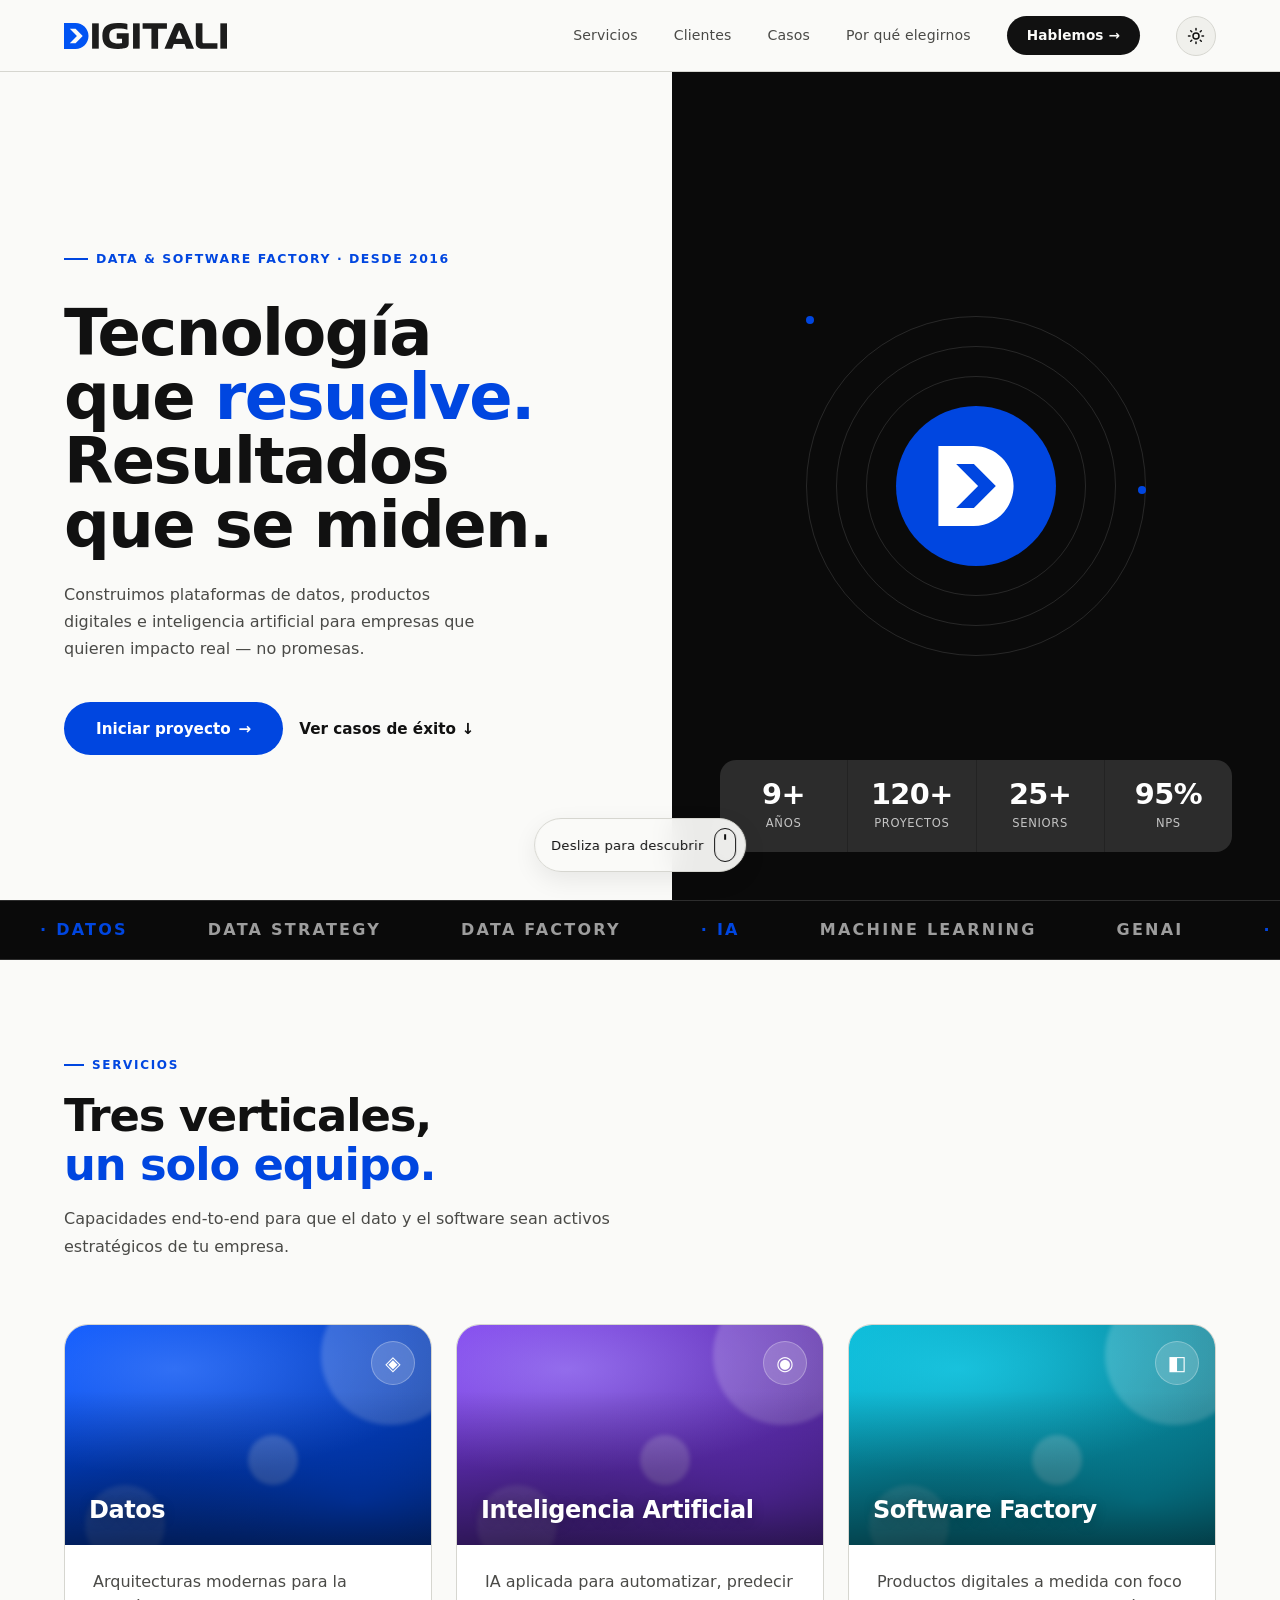
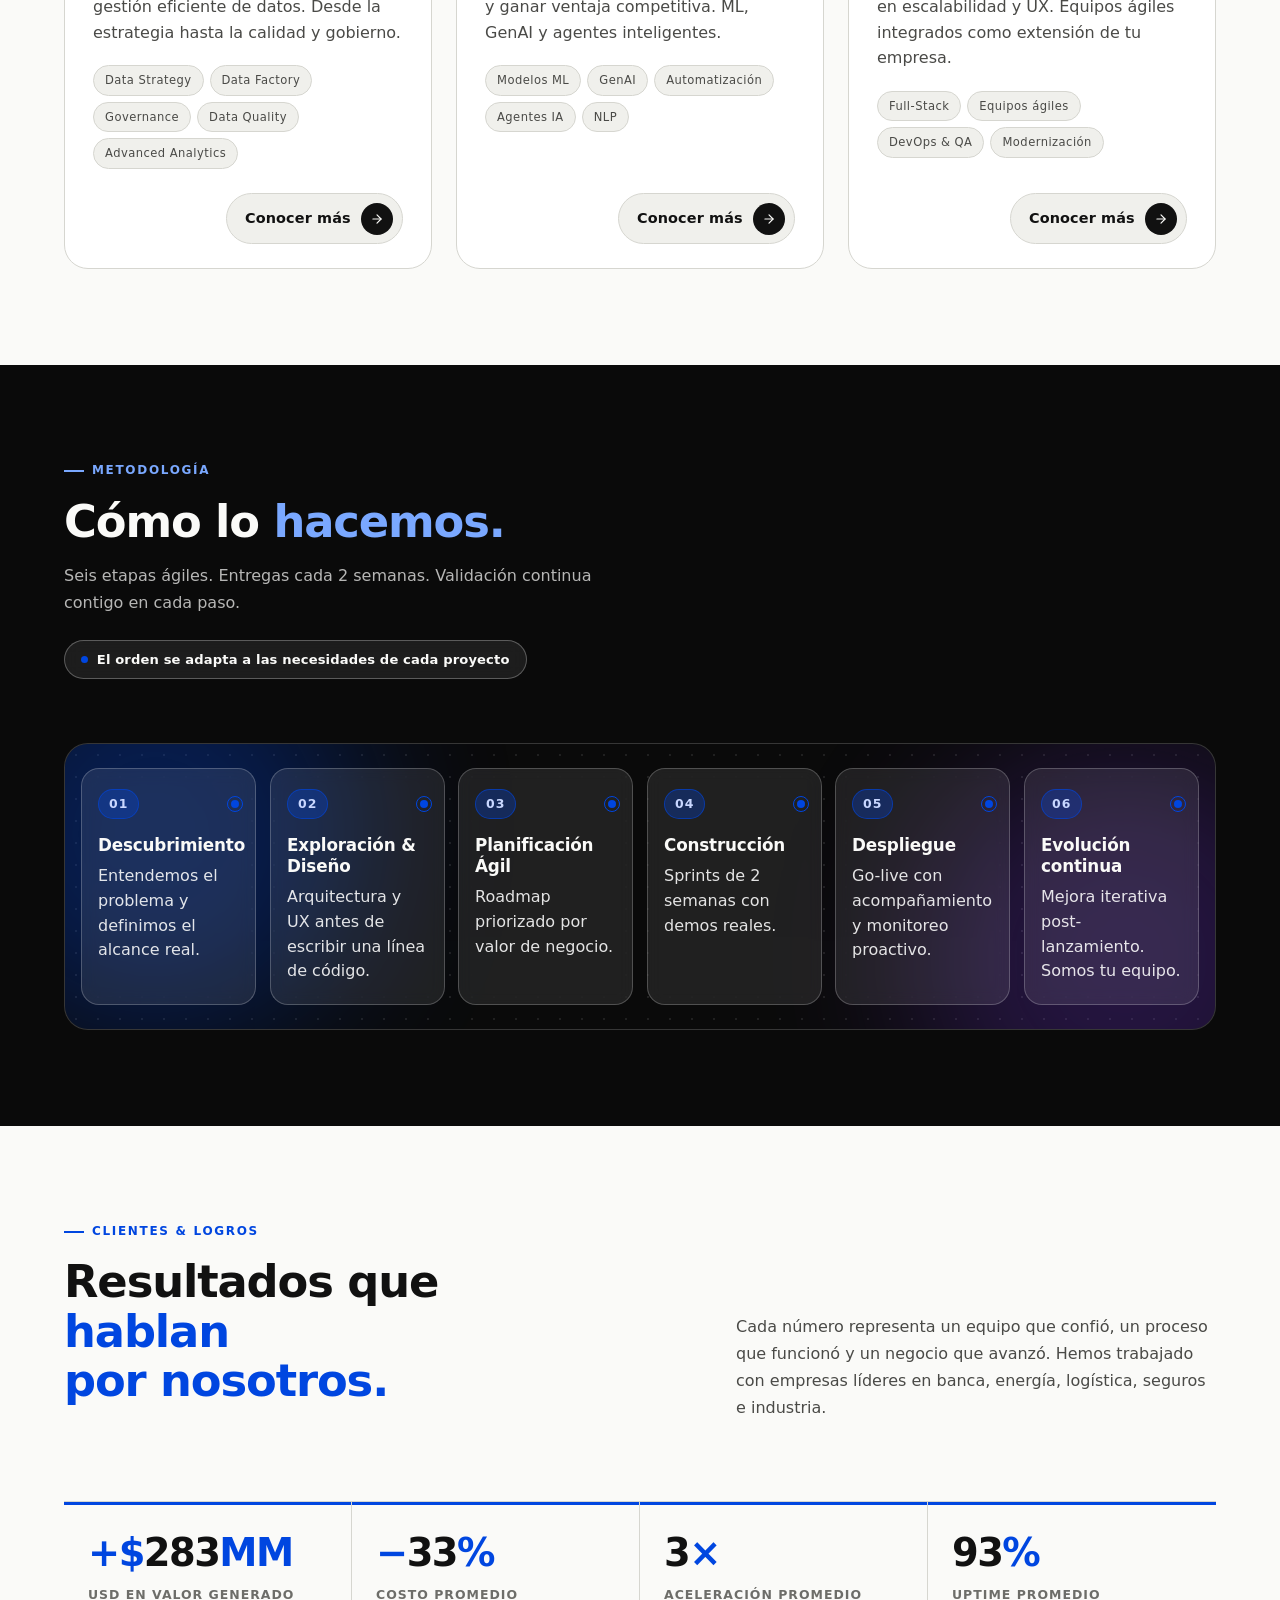
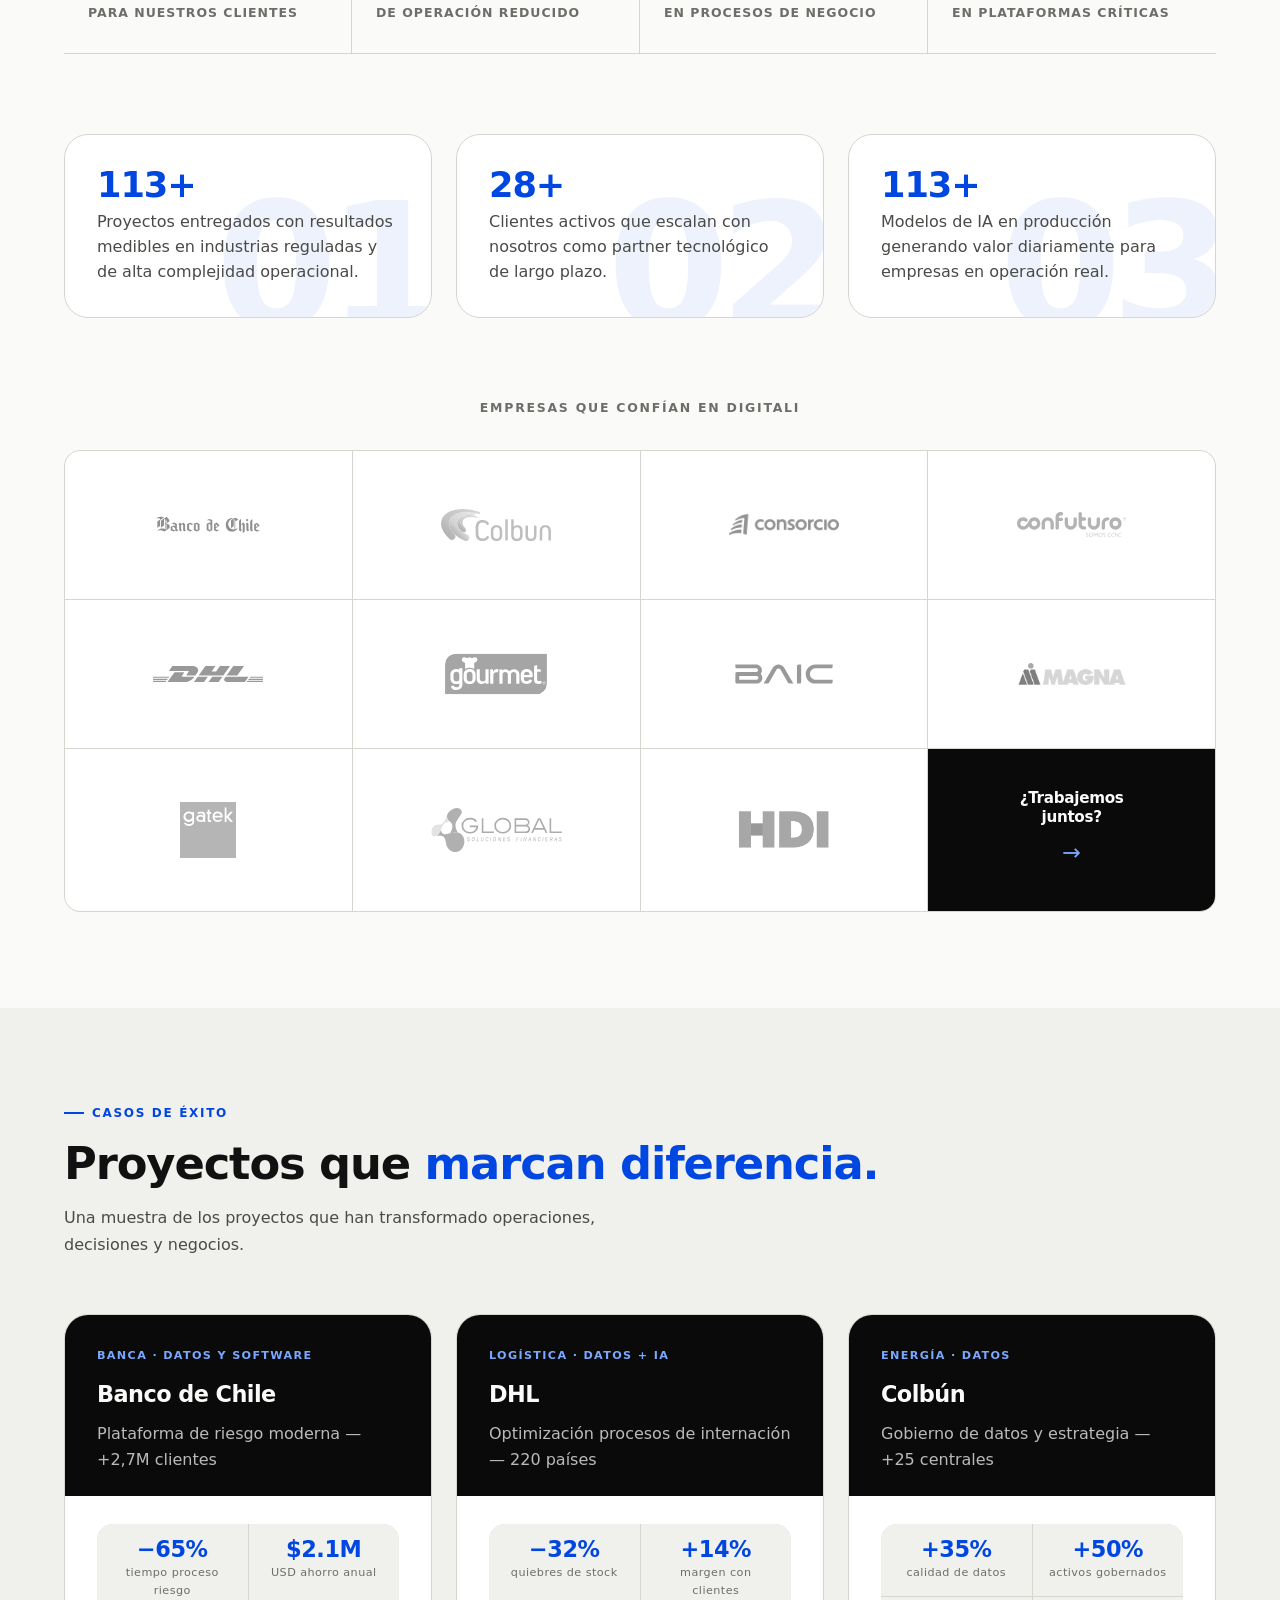
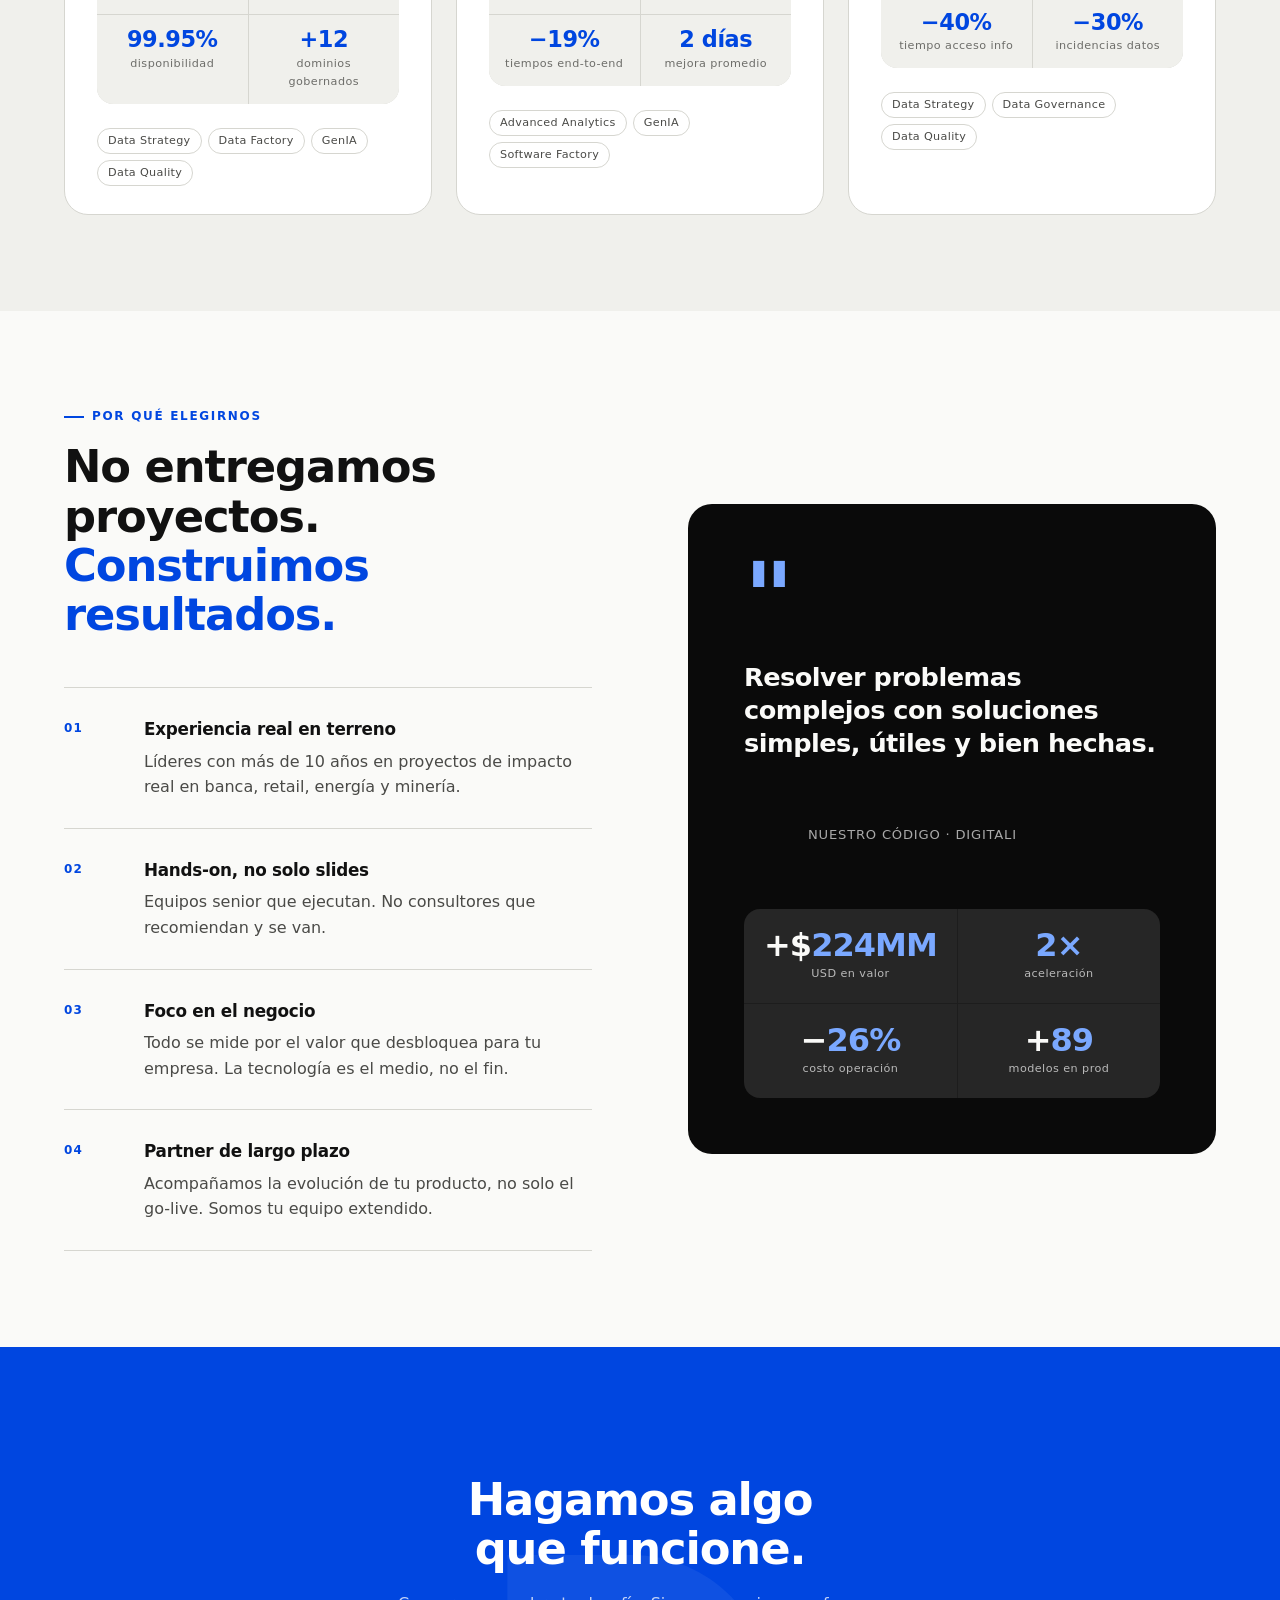
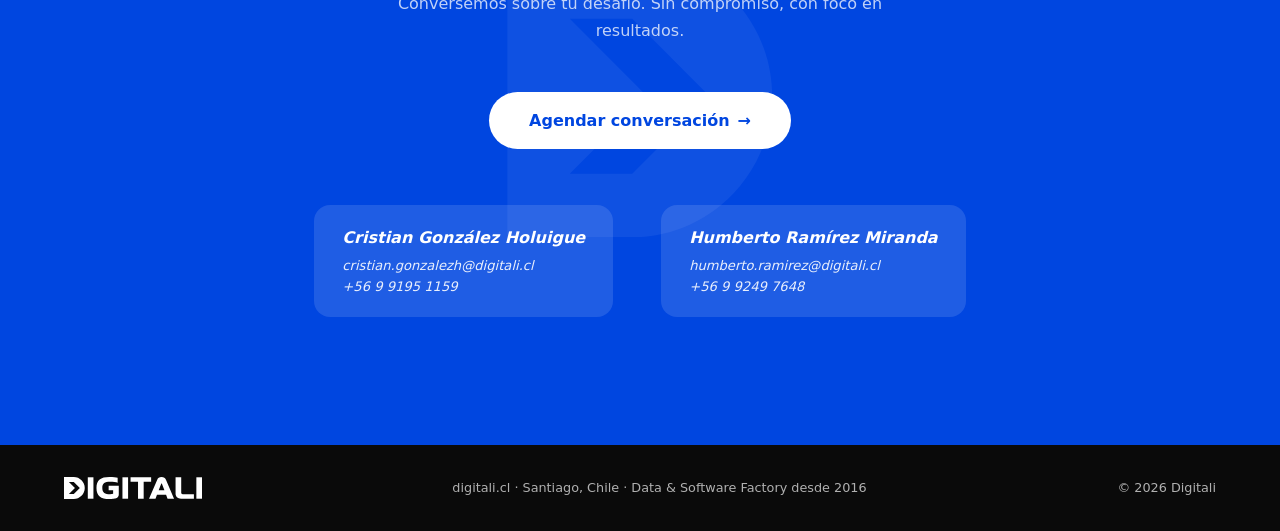
==== index.html @ 6b5ca272 "cambios generales del sitio" ====
<!DOCTYPE html>
<html lang="es" data-theme="light">

<head>
  <meta charset="UTF-8">
  <meta name="viewport" content="width=device-width, initial-scale=1.0">
  <title>Digitali · Data & Software Factory</title>
  <link rel="stylesheet" href="css/tokens.css">
  <link rel="stylesheet" href="css/style.css">
  <link rel="icon" type="image/svg+xml" href="assets/favicon.svg">
</head>

<body>

  <a href="#main" class="skip-link">Saltar al contenido principal</a>

  <!-- NAV -->
  <header>
    <nav aria-label="Navegación principal">
      <a href="#hero" class="nav-logo" aria-label="Digitali · Inicio">
        <img src="assets/digitali-logo.svg" alt="">
      </a>
      <div class="nav-links">
        <a href="#services">Servicios</a>
        <a href="#achievements">Clientes</a>
        <a href="#cases">Casos</a>
        <a href="#why">Por qué elegirnos</a>
        <a href="#cta" class="nav-cta">Hablemos<span aria-hidden="true"> →</span></a>
        <button class="theme-toggle" id="themeToggle" aria-label="Cambiar a modo oscuro" aria-pressed="false">
          <svg class="icon-sun" viewBox="0 0 24 24" fill="none" stroke="currentColor" stroke-width="2"
            stroke-linecap="round" stroke-linejoin="round" aria-hidden="true" focusable="false">
            <circle cx="12" cy="12" r="4" />
            <path
              d="M12 2v2M12 20v2M4.93 4.93l1.41 1.41M17.66 17.66l1.41 1.41M2 12h2M20 12h2M4.93 19.07l1.41-1.41M17.66 6.34l1.41-1.41" />
          </svg>
          <svg class="icon-moon" viewBox="0 0 24 24" fill="none" stroke="currentColor" stroke-width="2"
            stroke-linecap="round" stroke-linejoin="round" aria-hidden="true" focusable="false">
            <path d="M21 12.79A9 9 0 1 1 11.21 3 7 7 0 0 0 21 12.79z" />
          </svg>
        </button>
        <button class="hamburger" id="navToggle" aria-label="Abrir menú" aria-expanded="false"
          aria-controls="mobileMenu">
          <span aria-hidden="true"></span>
          <span aria-hidden="true"></span>
          <span aria-hidden="true"></span>
        </button>
      </div>
    </nav>
  </header>

  <div class="mobile-menu" id="mobileMenu" aria-hidden="true">
    <div class="mobile-menu-links">
      <a href="#services" tabindex="-1">Servicios</a>
      <a href="#achievements" tabindex="-1">Clientes</a>
      <a href="#cases" tabindex="-1">Casos</a>
      <a href="#why" tabindex="-1">Por qué elegirnos</a>
    </div>
    <div class="mobile-menu-footer">
      <a href="#cta" class="nav-cta" tabindex="-1">Hablemos<span aria-hidden="true"> →</span></a>
    </div>
  </div>

  <main id="main">

  <!-- SCROLL HINT -->
  <a href="#services" class="scroll-hint" id="scrollHint" aria-label="Bajar a la sección de servicios">
    <span class="scroll-hint-label">Desliza para descubrir</span>
    <span class="scroll-hint-mouse" aria-hidden="true">
      <span class="scroll-hint-wheel"></span>
    </span>
  </a>

  <!-- HERO -->
  <section id="hero" class="hero-banner" aria-labelledby="hero-title">
    <div class="hero-left">
      <div class="hero-eyebrow">Data &amp; Software Factory · Desde 2016</div>
      <h1 id="hero-title" class="hero-title">
        Tecnología<br>que <em>resuelve.</em><br>Resultados<br>que se miden.
      </h1>
      <p class="hero-subtitle">
        Construimos plataformas de datos, productos digitales e inteligencia artificial para empresas que quieren
        impacto real — no promesas.
      </p>
      <div class="hero-actions">
        <a href="#cta" class="btn-primary">Iniciar proyecto<span aria-hidden="true"> →</span></a>
        <a href="#cases" class="btn-ghost">Ver casos de éxito<span aria-hidden="true"> ↓</span></a>
      </div>
    </div>
    <div class="hero-right" aria-hidden="true">
      <div class="hero-right-inner">
        <div class="hero-graphic">
          <div class="hero-ring"></div>
          <div class="hero-ring"></div>
          <div class="hero-ring"></div>
          <div class="hero-center">
            <div class="hero-d">
              <svg viewBox="0 0 22.56 24" width="1em" height="1em" fill="currentColor">
                <path
                  d="M19.045 3.51584C16.8783 1.34358 13.8817 0 10.5733 0H0V24H10.5733C17.19 24 22.5558 18.6265 22.5558 12.0004C22.5558 8.68737 21.2142 5.68893 19.045 3.51667V3.51584ZM10.6442 18.589H5.32833L11.9083 11.9996L5.32833 5.4102H10.6442L17.2242 11.9996L10.6442 18.589Z" />
              </svg>
            </div>
          </div>
          <div class="hero-dot"></div>
          <div class="hero-dot"></div>
        </div>
        <div class="hero-stats">
          <div class="stat-cell">
            <div class="stat-num"><span data-count="9" data-suffix="+">0</span></div>
            <div class="stat-lbl">Años</div>
          </div>
          <div class="stat-cell">
            <div class="stat-num"><span data-count="120" data-suffix="+">0</span></div>
            <div class="stat-lbl">Proyectos</div>
          </div>
          <div class="stat-cell">
            <div class="stat-num"><span data-count="25" data-suffix="+">0</span></div>
            <div class="stat-lbl">Seniors</div>
          </div>
          <div class="stat-cell">
            <div class="stat-num"><span data-count="95" data-suffix="%">0</span></div>
            <div class="stat-lbl">NPS</div>
          </div>
        </div>
      </div>
    </div>
  </section>

  <!-- MARQUEE -->
  <div class="marquee-wrap" aria-hidden="true">
    <div class="marquee-track">
      <span class="marquee-item accent">· Datos</span>
      <span class="marquee-item">Data Strategy</span>
      <span class="marquee-item">Data Factory</span>
      <span class="marquee-item accent">· IA</span>
      <span class="marquee-item">Machine Learning</span>
      <span class="marquee-item">GenAI</span>
      <span class="marquee-item accent">· Software</span>
      <span class="marquee-item">Full-Stack</span>
      <span class="marquee-item">DevOps</span>
      <span class="marquee-item">Agile</span>
      <span class="marquee-item accent">· Cloud</span>
      <span class="marquee-item">Databricks</span>
      <span class="marquee-item">Snowflake</span>
      <span class="marquee-item">AWS</span>
      <span class="marquee-item">Azure</span>
      <span class="marquee-item">GCP</span>
      <span class="marquee-item accent">· Datos</span>
      <span class="marquee-item">Data Strategy</span>
      <span class="marquee-item">Data Factory</span>
      <span class="marquee-item accent">· IA</span>
      <span class="marquee-item">Machine Learning</span>
      <span class="marquee-item">GenAI</span>
      <span class="marquee-item accent">· Software</span>
      <span class="marquee-item">Full-Stack</span>
      <span class="marquee-item">DevOps</span>
      <span class="marquee-item">Agile</span>
      <span class="marquee-item accent">· Cloud</span>
      <span class="marquee-item">Databricks</span>
      <span class="marquee-item">Snowflake</span>
      <span class="marquee-item">AWS</span>
      <span class="marquee-item">Azure</span>
      <span class="marquee-item">GCP</span>
    </div>
  </div>

  <!-- SERVICES -->
  <section id="services" aria-labelledby="services-title">
    <div class="services-header reveal">
      <div class="section-eyebrow">Servicios</div>
      <h2 id="services-title" class="section-title">Tres verticales,<br><em>un solo equipo.</em></h2>
      <p class="section-sub">Capacidades end-to-end para que el dato y el software sean activos estratégicos de tu
        empresa.</p>
    </div>
    <div class="services-grid">
      <article class="service-card reveal reveal-delay-1" data-service="data">
        <div class="service-media">
          <span class="service-media-orb"></span>
          <span class="service-media-orb"></span>
          <span class="service-media-orb"></span>
          <div class="service-media-icon" aria-hidden="true">◈</div>
          <div class="service-media-overlay">
            <h3 class="service-name">Datos</h3>
          </div>
        </div>
        <div class="service-body">
          <p class="service-desc">Arquitecturas modernas para la gestión eficiente de datos. Desde la estrategia hasta la
            calidad y gobierno.</p>
          <div class="service-tags">
            <span class="tag">Data Strategy</span>
            <span class="tag">Data Factory</span>
            <span class="tag">Governance</span>
            <span class="tag">Data Quality</span>
            <span class="tag">Advanced Analytics</span>
          </div>
          <a href="#cta" class="service-cta">
            <span class="service-cta-label">Conocer más</span>
            <span class="service-cta-icon" aria-hidden="true">
              <svg viewBox="0 0 24 24" fill="none" stroke="currentColor" stroke-width="2"
                stroke-linecap="round" stroke-linejoin="round">
                <line x1="5" y1="12" x2="19" y2="12" />
                <polyline points="12 5 19 12 12 19" />
              </svg>
            </span>
          </a>
        </div>
      </article>
      <article class="service-card reveal reveal-delay-2" data-service="ai">
        <div class="service-media">
          <span class="service-media-orb"></span>
          <span class="service-media-orb"></span>
          <span class="service-media-orb"></span>
          <div class="service-media-icon" aria-hidden="true">◉</div>
          <div class="service-media-overlay">
            <h3 class="service-name">Inteligencia Artificial</h3>
          </div>
        </div>
        <div class="service-body">
          <p class="service-desc">IA aplicada para automatizar, predecir y ganar ventaja competitiva. ML, GenAI y agentes
            inteligentes.</p>
          <div class="service-tags">
            <span class="tag">Modelos ML</span>
            <span class="tag">GenAI</span>
            <span class="tag">Automatización</span>
            <span class="tag">Agentes IA</span>
            <span class="tag">NLP</span>
          </div>
          <a href="#cta" class="service-cta">
            <span class="service-cta-label">Conocer más</span>
            <span class="service-cta-icon" aria-hidden="true">
              <svg viewBox="0 0 24 24" fill="none" stroke="currentColor" stroke-width="2"
                stroke-linecap="round" stroke-linejoin="round">
                <line x1="5" y1="12" x2="19" y2="12" />
                <polyline points="12 5 19 12 12 19" />
              </svg>
            </span>
          </a>
        </div>
      </article>
      <article class="service-card reveal reveal-delay-3" data-service="software">
        <div class="service-media">
          <span class="service-media-orb"></span>
          <span class="service-media-orb"></span>
          <span class="service-media-orb"></span>
          <div class="service-media-icon" aria-hidden="true">◧</div>
          <div class="service-media-overlay">
            <h3 class="service-name">Software Factory</h3>
          </div>
        </div>
        <div class="service-body">
          <p class="service-desc">Productos digitales a medida con foco en escalabilidad y UX. Equipos ágiles integrados
            como extensión de tu empresa.</p>
          <div class="service-tags">
            <span class="tag">Full-Stack</span>
            <span class="tag">Equipos ágiles</span>
            <span class="tag">DevOps & QA</span>
            <span class="tag">Modernización</span>
          </div>
          <a href="#cta" class="service-cta">
            <span class="service-cta-label">Conocer más</span>
            <span class="service-cta-icon" aria-hidden="true">
              <svg viewBox="0 0 24 24" fill="none" stroke="currentColor" stroke-width="2"
                stroke-linecap="round" stroke-linejoin="round">
                <line x1="5" y1="12" x2="19" y2="12" />
                <polyline points="12 5 19 12 12 19" />
              </svg>
            </span>
          </a>
        </div>
      </article>
    </div>
  </section>

  <!-- HOW -->
  <section id="how" aria-labelledby="how-title">
    <div class="how-header reveal">
      <div class="section-eyebrow">Metodología</div>
      <h2 id="how-title" class="section-title">Cómo lo <em>hacemos.</em></h2>
      <p class="section-sub">Seis etapas ágiles. Entregas cada 2 semanas. Validación continua contigo en cada paso.</p>
      <div class="how-tag">
        <span class="how-tag-dot" aria-hidden="true"></span>
        El orden se adapta a las necesidades de cada proyecto
      </div>
    </div>
    <div class="steps-flow reveal" id="stepsFlow" aria-label="Etapas del proyecto, orden adaptable">
      <span class="steps-flow-glow steps-flow-glow-1" aria-hidden="true"></span>
      <span class="steps-flow-glow steps-flow-glow-2" aria-hidden="true"></span>
      <article class="step-chip">
        <div class="step-chip-inner">
          <div class="step-chip-head">
            <span class="step-chip-num" aria-hidden="true">01</span>
            <span class="step-chip-pulse" aria-hidden="true"></span>
          </div>
          <h3 class="step-chip-name">Descubrimiento</h3>
          <p class="step-chip-desc">Entendemos el problema y definimos el alcance real.</p>
        </div>
      </article>
      <article class="step-chip">
        <div class="step-chip-inner">
          <div class="step-chip-head">
            <span class="step-chip-num" aria-hidden="true">02</span>
            <span class="step-chip-pulse" aria-hidden="true"></span>
          </div>
          <h3 class="step-chip-name">Exploración &amp; Diseño</h3>
          <p class="step-chip-desc">Arquitectura y UX antes de escribir una línea de código.</p>
        </div>
      </article>
      <article class="step-chip">
        <div class="step-chip-inner">
          <div class="step-chip-head">
            <span class="step-chip-num" aria-hidden="true">03</span>
            <span class="step-chip-pulse" aria-hidden="true"></span>
          </div>
          <h3 class="step-chip-name">Planificación Ágil</h3>
          <p class="step-chip-desc">Roadmap priorizado por valor de negocio.</p>
        </div>
      </article>
      <article class="step-chip">
        <div class="step-chip-inner">
          <div class="step-chip-head">
            <span class="step-chip-num" aria-hidden="true">04</span>
            <span class="step-chip-pulse" aria-hidden="true"></span>
          </div>
          <h3 class="step-chip-name">Construcción</h3>
          <p class="step-chip-desc">Sprints de 2 semanas con demos reales.</p>
        </div>
      </article>
      <article class="step-chip">
        <div class="step-chip-inner">
          <div class="step-chip-head">
            <span class="step-chip-num" aria-hidden="true">05</span>
            <span class="step-chip-pulse" aria-hidden="true"></span>
          </div>
          <h3 class="step-chip-name">Despliegue</h3>
          <p class="step-chip-desc">Go-live con acompañamiento y monitoreo proactivo.</p>
        </div>
      </article>
      <article class="step-chip">
        <div class="step-chip-inner">
          <div class="step-chip-head">
            <span class="step-chip-num" aria-hidden="true">06</span>
            <span class="step-chip-pulse" aria-hidden="true"></span>
          </div>
          <h3 class="step-chip-name">Evolución continua</h3>
          <p class="step-chip-desc">Mejora iterativa post-lanzamiento. Somos tu equipo.</p>
        </div>
      </article>
    </div>
  </section>

  <!-- ACHIEVEMENTS / CLIENTES Y LOGROS -->
  <section id="achievements" aria-labelledby="achievements-title">
    <div class="achievements-header">
      <div class="reveal">
        <div class="section-eyebrow">Clientes &amp; Logros</div>
        <h2 id="achievements-title" class="section-title">Resultados que <em>hablan<br>por nosotros.</em></h2>
      </div>
      <div class="achievements-header-right reveal reveal-delay-1">
        Cada número representa un equipo que confió, un proceso que funcionó y un negocio que avanzó. Hemos trabajado
        con empresas líderes en banca, energía, logística, seguros e industria.
      </div>
    </div>

    <!-- Números grandes animados -->
    <div class="achievements-numbers">
      <div class="achievement-cell" data-animate>
        <div class="achievement-number">
          <span class="prefix">+$</span><span class="num" data-count="300">0</span><span class="suffix">MM</span>
        </div>
        <div class="achievement-label">USD en valor generado<br>para nuestros clientes</div>
      </div>
      <div class="achievement-cell" data-animate>
        <div class="achievement-number">
          <span class="prefix">−</span><span class="num" data-count="35">0</span><span class="suffix">%</span>
        </div>
        <div class="achievement-label">Costo promedio<br>de operación reducido</div>
      </div>
      <div class="achievement-cell" data-animate>
        <div class="achievement-number">
          <span class="num" data-count="4">0</span><span class="suffix">×</span>
        </div>
        <div class="achievement-label">Aceleración promedio<br>en procesos de negocio</div>
      </div>
      <div class="achievement-cell" data-animate>
        <div class="achievement-number">
          <span class="num" data-count="99" data-decimal="9">0</span><span class="suffix">%</span>
        </div>
        <div class="achievement-label">Uptime promedio<br>en plataformas críticas</div>
      </div>
    </div>

    <!-- Highlights cards -->
    <div class="highlights-grid">
      <div class="highlight-card reveal">
        <div class="highlight-icon">01</div>
        <div class="highlight-value"><span data-count="120" data-suffix="+">0</span></div>
        <p class="highlight-text">Proyectos entregados con resultados medibles en industrias reguladas y de alta
          complejidad operacional.</p>
      </div>
      <div class="highlight-card reveal reveal-delay-1">
        <div class="highlight-icon">02</div>
        <div class="highlight-value"><span data-count="30" data-suffix="+">0</span></div>
        <p class="highlight-text">Clientes activos que escalan con nosotros como partner tecnológico de largo plazo.</p>
      </div>
      <div class="highlight-card reveal reveal-delay-2">
        <div class="highlight-icon">03</div>
        <div class="highlight-value"><span data-count="120" data-suffix="+">0</span></div>
        <p class="highlight-text">Modelos de IA en producción generando valor diariamente para empresas en operación
          real.</p>
      </div>
    </div>

    <!-- Clients wall -->
    <div class="clients-band-title">Empresas que confían en Digitali</div>
    <div class="clients-wall">
      <div class="client-tile">
        <span class="client-tile-bg" style="background-image: url('assets/clients-logo/bancodechile-bg.webp')"></span>
        <img src="assets/clients-logo/bancodechile-logo.svg" alt="Banco de Chile">
      </div>
      <div class="client-tile">
        <span class="client-tile-bg" style="background-image: url('assets/clients-logo/colbun-bg.jpg')"></span>
        <img src="assets/clients-logo/colbun-logo.svg" alt="Colbún">
      </div>
      <div class="client-tile">
        <span class="client-tile-bg" style="background-image: url('assets/clients-logo/consorcio-bg.webp')"></span>
        <img src="assets/clients-logo/consorcio-logo.webp" alt="Consorcio">
      </div>
      <div class="client-tile">
        <span class="client-tile-bg" style="background-image: url('assets/clients-logo/confuturo-bg.jpg')"></span>
        <img src="assets/clients-logo/confuturo-logo.svg" alt="Confuturo">
      </div>
      <div class="client-tile">
        <span class="client-tile-bg" style="background-image: url('assets/clients-logo/dhl-bg.png')"></span>
        <img src="assets/clients-logo/dhl-logo.svg" alt="DHL">
      </div>
      <div class="client-tile client-tile--gourmet">
        <span class="client-tile-bg" style="background-image: url('assets/clients-logo/gourmet-bg.jpg')"></span>
        <span class="logo-swap">
          <img class="logo-default" src="assets/clients-logo/gourmet-logo.svg" alt="Gourmet">
          <img class="logo-hover" src="assets/clients-logo/gourmet-logo-negativo.svg" alt="Gourmet">
        </span>
      </div>
      <div class="client-tile">
        <span class="client-tile-bg" style="background-image: url('assets/clients-logo/baic-bg.jpg')"></span>
        <img src="assets/clients-logo/baic-logo.svg" alt="BAIC Latam">
      </div>
      <div class="client-tile">
        <span class="client-tile-bg" style="background-image: url('assets/clients-logo/magna-bg.jpeg')"></span>
        <img src="assets/clients-logo/magna-logo.png" alt="Magna">
      </div>
      <div class="client-tile client-tile--gatek">
        <span class="client-tile-bg" style="background-image: url('assets/clients-logo/gatek-bg.jpg')"></span>
        <svg class="gatek-logo gatek-logo--default" viewBox="0 0 146.625 146.625" role="img" aria-label="Gatek" xmlns="http://www.w3.org/2000/svg">
          <rect class="gatek-square" width="146.625" height="146.625"/>
          <g class="gatek-letters">
            <path d="M81.603,30.584v-4.327h-4.327v-6.19h-4.648v6.19h-3.04v4.327h3.04c0,0,0,10.879,0,13.652 c0,2.773-0.379,8.081,4.312,8.081c2.192,0,4.619,0,4.619,0l-0.013-4.631c0,0-1.463,0-2.193,0c-2.397,0-2.076-2.515-2.076-3.45 V30.584H81.603z"/>
            <polygon points="138.932,52.306 126.973,38.536 138.494,25.831 132.092,25.831 121.713,37.168 121.713,14.429 117.064,14.429 117.064,52.277 121.713,52.277 121.713,40.061 132.529,52.306"/>
            <path d="M36.873,25.907h-4.648v2.155c-2.453-2.139-5.662-3.445-9.187-3.445c-7.69,0-13.923,6.171-13.923,13.784 c0,7.614,6.233,13.785,13.923,13.785c3.525,0,6.734-1.307,9.187-3.445c0,0,0,0.583,0,3.477c0,2.894-2.5,5.664-9.209,5.664 c-6.709,0-9.034-4.523-9.034-4.523l-3.566,2.543c0,0,3.72,6.885,12.6,6.885c8.88,0,13.857-4.78,13.857-10.568V25.907z M23.283,46.81c-4.938,0-8.94-3.829-8.94-8.553c0-4.724,4.002-8.553,8.94-8.553s8.94,3.829,8.94,8.553 C32.223,42.98,28.22,46.81,23.283,46.81z"/>
            <path d="M54.325,25.538c-5.349,0-8.506,1.904-9.164,2.562l1.652,3.274c0,0,1.988-2.105,7.47-2.105 c5.745,0,7.06,2.825,7.06,4.707v2.336c-2.023-1.699-4.824-2.752-7.922-2.752c-6.167,0-10.891,3.062-10.891,9.187 c0,6.125,4.724,9.449,10.891,9.449c3.098,0,5.899-1.053,7.922-2.752v2.775h4.648V33.976C65.991,31.344,65.815,25.538,54.325,25.538 z M54.173,47.658c-3.669,0-6.644-2.14-6.644-4.78c0-2.64,2.974-4.78,6.644-4.78s6.644,2.14,6.644,4.78 C60.816,45.518,57.842,47.658,54.173,47.658z"/>
            <path d="M111.598,40.466c0.11-3.385,0.101-6.276-0.848-8.365c-2.31-5.086-6.303-7.241-12.191-7.241 c-6.908,0-13.185,4.767-13.185,13.238c0,8.069,4.429,14.208,13.587,14.208c4.887,0,9.221-2.119,11.467-5.584l-3.215-2.353 c-2.544,2.792-4.727,3.645-8.148,3.645c-5.227,0-8.848-3.416-8.848-7.292l0.035-0.113C90.252,40.609,111.598,40.521,111.598,40.466 z M98.441,29.152c4.263,0,8.216,3.049,8.216,6.924c-0.058,0-16.284-0.007-16.284,0C90.373,32.201,94.18,29.152,98.441,29.152z"/>
          </g>
        </svg>
        <svg class="gatek-logo gatek-logo--hover" viewBox="0 0 147 147" fill="none" aria-hidden="true" xmlns="http://www.w3.org/2000/svg">
          <path class="gatek-cutout" fill-rule="evenodd" clip-rule="evenodd" d="M146.625 146.625H0V0H146.625V146.625ZM23.0381 24.6172C15.3482 24.6173 9.11523 30.7884 9.11523 38.4014C9.11533 46.0152 15.3482 52.1864 23.0381 52.1865C26.5631 52.1865 29.7726 50.8792 32.2256 48.7412V52.2178C32.2256 55.1117 29.7253 57.8817 23.0166 57.8818C16.3349 57.8818 14.0013 53.3959 13.9824 53.3594L10.416 55.9023C10.4249 55.9187 14.1472 62.7871 23.0166 62.7871C31.8964 62.787 36.873 58.0067 36.873 52.2188V25.9072H32.2256V28.0625C29.7726 25.9235 26.5631 24.6172 23.0381 24.6172ZM72.6279 26.2568H69.5879V30.584H72.6279V44.2363C72.6279 47.0094 72.2492 52.317 76.9395 52.3174H81.5586L81.5459 47.6855C81.5459 47.6855 80.0825 47.6855 79.3525 47.6855C76.9563 47.6853 77.2772 45.1716 77.2773 44.2363V30.584H81.6025V26.2568H77.2764V20.0674H72.6279V26.2568ZM117.064 52.2773H121.714V40.0615L132.529 52.3066H138.933L126.974 38.5361L138.494 25.8311H132.093L121.714 37.168V14.4297H117.064V52.2773ZM98.5576 24.8604C91.6498 24.8605 85.3731 29.627 85.373 38.0977C85.373 46.1666 89.802 52.3056 98.96 52.3057C103.847 52.3057 108.181 50.1867 110.427 46.7217L107.212 44.3691C104.668 47.1609 102.485 48.0136 99.0645 48.0137C93.8375 48.0137 90.2158 44.5977 90.2158 40.7217L90.251 40.6084C90.251 40.6084 111.54 40.5208 111.597 40.4658C111.707 37.0808 111.698 34.1896 110.749 32.1006C108.439 27.0148 104.446 24.8604 98.5576 24.8604ZM54.3242 25.5381C48.9757 25.5381 45.8185 27.4415 45.1602 28.0996L46.8125 31.374C46.8308 31.3548 48.8256 29.2695 54.2822 29.2695C60.0272 29.2695 61.3428 32.0946 61.3428 33.9766V36.3125C59.3198 34.6135 56.5179 33.5605 53.4199 33.5605C47.2531 33.5607 42.5293 36.6222 42.5293 42.7471C42.5293 48.8719 47.2531 52.1962 53.4199 52.1963C56.5179 52.1963 59.3198 51.1433 61.3428 49.4443V52.2188H65.9902V33.9766C65.9902 31.3446 65.8142 25.5381 54.3242 25.5381ZM54.1719 38.0977C57.8418 38.0977 60.8163 40.238 60.8164 42.8779C60.8154 45.5179 57.8409 47.6582 54.1719 47.6582C50.5031 47.658 47.5283 45.5178 47.5283 42.8779C47.5284 40.2381 50.5021 38.0978 54.1719 38.0977ZM23.2832 29.7041C28.2211 29.7041 32.2234 33.533 32.2236 38.2568C32.2236 42.9798 28.2202 46.8105 23.2832 46.8105C18.3452 46.8105 14.3428 42.9808 14.3428 38.2568C14.343 33.533 18.3453 29.7041 23.2832 29.7041ZM98.4404 29.1523C102.703 29.1525 106.656 32.2013 106.656 36.0762C106.598 36.0762 90.3721 36.0692 90.3721 36.0762C90.3721 32.2012 94.1794 29.1523 98.4404 29.1523Z"/>
        </svg>
      </div>
      <div class="client-tile">
        <span class="client-tile-bg" style="background-image: url('assets/clients-logo/globalchile-bg.webp')"></span>
        <img src="assets/clients-logo/global-logo.svg" alt="Global" style="width: 170px">
      </div>
      <div class="client-tile">
        <span class="client-tile-bg" style="background-image: url('assets/clients-logo/hdi-bg.webp')"></span>
        <img src="assets/clients-logo/hdi-logo.png" alt="HDI" style="width: 90px">
      </div>
      <a href="#cta" class="client-tile client-tile--cta">
        <span class="client-tile-cta-text">¿Trabajemos<br>juntos?</span>
        <span class="client-tile-cta-arrow">→</span>
      </a>
    </div>
  </section>

  <!-- CASES -->
  <section id="cases" aria-labelledby="cases-title">
    <div class="reveal">
      <div class="section-eyebrow">Casos de éxito</div>
      <h2 id="cases-title" class="section-title">Proyectos que <em>marcan diferencia.</em></h2>
      <p class="section-sub">Una muestra de los proyectos que han transformado operaciones, decisiones y negocios.</p>
    </div>
    <div class="cases-grid">
      <div class="case-card reveal reveal-delay-1">
        <div class="case-header">
          <div class="case-industry">Banca · Datos y Software</div>
          <div class="case-client">Banco de Chile</div>
          <div class="case-project">Plataforma de riesgo moderna — +2,7M clientes</div>
        </div>
        <div class="case-body">
          <div class="case-metrics">
            <div class="metric">
              <div class="metric-val">−65%</div>
              <div class="metric-lbl">tiempo proceso riesgo</div>
            </div>
            <div class="metric">
              <div class="metric-val">$2.1M</div>
              <div class="metric-lbl">USD ahorro anual</div>
            </div>
            <div class="metric">
              <div class="metric-val">99.95%</div>
              <div class="metric-lbl">disponibilidad</div>
            </div>
            <div class="metric">
              <div class="metric-val">+12</div>
              <div class="metric-lbl">dominios gobernados</div>
            </div>
          </div>
          <div class="case-caps">
            <span class="cap-tag">Data Strategy</span>
            <span class="cap-tag">Data Factory</span>
            <span class="cap-tag">GenIA</span>
            <span class="cap-tag">Data Quality</span>
          </div>
        </div>
      </div>
      <div class="case-card reveal reveal-delay-2">
        <div class="case-header">
          <div class="case-industry">Logística · Datos + IA</div>
          <div class="case-client">DHL</div>
          <div class="case-project">Optimización procesos de internación — 220 países</div>
        </div>
        <div class="case-body">
          <div class="case-metrics">
            <div class="metric">
              <div class="metric-val">−32%</div>
              <div class="metric-lbl">quiebres de stock</div>
            </div>
            <div class="metric">
              <div class="metric-val">+14%</div>
              <div class="metric-lbl">margen con clientes</div>
            </div>
            <div class="metric">
              <div class="metric-val">−19%</div>
              <div class="metric-lbl">tiempos end-to-end</div>
            </div>
            <div class="metric">
              <div class="metric-val">2 días</div>
              <div class="metric-lbl">mejora promedio</div>
            </div>
          </div>
          <div class="case-caps">
            <span class="cap-tag">Advanced Analytics</span>
            <span class="cap-tag">GenIA</span>
            <span class="cap-tag">Software Factory</span>
          </div>
        </div>
      </div>
      <div class="case-card reveal reveal-delay-3">
        <div class="case-header">
          <div class="case-industry">Energía · Datos</div>
          <div class="case-client">Colbún</div>
          <div class="case-project">Gobierno de datos y estrategia — +25 centrales</div>
        </div>
        <div class="case-body">
          <div class="case-metrics">
            <div class="metric">
              <div class="metric-val">+35%</div>
              <div class="metric-lbl">calidad de datos</div>
            </div>
            <div class="metric">
              <div class="metric-val">+50%</div>
              <div class="metric-lbl">activos gobernados</div>
            </div>
            <div class="metric">
              <div class="metric-val">−40%</div>
              <div class="metric-lbl">tiempo acceso info</div>
            </div>
            <div class="metric">
              <div class="metric-val">−30%</div>
              <div class="metric-lbl">incidencias datos</div>
            </div>
          </div>
          <div class="case-caps">
            <span class="cap-tag">Data Strategy</span>
            <span class="cap-tag">Data Governance</span>
            <span class="cap-tag">Data Quality</span>
          </div>
        </div>
      </div>
    </div>
  </section>

  <!-- WHY -->
  <section id="why" aria-labelledby="why-title">
    <div class="why-left">
      <div class="section-eyebrow reveal">Por qué elegirnos</div>
      <h2 id="why-title" class="section-title reveal">No entregamos<br>proyectos.<br><em>Construimos<br>resultados.</em></h2>
      <div class="reasons-list">
        <div class="reason reveal">
          <div class="reason-num">01</div>
          <div>
            <div class="reason-title">Experiencia real en terreno</div>
            <p class="reason-desc">Líderes con más de 10 años en proyectos de impacto real en banca, retail, energía y
              minería.</p>
          </div>
        </div>
        <div class="reason reveal reveal-delay-1">
          <div class="reason-num">02</div>
          <div>
            <div class="reason-title">Hands-on, no solo slides</div>
            <p class="reason-desc">Equipos senior que ejecutan. No consultores que recomiendan y se van.</p>
          </div>
        </div>
        <div class="reason reveal reveal-delay-2">
          <div class="reason-num">03</div>
          <div>
            <div class="reason-title">Foco en el negocio</div>
            <p class="reason-desc">Todo se mide por el valor que desbloquea para tu empresa. La tecnología es el medio,
              no el fin.</p>
          </div>
        </div>
        <div class="reason reveal reveal-delay-3">
          <div class="reason-num">04</div>
          <div>
            <div class="reason-title">Partner de largo plazo</div>
            <p class="reason-desc">Acompañamos la evolución de tu producto, no solo el go-live. Somos tu equipo
              extendido.</p>
          </div>
        </div>
      </div>
    </div>
    <div class="why-right reveal">
      <blockquote class="why-quote">
        <div class="quote-mark" aria-hidden="true">"</div>
        <p class="quote-text">Resolver problemas complejos con soluciones simples, útiles y bien hechas.</p>
        <footer class="quote-source">Nuestro código · Digitali</footer>
      </blockquote>
      <div class="why-numbers">
        <div class="why-num-cell">
          <div class="why-num-val">+$<span data-count="300">0</span><span>MM</span></div>
          <div class="why-num-lbl">USD en valor</div>
        </div>
        <div class="why-num-cell">
          <div class="why-num-val"><span data-count="4">0</span><span>×</span></div>
          <div class="why-num-lbl">aceleración</div>
        </div>
        <div class="why-num-cell">
          <div class="why-num-val">−<span data-count="35">0</span><span>%</span></div>
          <div class="why-num-lbl">costo operación</div>
        </div>
        <div class="why-num-cell">
          <div class="why-num-val">+<span data-count="120">0</span></div>
          <div class="why-num-lbl">modelos en prod</div>
        </div>
      </div>
    </div>
  </section>

  <!-- CTA -->
  <section id="cta" aria-labelledby="cta-title">
    <h2 id="cta-title" class="section-title">Hagamos algo<br>que funcione.</h2>
    <p class="section-sub">Conversemos sobre tu desafío. Sin compromiso, con foco en resultados.</p>
    <a href="mailto:cristian.gonzalezh@digitali.cl" class="btn-white">Agendar conversación<span aria-hidden="true"> →</span></a>
    <div class="cta-contacts">
      <address class="contact-person">
        <div class="contact-name">Cristian González Holuigue</div>
        <div class="contact-info">
          <a href="mailto:cristian.gonzalezh@digitali.cl">cristian.gonzalezh@digitali.cl</a><br>
          <a href="tel:+56991951159">+56 9 9195 1159</a>
        </div>
      </address>
      <address class="contact-person">
        <div class="contact-name">Humberto Ramírez Miranda</div>
        <div class="contact-info">
          <a href="mailto:humberto.ramirez@digitali.cl">humberto.ramirez@digitali.cl</a><br>
          <a href="tel:+56992497648">+56 9 9249 7648</a>
        </div>
      </address>
    </div>
  </section>

  </main>

  <!-- FOOTER -->
  <footer>
    <div class="footer-logo"><img src="assets/digitali-logo.svg" alt="Digitali"></div>
    <div>digitali.cl · Santiago, Chile · Data &amp; Software Factory desde 2016</div>
    <div>© 2026 Digitali</div>
  </footer>

  <script src="js/script.js"></script>
</body>

</html>
---- css/tokens.css ----
/* ============================================
   DESIGN TOKENS
   Single source of truth for colors, typography,
   spacing, radii and shadows.
   ============================================ */

/* ── TYPOGRAPHY: Avenir Next con fallback de sistema ── */
@font-face {
  font-family: 'Avenir Next';
  src: local('Avenir Next'), local('AvenirNext-Regular');
  font-weight: 400;
  font-style: normal;
  font-display: swap;
}

@font-face {
  font-family: 'Avenir Next';
  src: local('Avenir Next Medium'), local('AvenirNext-Medium');
  font-weight: 500;
  font-style: normal;
  font-display: swap;
}

@font-face {
  font-family: 'Avenir Next';
  src: local('Avenir Next Demi Bold'), local('AvenirNext-DemiBold');
  font-weight: 600;
  font-style: normal;
  font-display: swap;
}

@font-face {
  font-family: 'Avenir Next';
  src: local('Avenir Next Bold'), local('AvenirNext-Bold');
  font-weight: 700;
  font-style: normal;
  font-display: swap;
}

@font-face {
  font-family: 'Avenir Next';
  src: local('Avenir Next Heavy'), local('AvenirNext-Heavy');
  font-weight: 800;
  font-style: normal;
  font-display: swap;
}

/* ── LIGHT THEME (default) — WCAG AA compliant ── */
:root,
[data-theme="light"] {
  /* Colors · surfaces */
  --bg-primary: #FAFAF8;
  --bg-secondary: #F0F0EC;
  --bg-tertiary: #FFFFFF;
  --bg-inverse: #0A0A0A;
  --bg-inverse-elevated: #1F1F1F;

  /* Colors · text */
  --text-primary: #111111;
  --text-secondary: #4A4A47;
  --text-tertiary: #6D6D69;
  --text-on-inverse: #FAFAF8;
  --text-on-inverse-strong: #FFFFFF;
  --text-on-inverse-faint: rgba(255, 255, 255, 0.75);
  --text-on-inverse-muted: rgba(255, 255, 255, 0.68);
  --text-on-inverse-subtle: rgba(255, 255, 255, 0.65);

  /* Colors · borders */
  --border: #D6D6D0;
  --border-on-inverse: rgba(255, 255, 255, 0.14);
  --border-on-inverse-strong: rgba(255, 255, 255, 0.12);
  --border-on-inverse-soft: rgba(255, 255, 255, 0.08);

  /* Colors · brand */
  --blue: #0046E0;
  --blue-dark: #0035AD;
  --blue-soft: #E6EDFF;
  --blue-on-dark: #7AA8FF;
  --accent-violet: #7C3AED;
  --accent-blue-light: #C9D7FF;

  /* Colors · neutral utilities */
  --white: #FFFFFF;
  --off-white: #FAFAF8;
  --surface-on-inverse: rgba(255, 255, 255, 0.04);
  --surface-on-inverse-hover: rgba(255, 255, 255, 0.06);

  /* Colors · contextual */
  --nav-bg: rgba(250, 250, 248, 0.94);

  /* Shadows */
  --card-shadow: 0 20px 60px rgba(0, 70, 224, 0.08);
  --card-shadow-hover: 0 30px 80px rgba(0, 0, 0, 0.12);

  /* Filters */
  --logo-filter: none;
  --logo-filter-on-dark: brightness(0) invert(1);
  --client-logo-filter: grayscale(1) opacity(0.5);
  --client-logo-filter-hover: grayscale(0) opacity(1);
  --client-logo-blend: multiply;
}

/* ── DARK THEME — WCAG AA compliant ── */
[data-theme="dark"] {
  /* Colors · surfaces */
  --bg-primary: #0D0D0D;
  --bg-secondary: #161616;
  --bg-tertiary: #1A1A1A;
  --bg-inverse: #222222;
  --bg-inverse-elevated: #2C2C2C;

  /* Colors · text */
  --text-primary: #F0F0EE;
  --text-secondary: #B8B8B4;
  --text-tertiary: #8A8A86;
  --text-on-inverse: #F0F0EE;
  --text-on-inverse-strong: #FFFFFF;
  --text-on-inverse-faint: rgba(255, 255, 255, 0.7);
  --text-on-inverse-muted: rgba(255, 255, 255, 0.68);
  --text-on-inverse-subtle: rgba(255, 255, 255, 0.65);

  /* Colors · borders */
  --border: rgba(255, 255, 255, 0.14);
  --border-on-inverse: rgba(255, 255, 255, 0.14);
  --border-on-inverse-strong: rgba(255, 255, 255, 0.12);
  --border-on-inverse-soft: rgba(255, 255, 255, 0.08);

  /* Colors · brand */
  --blue: #236cff;
  --blue-dark: #4070E0;
  --blue-soft: rgba(90, 144, 255, 0.16);
  --blue-on-dark: #7AA8FF;
  --accent-violet: #7C3AED;
  --accent-blue-light: #C9D7FF;

  /* Colors · neutral utilities */
  --white: #FFFFFF;
  --off-white: #FAFAF8;
  --surface-on-inverse: rgba(255, 255, 255, 0.04);
  --surface-on-inverse-hover: rgba(255, 255, 255, 0.06);

  /* Colors · contextual */
  --nav-bg: rgba(13, 13, 13, 0.94);

  /* Shadows */
  --card-shadow: 0 20px 60px rgba(90, 144, 255, 0.1);
  --card-shadow-hover: 0 30px 80px rgba(0, 0, 0, 0.5);

  /* Filters */
  --logo-filter: brightness(0) invert(1);
  --logo-filter-on-dark: brightness(0) invert(1);
  --client-logo-filter: brightness(0) invert(1) opacity(0.55);
  --client-logo-filter-hover: grayscale(0) opacity(1);
  --client-logo-blend: normal;
}

/* ── GLOBAL TOKENS (theme-agnostic) ── */
:root {
  /* Colors · service accents (brand-fixed across themes) */
  --service-data: #0050FF;
  --service-data-soft: #4A85FF;
  --service-ai: #7C3AED;
  --service-ai-soft: #A78BFA;
  --service-software: #06B6D4;
  --service-software-soft: #22D3EE;

  /* Typography · families */
  --font-display: 'Avenir Next', -apple-system, BlinkMacSystemFont, 'Segoe UI', system-ui, sans-serif;
  --font-body: 'Avenir Next', -apple-system, BlinkMacSystemFont, 'Segoe UI', system-ui, sans-serif;

  /* Typography · weights */
  --fw-regular: 400;
  --fw-medium: 500;
  --fw-semibold: 600;
  --fw-bold: 700;
  --fw-heavy: 800;
  --fw-black: 900;

  /* Typography · sizes (modular scale) */
  --fs-3xs: 0.7rem;     /* 11.2px */
  --fs-2xs: 0.72rem;    /* 11.5px */
  --fs-xs: 0.75rem;     /* 12px   */
  --fs-sm: 0.78rem;     /* 12.5px */
  --fs-base-sm: 0.82rem;/* 13.1px */
  --fs-base: 0.95rem;   /* 15.2px */
  --fs-md: 1rem;        /* 16px   */
  --fs-md-lg: 1.05rem;  /* 16.8px */
  --fs-lg: 1.4rem;      /* 22.4px */
  --fs-xl: 1.6rem;      /* 25.6px */
  --fs-2xl: 1.8rem;     /* 28.8px */
  --fs-3xl: 2rem;       /* 32px   */
  --fs-4xl: 2.2rem;     /* 35.2px */
  --fs-5xl: 2.4rem;     /* 38.4px */
  --fs-6xl: 2.8rem;     /* 44.8px */
  --fs-7xl: 4rem;       /* 64px   */
  --fs-8xl: 6rem;       /* 96px   */
  --fs-9xl: 11rem;      /* 176px  */
  --fs-body: 17px;

  /* Typography · fluid display sizes */
  --fs-hero: clamp(3rem, 5vw, 5.5rem);
  --fs-display: clamp(2rem, 3.5vw, 3.2rem);
  --fs-section: clamp(1.5rem, 3vw, 2.5rem);

  /* Typography · line heights */
  --lh-tight: 1;
  --lh-snug: 1.2;
  --lh-base: 1.3;
  --lh-relaxed: 1.6;

  /* Spacing · 8px grid (sub-grid 4px = --space-2xs only) */
  --space-2xs: 4px;   /* 0.5× sub-grid */
  --space-xs:  8px;   /* 1× */
  --space-sm:  16px;  /* 2× */
  --space-md:  16px;  /* 2× (alias) */
  --space-lg:  24px;  /* 3× */
  --space-xl:  32px;  /* 4× */
  --space-2xl: 40px;  /* 5× */
  --space-3xl: 48px;  /* 6× */
  --space-4xl: 56px;  /* 7× */
  --space-5xl: 64px;  /* 8× */
  --space-6xl: 96px;  /* 12× */

  /* Radii · 8px-aligned (4px sub-grid for fine detail) */
  --radius-xs:  4px;
  --radius-sm:  8px;
  --radius-md:  12px;  /* sub-grid */
  --radius-lg:  16px;
  --radius-xl:  16px;  /* alias of lg for legacy callsites */
  --radius-2xl: 24px;
  --radius-3xl: 24px;  /* alias of 2xl for legacy callsites */
  --radius-pill: 9999px;
  --radius-circle: 50%;

  /* Motion · durations */
  --dur-fast: 220ms;
  --dur-base: 320ms;
  --dur-slow: 480ms;
  --dur-xslow: 700ms;

  /* Motion · easings */
  --ease-smooth: cubic-bezier(0.22, 1, 0.36, 1);   /* out-expo, friendly */
  --ease-soft: cubic-bezier(0.16, 1, 0.3, 1);      /* gentler exit */
  --ease-in-out: cubic-bezier(0.65, 0, 0.35, 1);   /* balanced */
  --ease-spring: cubic-bezier(0.34, 1.4, 0.64, 1); /* tamed bounce */

  /* Layout */
  --nav-h: 72px;
  --container-max: 1400px;
  --container-gutter: 5vw;
  --container-pad: max(var(--container-gutter), calc((100% - var(--container-max)) / 2));
}
---- css/style.css ----
/* ============================================
   Design tokens (colors, typography, spacing,
   radii, shadows, font-faces) live in tokens.css
   ============================================ */

*,
*::before,
*::after {
  box-sizing: border-box;
  margin: 0;
  padding: 0;
}

html {
  scroll-behavior: smooth;
  scroll-padding-top: var(--nav-h);
}

body {
  font-family: var(--font-body);
  background: var(--bg-primary);
  color: var(--text-primary);
  font-size: 17px;
  line-height: 1.6;
  overflow-x: hidden;
  transition: background 0.4s var(--ease-smooth), color 0.4s var(--ease-smooth);
  -webkit-font-smoothing: antialiased;
  -moz-osx-font-smoothing: grayscale;
}

p {
  font-size: var(--fs-md);
}

/* ── NAV ── */
nav {
  position: fixed;
  top: 0;
  left: 0;
  right: 0;
  z-index: 100;
  height: var(--nav-h);
  display: flex;
  align-items: center;
  justify-content: space-between;
  padding: 0 var(--container-pad);
  background: var(--nav-bg);
  backdrop-filter: blur(12px);
  border-bottom: 1px solid var(--border);
  transition: background 0.4s var(--ease-smooth), border-color 0.4s var(--ease-smooth);
}

.nav-logo {
  display: flex;
  align-items: center;
  text-decoration: none;
  height: 26px;
}

.nav-logo img {
  height: 100%;
  width: auto;
  filter: var(--logo-filter);
  transition: filter 0.4s var(--ease-smooth);
}

.nav-links {
  display: flex;
  align-items: center;
  gap: 2.25rem;
}

.nav-links a {
  font-size: 0.88rem;
  font-weight: var(--fw-medium);
  color: var(--text-secondary);
  text-decoration: none;
  letter-spacing: 0.01em;
  transition: color 0.32s;
}

.nav-links a:hover {
  color: var(--blue);
}

.nav-cta {
  background: var(--text-primary);
  color: var(--bg-primary) !important;
  padding: 0.55rem 1.25rem;
  border-radius: var(--radius-pill);
  font-size: 0.85rem !important;
  font-weight: var(--fw-semibold) !important;
  transition: background 0.32s !important;
}

.nav-cta:hover {
  background: var(--blue) !important;
  color: var(--white) !important;
}

/* ── THEME TOGGLE ── */
.theme-toggle {
  width: 40px;
  height: 40px;
  border-radius: var(--radius-circle);
  background: var(--bg-secondary);
  border: 1px solid var(--border);
  display: flex;
  align-items: center;
  justify-content: center;
  cursor: pointer;
  transition: border-color 0.32s, transform 0.4s var(--ease-smooth);
  color: var(--text-primary);
  padding: 0;
  flex-shrink: 0;
}

.theme-toggle:hover {
  border-color: var(--blue);
  transform: rotate(20deg);
}

/* ── HAMBURGER MENU ── */
.hamburger {
  display: none;
  flex-direction: column;
  align-items: center;
  justify-content: center;
  gap: 6px;
  width: 40px;
  height: 40px;
  background: transparent;
  border: none;
  cursor: pointer;
  padding: 0;
  flex-shrink: 0;
  z-index: 101;
}

.hamburger:hover span {
  background-color: var(--white);
}

.hamburger span {
  width: 26px;
  height: 2px;
  background-color: var(--text-primary);
  transition: transform 0.36s var(--ease-smooth), opacity 0.36s var(--ease-smooth), background-color 0.36s var(--ease-smooth);
}

.hamburger.active span:nth-child(1) {
  transform: translateY(8px) rotate(45deg);
}

.hamburger.active span:nth-child(2) {
  opacity: 0;
  transform: scaleX(0);
}

.hamburger.active span:nth-child(3) {
  transform: translateY(-8px) rotate(-45deg);
}

/* ── MOBILE MENU OVERLAY ── */
.mobile-menu {
  position: fixed;
  top: var(--nav-h);
  left: 0;
  width: 100%;
  background: var(--nav-bg);
  backdrop-filter: blur(12px);
  z-index: 99;
  display: flex;
  flex-direction: column;
  padding: 2rem var(--container-pad);
  border-bottom: 1px solid var(--border);
  transform: translateY(-100%);
  opacity: 0;
  pointer-events: none;
  transition: transform 0.4s var(--ease-smooth), opacity 0.36s var(--ease-smooth);
}

.mobile-menu.active {
  transform: translateY(0);
  opacity: 1;
  pointer-events: all;
  box-shadow: 0 20px 40px rgba(0, 0, 0, 0.15);
}

.mobile-menu-links {
  display: flex;
  flex-direction: column;
  width: 100%;
}

.mobile-menu-links a {
  width: 100%;
  padding: 1rem 0;
  border-bottom: 1px solid var(--border);
  font-family: var(--font-display);
  font-size: var(--fs-md);
  font-weight: var(--fw-bold);
  text-decoration: none;
  color: var(--text-primary);
  transition: color 0.36s, padding-left 0.36s;
}

.mobile-menu-links a:last-child {
  border-bottom: none;
}

.mobile-menu-footer {
  padding-top: 1.5rem;
  border-top: 1px solid var(--border);
  display: flex;
  align-items: center;
  justify-content: space-between;
  width: 100%;
}

.mobile-menu-footer .nav-cta {
  flex-grow: 1;
  text-align: center;
  padding: 0.8rem 1.25rem;
  width: auto;
  font-size: var(--fs-md)!important;
  text-decoration: none !important;
}

.mobile-menu-links a:hover {
  padding-left: 0.5rem;
  color: var(--blue);
}




.theme-toggle svg {
  width: 18px;
  height: 18px;
}

.theme-toggle .icon-moon {
  display: none;
}

.theme-toggle .icon-sun {
  display: block;
}

[data-theme="dark"] .theme-toggle .icon-moon {
  display: block;
}

[data-theme="dark"] .theme-toggle .icon-sun {
  display: none;
}

/* ── HERO ── */
#hero {
  --hero-container-max: 1800px;
  --hero-container-pad: max(var(--container-gutter), calc((100% - var(--hero-container-max)) / 2));
  height: 100vh;
  min-height: 100vh;
  padding: var(--nav-h) 0 0 var(--hero-container-pad);
  display: grid;
  grid-template-columns: minmax(0, min(50%, calc(var(--hero-container-max) / 2))) 1fr;
  align-items: stretch;
  overflow: visible;
}

.hero-banner {
  padding-bottom: 0rem;
}

.hero-left {
  padding: 8rem 4rem 6rem 0;
  display: flex;
  flex-direction: column;
  justify-content: center;
}

.hero-eyebrow {
  display: inline-flex;
  align-items: center;
  gap: 8px;
  font-size: var(--fs-sm);
  font-weight: var(--fw-semibold);
  letter-spacing: 0.12em;
  text-transform: uppercase;
  color: var(--blue);
  margin-bottom: 2rem;
}

.hero-eyebrow::before {
  content: '';
  display: block;
  width: 24px;
  height: 2px;
  background: var(--blue);
}

.hero-title {
  font-family: var(--font-display);
  font-size: clamp(3rem, 5vw, 5.5rem);
  font-weight: var(--fw-heavy);
  line-height: 1.0;
  letter-spacing: -0.025em;
  margin-bottom: 1.5rem;
  color: var(--text-primary);
}

.hero-title em {
  font-style: normal;
  color: var(--blue);
}

.hero-subtitle {
  color: var(--text-secondary);
  max-width: 420px;
  line-height: 1.7;
  margin-bottom: 2.5rem;
  font-weight: var(--fw-regular);
}

.hero-actions {
  display: flex;
  align-items: center;
  gap: 1rem;
  flex-wrap: wrap;
}

.btn-primary {
  background: var(--blue);
  color: var(--white);
  padding: 0.9rem 2rem;
  border-radius: var(--radius-pill);
  font-weight: var(--fw-semibold);
  font-size: var(--fs-base);
  text-decoration: none;
  transition: background 0.32s, transform 0.32s;
  display: inline-flex;
  align-items: center;
  gap: 8px;
  font-family: var(--font-display);
}

.btn-primary:hover {
  background: var(--blue-dark);
  transform: translateY(-1px);
}

.btn-ghost {
  color: var(--text-primary);
  font-weight: var(--fw-semibold);
  font-size: var(--fs-base);
  text-decoration: none;
  display: inline-flex;
  align-items: center;
  gap: 6px;
  transition: gap 0.32s;
  font-family: var(--font-display);
}

.btn-ghost:hover {
  gap: 10px;
}

.hero-right {
  position: relative;
  align-self: stretch;
  background: var(--bg-inverse);
  overflow: hidden;
  transition: background 0.4s var(--ease-smooth);
}

.hero-right-inner {
  position: relative;
  height: 100%;
  width: 100%;
  max-width: calc(var(--hero-container-max) / 2);
  margin-right: auto;
  box-sizing: border-box;
  display: flex;
  flex-direction: column;
  align-items: center;
  justify-content: center;
}

.hero-graphic {
  position: relative;
  width: 340px;
  height: 340px;
}

.hero-ring {
  position: absolute;
  border: 1px solid rgba(255, 255, 255, 0.12);
  border-radius: var(--radius-circle);
  animation: spin linear infinite;
}

.hero-ring:nth-child(1) {
  inset: 0;
  animation-duration: 20s;
}

.hero-ring:nth-child(2) {
  inset: 30px;
  animation-duration: 28s;
  animation-direction: reverse;
}

.hero-ring:nth-child(3) {
  inset: 60px;
  animation-duration: 36s;
}

.hero-center {
  position: absolute;
  inset: 90px;
  background: var(--blue);
  border-radius: var(--radius-circle);
  display: flex;
  align-items: center;
  justify-content: center;
}

.hero-d {
  display: flex;
  align-items: center;
  justify-content: center;
  font-size: 80px;
  color: white;
}

.hero-dot {
  position: absolute;
  width: 8px;
  height: 8px;
  background: var(--blue);
  border-radius: var(--radius-circle);
  animation: orbit linear infinite;
}

.hero-dot:nth-child(4) {
  animation-duration: 8s;
  top: 0;
  left: 50%;
}

.hero-dot:nth-child(5) {
  animation-duration: 12s;
  top: 50%;
  right: 0;
  animation-delay: -4s;
}

.hero-stats {
  position: absolute;
  bottom: 3rem;
  left: 3rem;
  right: 3rem;
  display: grid;
  grid-template-columns: repeat(4, 1fr);
  gap: 1px;
  background: rgba(255, 255, 255, 0.1);
  border-radius: var(--radius-xl);
  overflow: hidden;
}

.stat-cell {
  padding: 1.25rem 1rem;
  background: rgba(255, 255, 255, 0.04);
  text-align: center;
}

.stat-num {
  font-family: var(--font-display);
  font-size: var(--fs-2xl);
  font-weight: var(--fw-heavy);
  color: var(--off-white);
  line-height: 1;
  margin-bottom: 0.3rem;
  letter-spacing: -0.02em;
}

.stat-num span {
  color: var(--white);
}

.stat-lbl {
  font-size: var(--fs-2xs);
  color: rgba(255, 255, 255, 0.72);
  letter-spacing: 0.06em;
  text-transform: uppercase;
  font-weight: var(--fw-medium);
}

@keyframes spin {
  to {
    transform: rotate(360deg);
  }
}

@keyframes orbit {
  to {
    transform: rotate(360deg) translateX(170px) rotate(-360deg);
  }
}

/* ── MARQUEE ── */
.marquee-wrap {
  overflow: hidden;
  background: var(--bg-inverse);
  padding: 1rem 0;
  border-top: 1px solid var(--border-on-inverse);
  border-bottom: 1px solid var(--border-on-inverse);
  transition: background 0.4s var(--ease-smooth);
}

.marquee-track {
  display: flex;
  width: max-content;
  animation: marquee 22s linear infinite;
}

.marquee-track:hover {
  animation-play-state: paused;
}

.marquee-item {
  font-family: var(--font-display);
  font-size: var(--fs-md);
  font-weight: var(--fw-semibold);
  letter-spacing: 0.14em;
  text-transform: uppercase;
  color: rgba(255, 255, 255, 0.6);
  padding: 0 2.5rem;
  white-space: nowrap;
}

.marquee-item.accent {
  color: var(--blue);
}

@keyframes marquee {
  to {
    transform: translateX(-50%);
  }
}

/* ── SECTIONS ── */
section {
  padding: 6rem var(--container-pad);
}

.section-eyebrow {
  font-size: var(--fs-xs);
  font-weight: var(--fw-semibold);
  letter-spacing: 0.14em;
  text-transform: uppercase;
  color: var(--blue);
  margin-bottom: 1rem;
  display: flex;
  align-items: center;
  gap: 8px;
}

.section-eyebrow::before {
  content: '';
  width: 20px;
  height: 2px;
  background: var(--blue);
}

.section-title {
  font-family: var(--font-display);
  font-size: clamp(2rem, 3.5vw, 3.2rem);
  font-weight: var(--fw-heavy);
  letter-spacing: -0.025em;
  line-height: 1.1;
  margin-bottom: 1rem;
  color: var(--text-primary);
}

.section-title em {
  font-style: normal;
  color: var(--blue);
}

.section-sub {
  color: var(--text-secondary);
  max-width: 560px;
  font-weight: var(--fw-regular);
  line-height: 1.7;
}

/* ── SERVICES ── */
#services {
  background: var(--bg-primary);
  transition: background 0.4s var(--ease-smooth);
}

.services-header {
  margin-bottom: 4rem;
}

.services-grid {
  display: grid;
  grid-template-columns: repeat(3, 1fr);
  gap: 1.5rem;
}

.service-card {
  --accent: var(--service-data);
  --accent-2: var(--service-data-soft);
  border: 1px solid var(--border);
  border-radius: var(--radius-3xl);
  background: var(--bg-tertiary);
  transition: border-color 0.36s var(--ease-smooth), transform 0.4s cubic-bezier(0.22, 1, 0.36, 1), box-shadow 0.4s var(--ease-smooth), background 0.4s;
  position: relative;
  overflow: hidden;
  display: flex;
  flex-direction: column;
  isolation: isolate;
}

.service-card[data-service="data"] {
  --accent: var(--service-data);
  --accent-2: var(--service-data-soft);
}

.service-card[data-service="ai"] {
  --accent: var(--service-ai);
  --accent-2: var(--service-ai-soft);
}

.service-card[data-service="software"] {
  --accent: var(--service-software);
  --accent-2: var(--service-software-soft);
}

.service-card:hover {
  border-color: color-mix(in srgb, var(--accent) 55%, transparent);
  transform: translateY(-8px);
  box-shadow: 0 24px 60px -20px color-mix(in srgb, var(--accent) 35%, transparent);
}

/* ── MEDIA (top visual zone) ── */
.service-media {
  position: relative;
  height: 220px;
  overflow: hidden;
  border-radius: 20px 20px 0 0;
  background:
    radial-gradient(120% 80% at 30% 20%, color-mix(in srgb, var(--accent-2) 65%, transparent) 0%, transparent 60%),
    radial-gradient(100% 80% at 80% 80%, color-mix(in srgb, var(--accent) 80%, transparent) 0%, transparent 65%),
    linear-gradient(135deg, var(--accent) 0%, color-mix(in srgb, var(--accent) 55%, var(--bg-inverse)) 100%);
}

.service-media::before {
  content: '';
  position: absolute;
  inset: 0;
  background: linear-gradient(180deg, transparent 30%, rgba(0, 0, 0, 0.55) 100%);
  z-index: 2;
  pointer-events: none;
}

.service-media::after {
  content: '';
  position: absolute;
  top: -50%;
  left: -50%;
  width: 200%;
  height: 200%;
  background: linear-gradient(115deg, transparent 35%, rgba(255, 255, 255, 0.18) 50%, transparent 65%);
  transform: translateX(-100%);
  transition: transform 0.9s cubic-bezier(0.22, 1, 0.36, 1);
  z-index: 3;
  pointer-events: none;
}

.service-card:hover .service-media::after {
  transform: translateX(50%);
}

.service-media-orb {
  position: absolute;
  border-radius: var(--radius-circle);
  background: rgba(255, 255, 255, 0.12);
  filter: blur(2px);
  z-index: 1;
  animation: serviceFloat 9s ease-in-out infinite;
}

.service-media-orb:nth-child(1) {
  width: 140px;
  height: 140px;
  top: -40px;
  right: -30px;
  background: rgba(255, 255, 255, 0.18);
  animation-delay: 0s;
}

.service-media-orb:nth-child(2) {
  width: 80px;
  height: 80px;
  bottom: -20px;
  left: 20px;
  background: rgba(255, 255, 255, 0.14);
  animation-delay: -3s;
}

.service-media-orb:nth-child(3) {
  width: 50px;
  height: 50px;
  top: 50%;
  left: 50%;
  background: rgba(255, 255, 255, 0.22);
  animation-delay: -6s;
}

@keyframes serviceFloat {
  0%, 100% {
    transform: translate(0, 0) scale(1);
  }
  50% {
    transform: translate(12px, -16px) scale(1.08);
  }
}

.service-media-icon {
  position: absolute;
  top: 1rem;
  right: 1rem;
  width: 44px;
  height: 44px;
  border-radius: var(--radius-circle);
  background: rgba(255, 255, 255, 0.16);
  backdrop-filter: blur(14px);
  -webkit-backdrop-filter: blur(14px);
  border: 1px solid rgba(255, 255, 255, 0.28);
  display: flex;
  align-items: center;
  justify-content: center;
  font-size: 1.25rem;
  color: var(--white);
  z-index: 4;
  transition: transform 0.45s cubic-bezier(0.22, 1, 0.36, 1), background 0.36s var(--ease-smooth);
}

.service-card:hover .service-media-icon {
  transform: rotate(-12deg) scale(1.1);
  background: rgba(255, 255, 255, 0.26);
}

/* ── MEDIA OVERLAY (title + badge over dark gradient) ── */
.service-media-overlay {
  position: absolute;
  left: 1.5rem;
  right: 1.5rem;
  bottom: 1.25rem;
  z-index: 4;
  display: flex;
  align-items: flex-end;
  justify-content: space-between;
  gap: 0.75rem;
}

.service-name {
  font-family: var(--font-display);
  font-size: 1.5rem;
  font-weight: var(--fw-bold);
  margin: 0;
  letter-spacing: -0.02em;
  color: var(--white);
  line-height: 1.15;
  text-shadow: 0 2px 12px rgba(0, 0, 0, 0.25);
  transition: transform 0.36s cubic-bezier(0.22, 1, 0.36, 1);
}

.service-card:hover .service-name {
  transform: translateY(-2px);
}

/* ── BODY ── */
.service-body {
  padding: 1.5rem 1.75rem 1.5rem;
  display: flex;
  flex-direction: column;
  flex: 1;
}

.service-desc {
  color: var(--text-secondary);
  line-height: 1.6;
  margin: 0 0 1.25rem;
  font-weight: var(--fw-regular);
  font-size: var(--fs-md);
}

.service-tags {
  display: flex;
  flex-wrap: wrap;
  gap: 6px;
  margin-bottom: 1.5rem;
}

.tag {
  font-size: var(--fs-2xs);
  font-weight: var(--fw-medium);
  letter-spacing: 0.04em;
  background: var(--bg-secondary);
  color: var(--text-secondary);
  padding: 5px 11px;
  border-radius: var(--radius-pill);
  border: 1px solid var(--border);
  transition: background 0.32s var(--ease-smooth), color 0.32s var(--ease-smooth), border-color 0.32s var(--ease-smooth), transform 0.32s var(--ease-smooth);
}

.service-card:hover .tag {
  border-color: color-mix(in srgb, var(--accent) 30%, var(--border));
}

.tag:hover {
  background: color-mix(in srgb, var(--accent) 12%, var(--bg-secondary));
  color: var(--accent);
  border-color: color-mix(in srgb, var(--accent) 50%, transparent);
  transform: translateY(-1px);
}

/* ── CTA ── */
.service-cta {
  margin-top: auto;
  align-self: flex-end;
  display: inline-flex;
  align-items: center;
  gap: 0.65rem;
  padding: 0.55rem 0.55rem 0.55rem 1.1rem;
  border-radius: var(--radius-pill);
  background: var(--bg-secondary);
  color: var(--text-primary);
  font-family: var(--font-display);
  font-size: 0.9rem;
  font-weight: var(--fw-semibold);
  text-decoration: none;
  letter-spacing: 0.01em;
  border: 1px solid var(--border);
  cursor: pointer;
  transition: background 0.36s var(--ease-smooth), color 0.36s var(--ease-smooth), border-color 0.36s var(--ease-smooth);
}

.service-cta-label {
  position: relative;
  z-index: 1;
}

.service-cta-icon {
  width: 32px;
  height: 32px;
  border-radius: var(--radius-circle);
  background: var(--text-primary);
  color: var(--bg-primary);
  display: inline-flex;
  align-items: center;
  justify-content: center;
  flex-shrink: 0;
  transition: background 0.36s var(--ease-smooth), color 0.36s var(--ease-smooth), transform 0.4s cubic-bezier(0.22, 1, 0.36, 1);
}

.service-cta-icon svg {
  width: 14px;
  height: 14px;
}

.service-cta:hover {
  background: var(--accent);
  color: var(--white);
  border-color: var(--accent);
}

.service-cta:hover .service-cta-icon {
  background: var(--white);
  color: var(--accent);
  transform: translateX(4px);
}

.service-cta:focus-visible {
  outline: 2px solid var(--accent);
  outline-offset: 3px;
}

@media (prefers-reduced-motion: reduce) {
  .service-media-orb {
    animation: none;
  }

  .service-card,
  .service-media-icon,
  .service-badge,
  .service-name,
  .service-cta,
  .service-cta-icon,
  .service-media::after {
    transition: none;
  }
}

/* ── HOW ── */
#how {
  background: var(--bg-inverse);
  transition: background 0.4s var(--ease-smooth);
}

#how .section-title {
  color: var(--off-white);
}

#how .section-title em,
#how .section-eyebrow {
  color: var(--blue-on-dark);
}

#how .section-eyebrow::before {
  background: var(--blue-on-dark);
}

#how .section-sub {
  color: rgba(250, 250, 248, 0.72);
}

/* ── HOW · adaptive flow ── */
.how-header {
  position: relative;
  z-index: 2;
}

.how-tag {
  display: inline-flex;
  align-items: center;
  gap: 0.55rem;
  margin-top: 1.5rem;
  padding: 0.5rem 1rem;
  border-radius: var(--radius-pill);
  border: 1px solid rgba(255, 255, 255, 0.28);
  background: rgba(255, 255, 255, 0.08);
  color: var(--off-white);
  font-size: var(--fs-base-sm);
  font-weight: var(--fw-semibold);
  letter-spacing: 0.01em;
  backdrop-filter: blur(8px);
  -webkit-backdrop-filter: blur(8px);
}

.how-tag-dot {
  width: 7px;
  height: 7px;
  border-radius: var(--radius-circle);
  background: var(--blue);
  box-shadow: 0 0 0 0 var(--blue);
  animation: howPulse 2s ease-out infinite;
}

@keyframes howPulse {
  0% { box-shadow: 0 0 0 0 color-mix(in srgb, var(--blue) 60%, transparent); }
  70% { box-shadow: 0 0 0 8px transparent; }
  100% { box-shadow: 0 0 0 0 transparent; }
}

.steps-flow {
  position: relative;
  margin-top: 4rem;
  display: flex;
  flex-wrap: nowrap;
  justify-content: center;
  align-items: stretch;
  gap: 0.85rem;
  padding: 1.5rem 1rem;
  background-image:
    radial-gradient(rgba(255, 255, 255, 0.09) 1px, transparent 1px);
  background-size: 22px 22px;
  background-position: 0 0;
  border-radius: var(--radius-3xl);
  border: 1px solid rgba(255, 255, 255, 0.18);
  isolation: isolate;
  overflow: hidden;
}

.steps-flow-glow {
  position: absolute;
  width: 420px;
  height: 420px;
  border-radius: var(--radius-circle);
  filter: blur(80px);
  opacity: 0.55;
  z-index: 0;
  pointer-events: none;
}

.steps-flow-glow {
  opacity: 0.32;
}

.steps-flow-glow-1 {
  background: var(--blue);
  top: -120px;
  left: -120px;
  animation: howGlowDrift1 14s ease-in-out infinite alternate;
}

.steps-flow-glow-2 {
  background: var(--accent-violet);
  bottom: -140px;
  right: -120px;
  opacity: 0.24;
  animation: howGlowDrift2 18s ease-in-out infinite alternate;
}

@keyframes howGlowDrift1 {
  0% { transform: translate(0, 0) scale(1); }
  100% { transform: translate(80px, 60px) scale(1.15); }
}

@keyframes howGlowDrift2 {
  0% { transform: translate(0, 0) scale(1); }
  100% { transform: translate(-100px, -60px) scale(1.1); }
}

.step-chip {
  position: relative;
  z-index: 1;
  flex: 1 1 0;
  min-width: 0;
  display: flex;
  /* outer wrapper: animated by FLIP shuffle (transform) */
}

.step-chip-inner {
  background: rgba(255, 255, 255, 0.09);
  border: 1px solid rgba(255, 255, 255, 0.22);
  border-radius: 18px;
  padding: 1.25rem 1rem;
  backdrop-filter: blur(8px);
  -webkit-backdrop-filter: blur(8px);
  transition: border-color 0.36s var(--ease-smooth), background 0.36s var(--ease-smooth), box-shadow 0.36s var(--ease-smooth);
  animation: stepFloat 9s ease-in-out infinite;
  will-change: transform;
  flex: 1;
  width: 100%;
  display: flex;
  flex-direction: column;
}

.step-chip:nth-child(3) .step-chip-inner { animation-delay: -1.2s; animation-duration: 10s; }
.step-chip:nth-child(4) .step-chip-inner { animation-delay: -3s; animation-duration: 8.5s; }
.step-chip:nth-child(5) .step-chip-inner { animation-delay: -4.2s; animation-duration: 9.5s; }
.step-chip:nth-child(6) .step-chip-inner { animation-delay: -5.5s; animation-duration: 10.5s; }
.step-chip:nth-child(7) .step-chip-inner { animation-delay: -6.5s; animation-duration: 9s; }
.step-chip:nth-child(8) .step-chip-inner { animation-delay: -7.5s; animation-duration: 11s; }

@keyframes stepFloat {
  0%, 100% { transform: translateY(0); }
  50% { transform: translateY(-5px); }
}

.step-chip-inner:hover {
  border-color: color-mix(in srgb, var(--blue) 75%, transparent);
  background: rgba(0, 80, 255, 0.14);
  box-shadow: 0 16px 40px -12px rgba(0, 80, 255, 0.5);
}

.step-chip-head {
  display: flex;
  align-items: center;
  justify-content: space-between;
  margin-bottom: 1rem;
}

.step-chip-num {
  font-family: var(--font-display);
  font-size: var(--fs-sm);
  font-weight: var(--fw-bold);
  letter-spacing: 0.08em;
  color: var(--accent-blue-light);
  padding: 4px 10px;
  border-radius: var(--radius-pill);
  background: color-mix(in srgb, var(--blue) 30%, transparent);
  border: 1px solid color-mix(in srgb, var(--blue) 60%, transparent);
}

.step-chip-pulse {
  position: relative;
  width: 8px;
  height: 8px;
  border-radius: var(--radius-circle);
  background: var(--blue);
}

.step-chip-pulse::after {
  content: '';
  position: absolute;
  inset: -4px;
  border-radius: var(--radius-circle);
  border: 1px solid var(--blue);
  animation: stepPing 2.4s ease-out infinite;
}

@keyframes stepPing {
  0% { transform: scale(0.6); opacity: 1; }
  100% { transform: scale(2.2); opacity: 0; }
}

.step-chip-name {
  font-family: var(--font-display);
  font-size: var(--fs-md-lg);
  font-weight: var(--fw-bold);
  color: var(--off-white);
  margin: 0 0 0.5rem;
  letter-spacing: -0.01em;
  line-height: 1.25;
}

.step-chip-desc {
  color: rgba(255, 255, 255, 0.88);
  line-height: 1.55;
  font-size: var(--fs-md);
  font-weight: var(--fw-regular);
  margin: 0;
}

/* shuffle (FLIP) state — pause float while sliding */
.steps-flow.is-shuffling .step-chip-inner {
  animation-play-state: paused;
}

@media (prefers-reduced-motion: reduce) {
  .steps-flow-glow,
  .step-chip-inner,
  .step-chip-pulse::after,
  .how-tag-dot {
    animation: none !important;
  }
}

/* ── STEPS FLOW · responsive ── */
@media (max-width: 1024px) {
  .steps-flow {
    flex-wrap: wrap;
    gap: 1rem;
  }

  .step-chip {
    flex: 1 1 calc(33.333% - 1rem);
    min-width: 200px;
  }
}

@media (max-width: 720px) {
  .step-chip {
    flex: 1 1 100%;
  }
}

/* ── ACHIEVEMENTS / CLIENTES Y LOGROS (NUEVA) ── */
#achievements {
  background: var(--bg-primary);
  transition: background 0.4s var(--ease-smooth);
}

.achievements-header {
  display: grid;
  grid-template-columns: 1fr 1fr;
  gap: 4rem;
  align-items: end;
  margin-bottom: 5rem;
}

.achievements-header-right {
  font-size: var(--fs-md);
  color: var(--text-secondary);
  line-height: 1.7;
  max-width: 480px;
  justify-self: end;
}

/* Grid de números grandes animados */
.achievements-numbers {
  display: grid;
  grid-template-columns: repeat(4, 1fr);
  gap: 0;
  border-top: 1px solid var(--border);
  border-bottom: 1px solid var(--border);
  margin-bottom: 5rem;
}

.achievement-cell {
  padding: 2rem 1.5rem;
  border-right: 1px solid var(--border);
  text-align: left;
  position: relative;
  overflow: hidden;
}

.achievement-cell:last-child {
  border-right: none;
}

.achievement-cell::before {
  content: '';
  position: absolute;
  top: 0;
  left: 0;
  right: 0;
  height: 3px;
  background: var(--blue);
  transform: scaleX(0);
  transform-origin: left;
  transition: transform 0.7s var(--ease-smooth);
}

.achievement-cell.in-view::before {
  transform: scaleX(1);
}

.achievement-number {
  font-family: var(--font-display);
  font-size: clamp(1.5rem, 3vw, 2.5rem);
  font-weight: var(--fw-heavy);
  line-height: 1;
  letter-spacing: -0.04em;
  color: var(--text-primary);
  margin-bottom: 0.85rem;
  display: flex;
  align-items: baseline;
}

.achievement-number .prefix,
.achievement-number .suffix {
  color: var(--blue);
}

.achievement-number .num {
  color: var(--text-primary);
}

.achievement-label {
  font-size: var(--fs-sm);
  color: var(--text-tertiary);
  letter-spacing: 0.08em;
  text-transform: uppercase;
  font-weight: var(--fw-semibold);
  line-height: 1.4;
}

/* Highlights grid */
.highlights-grid {
  display: grid;
  grid-template-columns: repeat(3, 1fr);
  gap: 1.5rem;
  margin-bottom: 5rem;
  overflow: visible;
}

.highlight-card {
  background: var(--bg-tertiary);
  border: 1px solid var(--border);
  border-radius: var(--radius-2xl);
  padding: 2rem;
  transition: border-color 0.36s, transform 0.45s cubic-bezier(0.34, 1.56, 0.64, 1), box-shadow 0.36s var(--ease-smooth), background 0.4s;
  position: relative;
  overflow: hidden;
}

.highlight-card::before {
  content: '';
  position: absolute;
  inset: 0;
  background: linear-gradient(135deg, var(--blue-soft) 0%, transparent 60%);
  opacity: 0;
  transition: opacity 0.36s var(--ease-smooth);
  pointer-events: none;
  z-index: 0;
}

.highlight-card::after {
  content: '';
  position: absolute;
  top: 0;
  left: -100%;
  width: 55%;
  height: 100%;
  background: linear-gradient(
    105deg,
    transparent 25%,
    rgba(255, 255, 255, 0.07) 50%,
    transparent 75%
  );
  transform: skewX(-15deg);
  transition: left 0.55s var(--ease-smooth);
  pointer-events: none;
  z-index: 2;
}

.highlight-card:hover {
  border-color: var(--blue);
  transform: translateY(-14px) scale(1.02);
  box-shadow:
    0 0 0 1px var(--blue),
    0 20px 40px rgba(0, 70, 224, 0.18),
    0 50px 90px rgba(0, 70, 224, 0.08);
}

.highlight-card:hover::before {
  opacity: 1;
}

.highlight-card:hover::after {
  left: 160%;
}

.highlight-icon {
  position: absolute;
  bottom: -2.5rem;
  right: -0.5rem;
  font-family: var(--font-display);
  font-weight: var(--fw-black);
  font-size: var(--fs-9xl);
  letter-spacing: -0.06em;
  line-height: 1;
  color: var(--blue);
  opacity: 0.07;
  pointer-events: none;
  user-select: none;
  transition: opacity 0.36s, transform 0.5s cubic-bezier(0.34, 1.56, 0.64, 1);
}

.highlight-card:hover .highlight-icon {
  opacity: 0.18;
  transform: scale(1.15) translate(4px, 4px) rotate(-2deg);
}

.highlight-value {
  font-family: var(--font-display);
  font-size: var(--fs-4xl);
  font-weight: var(--fw-heavy);
  color: var(--blue);
  letter-spacing: -0.03em;
  margin-bottom: 0.5rem;
  line-height: 1;
  position: relative;
  z-index: 1;
}

.highlight-text {
  color: var(--text-secondary);
  line-height: 1.55;
  font-weight: var(--fw-regular);
  position: relative;
  z-index: 1;
}

/* Clients band */
.clients-band-title {
  font-size: var(--fs-sm);
  font-weight: var(--fw-semibold);
  letter-spacing: 0.14em;
  text-transform: uppercase;
  color: var(--text-tertiary);
  margin-bottom: 2rem;
  text-align: center;
}

.clients-wall {
  display: grid;
  grid-template-columns: repeat(4, 1fr);
  gap: 1px;
  background: var(--border);
  border: 1px solid var(--border);
  border-radius: var(--radius-xl);
  overflow: hidden;
}

.client-tile {
  background: var(--bg-tertiary);
  padding: 2.5rem 2rem;
  min-height: 148px;
  display: flex;
  flex-direction: column;
  align-items: center;
  justify-content: center;
  gap: 0.85rem;
  transition: background 0.32s;
  text-decoration: none;
  position: relative;
  overflow: hidden;
}

.client-tile-bg {
  position: absolute;
  inset: 0;
  background-size: cover;
  background-position: center;
  opacity: 0;
  transform: scale(1.06);
  transition: opacity 0.45s var(--ease-smooth), transform 0.45s var(--ease-smooth);
  z-index: 0;
}

/* Overlay oscuro integrado en el mismo elemento */
.client-tile-bg::after {
  content: '';
  position: absolute;
  inset: 0;
  background: rgba(0, 0, 0, 0.52);
}

.client-tile:hover .client-tile-bg {
  opacity: 1;
  transform: scale(1);
}

.client-tile img {
  width: 110px;
  height: auto;
  max-height: 44px;
  object-fit: contain;
  display: block;
  filter: var(--client-logo-filter);
  mix-blend-mode: var(--client-logo-blend);
  transition: filter 0.45s var(--ease-smooth);
  position: relative;
  z-index: 1;
}

.client-tile:has(.client-tile-bg):not(.client-tile--gourmet):not(.client-tile--gatek):hover img {
  filter: brightness(0) invert(1);
  mix-blend-mode: normal;
}

/* Gatek: two SVG variants stacked — default (full-color, monochromized)
   and hover (white square with letter cutouts). */
.client-tile--gatek .gatek-logo {
  width: 56px;
  height: 56px;
  display: block;
  position: absolute;
  top: 50%;
  left: 50%;
  transform: translate(-50%, -50%);
  z-index: 1;
  transition: opacity 0.45s var(--ease-smooth), transform 0.45s var(--ease-smooth);
}

.client-tile--gatek .gatek-logo--default {
  filter: var(--client-logo-filter);
}

.client-tile--gatek .gatek-square {
  fill: #007DFF;
}

.client-tile--gatek .gatek-letters path,
.client-tile--gatek .gatek-letters polygon {
  fill: var(--white);
}

.client-tile--gatek .gatek-logo--hover {
  opacity: 0;
}

.client-tile--gatek .gatek-cutout {
  fill: var(--white);
}

.client-tile--gatek:hover .gatek-logo--default {
  opacity: 0;
}

.client-tile--gatek:hover .gatek-logo--hover {
  opacity: 1;
  transform: translate(-50%, -50%) scale(1.06);
}

/* Gourmet: swap entre logo normal y negativo */
.logo-swap {
  position: relative;
  z-index: 1;
  width: 110px;
  height: 44px;
  display: flex;
  align-items: center;
  justify-content: center;
}

.logo-swap img {
  position: absolute;
  width: 110px;
  max-height: 44px;
  object-fit: contain;
  transition: opacity 0.45s var(--ease-smooth);
}

.logo-swap .logo-hover {
  opacity: 0;
  filter: none;
  mix-blend-mode: normal;
}

.client-tile--gourmet:hover .logo-swap .logo-default {
  opacity: 0;
}

.client-tile--gourmet:hover .logo-swap .logo-hover {
  opacity: 1;
}

/* Dark theme: use the negative (white) variant as the default,
   since the original gourmet logo washes out under the dark filter */
[data-theme="dark"] .client-tile--gourmet .logo-swap .logo-default {
  opacity: 0;
}

[data-theme="dark"] .client-tile--gourmet .logo-swap .logo-hover {
  opacity: 0.65;
  filter: none;
  mix-blend-mode: normal;
}

[data-theme="dark"] .client-tile--gourmet:hover .logo-swap .logo-hover {
  opacity: 1;
}


.client-tile--wordmark .client-tile-wordmark {
  font-family: var(--font-display);
  font-size: var(--fs-xl);
  font-weight: var(--fw-heavy);
  letter-spacing: -0.03em;
  color: var(--text-secondary);
  opacity: 0.4;
  transition: opacity 0.36s;
  position: relative;
  z-index: 2;
}

.client-tile--wordmark:hover .client-tile-wordmark {
  opacity: 0.75;
}

.client-tile--cta {
  background: var(--bg-inverse);
  cursor: pointer;
  gap: 0.5rem;
}

.client-tile--cta:hover {
  background: var(--blue);
}

.client-tile-cta-text {
  font-family: var(--font-display);
  font-size: var(--fs-base);
  font-weight: var(--fw-heavy);
  letter-spacing: -0.02em;
  color: var(--text-on-inverse);
  text-align: center;
  line-height: 1.25;
  transition: color 0.32s;
  position: relative;
  z-index: 2;
}

.client-tile-cta-arrow {
  font-size: var(--fs-lg);
  color: var(--blue-on-dark);
  transition: transform 0.32s, color 0.32s;
  position: relative;
  z-index: 2;
}

.client-tile--cta:hover .client-tile-cta-arrow {
  transform: translateX(4px);
  color: rgba(255, 255, 255, 0.7);
}

/* ── CASES ── */
#cases {
  background: var(--bg-secondary);
  transition: background 0.4s var(--ease-smooth);
}

.cases-grid {
  display: grid;
  grid-template-columns: repeat(3, 1fr);
  gap: 1.5rem;
  margin-top: 3.5rem;
}

.case-card {
  border-radius: var(--radius-2xl);
  overflow: hidden;
  border: 1px solid var(--border);
  transition: transform 0.32s, box-shadow 0.32s, background 0.4s;
  background: var(--bg-tertiary);
}

.case-card:hover {
  transform: translateY(-6px);
  box-shadow: var(--card-shadow-hover);
}

.case-header {
  background: var(--bg-inverse);
  padding: 2rem 2rem 1.5rem;
  transition: background 0.4s var(--ease-smooth);
}

[data-theme="dark"] .case-card {
  background: var(--bg-inverse);
  border-color: rgba(255, 255, 255, 0.08);
}

[data-theme="dark"] .case-header {
  background: var(--bg-inverse-elevated);
  border-bottom: 1px solid rgba(255, 255, 255, 0.08);
}

[data-theme="dark"] .metric {
  background: rgba(255, 255, 255, 0.04);
}

[data-theme="dark"] .case-metrics {
  background: rgba(255, 255, 255, 0.08);
}

[data-theme="dark"] .metric-lbl {
  color: rgba(255, 255, 255, 0.68);
}

[data-theme="dark"] .cap-tag {
  border-color: rgba(255, 255, 255, 0.12);
  color: rgba(255, 255, 255, 0.78);
}

.case-industry {
  font-size: var(--fs-3xs);
  font-weight: var(--fw-bold);
  letter-spacing: 0.12em;
  text-transform: uppercase;
  color: var(--blue-on-dark);
  margin-bottom: 0.75rem;
}

.case-client {
  font-family: var(--font-display);
  font-size: var(--fs-lg);
  font-weight: var(--fw-heavy);
  color: var(--off-white);
  letter-spacing: -0.025em;
  margin-bottom: 0.5rem;
}

.case-project {
  font-size: var(--fs-md);
  color: rgba(255, 255, 255, 0.72);
  font-weight: var(--fw-regular);
}

.case-body {
  padding: 1.75rem 2rem;
}

.case-metrics {
  display: grid;
  grid-template-columns: 1fr 1fr;
  gap: 1px;
  background: var(--border);
  border-radius: var(--radius-lg);
  overflow: hidden;
  margin-bottom: 1.5rem;
}

.metric {
  background: var(--bg-secondary);
  padding: 0.85rem 1rem;
  text-align: center;
}

.metric-val {
  font-family: var(--font-display);
  font-size: var(--fs-lg);
  font-weight: var(--fw-heavy);
  color: var(--blue);
  line-height: 1;
  margin-bottom: 0.25rem;
  letter-spacing: -0.02em;
}

.metric-lbl {
  font-size: var(--fs-3xs);
  color: var(--text-tertiary);
  letter-spacing: 0.04em;
  font-weight: var(--fw-medium);
}

.case-caps {
  display: flex;
  flex-wrap: wrap;
  gap: 6px;
}

.cap-tag {
  font-size: var(--fs-3xs);
  font-weight: var(--fw-medium);
  letter-spacing: 0.03em;
  border: 1px solid var(--border);
  color: var(--text-secondary);
  padding: 3px 10px;
  border-radius: var(--radius-pill);
}

/* ── WHY ── */
#why {
  background: var(--bg-primary);
  display: grid;
  grid-template-columns: 1fr 1fr;
  gap: 6rem;
  align-items: center;
  transition: background 0.4s var(--ease-smooth);
}

.reasons-list {
  margin-top: 3rem;
  display: flex;
  flex-direction: column;
  gap: 0;
}

.reason {
  display: grid;
  grid-template-columns: 60px 1fr;
  gap: 1.25rem;
  align-items: start;
  padding: 1.75rem 0;
  border-bottom: 1px solid var(--border);
}

.reason:first-child {
  border-top: 1px solid var(--border);
}

.reason-num {
  font-family: var(--font-display);
  font-size: var(--fs-xs);
  font-weight: var(--fw-bold);
  color: var(--blue);
  letter-spacing: 0.1em;
  padding-top: 3px;
}

.reason-title {
  font-family: var(--font-display);
  font-size: var(--fs-md-lg);
  font-weight: var(--fw-bold);
  margin-bottom: 0.35rem;
  letter-spacing: -0.015em;
  color: var(--text-primary);
}

.reason-desc {
  color: var(--text-secondary);
  font-weight: var(--fw-regular);
  line-height: 1.6;
}

.why-right {
  background: var(--bg-inverse);
  border-radius: var(--radius-3xl);
  padding: 3.5rem;
  display: flex;
  flex-direction: column;
  justify-content: space-between;
  min-height: 500px;
  transition: background 0.4s var(--ease-smooth);
}

.quote-mark {
  font-family: var(--font-display);
  font-size: var(--fs-8xl);
  line-height: 0.8;
  color: var(--blue-on-dark);
  font-weight: var(--fw-heavy);
  margin-bottom: 1.5rem;
}

.quote-text {
  font-family: var(--font-display);
  font-size: var(--fs-xl);
  font-weight: var(--fw-bold);
  color: var(--off-white);
  line-height: 1.3;
  letter-spacing: -0.02em;
}

.quote-source {
  font-size: var(--fs-base-sm);
  color: rgba(255, 255, 255, 0.65);
  font-weight: var(--fw-medium);
  margin-top: 2rem;
  letter-spacing: 0.06em;
  text-transform: uppercase;
}

.why-numbers {
  display: grid;
  grid-template-columns: 1fr 1fr;
  gap: 1px;
  background: rgba(255, 255, 255, 0.08);
  border-radius: var(--radius-xl);
  overflow: hidden;
  margin-top: 2rem;
}

.why-num-cell {
  background: rgba(255, 255, 255, 0.04);
  padding: 1.25rem;
  text-align: center;
}

.why-num-val {
  font-family: var(--font-display);
  font-size: var(--fs-3xl);
  font-weight: var(--fw-heavy);
  color: var(--off-white);
  line-height: 1;
  margin-bottom: 0.25rem;
  letter-spacing: -0.03em;
}

.why-num-val span {
  color: var(--blue-on-dark);
}

.why-num-lbl {
  font-size: var(--fs-3xs);
  color: rgba(255, 255, 255, 0.68);
  letter-spacing: 0.04em;
  font-weight: var(--fw-medium);
}

/* ── CTA ── */
#cta {
  background: var(--blue);
  padding: 8rem var(--container-pad);
  text-align: center;
  position: relative;
  overflow: hidden;
}

#cta::before {
  content: '';
  position: absolute;
  top: 50%;
  left: 50%;
  width: 22vw;
  height: 22vw;
  transform: translate(-50%, -50%);
  background-image: url("data:image/svg+xml;utf8,<svg xmlns='http://www.w3.org/2000/svg' viewBox='0 0 22.56 24'><path fill='rgba(255,255,255,0.06)' d='M19.045 3.51584C16.8783 1.34358 13.8817 0 10.5733 0H0V24H10.5733C17.19 24 22.5558 18.6265 22.5558 12.0004C22.5558 8.68737 21.2142 5.68893 19.045 3.51667V3.51584ZM10.6442 18.589H5.32833L11.9083 11.9996L5.32833 5.4102H10.6442L17.2242 11.9996L10.6442 18.589Z'/></svg>");
  background-repeat: no-repeat;
  background-position: center;
  background-size: contain;
  pointer-events: none;
}

#cta .section-title {
  color: var(--white);
  position: relative;
}

#cta .section-sub {
  color: rgba(255, 255, 255, 0.75);
  margin: 0 auto 3rem;
  position: relative;
}

.btn-white {
  background: var(--white);
  color: var(--blue);
  padding: 1rem 2.5rem;
  border-radius: var(--radius-pill);
  font-weight: var(--fw-semibold);
  font-size: var(--fs-md);
  text-decoration: none;
  display: inline-flex;
  align-items: center;
  gap: 8px;
  transition: transform 0.32s, box-shadow 0.32s;
  position: relative;
  font-family: var(--font-display);
}

.btn-white:hover {
  transform: translateY(-2px);
  box-shadow: 0 12px 40px rgba(0, 0, 0, 0.2);
}

.cta-contacts {
  display: flex;
  justify-content: center;
  gap: 3rem;
  margin-top: 3.5rem;
  flex-wrap: wrap;
  position: relative;
}

.contact-person {
  text-align: left;
  background: rgba(255, 255, 255, 0.12);
  border-radius: var(--radius-xl);
  padding: 1.25rem 1.75rem;
  min-width: 240px;
}

.contact-name {
  font-family: var(--font-display);
  font-size: var(--fs-md);
  font-weight: var(--fw-bold);
  color: var(--white);
  margin-bottom: 0.25rem;
}

.contact-info {
  font-size: var(--fs-base-sm);
  color: rgba(255, 255, 255, 0.7);
  font-weight: var(--fw-regular);
}

.contact-info a {
  color: rgba(255, 255, 255, 0.9);
  text-decoration: none;
}

.contact-info a:hover {
  color: var(--white);
}

/* ── FOOTER ── */
footer {
  background: var(--bg-inverse);
  color: rgba(255, 255, 255, 0.68);
  padding: 2rem var(--container-pad);
  display: flex;
  align-items: center;
  justify-content: space-between;
  font-size: 0.8rem;
  transition: background 0.4s var(--ease-smooth);
  flex-wrap: wrap;
  gap: 1rem;
}

.footer-logo {
  height: 22px;
  display: flex;
  align-items: center;
}

.footer-logo img {
  height: 100%;
  width: auto;
  filter: var(--logo-filter-on-dark);
}

/* ── ANIMATIONS ── */
.reveal {
  opacity: 0;
  transform: translateY(24px);
  transition: opacity 0.65s var(--ease-smooth), transform 0.65s var(--ease-smooth);
}

.reveal.visible {
  opacity: 1;
  transform: translateY(0);
}

.reveal-delay-1 {
  transition-delay: 0.1s;
}

.reveal-delay-2 {
  transition-delay: 0.2s;
}

.reveal-delay-3 {
  transition-delay: 0.3s;
}

.reveal-delay-4 {
  transition-delay: 0.4s;
}

/* ── RESPONSIVE ── */
@media (max-width: 1100px) {
  .nav-links {
    gap: 1.5rem;
  }
}

@media (max-width: 1024px) {
  #hero {
    grid-template-columns: 1fr;
  }


  .hero-right {
    display: none;
  }

  .hero-left {
    padding: 6rem 5vw 4rem;
  }

  .services-grid {
    grid-template-columns: 1fr 1fr;
  }

  #why {
    grid-template-columns: 1fr;
    gap: 3rem;
  }

  .cases-grid {
    grid-template-columns: 1fr 1fr;
  }

  .achievements-header {
    grid-template-columns: 1fr;
    gap: 2rem;
  }

  .achievements-header-right {
    justify-self: start;
  }

  .achievements-numbers {
    grid-template-columns: 1fr 1fr;
  }

  .achievement-cell:nth-child(2) {
    border-right: none;
  }

  .achievement-cell:nth-child(1),
  .achievement-cell:nth-child(2) {
    border-bottom: 1px solid var(--border);
  }

  .highlights-grid {
    grid-template-columns: 1fr;
  }

  .clients-wall {
    grid-template-columns: repeat(3, 1fr);
  }

}

@media (max-width: 720px) {
  .hamburger {
    display: flex;
  }

  .nav-links a:not(.nav-cta) {
    display: none;
  }

  .nav-links .nav-cta {
    display: none;
  }

  .services-grid,
  .cases-grid {
    grid-template-columns: 1fr;
  }

  .service-media {
    height: 190px;
  }

  .service-name {
    font-size: 1.35rem;
  }

  .service-cta {
    align-self: stretch;
    justify-content: space-between;
  }

  .service-body {
    padding: 1.5rem 1.5rem 1.25rem;
  }

  .achievements-numbers {
    grid-template-columns: 1fr;
  }

  .achievement-cell {
    border-right: none;
    border-bottom: 1px solid var(--border);
  }

  .achievement-cell:last-child {
    border-bottom: none;
  }

  .clients-wall {
    grid-template-columns: repeat(2, 1fr);
  }

}

@media (max-width: 480px) {
  section {
    padding: 3rem 5vw;
  }

  .hero-left {
    padding: 7rem 5vw 3rem;
  }

  .hero-title {
    font-size: var(--fs-5xl);
  }

  .why-right {
    padding: 2.5rem 1.5rem;
    min-height: auto;
  }

  .quote-mark {
    font-size: var(--fs-7xl);
    margin-bottom: 1rem;
  }

  .quote-text {
    font-size: 1.3rem;
  }

  .why-numbers {
    grid-template-columns: 1fr;
  }

  .cta-contacts {
    gap: 1.5rem;
    flex-direction: column;
  }

  .contact-person {
    width: 100%;
  }

  .btn-primary,
  .btn-ghost,
  .btn-white {
    width: 100%;
    justify-content: center;
  }

  .hero-actions {
    flex-direction: column;
    align-items: stretch;
  }

  .nav-links {
    gap: 1rem;
  }

  .nav-cta {
    padding: 0.45rem 1rem;
    font-size: 0.8rem !important;
  }

  .nav-logo img {
    height: 20px;
  }
}

@media (max-height: 858px) and (min-width: 1025px) {
  .hero-left {
    padding: 3rem 4rem 3rem 5vw;
  }

  .hero-title {
    font-size: var(--fs-6xl);
    margin-bottom: 1.5rem;
  }

  .hero-subtitle {
    margin-bottom: 1.5rem;
  }

  .hero-stats {
    bottom: 1.5rem;
    left: 1.5rem;
    right: 1.5rem;
  }

  .stat-cell {
    padding: 0.75rem 0.5rem;
  }

  .stat-num {
    font-size: var(--fs-lg);
  }
}
/* ── SCROLL HINT (floating) ── */
.scroll-hint {
  position: fixed;
  left: 50%;
  bottom: 1.75rem;
  transform: translateX(-50%);
  z-index: 90;
  display: inline-flex;
  align-items: center;
  gap: 0.65rem;
  padding: 0.55rem 0.55rem 0.55rem 1rem;
  border-radius: var(--radius-pill);
  background: var(--nav-bg);
  backdrop-filter: blur(12px);
  -webkit-backdrop-filter: blur(12px);
  border: 1px solid var(--border);
  color: var(--text-primary);
  text-decoration: none;
  font-family: var(--font-display);
  font-size: var(--fs-base-sm);
  font-weight: var(--fw-medium);
  letter-spacing: 0.02em;
  box-shadow: 0 8px 24px rgba(0, 0, 0, 0.08);
  opacity: 1;
  transition: opacity 0.4s var(--ease-smooth), transform 0.4s var(--ease-smooth), background 0.36s, border-color 0.36s;
  animation: scrollHintIn 0.6s cubic-bezier(0.22, 1, 0.36, 1) 1.2s backwards;
}

.scroll-hint:hover {
  border-color: var(--blue);
}

.scroll-hint.is-hidden {
  opacity: 0;
  transform: translate(-50%, 24px);
  pointer-events: none;
  visibility: hidden;
}

.scroll-hint-mouse {
  width: 22px;
  height: 34px;
  border-radius: var(--radius-lg);
  border: 1.5px solid var(--text-primary);
  display: inline-flex;
  justify-content: center;
  padding-top: 5px;
  flex-shrink: 0;
}

.scroll-hint-wheel {
  width: 2px;
  height: 6px;
  border-radius: var(--radius-xs);
  background: var(--text-primary);
  animation: scrollHintWheel 1.6s cubic-bezier(0.65, 0, 0.35, 1) infinite;
}

@keyframes scrollHintWheel {
  0% {
    transform: translateY(0);
    opacity: 0;
  }
  20% {
    opacity: 1;
  }
  80% {
    opacity: 1;
  }
  100% {
    transform: translateY(12px);
    opacity: 0;
  }
}

@keyframes scrollHintIn {
  from {
    opacity: 0;
    transform: translate(-50%, 24px);
  }
  to {
    opacity: 1;
    transform: translate(-50%, 0);
  }
}

@media (max-width: 480px) {
  .scroll-hint {
    bottom: 1.25rem;
    padding: 0.45rem 0.45rem 0.45rem 0.85rem;
    font-size: var(--fs-xs);
  }

  .scroll-hint-mouse {
    width: 18px;
    height: 28px;
  }
}

@media (prefers-reduced-motion: reduce) {
  .scroll-hint,
  .scroll-hint-wheel {
    animation: none;
  }
}

/* ── ACCESSIBILITY (WCAG AA) ── */

/* Skip link */
.skip-link {
  position: absolute;
  top: -100px;
  left: 1rem;
  z-index: 1000;
  padding: 0.75rem 1.25rem;
  background: var(--text-primary);
  color: var(--bg-primary);
  text-decoration: none;
  font-family: var(--font-display);
  font-weight: var(--fw-semibold);
  border-radius: var(--radius-md);
  transition: top 0.32s var(--ease-smooth);
}

.skip-link:focus {
  top: 1rem;
  outline: 3px solid var(--blue);
  outline-offset: 2px;
}

/* Visually hidden (sr-only) */
.sr-only {
  position: absolute;
  width: 1px;
  height: 1px;
  padding: 0;
  margin: -1px;
  overflow: hidden;
  clip: rect(0, 0, 0, 0);
  white-space: nowrap;
  border: 0;
}

/* Global focus indicator (WCAG 2.4.7 / 2.4.11) */
*:focus {
  outline: none;
}

a:focus-visible,
button:focus-visible,
[tabindex]:focus-visible,
.service-card:focus-visible,
.client-tile:focus-visible {
  outline: 3px solid var(--blue);
  outline-offset: 3px;
  border-radius: var(--radius-sm);
}

.theme-toggle:focus-visible,
.hamburger:focus-visible {
  outline: 3px solid var(--blue);
  outline-offset: 4px;
}

.nav-cta:focus-visible,
.btn-primary:focus-visible,
.btn-ghost:focus-visible,
.btn-white:focus-visible,
.service-cta:focus-visible,
.scroll-hint:focus-visible {
  outline: 3px solid var(--blue);
  outline-offset: 3px;
}

/* Hamburger sizing is defined alongside .theme-toggle (40×40) so both
   controls match visually. WCAG 2.5.5 AA target (24×24) is satisfied. */

/* Reduced motion (WCAG 2.3.3) */
@media (prefers-reduced-motion: reduce) {
  *,
  *::before,
  *::after {
    animation-duration: 0.01ms !important;
    animation-iteration-count: 1 !important;
    transition-duration: 0.01ms !important;
    scroll-behavior: auto !important;
  }

  .marquee-track {
    animation: none !important;
    transform: none !important;
  }

  .reveal {
    opacity: 1 !important;
    transform: none !important;
  }
}
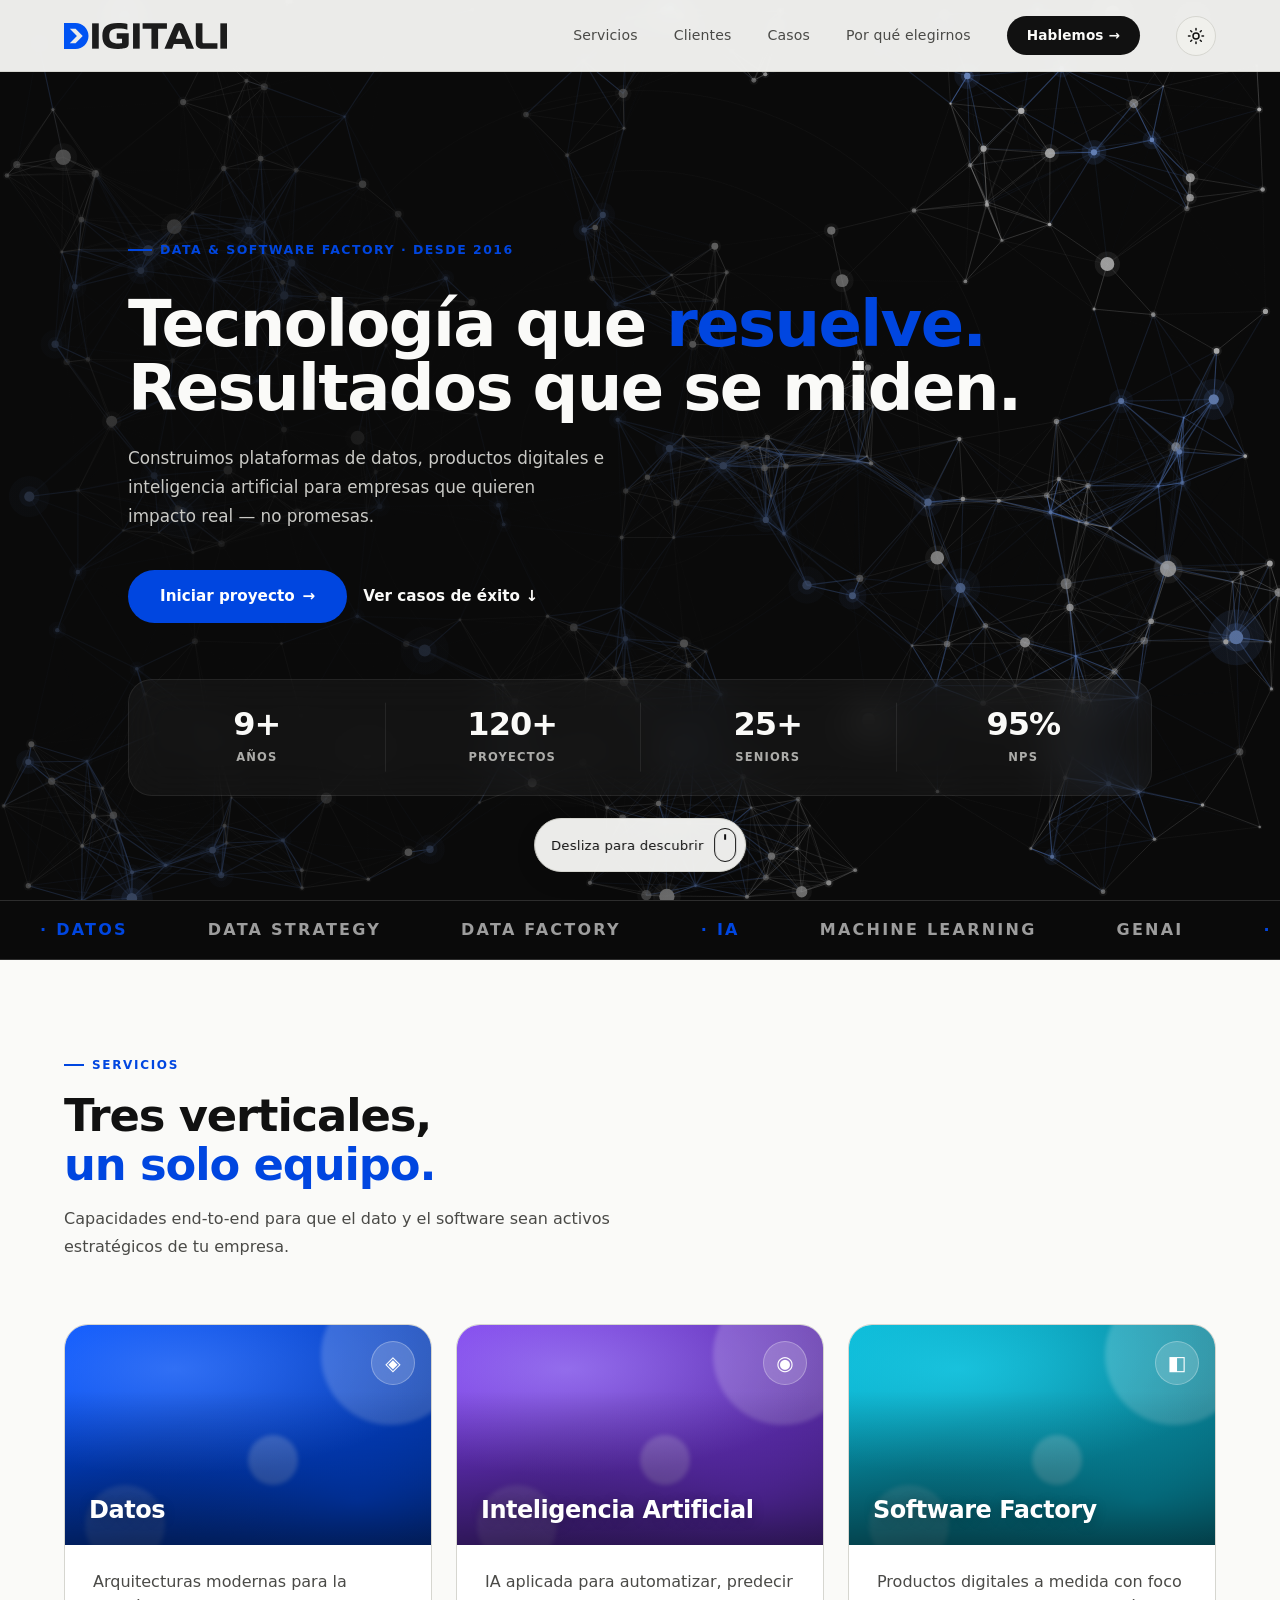
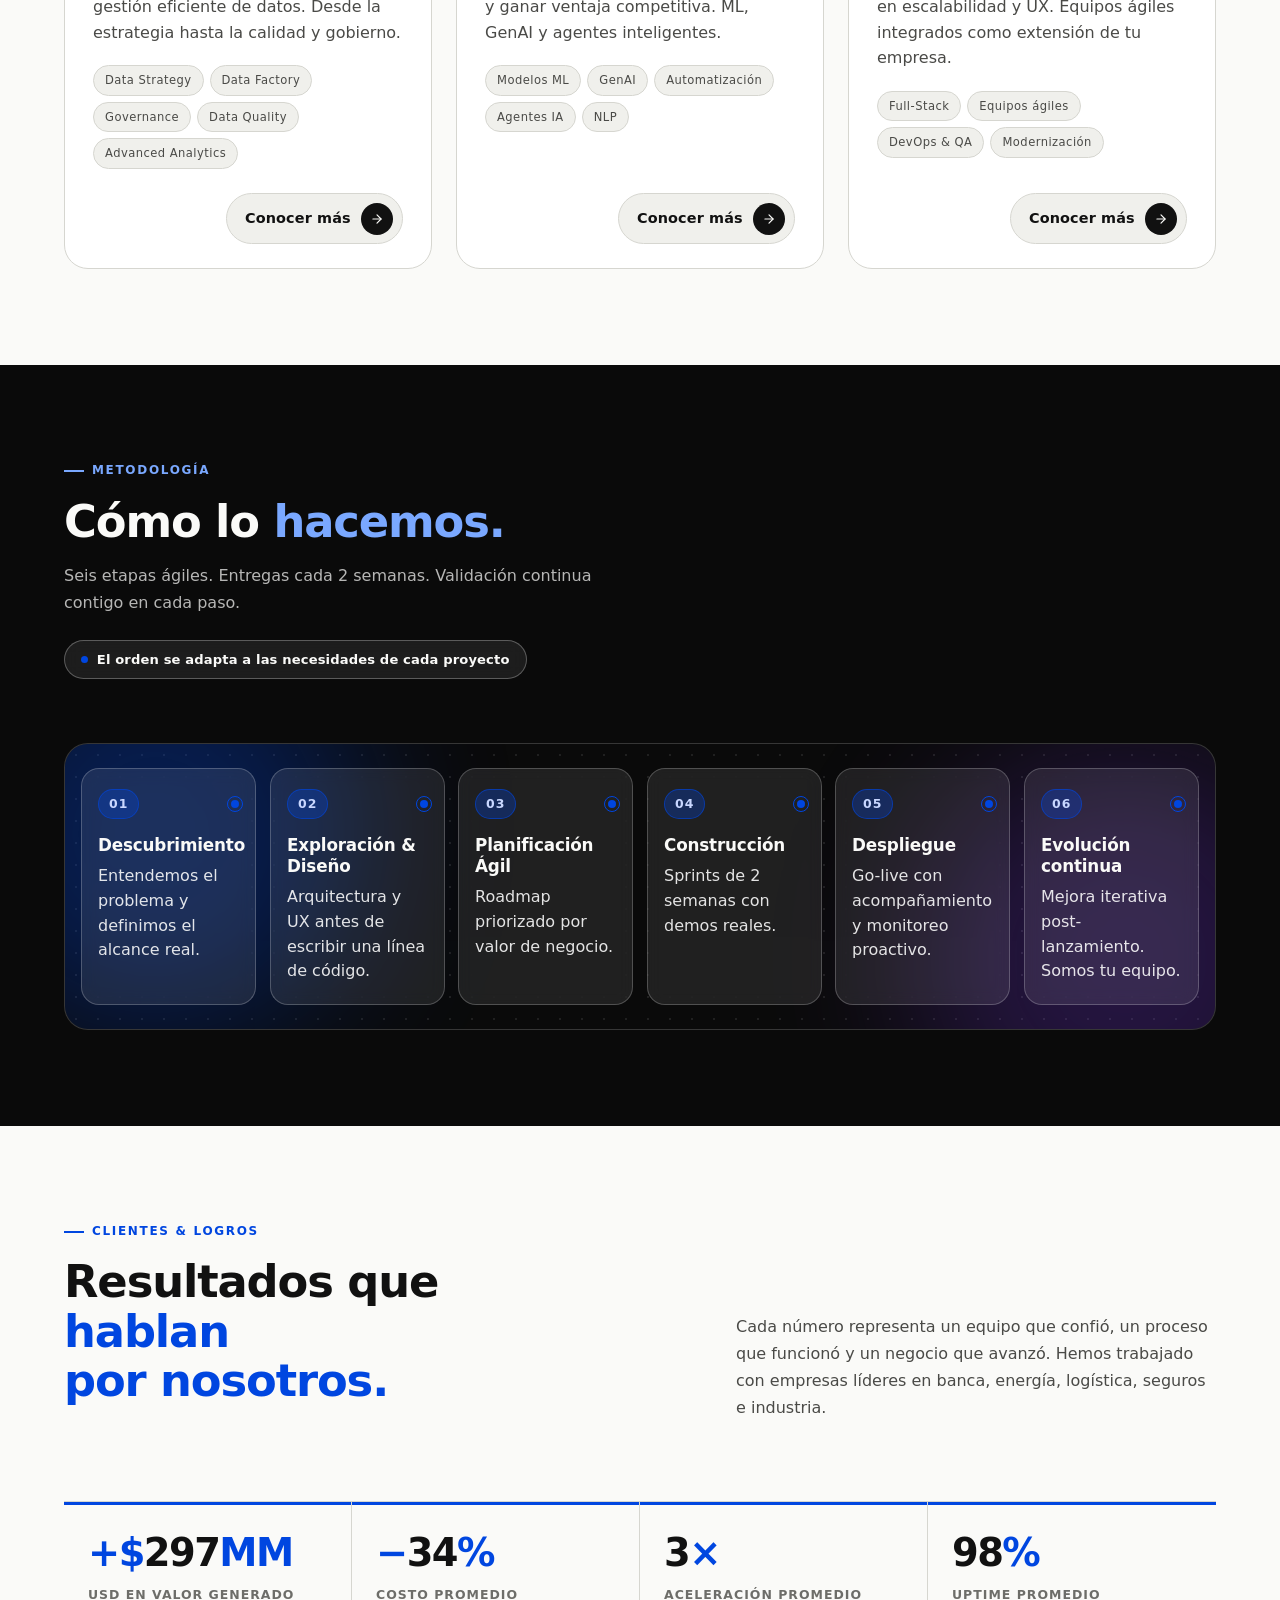
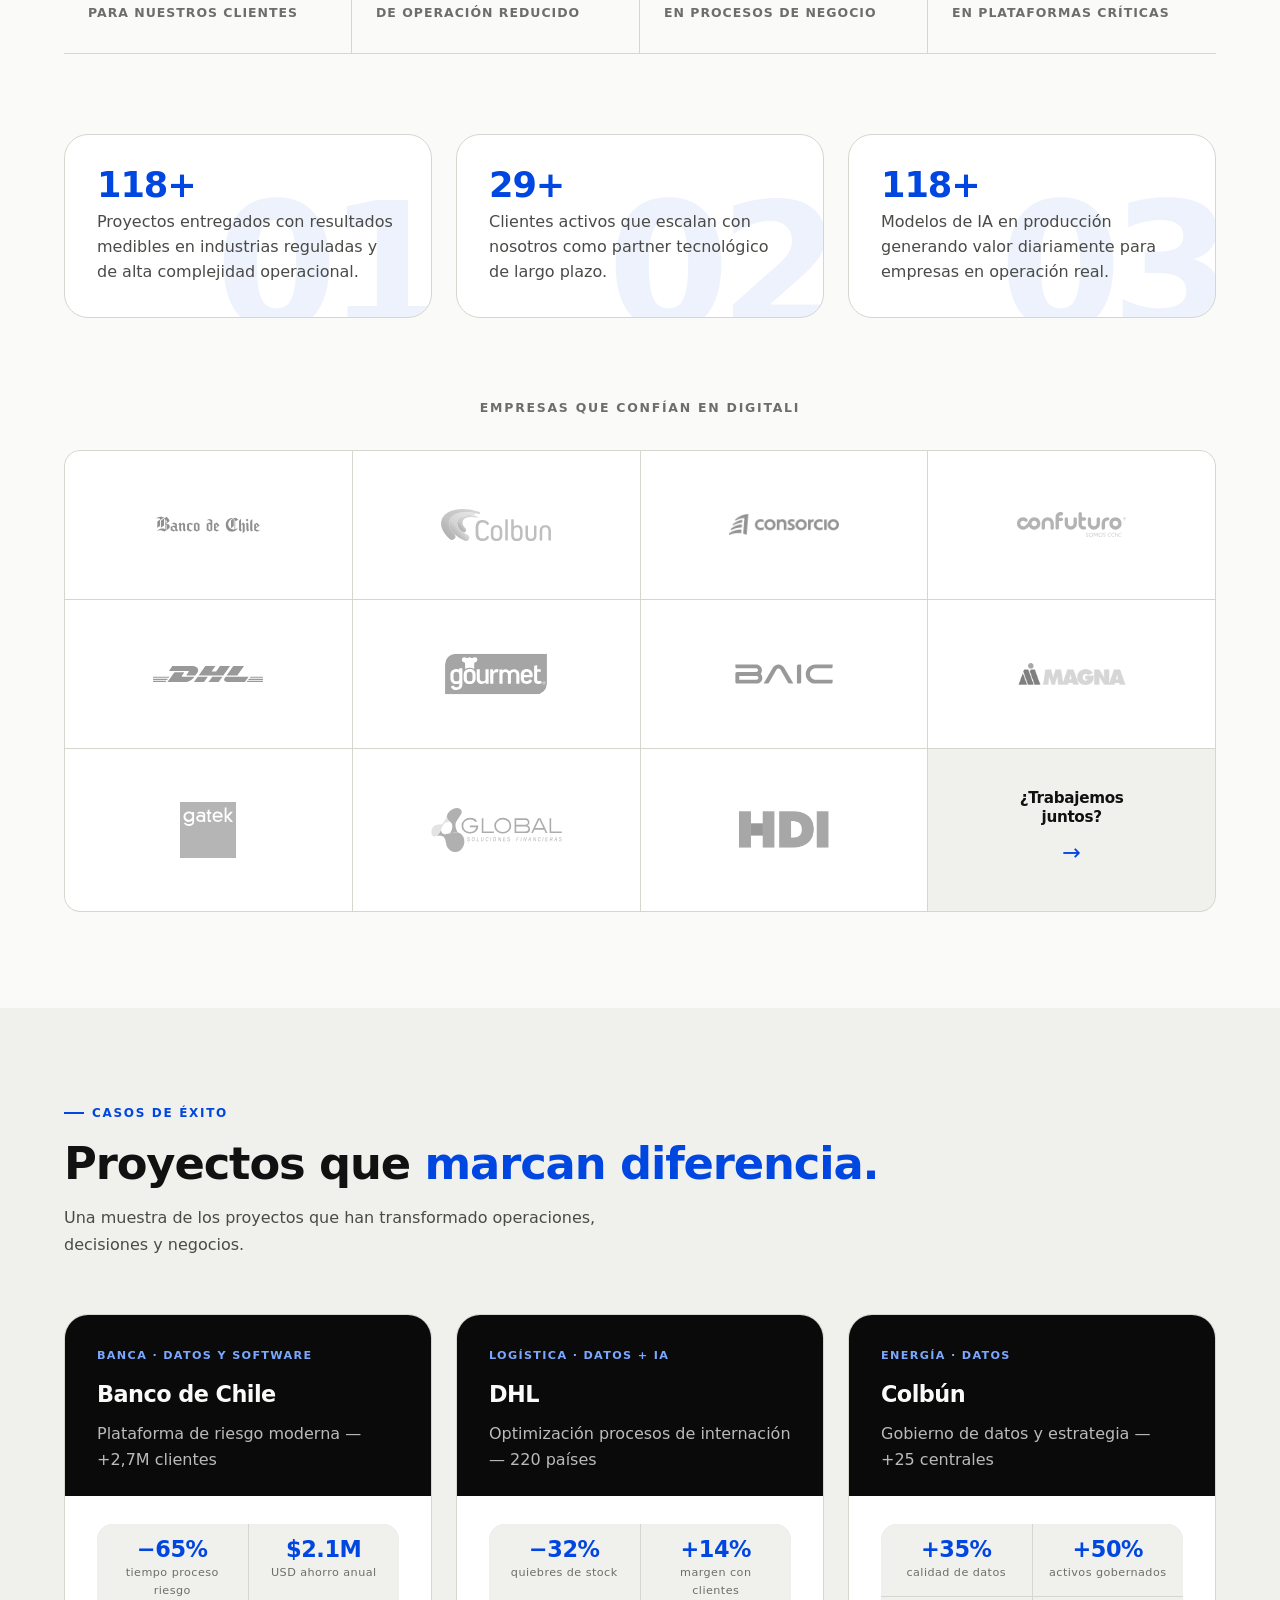
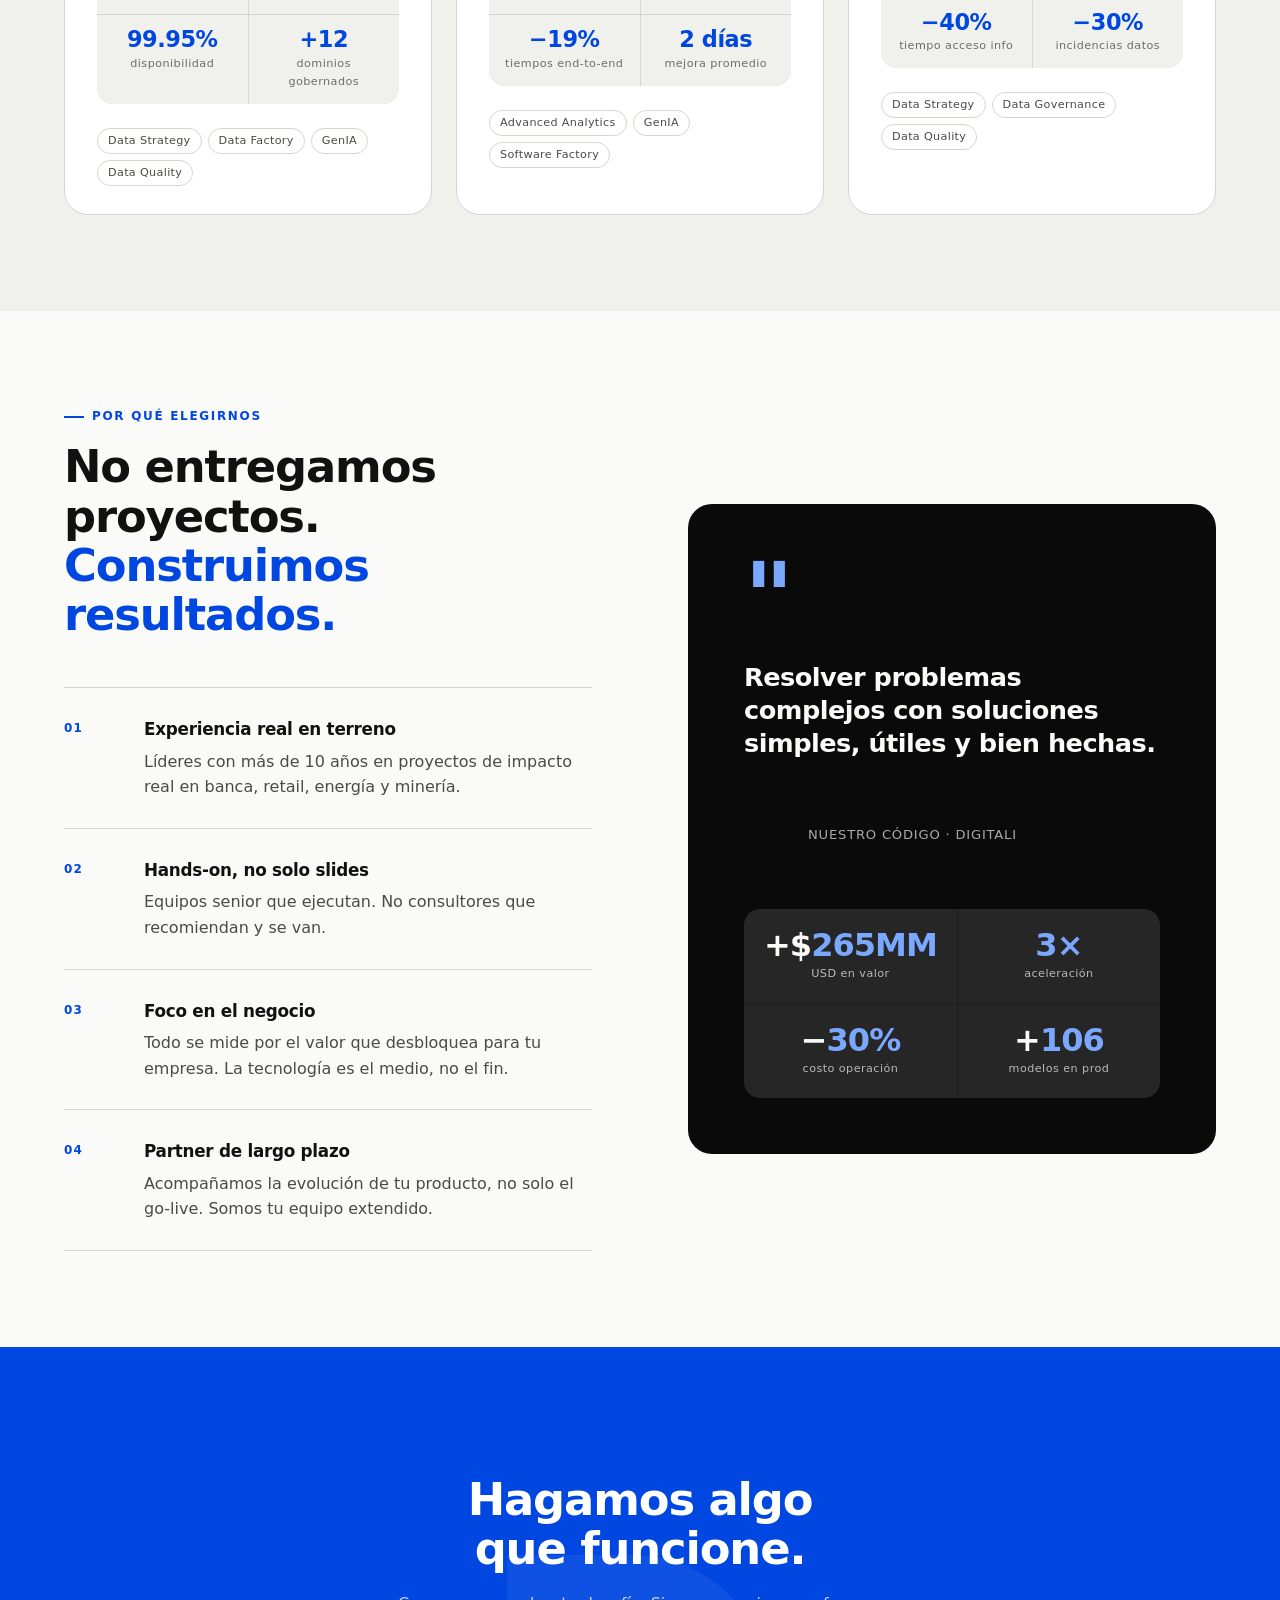
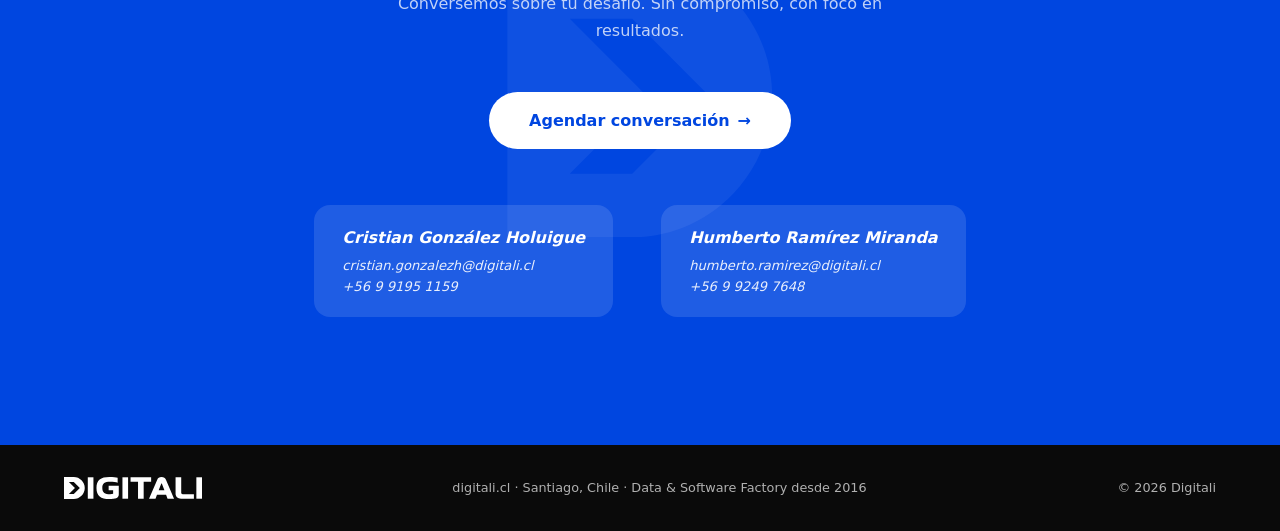
==== commit ae46196e: "changes" ====
--- a/index.html
+++ b/index.html
@@ -72,37 +72,33 @@
 
   <!-- HERO -->
   <section id="hero" class="hero-banner" aria-labelledby="hero-title">
-    <div class="hero-left">
-      <div class="hero-eyebrow">Data &amp; Software Factory · Desde 2016</div>
-      <h1 id="hero-title" class="hero-title">
-        Tecnología<br>que <em>resuelve.</em><br>Resultados<br>que se miden.
-      </h1>
-      <p class="hero-subtitle">
-        Construimos plataformas de datos, productos digitales e inteligencia artificial para empresas que quieren
-        impacto real — no promesas.
-      </p>
-      <div class="hero-actions">
-        <a href="#cta" class="btn-primary">Iniciar proyecto<span aria-hidden="true"> →</span></a>
-        <a href="#cases" class="btn-ghost">Ver casos de éxito<span aria-hidden="true"> ↓</span></a>
-      </div>
-    </div>
-    <div class="hero-right" aria-hidden="true">
-      <div class="hero-right-inner">
-        <div class="hero-graphic">
-          <div class="hero-ring"></div>
-          <div class="hero-ring"></div>
-          <div class="hero-ring"></div>
-          <div class="hero-center">
-            <div class="hero-d">
-              <svg viewBox="0 0 22.56 24" width="1em" height="1em" fill="currentColor">
-                <path
-                  d="M19.045 3.51584C16.8783 1.34358 13.8817 0 10.5733 0H0V24H10.5733C17.19 24 22.5558 18.6265 22.5558 12.0004C22.5558 8.68737 21.2142 5.68893 19.045 3.51667V3.51584ZM10.6442 18.589H5.32833L11.9083 11.9996L5.32833 5.4102H10.6442L17.2242 11.9996L10.6442 18.589Z" />
-              </svg>
-            </div>
-          </div>
-          <div class="hero-dot"></div>
-          <div class="hero-dot"></div>
-        </div>
+    <canvas class="hero-canvas" id="heroCanvas" aria-hidden="true"></canvas>
+
+    <div class="hero-rings" aria-hidden="true">
+      <div class="hero-ring"></div>
+      <div class="hero-ring"></div>
+      <div class="hero-ring"></div>
+      <div class="hero-ring"></div>
+    </div>
+
+    <div class="hero-overlay" aria-hidden="true"></div>
+
+    <div class="hero-content">
+      <div class="hero-left">
+        <div class="hero-eyebrow">Data &amp; Software Factory · Desde 2016</div>
+        <h1 id="hero-title" class="hero-title">
+          Tecnología que <em>resuelve.</em><br>Resultados que se miden.
+        </h1>
+        <p class="hero-subtitle">
+          Construimos plataformas de datos, productos digitales e inteligencia artificial para empresas que quieren
+          impacto real — no promesas.
+        </p>
+        <div class="hero-actions">
+          <a href="#cta" class="btn-primary">Iniciar proyecto<span aria-hidden="true"> →</span></a>
+          <a href="#cases" class="btn-ghost">Ver casos de éxito<span aria-hidden="true"> ↓</span></a>
+        </div>
+      </div>
+      <div class="hero-right">
         <div class="hero-stats">
           <div class="stat-cell">
             <div class="stat-num"><span data-count="9" data-suffix="+">0</span></div>
--- a/css/style.css
+++ b/css/style.css
@@ -137,10 +137,6 @@
   z-index: 101;
 }
 
-.hamburger:hover span {
-  background-color: var(--white);
-}
-
 .hamburger span {
   width: 26px;
   height: 2px;
@@ -260,24 +256,105 @@
 #hero {
   --hero-container-max: 1800px;
   --hero-container-pad: max(var(--container-gutter), calc((100% - var(--hero-container-max)) / 2));
-  height: 100vh;
+  position: relative;
   min-height: 100vh;
-  padding: var(--nav-h) 0 0 var(--hero-container-pad);
-  display: grid;
-  grid-template-columns: minmax(0, min(50%, calc(var(--hero-container-max) / 2))) 1fr;
-  align-items: stretch;
-  overflow: visible;
+  padding-top: var(--nav-h);
+  display: flex;
+  align-items: center;
+  overflow: hidden;
+  background: var(--bg-inverse);
+  transition: background 0.4s var(--ease-smooth);
 }
 
 .hero-banner {
-  padding-bottom: 0rem;
-}
-
-.hero-left {
-  padding: 8rem 4rem 6rem 0;
+  padding-bottom: 0;
+}
+
+/* Canvas de fondo full-width con bullets animados */
+.hero-canvas {
+  position: absolute;
+  inset: 0;
+  width: 100%;
+  height: 100%;
+  z-index: 0;
+  pointer-events: none;
+}
+
+/* Anillos decorativos centrados */
+.hero-rings {
+  position: absolute;
+  top: 50%;
+  left: 50%;
+  transform: translate(-50%, -50%);
+  width: 720px;
+  height: 720px;
+  z-index: 1;
+  pointer-events: none;
+  opacity: 0.6;
+}
+
+.hero-ring {
+  position: absolute;
+  border: 1px solid rgba(255, 255, 255, 0.08);
+  border-radius: var(--radius-circle);
+  animation: spin linear infinite;
+}
+
+.hero-ring:nth-child(1) {
+  inset: 0;
+  animation-duration: 60s;
+}
+
+.hero-ring:nth-child(2) {
+  inset: 80px;
+  animation-duration: 80s;
+  animation-direction: reverse;
+}
+
+.hero-ring:nth-child(3) {
+  inset: 160px;
+  animation-duration: 100s;
+}
+
+.hero-ring:nth-child(4) {
+  inset: 240px;
+  animation-duration: 120s;
+  animation-direction: reverse;
+}
+
+/* Gradiente para legibilidad del texto */
+.hero-overlay {
+  position: absolute;
+  inset: 0;
+  z-index: 2;
+  background:
+    radial-gradient(ellipse 55% 75% at 25% 50%, rgba(10, 10, 10, 0.88) 0%, rgba(10, 10, 10, 0.5) 50%, rgba(10, 10, 10, 0.1) 90%, transparent 100%),
+    linear-gradient(180deg, rgba(10, 10, 10, 0.15) 0%, rgba(10, 10, 10, 0.35) 100%);
+  pointer-events: none;
+  transition: background 0.4s var(--ease-smooth);
+}
+
+[data-theme="light"] .hero-overlay {
+  background:
+    radial-gradient(ellipse 55% 75% at 25% 50%, rgba(10, 10, 10, 0.92) 0%, rgba(10, 10, 10, 0.65) 50%, rgba(10, 10, 10, 0.25) 90%, rgba(10, 10, 10, 0.1) 100%),
+    linear-gradient(180deg, rgba(10, 10, 10, 0.2) 0%, rgba(10, 10, 10, 0.4) 100%);
+}
+
+/* Contenido del hero (constreñido al hero container 1800px) */
+.hero-content {
+  position: relative;
+  z-index: 3;
+  width: 100%;
   display: flex;
   flex-direction: column;
   justify-content: center;
+  gap: 3.5rem;
+  padding: 8rem var(--hero-container-pad) 4rem;
+}
+
+.hero-left {
+  display: flex;
+  flex-direction: column;
 }
 
 .hero-eyebrow {
@@ -307,7 +384,7 @@
   line-height: 1.0;
   letter-spacing: -0.025em;
   margin-bottom: 1.5rem;
-  color: var(--text-primary);
+  color: var(--off-white);
 }
 
 .hero-title em {
@@ -316,11 +393,12 @@
 }
 
 .hero-subtitle {
-  color: var(--text-secondary);
-  max-width: 420px;
+  color: rgba(212, 212, 208, 0.95);
+  max-width: 480px;
   line-height: 1.7;
   margin-bottom: 2.5rem;
   font-weight: var(--fw-regular);
+  font-size: var(--fs-md-lg);
 }
 
 .hero-actions {
@@ -351,161 +429,84 @@
 }
 
 .btn-ghost {
-  color: var(--text-primary);
+  color: var(--off-white);
   font-weight: var(--fw-semibold);
   font-size: var(--fs-base);
   text-decoration: none;
   display: inline-flex;
   align-items: center;
   gap: 6px;
-  transition: gap 0.32s;
+  transition: gap 0.32s, color 0.32s;
   font-family: var(--font-display);
 }
 
 .btn-ghost:hover {
   gap: 10px;
-}
-
+  color: var(--white);
+}
+
+/* Stats: barra horizontal full-width con 4 celdas centradas */
 .hero-right {
-  position: relative;
-  align-self: stretch;
-  background: var(--bg-inverse);
-  overflow: hidden;
-  transition: background 0.4s var(--ease-smooth);
-}
-
-.hero-right-inner {
-  position: relative;
-  height: 100%;
   width: 100%;
-  max-width: calc(var(--hero-container-max) / 2);
-  margin-right: auto;
-  box-sizing: border-box;
-  display: flex;
-  flex-direction: column;
-  align-items: center;
+  grid-column: 1 / -1;
+  display: flex;
   justify-content: center;
 }
 
-.hero-graphic {
-  position: relative;
-  width: 340px;
-  height: 340px;
-}
-
-.hero-ring {
-  position: absolute;
-  border: 1px solid rgba(255, 255, 255, 0.12);
-  border-radius: var(--radius-circle);
-  animation: spin linear infinite;
-}
-
-.hero-ring:nth-child(1) {
-  inset: 0;
-  animation-duration: 20s;
-}
-
-.hero-ring:nth-child(2) {
-  inset: 30px;
-  animation-duration: 28s;
-  animation-direction: reverse;
-}
-
-.hero-ring:nth-child(3) {
-  inset: 60px;
-  animation-duration: 36s;
-}
-
-.hero-center {
-  position: absolute;
-  inset: 90px;
-  background: var(--blue);
-  border-radius: var(--radius-circle);
-  display: flex;
-  align-items: center;
-  justify-content: center;
-}
-
-.hero-d {
-  display: flex;
-  align-items: center;
-  justify-content: center;
-  font-size: 80px;
-  color: white;
-}
-
-.hero-dot {
-  position: absolute;
-  width: 8px;
-  height: 8px;
-  background: var(--blue);
-  border-radius: var(--radius-circle);
-  animation: orbit linear infinite;
-}
-
-.hero-dot:nth-child(4) {
-  animation-duration: 8s;
-  top: 0;
-  left: 50%;
-}
-
-.hero-dot:nth-child(5) {
-  animation-duration: 12s;
-  top: 50%;
-  right: 0;
-  animation-delay: -4s;
-}
-
 .hero-stats {
-  position: absolute;
-  bottom: 3rem;
-  left: 3rem;
-  right: 3rem;
   display: grid;
   grid-template-columns: repeat(4, 1fr);
-  gap: 1px;
-  background: rgba(255, 255, 255, 0.1);
-  border-radius: var(--radius-xl);
+  background-color: rgba(255, 255, 255, 0.04);
+  border: 1px solid rgba(255, 255, 255, 0.08);
+  border-radius: var(--radius-2xl);
   overflow: hidden;
+  backdrop-filter: blur(20px);
+  -webkit-backdrop-filter: blur(20px);
+  width: 100%;
 }
 
 .stat-cell {
-  padding: 1.25rem 1rem;
-  background: rgba(255, 255, 255, 0.04);
+  padding: 1.75rem 1.25rem;
   text-align: center;
+  position: relative;
+}
+
+.stat-cell + .stat-cell::before {
+  content: '';
+  position: absolute;
+  left: 0;
+  top: 50%;
+  transform: translateY(-50%);
+  width: 1px;
+  height: 60%;
+  background: rgba(255, 255, 255, 0.08);
 }
 
 .stat-num {
   font-family: var(--font-display);
-  font-size: var(--fs-2xl);
+  font-size: var(--fs-3xl);
   font-weight: var(--fw-heavy);
   color: var(--off-white);
   line-height: 1;
-  margin-bottom: 0.3rem;
-  letter-spacing: -0.02em;
+  margin-bottom: 0.5rem;
+  letter-spacing: -0.03em;
 }
 
 .stat-num span {
-  color: var(--white);
+  color: var(--off-white);
 }
 
 .stat-lbl {
   font-size: var(--fs-2xs);
-  color: rgba(255, 255, 255, 0.72);
-  letter-spacing: 0.06em;
+  color: rgba(200, 200, 196, 0.85);
+  letter-spacing: 0.1em;
   text-transform: uppercase;
-  font-weight: var(--fw-medium);
+  font-weight: var(--fw-semibold);
 }
 
 @keyframes spin {
   to {
     transform: rotate(360deg);
-  }
-}
-
-@keyframes orbit {
-  to {
-    transform: rotate(360deg) translateX(170px) rotate(-360deg);
   }
 }
 
@@ -1406,6 +1407,7 @@
   transform: scale(1.06);
   transition: opacity 0.45s var(--ease-smooth), transform 0.45s var(--ease-smooth);
   z-index: 0;
+  pointer-events: none;
 }
 
 /* Overlay oscuro integrado en el mismo elemento */
@@ -1432,6 +1434,7 @@
   transition: filter 0.45s var(--ease-smooth);
   position: relative;
   z-index: 1;
+  pointer-events: none;
 }
 
 .client-tile:has(.client-tile-bg):not(.client-tile--gourmet):not(.client-tile--gatek):hover img {
@@ -1450,6 +1453,7 @@
   left: 50%;
   transform: translate(-50%, -50%);
   z-index: 1;
+  pointer-events: none;
   transition: opacity 0.45s var(--ease-smooth), transform 0.45s var(--ease-smooth);
 }
 
@@ -1481,6 +1485,22 @@
 .client-tile--gatek:hover .gatek-logo--hover {
   opacity: 1;
   transform: translate(-50%, -50%) scale(1.06);
+}
+
+/* Dark theme: el filtro monocromo aplasta el logo a un blanco plano sin
+   detalle. Usamos la variante recortada (white square + letter cutouts)
+   como default a 0.55 de opacidad para que coincida con el aspecto gris
+   atenuado del resto de logos. En hover sube a opacidad 1. */
+[data-theme="dark"] .client-tile--gatek .gatek-logo--default {
+  opacity: 0;
+}
+
+[data-theme="dark"] .client-tile--gatek .gatek-logo--hover {
+  opacity: 0.55;
+}
+
+[data-theme="dark"] .client-tile--gatek:hover .gatek-logo--hover {
+  opacity: 1;
 }
 
 /* Gourmet: swap entre logo normal y negativo */
@@ -1553,16 +1573,89 @@
   background: var(--bg-inverse);
   cursor: pointer;
   gap: 0.5rem;
+  transition: background 0.32s var(--ease-smooth);
 }
 
 .client-tile--cta:hover {
   background: var(--blue);
 }
 
+/* Light theme · fondo gris (en lugar del negro sólido) para suavizar
+   el contraste sin perder presencia. Dark theme conserva el comportamiento
+   original (--bg-inverse → blue en hover). */
+[data-theme="light"] .client-tile--cta {
+  background: var(--bg-secondary);
+}
+
+[data-theme="light"] .client-tile--cta:hover {
+  background: var(--blue);
+}
+
+[data-theme="light"] .client-tile--cta .client-tile-cta-text {
+  color: var(--text-primary);
+}
+
+[data-theme="light"] .client-tile--cta:hover .client-tile-cta-text {
+  color: var(--white);
+}
+
+[data-theme="light"] .client-tile--cta .client-tile-cta-arrow {
+  color: var(--blue);
+}
+
+[data-theme="light"] .client-tile--cta:hover .client-tile-cta-arrow {
+  color: var(--white);
+}
+
+/* ── MOBILE / TOUCH DEVICES: alternativa al hover ──
+   En táctil :hover no funciona (o queda pegado). Mostramos el estado
+   "hover" como default para que el usuario vea siempre la card rica. */
+@media (hover: none) and (pointer: coarse) {
+  /* Standard tiles · bg visible + logo en blanco */
+  .client-tile:has(.client-tile-bg) .client-tile-bg {
+    opacity: 1;
+    transform: scale(1);
+  }
+
+  .client-tile:has(.client-tile-bg):not(.client-tile--gourmet):not(.client-tile--gatek) img {
+    filter: brightness(0) invert(1);
+    mix-blend-mode: normal;
+  }
+
+  /* Gourmet · variante negativa siempre visible */
+  .client-tile--gourmet .logo-swap .logo-default { opacity: 0; }
+  .client-tile--gourmet .logo-swap .logo-hover { opacity: 1; }
+
+  /* Gatek · variante recortada siempre visible (light: opacity 1, dark: 1) */
+  .client-tile--gatek .gatek-logo--default { opacity: 0; }
+  .client-tile--gatek .gatek-logo--hover { opacity: 1; }
+  [data-theme="dark"] .client-tile--gatek .gatek-logo--hover { opacity: 1; }
+
+  /* Wordmark · texto a opacidad alta */
+  .client-tile--wordmark .client-tile-wordmark { opacity: 0.75; }
+
+  /* CTA · estado activo (azul lleno) */
+  .client-tile--cta,
+  [data-theme="light"] .client-tile--cta {
+    background: var(--blue);
+  }
+
+  .client-tile--cta .client-tile-cta-text,
+  [data-theme="light"] .client-tile--cta .client-tile-cta-text {
+    color: var(--white);
+  }
+
+  .client-tile--cta .client-tile-cta-arrow,
+  [data-theme="light"] .client-tile--cta .client-tile-cta-arrow {
+    color: var(--white);
+    transform: translateX(4px);
+  }
+}
+
 .client-tile-cta-text {
   font-family: var(--font-display);
   font-size: var(--fs-base);
-  font-weight: var(--fw-heavy);
+  font-weight: var(--fw-semibold);
   letter-spacing: -0.02em;
   color: var(--text-on-inverse);
   text-align: center;
@@ -2008,17 +2101,14 @@
 }
 
 @media (max-width: 1024px) {
-  #hero {
-    grid-template-columns: 1fr;
-  }
-
-
-  .hero-right {
-    display: none;
-  }
-
-  .hero-left {
-    padding: 6rem 5vw 4rem;
+  .hero-content {
+    gap: 3rem;
+    padding: 6rem var(--container-pad) 3rem;
+  }
+
+  .hero-rings {
+    width: 500px;
+    height: 500px;
   }
 
   .services-grid {
@@ -2066,7 +2156,9 @@
 
 }
 
-@media (max-width: 720px) {
+/* Switch to hamburger nav earlier (≤880px) to avoid the cramped state
+   between ~720–840px where nav-links collide with the logo. */
+@media (max-width: 880px) {
   .hamburger {
     display: flex;
   }
@@ -2078,7 +2170,9 @@
   .nav-links .nav-cta {
     display: none;
   }
-
+}
+
+@media (max-width: 720px) {
   .services-grid,
   .cases-grid {
     grid-template-columns: 1fr;
@@ -2125,12 +2219,43 @@
     padding: 3rem 5vw;
   }
 
-  .hero-left {
-    padding: 7rem 5vw 3rem;
+  .hero-content {
+    padding: 5rem var(--container-pad) 3rem;
   }
 
   .hero-title {
     font-size: var(--fs-5xl);
+  }
+
+  .hero-rings {
+    width: 360px;
+    height: 360px;
+  }
+
+  .hero-stats {
+    grid-template-columns: repeat(2, 1fr);
+  }
+
+  .stat-cell + .stat-cell::before {
+    display: none;
+  }
+
+  .stat-cell {
+    padding: 1.25rem 1rem;
+    border-right: 1px solid rgba(255, 255, 255, 0.08);
+    border-bottom: 1px solid rgba(255, 255, 255, 0.08);
+  }
+
+  .stat-cell:nth-child(2n) {
+    border-right: none;
+  }
+
+  .stat-cell:nth-last-child(-n+2) {
+    border-bottom: none;
+  }
+
+  .stat-num {
+    font-size: var(--fs-2xl);
   }
 
   .why-right {
@@ -2187,8 +2312,8 @@
 }
 
 @media (max-height: 858px) and (min-width: 1025px) {
-  .hero-left {
-    padding: 3rem 4rem 3rem 5vw;
+  .hero-content {
+    padding: 4rem var(--hero-container-pad) 2.5rem;
   }
 
   .hero-title {
@@ -2200,18 +2325,12 @@
     margin-bottom: 1.5rem;
   }
 
-  .hero-stats {
-    bottom: 1.5rem;
-    left: 1.5rem;
-    right: 1.5rem;
-  }
-
   .stat-cell {
-    padding: 0.75rem 0.5rem;
+    padding: 1.25rem 1rem;
   }
 
   .stat-num {
-    font-size: var(--fs-lg);
+    font-size: var(--fs-3xl);
   }
 }
 /* ── SCROLL HINT (floating) ── */
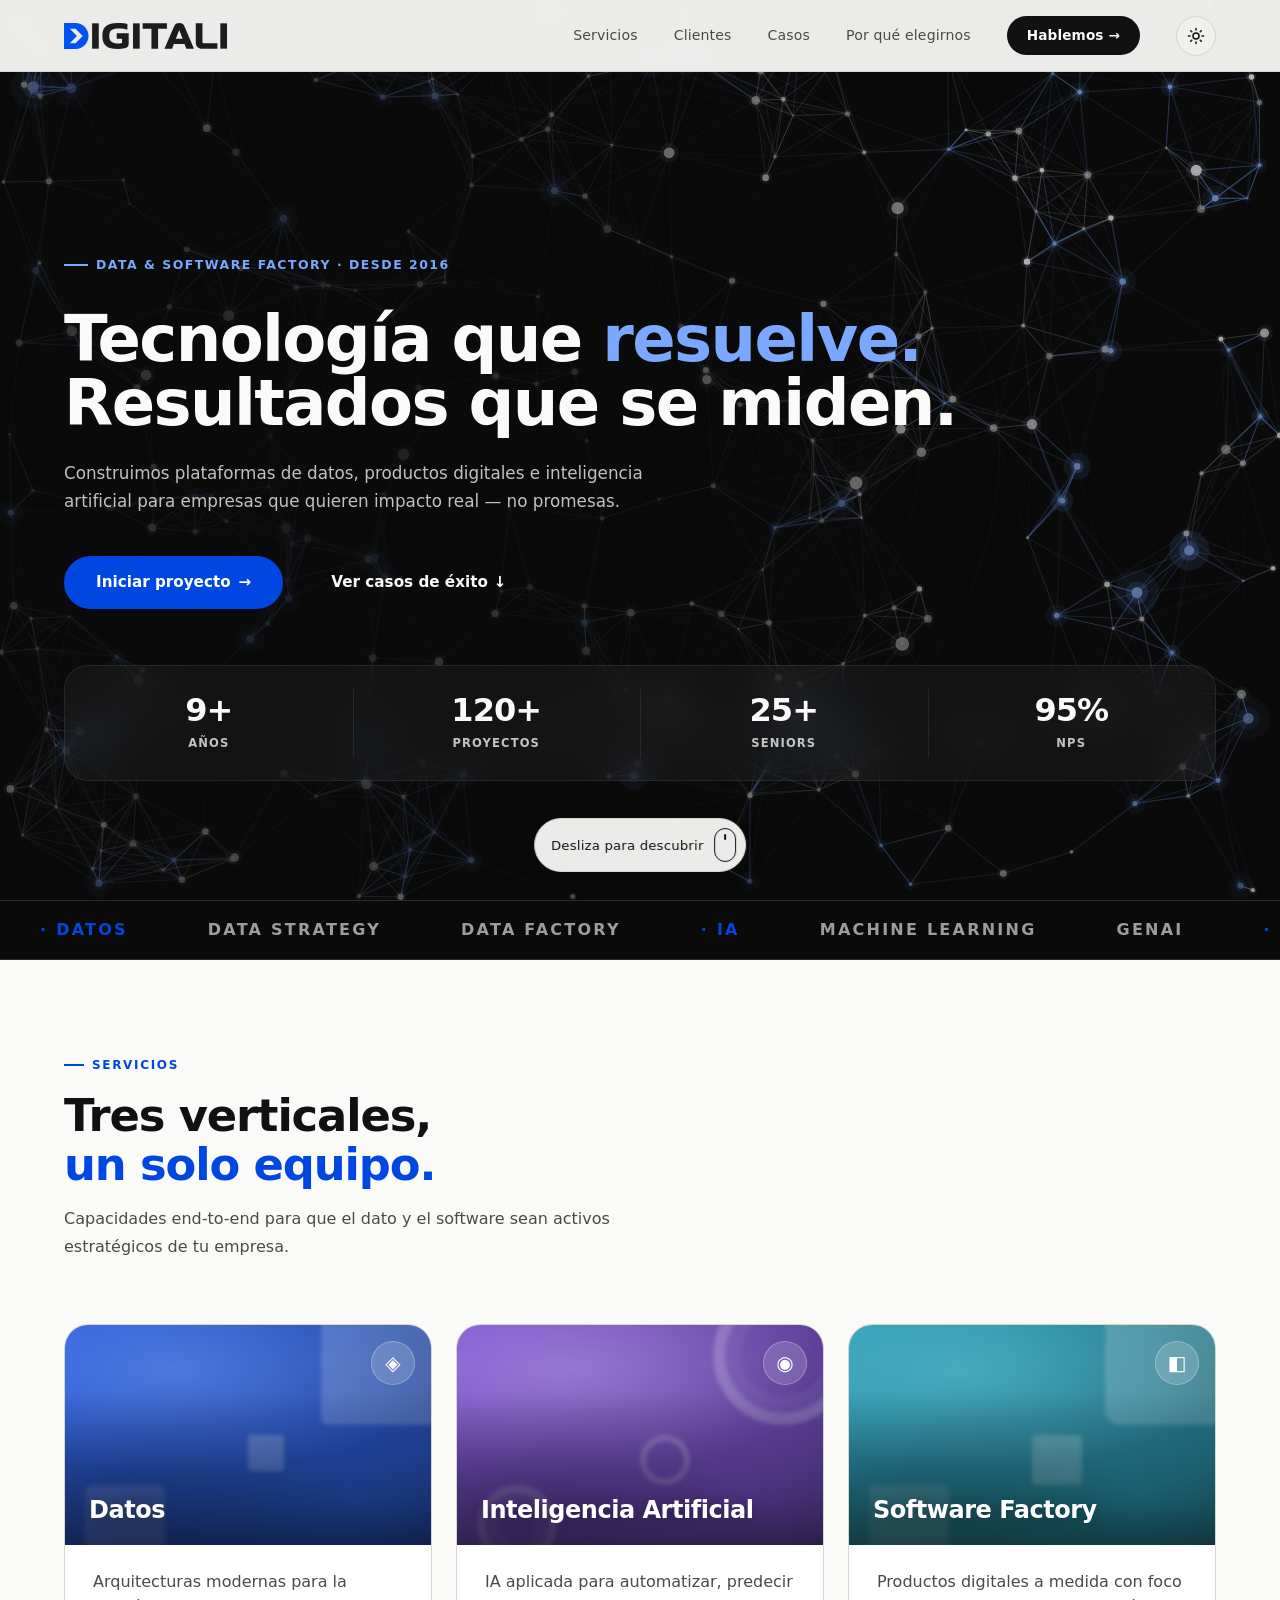
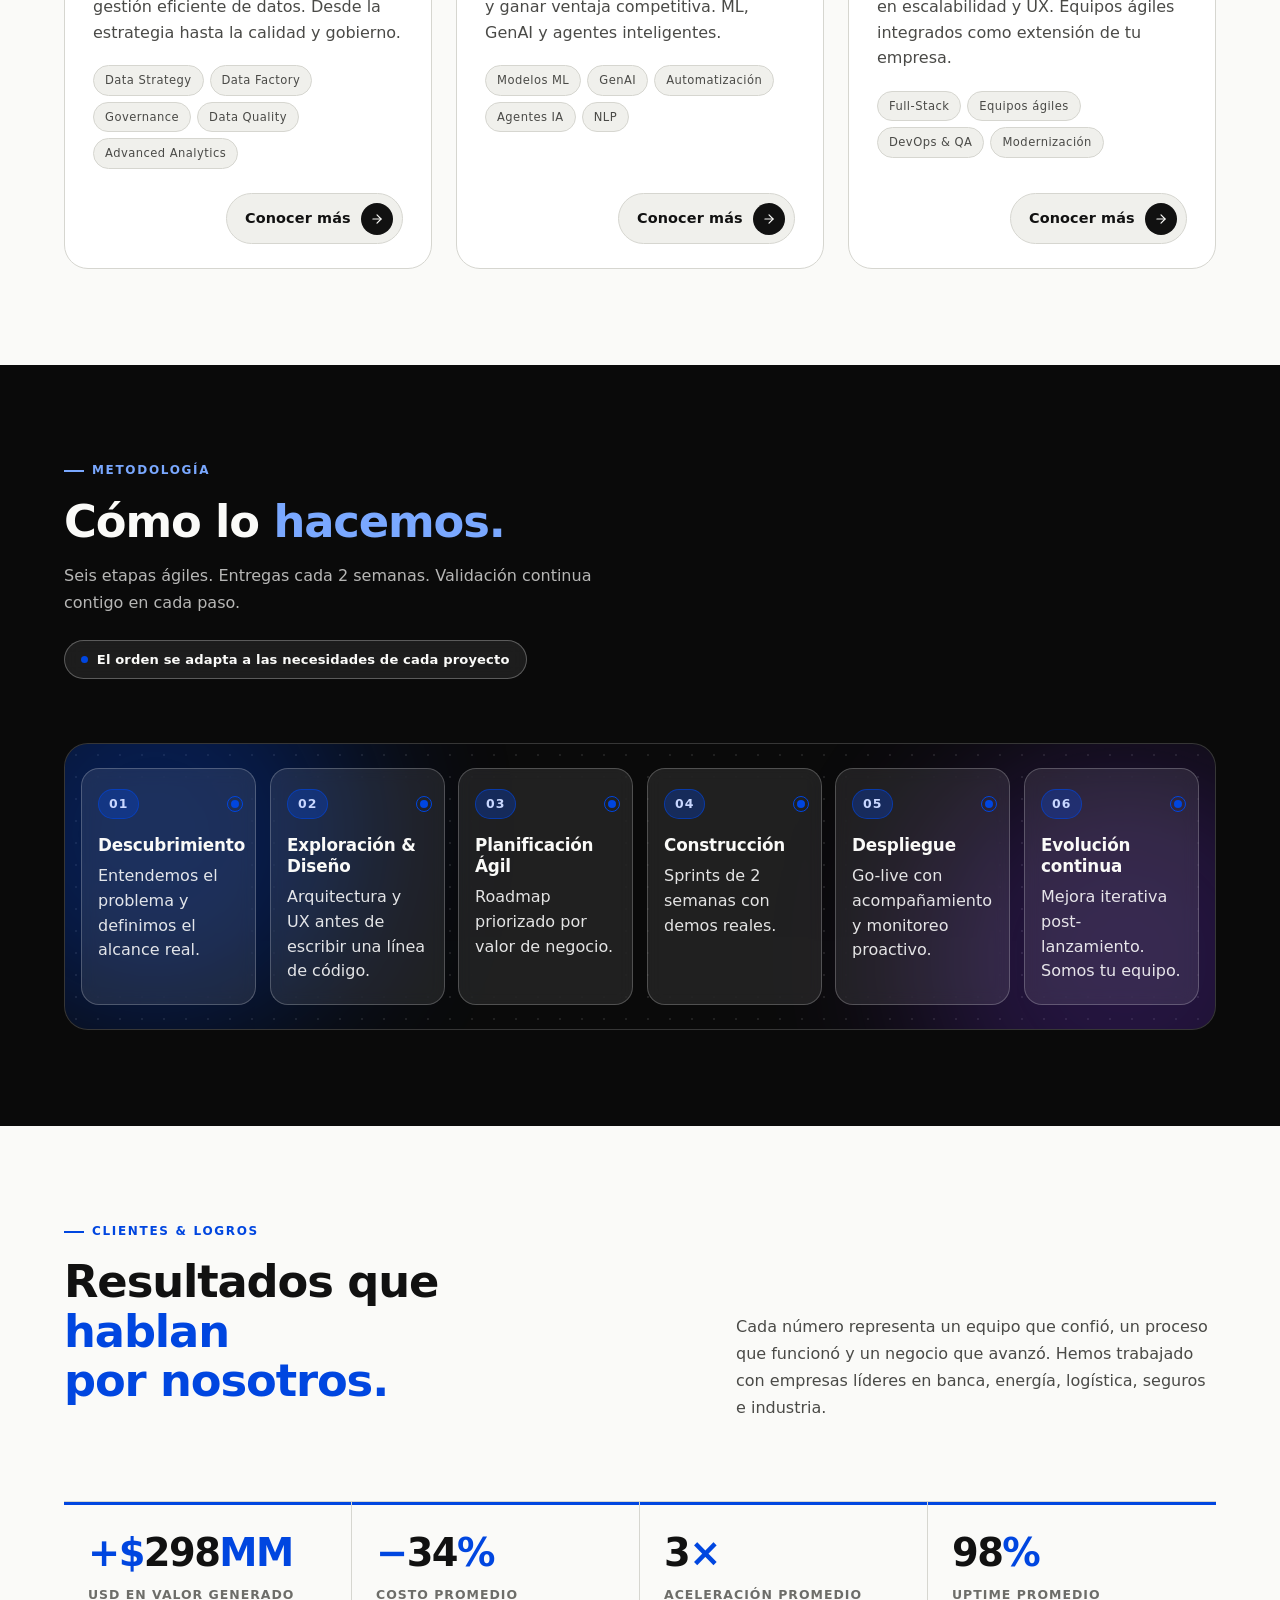
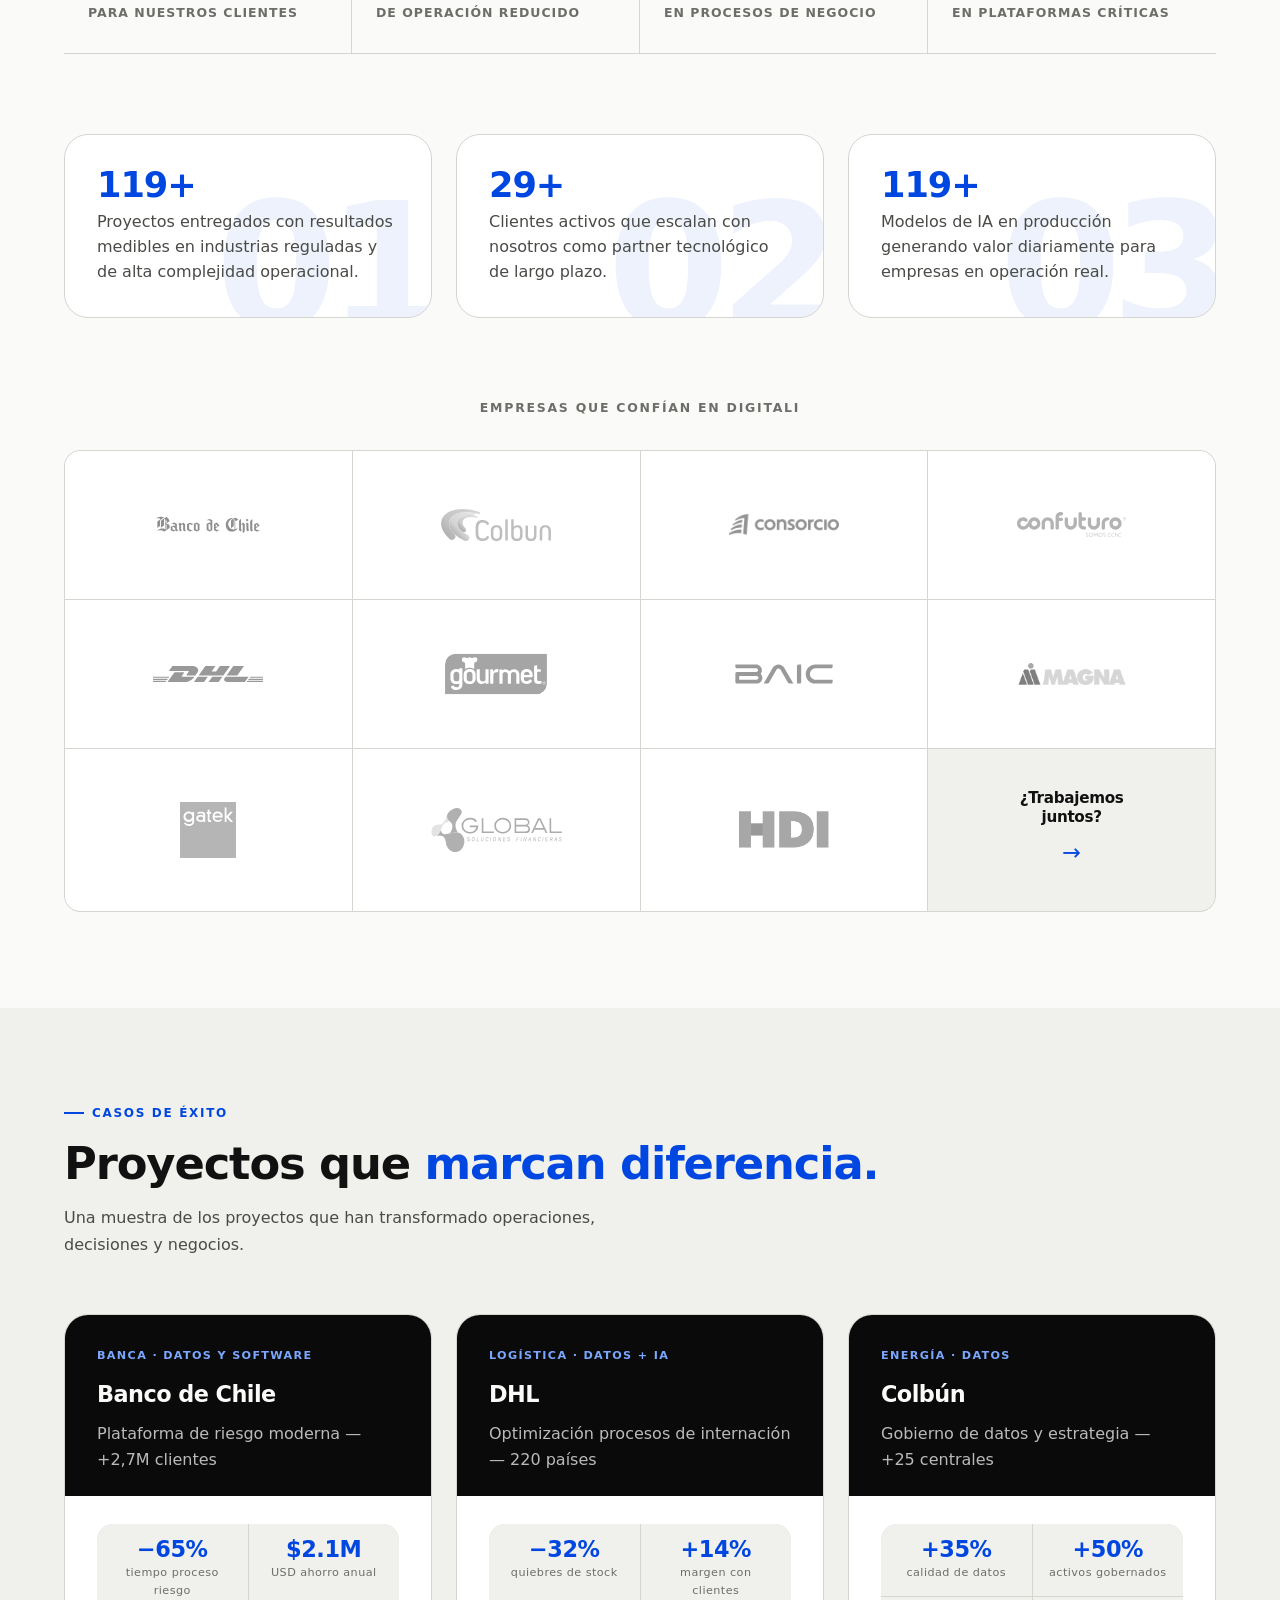
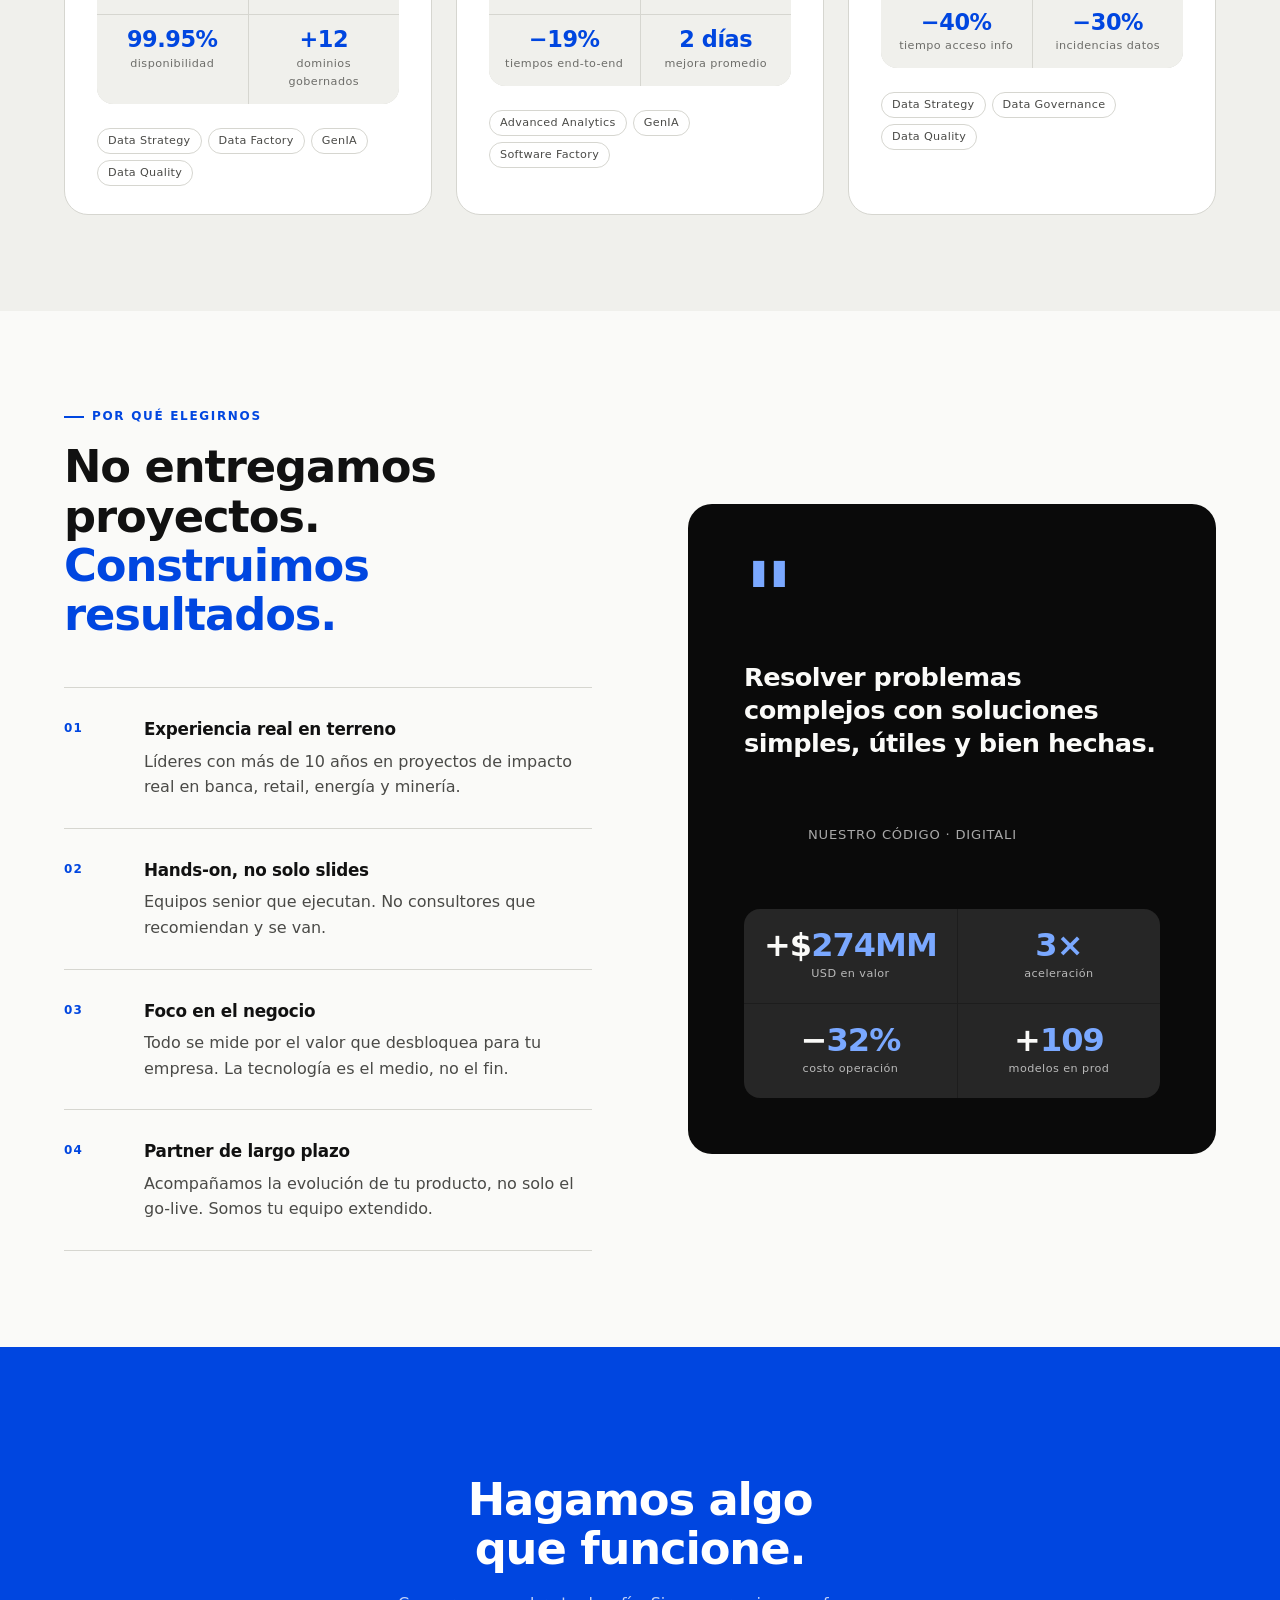
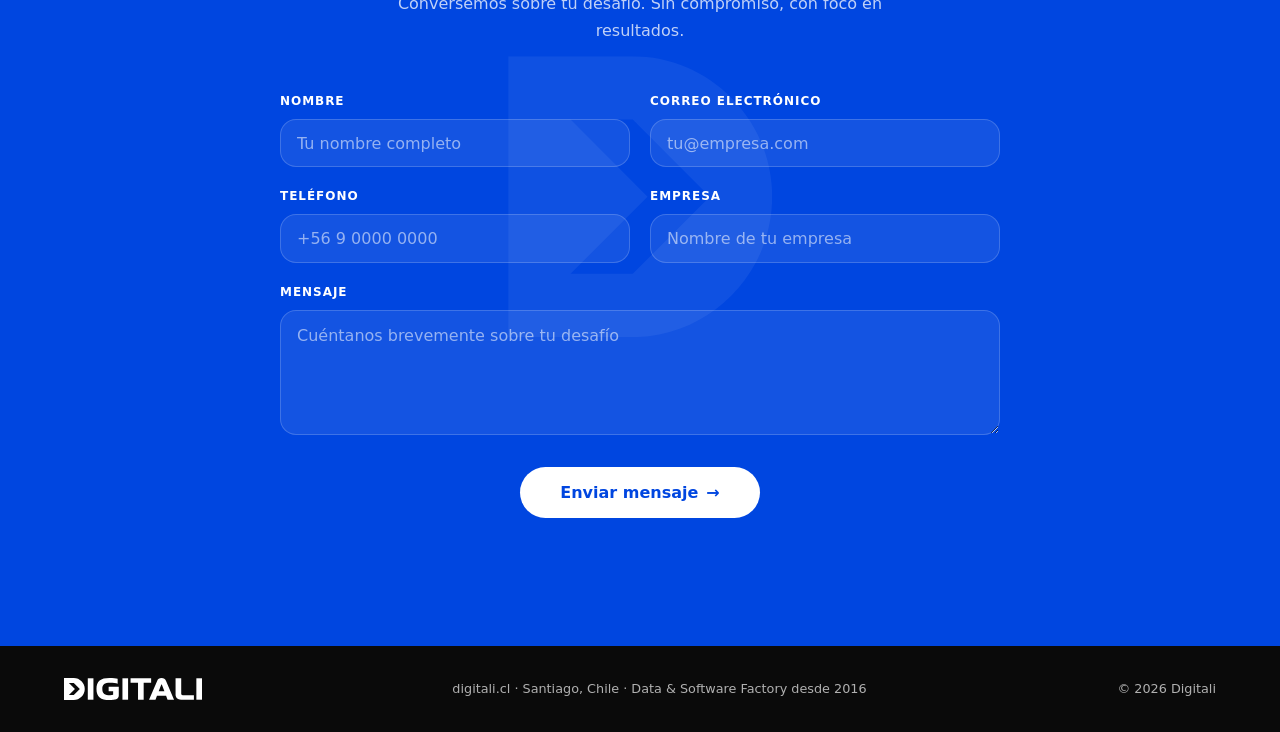
==== commit abda9db2: "add-changes-home" ====
--- a/index.html
+++ b/index.html
@@ -652,23 +652,39 @@
   <section id="cta" aria-labelledby="cta-title">
     <h2 id="cta-title" class="section-title">Hagamos algo<br>que funcione.</h2>
     <p class="section-sub">Conversemos sobre tu desafío. Sin compromiso, con foco en resultados.</p>
-    <a href="mailto:cristian.gonzalezh@digitali.cl" class="btn-white">Agendar conversación<span aria-hidden="true"> →</span></a>
-    <div class="cta-contacts">
-      <address class="contact-person">
-        <div class="contact-name">Cristian González Holuigue</div>
-        <div class="contact-info">
-          <a href="mailto:cristian.gonzalezh@digitali.cl">cristian.gonzalezh@digitali.cl</a><br>
-          <a href="tel:+56991951159">+56 9 9195 1159</a>
-        </div>
-      </address>
-      <address class="contact-person">
-        <div class="contact-name">Humberto Ramírez Miranda</div>
-        <div class="contact-info">
-          <a href="mailto:humberto.ramirez@digitali.cl">humberto.ramirez@digitali.cl</a><br>
-          <a href="tel:+56992497648">+56 9 9249 7648</a>
-        </div>
-      </address>
-    </div>
+
+    <form class="cta-form" id="ctaForm" novalidate aria-label="Formulario de contacto">
+      <div class="cta-form-row">
+        <div class="cta-field">
+          <label for="cta-name">Nombre</label>
+          <input id="cta-name" name="name" type="text" autocomplete="name" required placeholder="Tu nombre completo">
+        </div>
+        <div class="cta-field">
+          <label for="cta-email">Correo electrónico</label>
+          <input id="cta-email" name="email" type="email" autocomplete="email" required placeholder="tu@empresa.com">
+        </div>
+      </div>
+
+      <div class="cta-form-row">
+        <div class="cta-field">
+          <label for="cta-phone">Teléfono</label>
+          <input id="cta-phone" name="phone" type="tel" autocomplete="tel" placeholder="+56 9 0000 0000">
+        </div>
+        <div class="cta-field">
+          <label for="cta-company">Empresa</label>
+          <input id="cta-company" name="company" type="text" autocomplete="organization" placeholder="Nombre de tu empresa">
+        </div>
+      </div>
+
+      <div class="cta-field cta-field--full">
+        <label for="cta-message">Mensaje</label>
+        <textarea id="cta-message" name="message" rows="4" required placeholder="Cuéntanos brevemente sobre tu desafío"></textarea>
+      </div>
+
+      <button type="submit" class="btn-white cta-form-submit">
+        Enviar mensaje<span aria-hidden="true"> →</span>
+      </button>
+    </form>
   </section>
 
   </main>
--- a/css/tokens.css
+++ b/css/tokens.css
@@ -156,13 +156,13 @@
 
 /* ── GLOBAL TOKENS (theme-agnostic) ── */
 :root {
-  /* Colors · service accents (brand-fixed across themes) */
-  --service-data: #0050FF;
-  --service-data-soft: #4A85FF;
-  --service-ai: #7C3AED;
-  --service-ai-soft: #A78BFA;
-  --service-software: #06B6D4;
-  --service-software-soft: #22D3EE;
+  /* Colors · service accents (brand-fixed, intensidad +10%) */
+  --service-data: #2D60E0;
+  --service-data-soft: #608AE9;
+  --service-ai: #8055D4;
+  --service-ai-soft: #AB8EE0;
+  --service-software: #2D9FB8;
+  --service-software-soft: #5BBACE;
 
   /* Typography · families */
   --font-display: 'Avenir Next', -apple-system, BlinkMacSystemFont, 'Segoe UI', system-ui, sans-serif;
--- a/css/style.css
+++ b/css/style.css
@@ -340,16 +340,18 @@
     linear-gradient(180deg, rgba(10, 10, 10, 0.2) 0%, rgba(10, 10, 10, 0.4) 100%);
 }
 
-/* Contenido del hero (constreñido al hero container 1800px) */
+/* Contenido del hero (1400px max, sin padding lateral) */
 .hero-content {
   position: relative;
   z-index: 3;
   width: 100%;
+  max-width: var(--container-max);
+  margin: 0 auto;
   display: flex;
   flex-direction: column;
   justify-content: center;
   gap: 3.5rem;
-  padding: 8rem var(--hero-container-pad) 4rem;
+  padding: 8rem 0 4rem;
 }
 
 .hero-left {
@@ -365,7 +367,7 @@
   font-weight: var(--fw-semibold);
   letter-spacing: 0.12em;
   text-transform: uppercase;
-  color: var(--blue);
+  color: var(--blue-on-dark);
   margin-bottom: 2rem;
 }
 
@@ -374,7 +376,7 @@
   display: block;
   width: 24px;
   height: 2px;
-  background: var(--blue);
+  background: var(--blue-on-dark);
 }
 
 .hero-title {
@@ -384,17 +386,17 @@
   line-height: 1.0;
   letter-spacing: -0.025em;
   margin-bottom: 1.5rem;
-  color: var(--off-white);
+  color: var(--text-on-inverse);
 }
 
 .hero-title em {
   font-style: normal;
-  color: var(--blue);
+  color: var(--blue-on-dark);
 }
 
 .hero-subtitle {
-  color: rgba(212, 212, 208, 0.95);
-  max-width: 480px;
+  color: var(--text-on-inverse-faint);
+  max-width: 600px;
   line-height: 1.7;
   margin-bottom: 2.5rem;
   font-weight: var(--fw-regular);
@@ -404,7 +406,7 @@
 .hero-actions {
   display: flex;
   align-items: center;
-  gap: 1rem;
+  gap: 3rem;
   flex-wrap: wrap;
 }
 
@@ -429,7 +431,7 @@
 }
 
 .btn-ghost {
-  color: var(--off-white);
+  color: var(--text-on-inverse);
   font-weight: var(--fw-semibold);
   font-size: var(--fs-base);
   text-decoration: none;
@@ -442,7 +444,7 @@
 
 .btn-ghost:hover {
   gap: 10px;
-  color: var(--white);
+  color: var(--text-on-inverse-strong);
 }
 
 /* Stats: barra horizontal full-width con 4 celdas centradas */
@@ -486,19 +488,19 @@
   font-family: var(--font-display);
   font-size: var(--fs-3xl);
   font-weight: var(--fw-heavy);
-  color: var(--off-white);
+  color: var(--text-on-inverse);
   line-height: 1;
   margin-bottom: 0.5rem;
   letter-spacing: -0.03em;
 }
 
 .stat-num span {
-  color: var(--off-white);
+  color: var(--text-on-inverse);
 }
 
 .stat-lbl {
   font-size: var(--fs-2xs);
-  color: rgba(200, 200, 196, 0.85);
+  color: var(--text-on-inverse-faint);
   letter-spacing: 0.1em;
   text-transform: uppercase;
   font-weight: var(--fw-semibold);
@@ -689,7 +691,6 @@
 
 .service-media-orb {
   position: absolute;
-  border-radius: var(--radius-circle);
   background: rgba(255, 255, 255, 0.12);
   filter: blur(2px);
   z-index: 1;
@@ -723,12 +724,68 @@
   animation-delay: -6s;
 }
 
+/* ── ORB SHAPES por servicio (matchean el ícono superior derecho) ── */
+/* Datos (◈) → diamantes rotados */
+.service-card[data-service="data"] .service-media-orb {
+  border-radius: 8px;
+  transform-origin: center;
+  animation-name: serviceFloatDiamond;
+}
+
+.service-card[data-service="data"] .service-media-orb:nth-child(3) {
+  width: 36px;
+  height: 36px;
+  border-radius: 4px;
+}
+
+/* IA (◉) → círculos con anillo interior */
+.service-card[data-service="ai"] .service-media-orb {
+  border-radius: var(--radius-circle);
+  background: transparent;
+  box-shadow:
+    inset 0 0 0 8px rgba(255, 255, 255, 0.14),
+    inset 0 0 0 22px rgba(255, 255, 255, 0.06);
+}
+
+.service-card[data-service="ai"] .service-media-orb:nth-child(1) {
+  box-shadow:
+    inset 0 0 0 12px rgba(255, 255, 255, 0.16),
+    inset 0 0 0 28px rgba(255, 255, 255, 0.05);
+}
+
+.service-card[data-service="ai"] .service-media-orb:nth-child(3) {
+  box-shadow: inset 0 0 0 6px rgba(255, 255, 255, 0.22);
+}
+
+/* Software (◧) → cuadrados con esquinas suaves */
+.service-card[data-service="software"] .service-media-orb {
+  border-radius: 6px;
+}
+
+.service-card[data-service="software"] .service-media-orb:nth-child(1) {
+  border-radius: 14px;
+}
+
+.service-card[data-service="software"] .service-media-orb:nth-child(3) {
+  border-radius: 4px;
+}
+
 @keyframes serviceFloat {
   0%, 100% {
     transform: translate(0, 0) scale(1);
   }
   50% {
     transform: translate(12px, -16px) scale(1.08);
+  }
+}
+
+/* Variante para los diamantes (Datos): preserva la rotación 45° */
+@keyframes serviceFloatDiamond {
+  0%, 100% {
+    transform: rotate(45deg) translate(0, 0) scale(1);
+  }
+  50% {
+    transform: rotate(45deg) translate(12px, -16px) scale(1.08);
   }
 }
 
@@ -1046,7 +1103,8 @@
   backdrop-filter: blur(8px);
   -webkit-backdrop-filter: blur(8px);
   transition: border-color 0.36s var(--ease-smooth), background 0.36s var(--ease-smooth), box-shadow 0.36s var(--ease-smooth);
-  animation: stepFloat 9s ease-in-out infinite;
+  animation: stepFloat 5.6s ease-in-out infinite;
+  animation-delay: 0s;
   will-change: transform;
   flex: 1;
   width: 100%;
@@ -1054,12 +1112,17 @@
   flex-direction: column;
 }
 
-.step-chip:nth-child(3) .step-chip-inner { animation-delay: -1.2s; animation-duration: 10s; }
-.step-chip:nth-child(4) .step-chip-inner { animation-delay: -3s; animation-duration: 8.5s; }
-.step-chip:nth-child(5) .step-chip-inner { animation-delay: -4.2s; animation-duration: 9.5s; }
-.step-chip:nth-child(6) .step-chip-inner { animation-delay: -5.5s; animation-duration: 10.5s; }
-.step-chip:nth-child(7) .step-chip-inner { animation-delay: -6.5s; animation-duration: 9s; }
-.step-chip:nth-child(8) .step-chip-inner { animation-delay: -7.5s; animation-duration: 11s; }
+/* Cada chip arranca ~1s desfasado del anterior y usa una duración única
+   (todos coprimos entre sí) para que sus picos nunca coincidan
+   simultáneamente: jamás se mueven al unísono. */
+.step-chip:nth-child(1) .step-chip-inner { animation-delay: 0s;    animation-duration: 5.6s; }
+.step-chip:nth-child(2) .step-chip-inner { animation-delay: -1.05s; animation-duration: 6.3s; }
+.step-chip:nth-child(3) .step-chip-inner { animation-delay: -2s;   animation-duration: 5.85s; }
+.step-chip:nth-child(4) .step-chip-inner { animation-delay: -2.95s; animation-duration: 6.7s; }
+.step-chip:nth-child(5) .step-chip-inner { animation-delay: -3.85s; animation-duration: 6.1s; }
+.step-chip:nth-child(6) .step-chip-inner { animation-delay: -4.7s; animation-duration: 7s; }
+.step-chip:nth-child(7) .step-chip-inner { animation-delay: -5.5s; animation-duration: 5.85s; }
+.step-chip:nth-child(8) .step-chip-inner { animation-delay: -6.4s; animation-duration: 7.2s; }
 
 @keyframes stepFloat {
   0%, 100% { transform: translateY(0); }
@@ -1999,6 +2062,97 @@
   box-shadow: 0 12px 40px rgba(0, 0, 0, 0.2);
 }
 
+/* ── CTA FORM ── */
+.cta-form {
+  position: relative;
+  z-index: 1;
+  margin: 3rem auto 0;
+  max-width: 720px;
+  display: flex;
+  flex-direction: column;
+  gap: 1.25rem;
+  text-align: left;
+}
+
+.cta-form-row {
+  display: grid;
+  grid-template-columns: 1fr 1fr;
+  gap: 1.25rem;
+}
+
+.cta-field {
+  display: flex;
+  flex-direction: column;
+  gap: 0.5rem;
+}
+
+.cta-field--full {
+  grid-column: 1 / -1;
+}
+
+.cta-field label {
+  font-family: var(--font-display);
+  font-size: var(--fs-xs);
+  font-weight: var(--fw-semibold);
+  letter-spacing: 0.08em;
+  text-transform: uppercase;
+  color: var(--white);
+}
+
+.cta-field input,
+.cta-field textarea {
+  width: 100%;
+  font-family: var(--font-body);
+  font-size: var(--fs-md);
+  font-weight: var(--fw-regular);
+  color: var(--white);
+  background: rgba(255, 255, 255, 0.08);
+  border: 1px solid rgba(255, 255, 255, 0.18);
+  border-radius: var(--radius-lg);
+  padding: 0.85rem 1rem;
+  transition: background 0.32s var(--ease-smooth), border-color 0.32s var(--ease-smooth), box-shadow 0.32s var(--ease-smooth);
+  -webkit-appearance: none;
+  appearance: none;
+}
+
+.cta-field textarea {
+  resize: vertical;
+  min-height: 120px;
+  line-height: 1.5;
+}
+
+.cta-field input::placeholder,
+.cta-field textarea::placeholder {
+  color: rgba(255, 255, 255, 0.55);
+}
+
+.cta-field input:hover,
+.cta-field textarea:hover {
+  background: rgba(255, 255, 255, 0.12);
+  border-color: rgba(255, 255, 255, 0.28);
+}
+
+.cta-field input:focus-visible,
+.cta-field textarea:focus-visible {
+  outline: none;
+  background: rgba(255, 255, 255, 0.14);
+  border-color: var(--white);
+  box-shadow: 0 0 0 3px rgba(255, 255, 255, 0.18);
+}
+
+.cta-field input:invalid:not(:placeholder-shown),
+.cta-field textarea:invalid:not(:placeholder-shown) {
+  border-color: rgba(255, 200, 200, 0.6);
+}
+
+.cta-form-submit {
+  margin-top: 0.75rem;
+  align-self: center;
+  border: none;
+  cursor: pointer;
+  font-family: var(--font-display);
+}
+
 .cta-contacts {
   display: flex;
   justify-content: center;
@@ -2103,7 +2257,7 @@
 @media (max-width: 1024px) {
   .hero-content {
     gap: 3rem;
-    padding: 6rem var(--container-pad) 3rem;
+    padding: 6rem 0 3rem;
   }
 
   .hero-rings {
@@ -2212,6 +2366,10 @@
     grid-template-columns: repeat(2, 1fr);
   }
 
+  .cta-form-row {
+    grid-template-columns: 1fr;
+  }
+
 }
 
 @media (max-width: 480px) {
@@ -2220,7 +2378,7 @@
   }
 
   .hero-content {
-    padding: 5rem var(--container-pad) 3rem;
+    padding: 5rem 0 3rem;
   }
 
   .hero-title {
@@ -2313,7 +2471,7 @@
 
 @media (max-height: 858px) and (min-width: 1025px) {
   .hero-content {
-    padding: 4rem var(--hero-container-pad) 2.5rem;
+    padding: 4rem 0 2.5rem;
   }
 
   .hero-title {
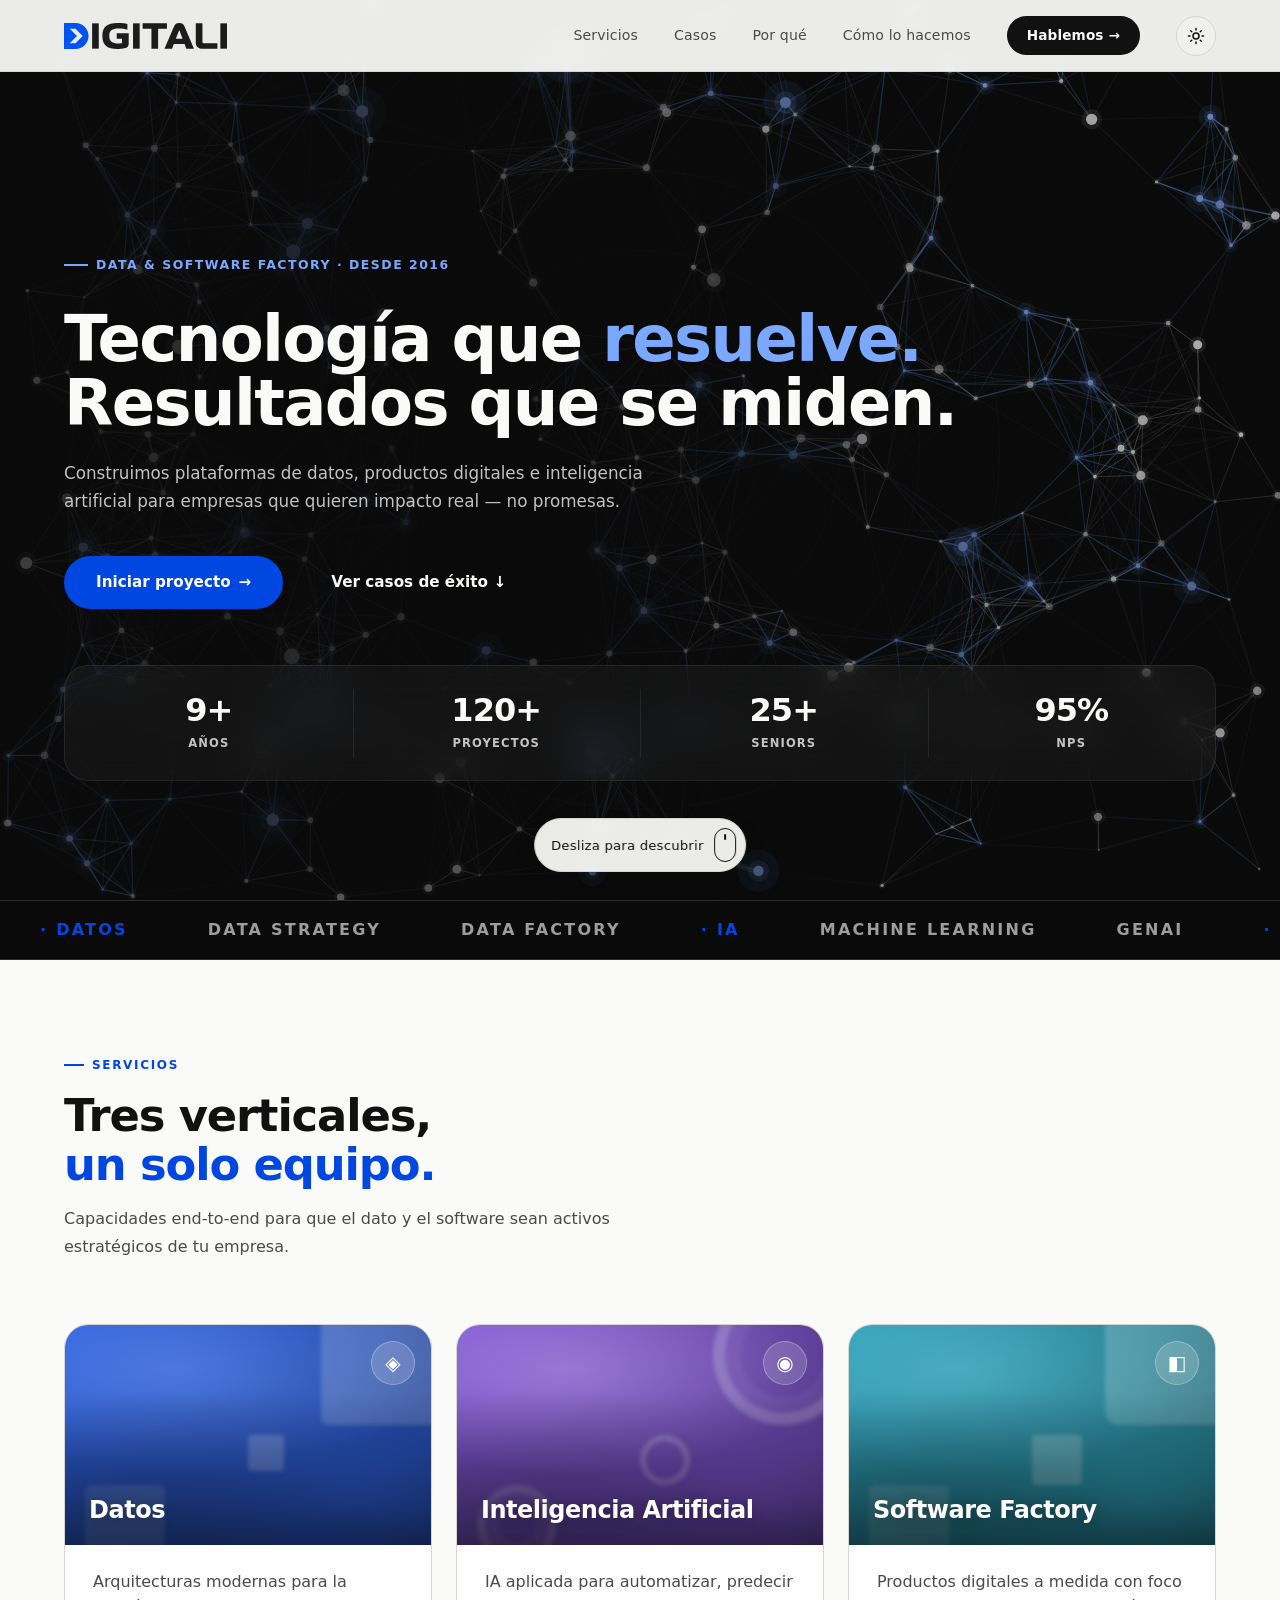
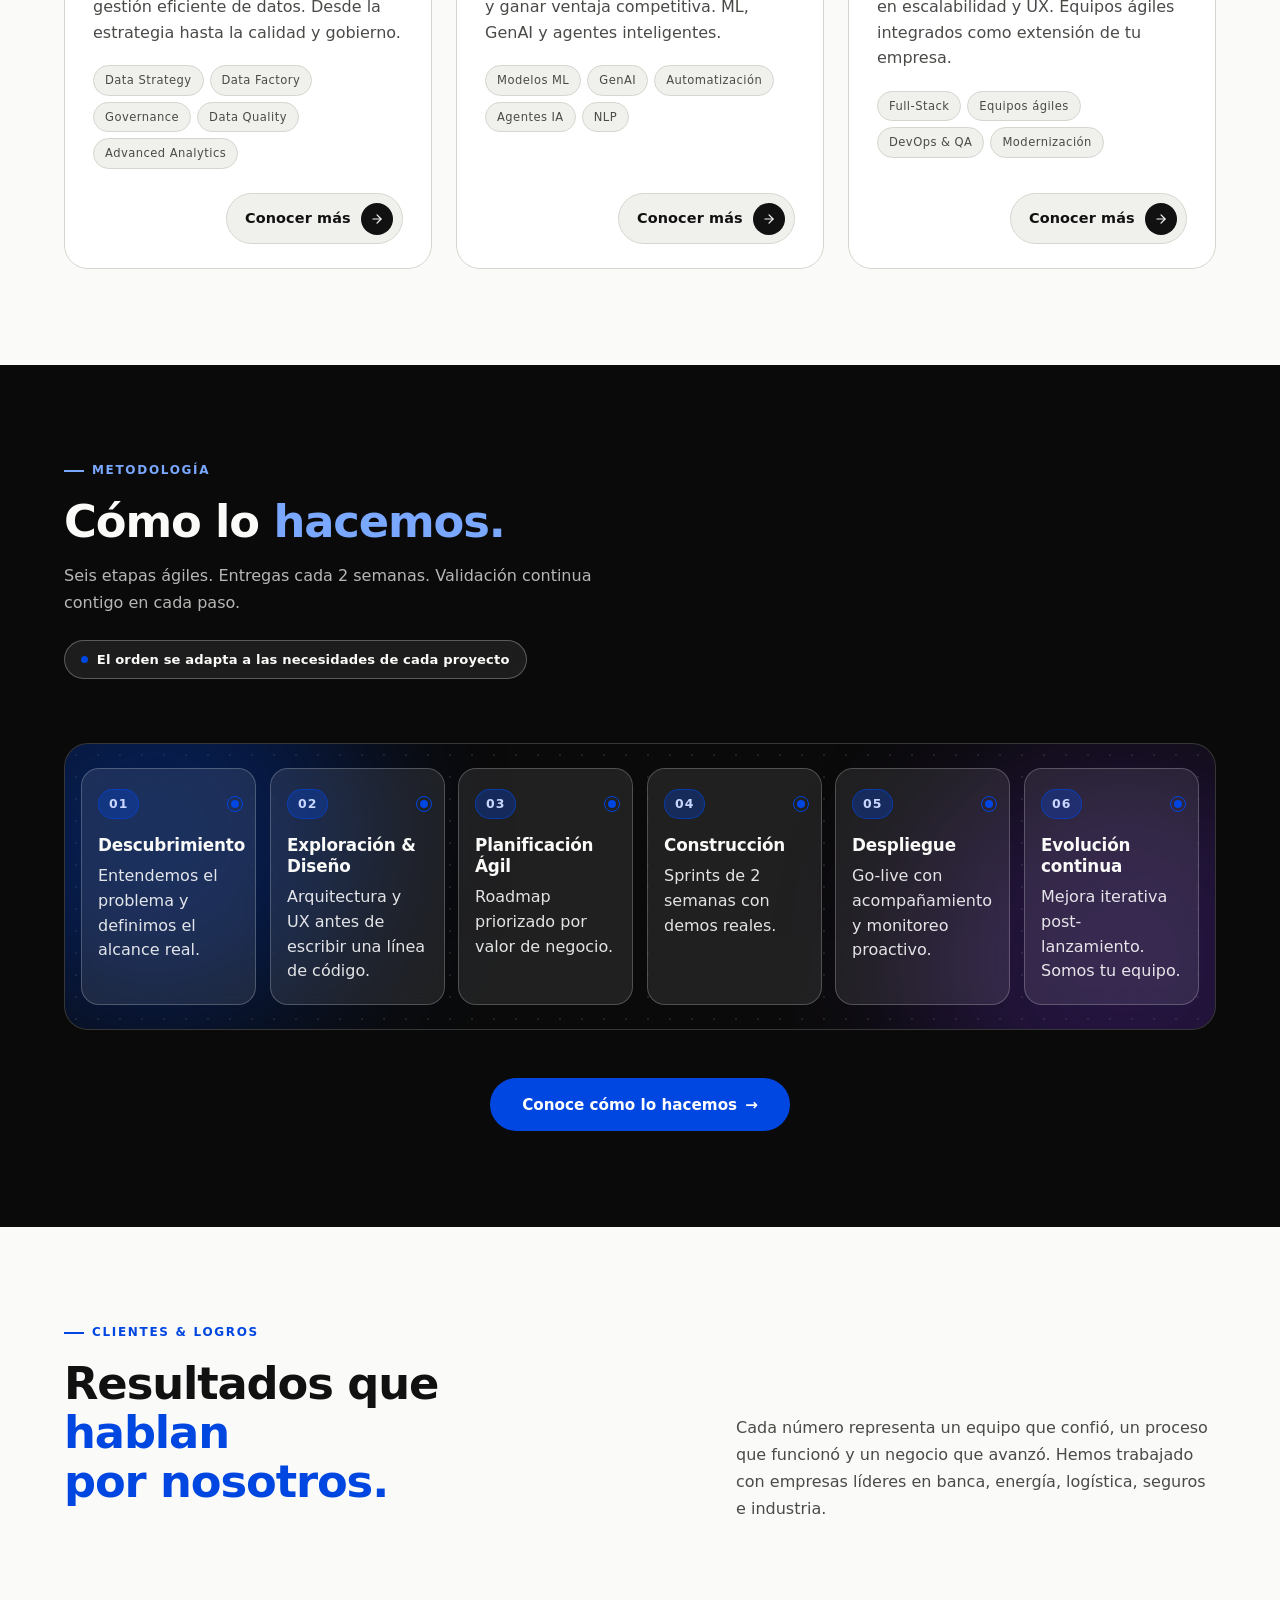
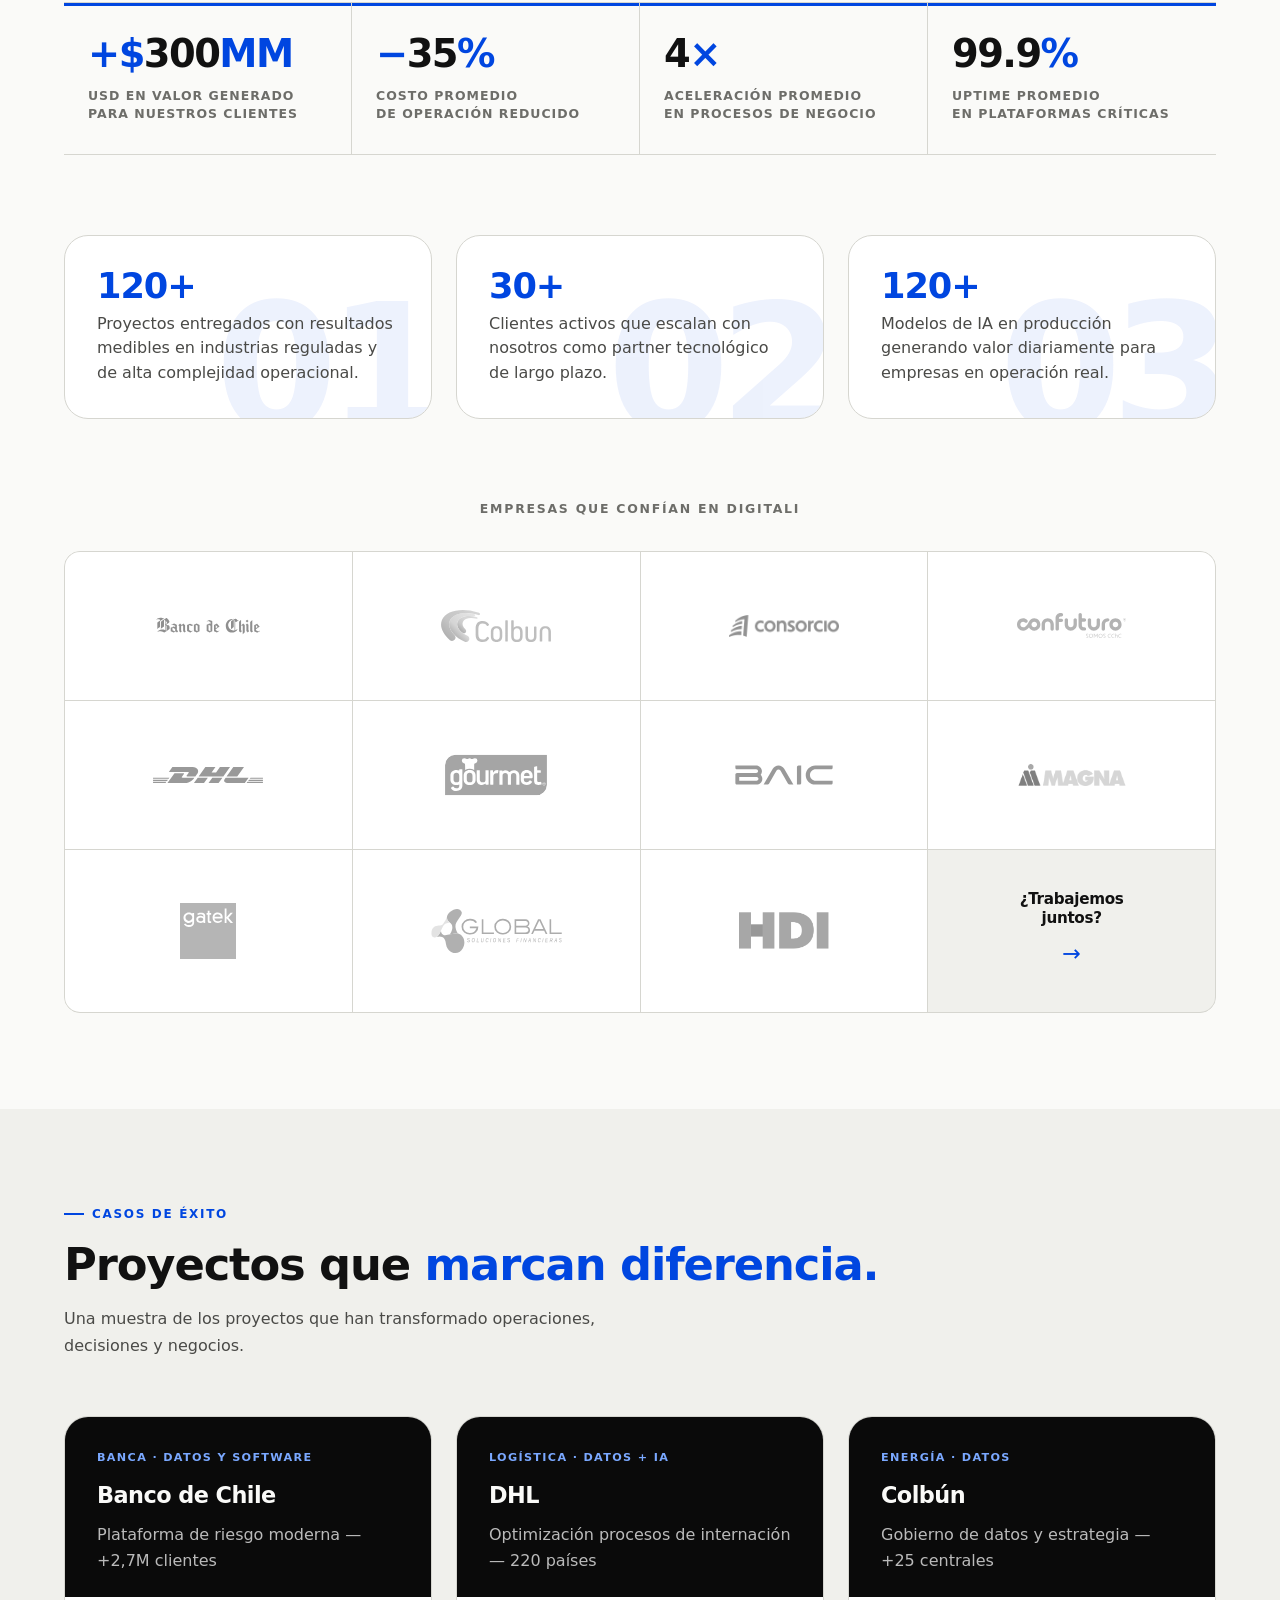
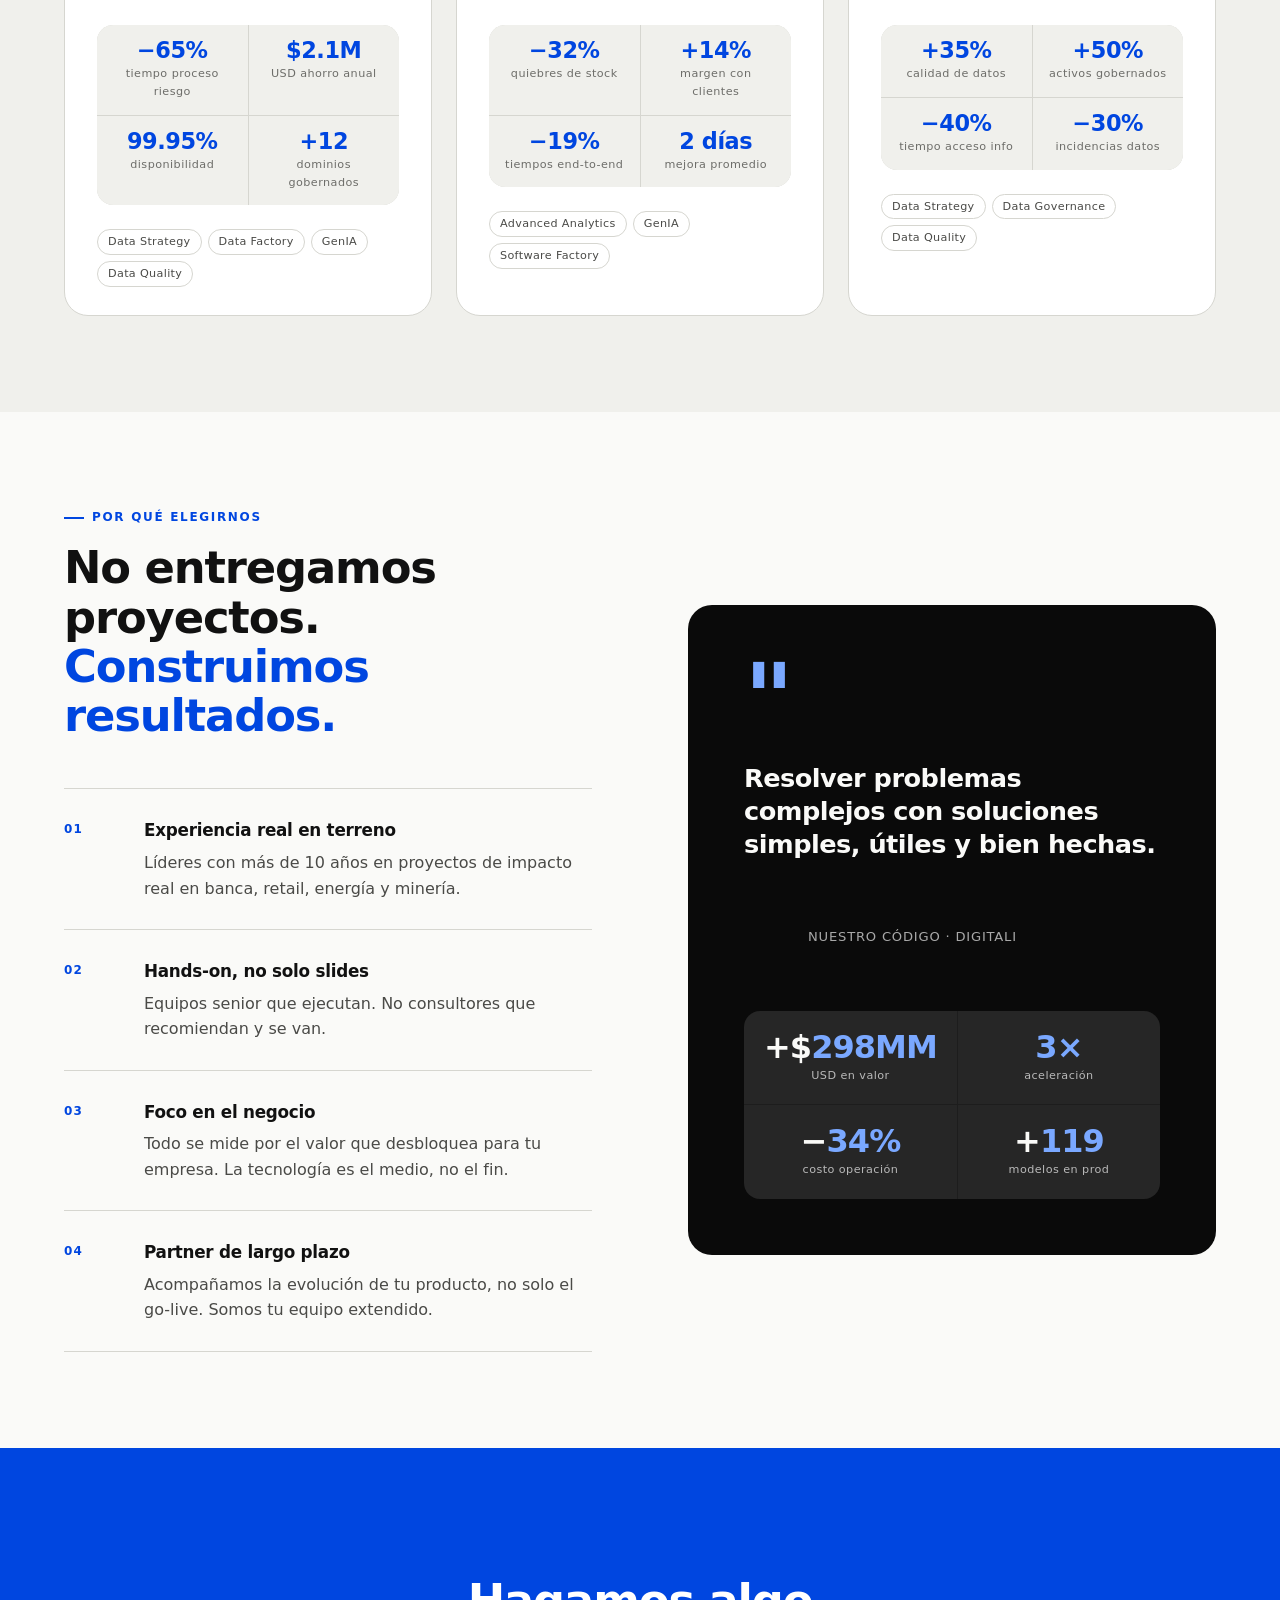
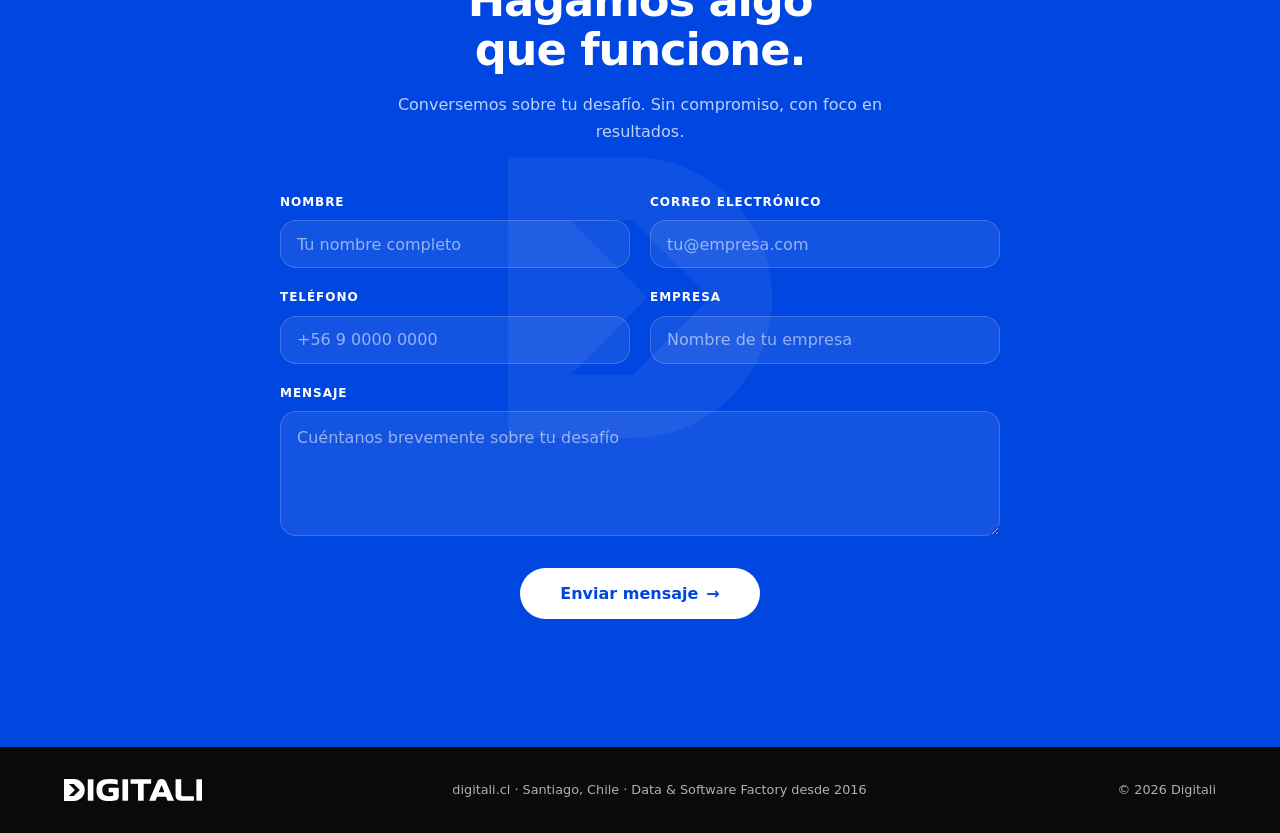
==== commit 553aa3db: "add-pages" ====
--- a/index.html
+++ b/index.html
@@ -4,61 +4,79 @@
 <head>
   <meta charset="UTF-8">
   <meta name="viewport" content="width=device-width, initial-scale=1.0">
-  <title>Digitali · Data & Software Factory</title>
+
+  <!-- Primary meta -->
+  <title>Digitali · Data &amp; Software Factory en Chile</title>
+  <meta name="description"
+    content="Digitali construye plataformas de datos, productos digitales e inteligencia artificial para empresas que quieren transformar su negocio. +120 proyectos, +9 años, equipo end-to-end.">
+  <meta name="keywords" content="data factory, software factory, inteligencia artificial, IA, machine learning, GenAI, data strategy, data governance, consultora datos Chile, Santiago, Digitali">
+  <meta name="author" content="Digitali">
+  <meta name="robots" content="index, follow, max-image-preview:large">
+  <meta name="theme-color" content="#0046E0">
+  <link rel="canonical" href="https://digitali.cl/">
+
+  <!-- Open Graph -->
+  <meta property="og:type" content="website">
+  <meta property="og:locale" content="es_CL">
+  <meta property="og:site_name" content="Digitali">
+  <meta property="og:url" content="https://digitali.cl/">
+  <meta property="og:title" content="Digitali · Data &amp; Software Factory en Chile">
+  <meta property="og:description"
+    content="Plataformas de datos, productos digitales e IA aplicada. End-to-end, desde la estrategia hasta operación continua.">
+  <meta property="og:image" content="https://digitali.cl/assets/og-image.png">
+
+  <!-- Twitter Card -->
+  <meta name="twitter:card" content="summary_large_image">
+  <meta name="twitter:title" content="Digitali · Data &amp; Software Factory">
+  <meta name="twitter:description"
+    content="Plataformas de datos, productos digitales e IA aplicada para empresas que toman decisiones con confianza.">
+  <meta name="twitter:image" content="https://digitali.cl/assets/og-image.png">
+
+  <!-- Assets · preload critical -->
+  <link rel="preload" as="image" type="image/svg+xml" href="assets/digitali-logo.svg" fetchpriority="high">
   <link rel="stylesheet" href="css/tokens.css">
   <link rel="stylesheet" href="css/style.css">
   <link rel="icon" type="image/svg+xml" href="assets/favicon.svg">
+
+  <!-- Structured data · Organization -->
+  <script type="application/ld+json">
+  {
+    "@context": "https://schema.org",
+    "@type": "Organization",
+    "name": "Digitali",
+    "alternateName": "Digitali Data & Software Factory",
+    "url": "https://digitali.cl",
+    "logo": "https://digitali.cl/assets/digitali-logo.svg",
+    "description": "Data & Software Factory en Chile. Construimos plataformas de datos, productos digitales e inteligencia artificial.",
+    "foundingDate": "2016",
+    "address": {
+      "@type": "PostalAddress",
+      "addressLocality": "Santiago",
+      "addressCountry": "CL"
+    },
+    "areaServed": { "@type": "Country", "name": "Chile" },
+    "knowsAbout": ["Data Strategy", "Data Governance", "Machine Learning", "Inteligencia Artificial Generativa", "Software Factory", "Cloud", "Analytics"]
+  }
+  </script>
+
+  <!-- Structured data · Website with SearchAction -->
+  <script type="application/ld+json">
+  {
+    "@context": "https://schema.org",
+    "@type": "WebSite",
+    "name": "Digitali",
+    "url": "https://digitali.cl/",
+    "inLanguage": "es-CL"
+  }
+  </script>
 </head>
 
 <body>
 
   <a href="#main" class="skip-link">Saltar al contenido principal</a>
 
-  <!-- NAV -->
-  <header>
-    <nav aria-label="Navegación principal">
-      <a href="#hero" class="nav-logo" aria-label="Digitali · Inicio">
-        <img src="assets/digitali-logo.svg" alt="">
-      </a>
-      <div class="nav-links">
-        <a href="#services">Servicios</a>
-        <a href="#achievements">Clientes</a>
-        <a href="#cases">Casos</a>
-        <a href="#why">Por qué elegirnos</a>
-        <a href="#cta" class="nav-cta">Hablemos<span aria-hidden="true"> →</span></a>
-        <button class="theme-toggle" id="themeToggle" aria-label="Cambiar a modo oscuro" aria-pressed="false">
-          <svg class="icon-sun" viewBox="0 0 24 24" fill="none" stroke="currentColor" stroke-width="2"
-            stroke-linecap="round" stroke-linejoin="round" aria-hidden="true" focusable="false">
-            <circle cx="12" cy="12" r="4" />
-            <path
-              d="M12 2v2M12 20v2M4.93 4.93l1.41 1.41M17.66 17.66l1.41 1.41M2 12h2M20 12h2M4.93 19.07l1.41-1.41M17.66 6.34l1.41-1.41" />
-          </svg>
-          <svg class="icon-moon" viewBox="0 0 24 24" fill="none" stroke="currentColor" stroke-width="2"
-            stroke-linecap="round" stroke-linejoin="round" aria-hidden="true" focusable="false">
-            <path d="M21 12.79A9 9 0 1 1 11.21 3 7 7 0 0 0 21 12.79z" />
-          </svg>
-        </button>
-        <button class="hamburger" id="navToggle" aria-label="Abrir menú" aria-expanded="false"
-          aria-controls="mobileMenu">
-          <span aria-hidden="true"></span>
-          <span aria-hidden="true"></span>
-          <span aria-hidden="true"></span>
-        </button>
-      </div>
-    </nav>
-  </header>
-
-  <div class="mobile-menu" id="mobileMenu" aria-hidden="true">
-    <div class="mobile-menu-links">
-      <a href="#services" tabindex="-1">Servicios</a>
-      <a href="#achievements" tabindex="-1">Clientes</a>
-      <a href="#cases" tabindex="-1">Casos</a>
-      <a href="#why" tabindex="-1">Por qué elegirnos</a>
-    </div>
-    <div class="mobile-menu-footer">
-      <a href="#cta" class="nav-cta" tabindex="-1">Hablemos<span aria-hidden="true"> →</span></a>
-    </div>
-  </div>
+  <!-- Shared nav + mobile menu (injected by js/partials.js) -->
+  <div data-include="header"></div>
 
   <main id="main">
 
@@ -188,7 +206,7 @@
             <span class="tag">Data Quality</span>
             <span class="tag">Advanced Analytics</span>
           </div>
-          <a href="#cta" class="service-cta">
+          <a href="services/data.html" class="service-cta">
             <span class="service-cta-label">Conocer más</span>
             <span class="service-cta-icon" aria-hidden="true">
               <svg viewBox="0 0 24 24" fill="none" stroke="currentColor" stroke-width="2"
@@ -220,7 +238,7 @@
             <span class="tag">Agentes IA</span>
             <span class="tag">NLP</span>
           </div>
-          <a href="#cta" class="service-cta">
+          <a href="services/artificial-intelligence.html" class="service-cta">
             <span class="service-cta-label">Conocer más</span>
             <span class="service-cta-icon" aria-hidden="true">
               <svg viewBox="0 0 24 24" fill="none" stroke="currentColor" stroke-width="2"
@@ -251,7 +269,7 @@
             <span class="tag">DevOps & QA</span>
             <span class="tag">Modernización</span>
           </div>
-          <a href="#cta" class="service-cta">
+          <a href="services/software-factory.html" class="service-cta">
             <span class="service-cta-label">Conocer más</span>
             <span class="service-cta-icon" aria-hidden="true">
               <svg viewBox="0 0 24 24" fill="none" stroke="currentColor" stroke-width="2"
@@ -341,6 +359,9 @@
         </div>
       </article>
     </div>
+    <div class="how-cta reveal">
+      <a href="how-we-do-it.html" class="btn-primary">Conoce cómo lo hacemos<span aria-hidden="true"> →</span></a>
+    </div>
   </section>
 
   <!-- ACHIEVEMENTS / CLIENTES Y LOGROS -->
@@ -410,23 +431,23 @@
     <div class="clients-wall">
       <div class="client-tile">
         <span class="client-tile-bg" style="background-image: url('assets/clients-logo/bancodechile-bg.webp')"></span>
-        <img src="assets/clients-logo/bancodechile-logo.svg" alt="Banco de Chile">
+        <img loading="lazy" decoding="async" src="assets/clients-logo/bancodechile-logo.svg" alt="Banco de Chile">
       </div>
       <div class="client-tile">
         <span class="client-tile-bg" style="background-image: url('assets/clients-logo/colbun-bg.jpg')"></span>
-        <img src="assets/clients-logo/colbun-logo.svg" alt="Colbún">
+        <img loading="lazy" decoding="async" src="assets/clients-logo/colbun-logo.svg" alt="Colbún">
       </div>
       <div class="client-tile">
         <span class="client-tile-bg" style="background-image: url('assets/clients-logo/consorcio-bg.webp')"></span>
-        <img src="assets/clients-logo/consorcio-logo.webp" alt="Consorcio">
+        <img loading="lazy" decoding="async" src="assets/clients-logo/consorcio-logo.webp" alt="Consorcio">
       </div>
       <div class="client-tile">
         <span class="client-tile-bg" style="background-image: url('assets/clients-logo/confuturo-bg.jpg')"></span>
-        <img src="assets/clients-logo/confuturo-logo.svg" alt="Confuturo">
+        <img loading="lazy" decoding="async" src="assets/clients-logo/confuturo-logo.svg" alt="Confuturo">
       </div>
       <div class="client-tile">
         <span class="client-tile-bg" style="background-image: url('assets/clients-logo/dhl-bg.png')"></span>
-        <img src="assets/clients-logo/dhl-logo.svg" alt="DHL">
+        <img loading="lazy" decoding="async" src="assets/clients-logo/dhl-logo.svg" alt="DHL">
       </div>
       <div class="client-tile client-tile--gourmet">
         <span class="client-tile-bg" style="background-image: url('assets/clients-logo/gourmet-bg.jpg')"></span>
@@ -437,11 +458,11 @@
       </div>
       <div class="client-tile">
         <span class="client-tile-bg" style="background-image: url('assets/clients-logo/baic-bg.jpg')"></span>
-        <img src="assets/clients-logo/baic-logo.svg" alt="BAIC Latam">
+        <img loading="lazy" decoding="async" src="assets/clients-logo/baic-logo.svg" alt="BAIC Latam">
       </div>
       <div class="client-tile">
         <span class="client-tile-bg" style="background-image: url('assets/clients-logo/magna-bg.jpeg')"></span>
-        <img src="assets/clients-logo/magna-logo.png" alt="Magna">
+        <img loading="lazy" decoding="async" src="assets/clients-logo/magna-logo.png" alt="Magna">
       </div>
       <div class="client-tile client-tile--gatek">
         <span class="client-tile-bg" style="background-image: url('assets/clients-logo/gatek-bg.jpg')"></span>
@@ -461,11 +482,11 @@
       </div>
       <div class="client-tile">
         <span class="client-tile-bg" style="background-image: url('assets/clients-logo/globalchile-bg.webp')"></span>
-        <img src="assets/clients-logo/global-logo.svg" alt="Global" style="width: 170px">
+        <img loading="lazy" decoding="async" src="assets/clients-logo/global-logo.svg" alt="Global" style="width: 170px">
       </div>
       <div class="client-tile">
         <span class="client-tile-bg" style="background-image: url('assets/clients-logo/hdi-bg.webp')"></span>
-        <img src="assets/clients-logo/hdi-logo.png" alt="HDI" style="width: 90px">
+        <img loading="lazy" decoding="async" src="assets/clients-logo/hdi-logo.png" alt="HDI" style="width: 90px">
       </div>
       <a href="#cta" class="client-tile client-tile--cta">
         <span class="client-tile-cta-text">¿Trabajemos<br>juntos?</span>
@@ -689,13 +710,10 @@
 
   </main>
 
-  <!-- FOOTER -->
-  <footer>
-    <div class="footer-logo"><img src="assets/digitali-logo.svg" alt="Digitali"></div>
-    <div>digitali.cl · Santiago, Chile · Data &amp; Software Factory desde 2016</div>
-    <div>© 2026 Digitali</div>
-  </footer>
-
+  <!-- Shared footer (injected by js/partials.js) -->
+  <div data-include="footer"></div>
+
+  <script src="js/partials.js"></script>
   <script src="js/script.js"></script>
 </body>
 
--- a/css/style.css
+++ b/css/style.css
@@ -993,6 +993,14 @@
 .how-header {
   position: relative;
   z-index: 2;
+}
+
+.how-cta {
+  position: relative;
+  z-index: 2;
+  display: flex;
+  justify-content: center;
+  margin-top: 3rem;
 }
 
 .how-tag {
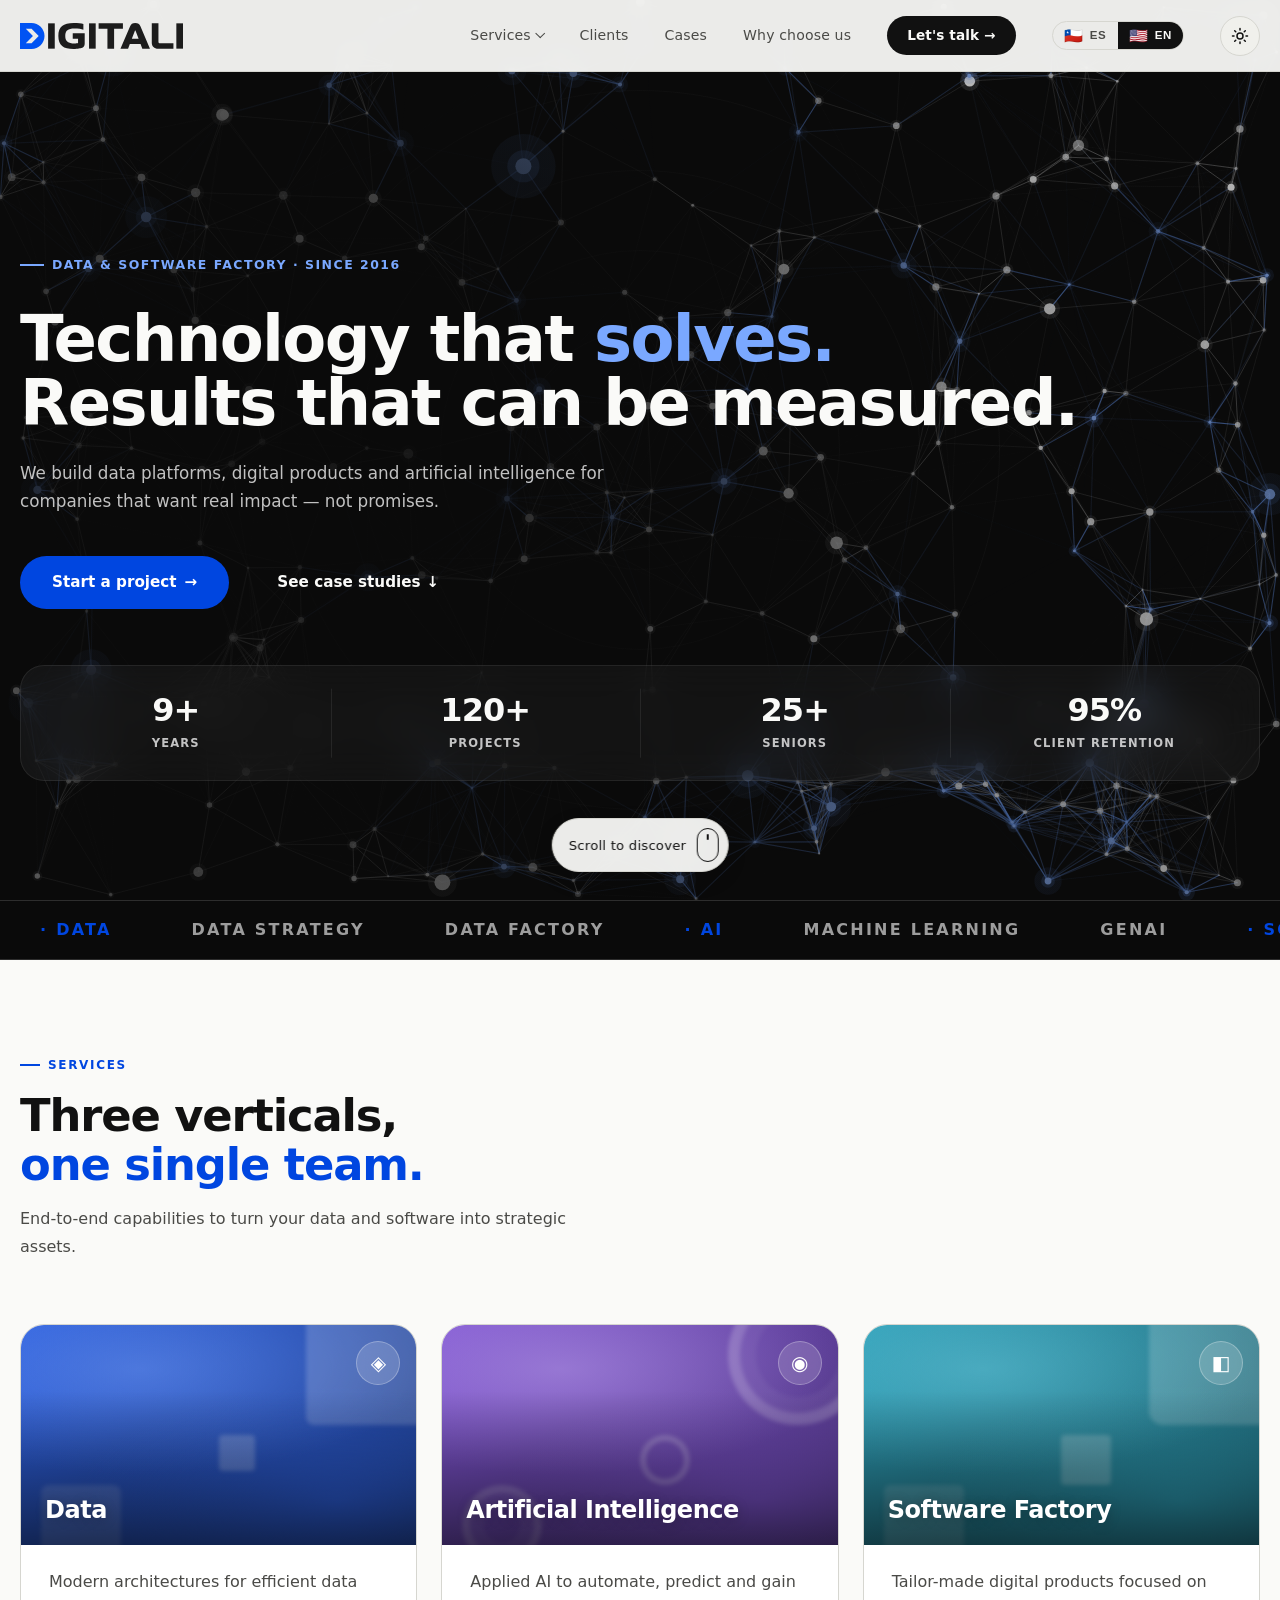
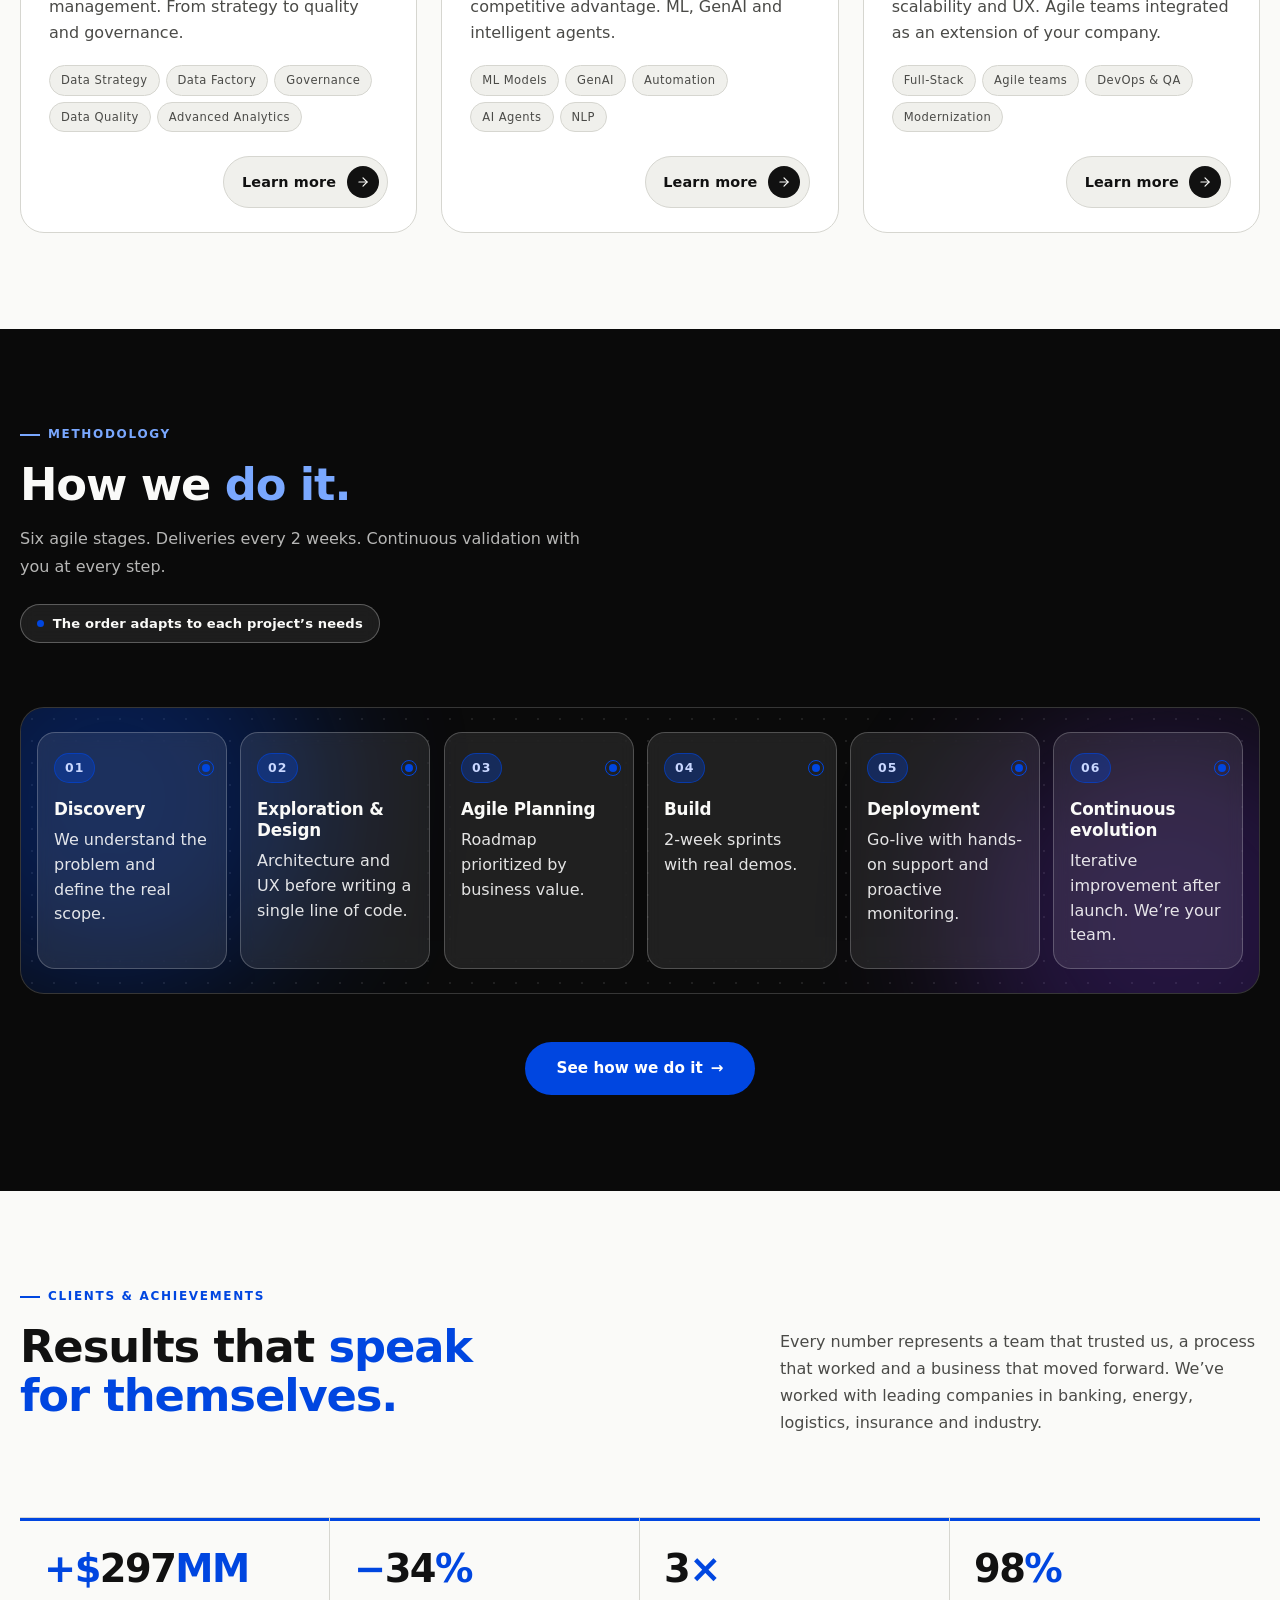
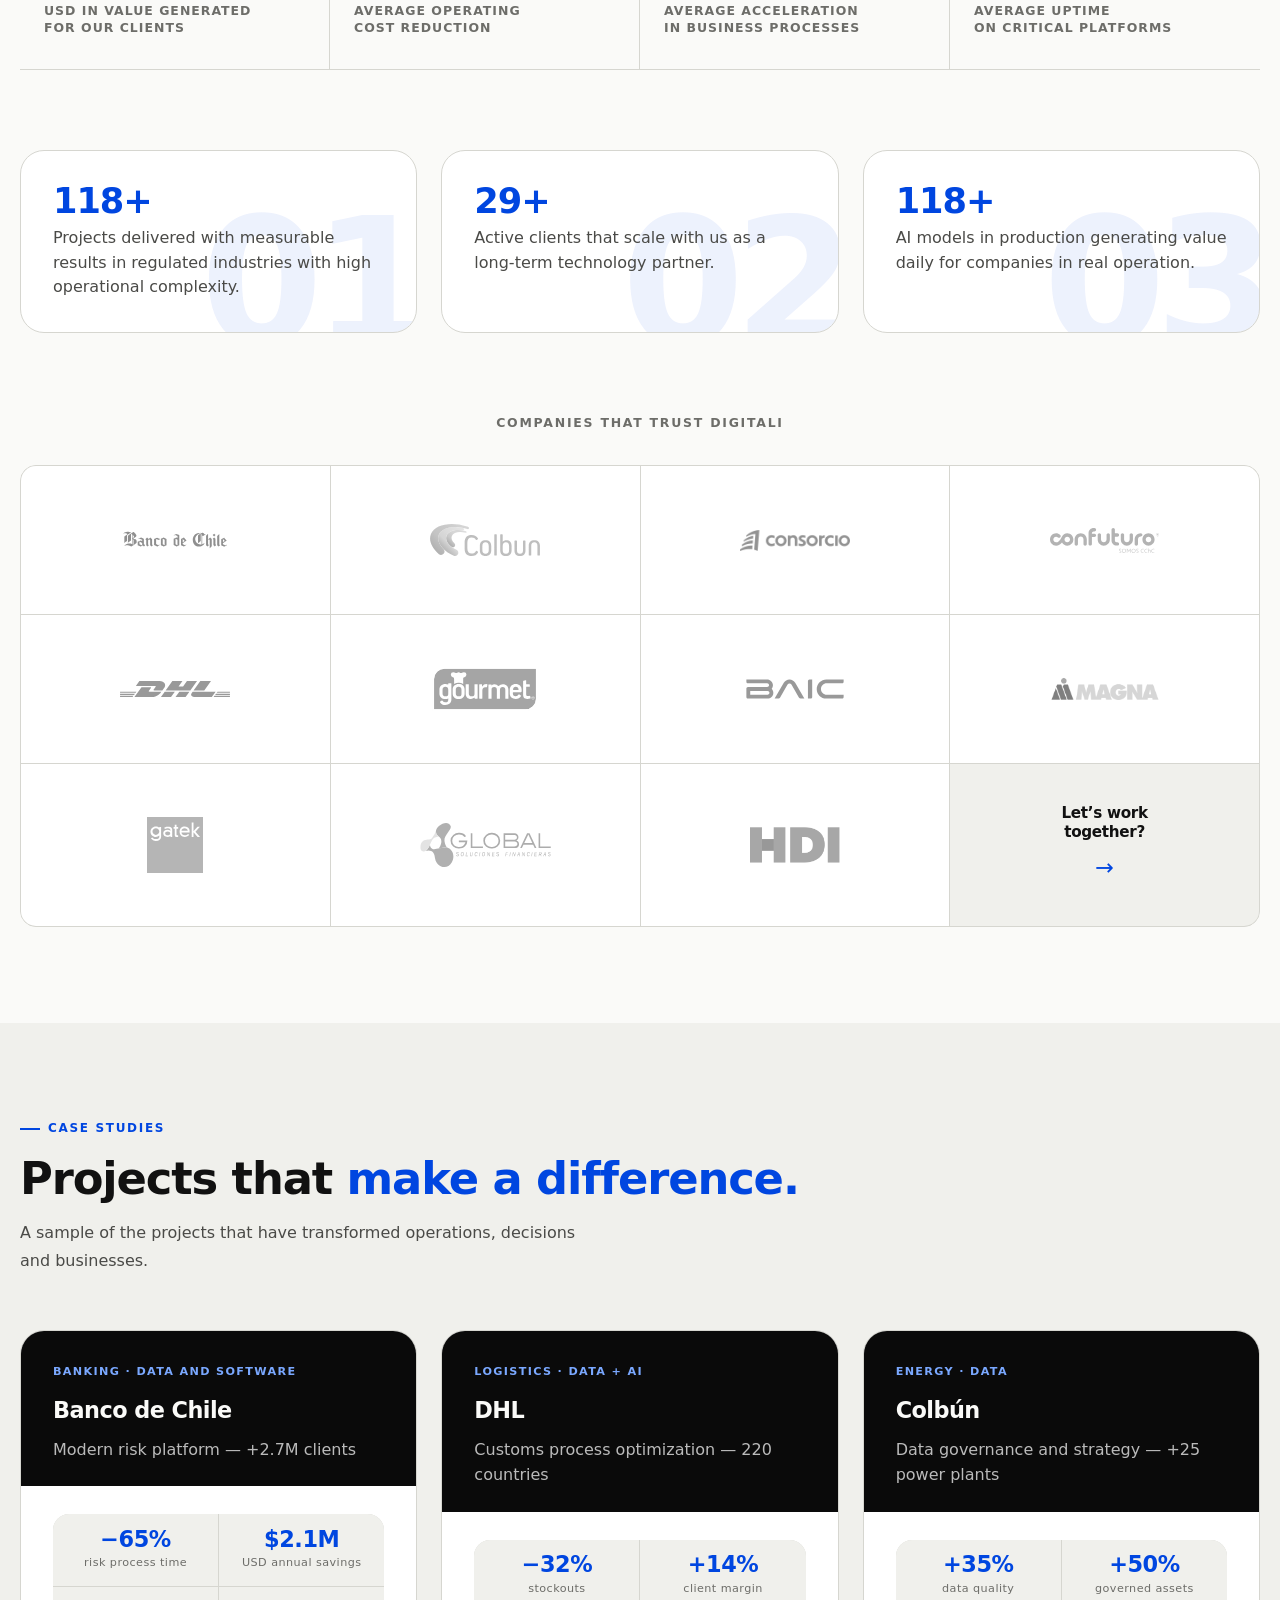
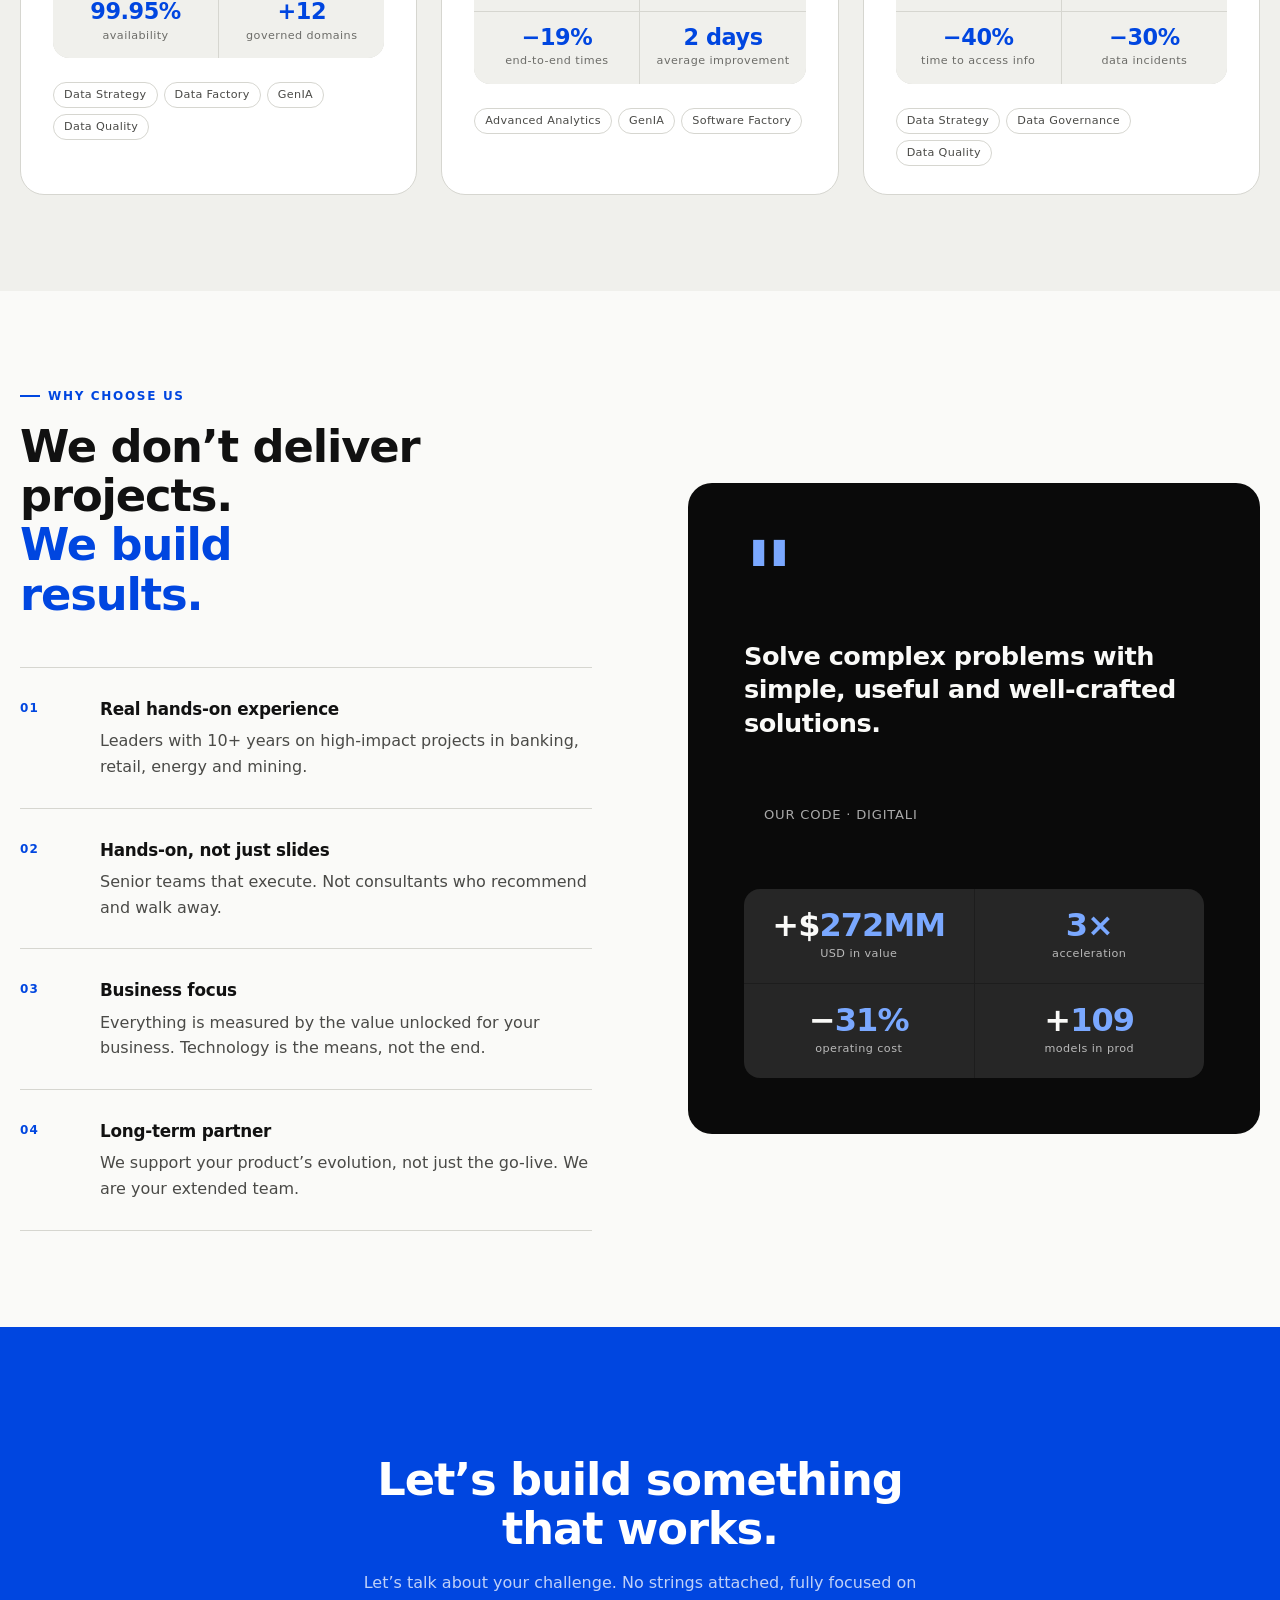
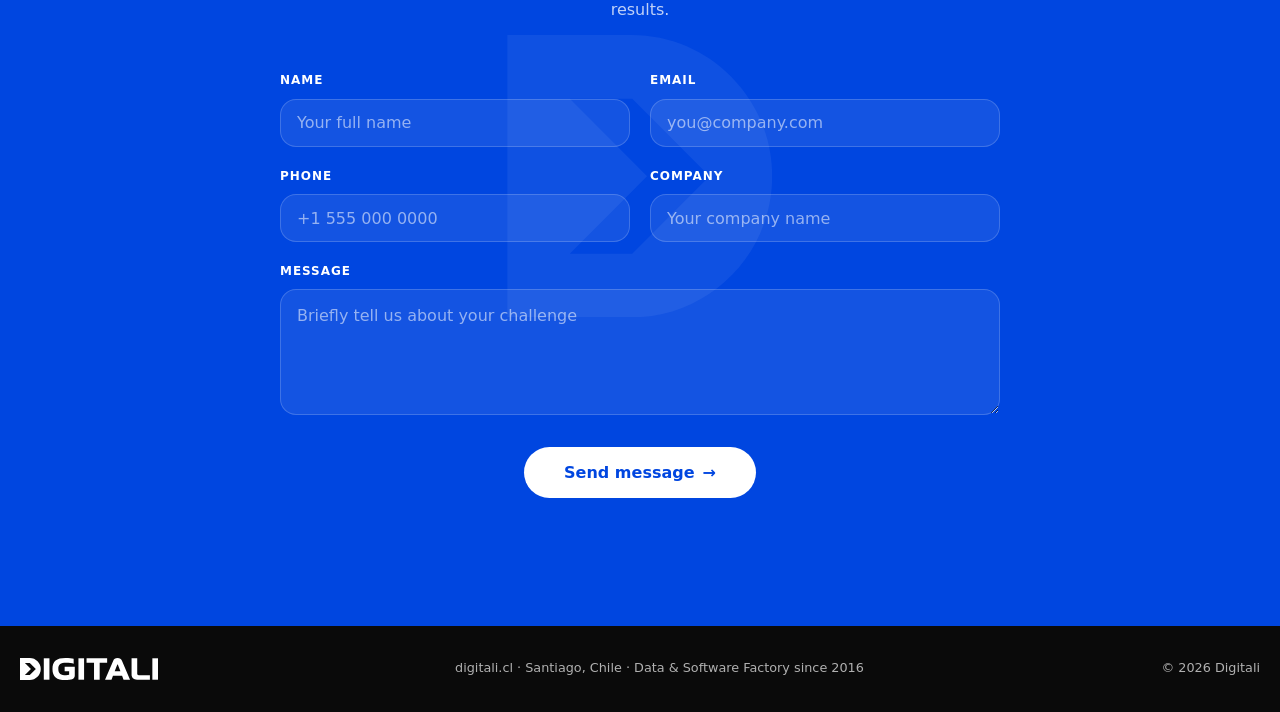
==== commit d6868cd7: "cambio a multi idioma" ====
--- a/index.html
+++ b/index.html
@@ -73,7 +73,7 @@
 
 <body>
 
-  <a href="#main" class="skip-link">Saltar al contenido principal</a>
+  <a href="#main" class="skip-link" data-i18n="skip.main">Saltar al contenido principal</a>
 
   <!-- Shared nav + mobile menu (injected by js/partials.js) -->
   <div data-include="header"></div>
@@ -81,8 +81,8 @@
   <main id="main">
 
   <!-- SCROLL HINT -->
-  <a href="#services" class="scroll-hint" id="scrollHint" aria-label="Bajar a la sección de servicios">
-    <span class="scroll-hint-label">Desliza para descubrir</span>
+  <a href="#services" class="scroll-hint" id="scrollHint" data-i18n-attr="aria-label:aria.scroll_services" aria-label="Bajar a la sección de servicios">
+    <span class="scroll-hint-label" data-i18n="hero.scroll_hint">Desliza para descubrir</span>
     <span class="scroll-hint-mouse" aria-hidden="true">
       <span class="scroll-hint-wheel"></span>
     </span>
@@ -103,36 +103,36 @@
 
     <div class="hero-content">
       <div class="hero-left">
-        <div class="hero-eyebrow">Data &amp; Software Factory · Desde 2016</div>
-        <h1 id="hero-title" class="hero-title">
+        <div class="hero-eyebrow" data-i18n="hero.eyebrow">Data &amp; Software Factory · Desde 2016</div>
+        <h1 id="hero-title" class="hero-title" data-i18n-html="hero.title">
           Tecnología que <em>resuelve.</em><br>Resultados que se miden.
         </h1>
-        <p class="hero-subtitle">
+        <p class="hero-subtitle" data-i18n="hero.subtitle">
           Construimos plataformas de datos, productos digitales e inteligencia artificial para empresas que quieren
           impacto real — no promesas.
         </p>
         <div class="hero-actions">
-          <a href="#cta" class="btn-primary">Iniciar proyecto<span aria-hidden="true"> →</span></a>
-          <a href="#cases" class="btn-ghost">Ver casos de éxito<span aria-hidden="true"> ↓</span></a>
+          <a href="#cta" class="btn-primary"><span data-i18n="hero.cta.start">Iniciar proyecto</span><span aria-hidden="true"> →</span></a>
+          <a href="#cases" class="btn-ghost"><span data-i18n="hero.cta.cases">Ver casos de éxito</span><span aria-hidden="true"> ↓</span></a>
         </div>
       </div>
       <div class="hero-right">
         <div class="hero-stats">
           <div class="stat-cell">
             <div class="stat-num"><span data-count="9" data-suffix="+">0</span></div>
-            <div class="stat-lbl">Años</div>
+            <div class="stat-lbl" data-i18n="hero.stats.years">Años</div>
           </div>
           <div class="stat-cell">
             <div class="stat-num"><span data-count="120" data-suffix="+">0</span></div>
-            <div class="stat-lbl">Proyectos</div>
+            <div class="stat-lbl" data-i18n="hero.stats.projects">Proyectos</div>
           </div>
           <div class="stat-cell">
             <div class="stat-num"><span data-count="25" data-suffix="+">0</span></div>
-            <div class="stat-lbl">Seniors</div>
+            <div class="stat-lbl" data-i18n="hero.stats.seniors">Seniors</div>
           </div>
           <div class="stat-cell">
             <div class="stat-num"><span data-count="95" data-suffix="%">0</span></div>
-            <div class="stat-lbl">NPS</div>
+            <div class="stat-lbl" data-i18n="hero.stats.retention">NPS</div>
           </div>
         </div>
       </div>
@@ -142,10 +142,10 @@
   <!-- MARQUEE -->
   <div class="marquee-wrap" aria-hidden="true">
     <div class="marquee-track">
-      <span class="marquee-item accent">· Datos</span>
+      <span class="marquee-item accent"><span data-i18n="marquee.data">· Datos</span></span>
       <span class="marquee-item">Data Strategy</span>
       <span class="marquee-item">Data Factory</span>
-      <span class="marquee-item accent">· IA</span>
+      <span class="marquee-item accent"><span data-i18n="marquee.ai">· IA</span></span>
       <span class="marquee-item">Machine Learning</span>
       <span class="marquee-item">GenAI</span>
       <span class="marquee-item accent">· Software</span>
@@ -158,10 +158,10 @@
       <span class="marquee-item">AWS</span>
       <span class="marquee-item">Azure</span>
       <span class="marquee-item">GCP</span>
-      <span class="marquee-item accent">· Datos</span>
+      <span class="marquee-item accent"><span data-i18n="marquee.data">· Datos</span></span>
       <span class="marquee-item">Data Strategy</span>
       <span class="marquee-item">Data Factory</span>
-      <span class="marquee-item accent">· IA</span>
+      <span class="marquee-item accent"><span data-i18n="marquee.ai">· IA</span></span>
       <span class="marquee-item">Machine Learning</span>
       <span class="marquee-item">GenAI</span>
       <span class="marquee-item accent">· Software</span>
@@ -180,9 +180,9 @@
   <!-- SERVICES -->
   <section id="services" aria-labelledby="services-title">
     <div class="services-header reveal">
-      <div class="section-eyebrow">Servicios</div>
-      <h2 id="services-title" class="section-title">Tres verticales,<br><em>un solo equipo.</em></h2>
-      <p class="section-sub">Capacidades end-to-end para que el dato y el software sean activos estratégicos de tu
+      <div class="section-eyebrow" data-i18n="services.eyebrow">Servicios</div>
+      <h2 id="services-title" class="section-title" data-i18n-html="services.title">Tres verticales,<br><em>un solo equipo.</em></h2>
+      <p class="section-sub" data-i18n="services.sub">Capacidades end-to-end para que el dato y el software sean activos estratégicos de tu
         empresa.</p>
     </div>
     <div class="services-grid">
@@ -193,11 +193,11 @@
           <span class="service-media-orb"></span>
           <div class="service-media-icon" aria-hidden="true">◈</div>
           <div class="service-media-overlay">
-            <h3 class="service-name">Datos</h3>
+            <h3 class="service-name" data-i18n="submenu.data.title">Datos</h3>
           </div>
         </div>
         <div class="service-body">
-          <p class="service-desc">Arquitecturas modernas para la gestión eficiente de datos. Desde la estrategia hasta la
+          <p class="service-desc" data-i18n="services.data.desc">Arquitecturas modernas para la gestión eficiente de datos. Desde la estrategia hasta la
             calidad y gobierno.</p>
           <div class="service-tags">
             <span class="tag">Data Strategy</span>
@@ -207,7 +207,7 @@
             <span class="tag">Advanced Analytics</span>
           </div>
           <a href="services/data.html" class="service-cta">
-            <span class="service-cta-label">Conocer más</span>
+            <span class="service-cta-label" data-i18n="services.cta_more">Conocer más</span>
             <span class="service-cta-icon" aria-hidden="true">
               <svg viewBox="0 0 24 24" fill="none" stroke="currentColor" stroke-width="2"
                 stroke-linecap="round" stroke-linejoin="round">
@@ -225,21 +225,21 @@
           <span class="service-media-orb"></span>
           <div class="service-media-icon" aria-hidden="true">◉</div>
           <div class="service-media-overlay">
-            <h3 class="service-name">Inteligencia Artificial</h3>
+            <h3 class="service-name" data-i18n="submenu.ai.title">Inteligencia Artificial</h3>
           </div>
         </div>
         <div class="service-body">
-          <p class="service-desc">IA aplicada para automatizar, predecir y ganar ventaja competitiva. ML, GenAI y agentes
+          <p class="service-desc" data-i18n="services.ai.desc">IA aplicada para automatizar, predecir y ganar ventaja competitiva. ML, GenAI y agentes
             inteligentes.</p>
           <div class="service-tags">
-            <span class="tag">Modelos ML</span>
+            <span class="tag" data-i18n="services.ai.tag1">Modelos ML</span>
             <span class="tag">GenAI</span>
-            <span class="tag">Automatización</span>
-            <span class="tag">Agentes IA</span>
+            <span class="tag" data-i18n="services.ai.tag3">Automatización</span>
+            <span class="tag" data-i18n="services.ai.tag4">Agentes IA</span>
             <span class="tag">NLP</span>
           </div>
           <a href="services/artificial-intelligence.html" class="service-cta">
-            <span class="service-cta-label">Conocer más</span>
+            <span class="service-cta-label" data-i18n="services.cta_more">Conocer más</span>
             <span class="service-cta-icon" aria-hidden="true">
               <svg viewBox="0 0 24 24" fill="none" stroke="currentColor" stroke-width="2"
                 stroke-linecap="round" stroke-linejoin="round">
@@ -257,20 +257,20 @@
           <span class="service-media-orb"></span>
           <div class="service-media-icon" aria-hidden="true">◧</div>
           <div class="service-media-overlay">
-            <h3 class="service-name">Software Factory</h3>
+            <h3 class="service-name" data-i18n="submenu.sw.title">Software Factory</h3>
           </div>
         </div>
         <div class="service-body">
-          <p class="service-desc">Productos digitales a medida con foco en escalabilidad y UX. Equipos ágiles integrados
+          <p class="service-desc" data-i18n="services.sw.desc">Productos digitales a medida con foco en escalabilidad y UX. Equipos ágiles integrados
             como extensión de tu empresa.</p>
           <div class="service-tags">
             <span class="tag">Full-Stack</span>
-            <span class="tag">Equipos ágiles</span>
+            <span class="tag" data-i18n="services.sw.tag2">Equipos ágiles</span>
             <span class="tag">DevOps & QA</span>
-            <span class="tag">Modernización</span>
+            <span class="tag" data-i18n="services.sw.tag4">Modernización</span>
           </div>
           <a href="services/software-factory.html" class="service-cta">
-            <span class="service-cta-label">Conocer más</span>
+            <span class="service-cta-label" data-i18n="services.cta_more">Conocer más</span>
             <span class="service-cta-icon" aria-hidden="true">
               <svg viewBox="0 0 24 24" fill="none" stroke="currentColor" stroke-width="2"
                 stroke-linecap="round" stroke-linejoin="round">
@@ -287,15 +287,15 @@
   <!-- HOW -->
   <section id="how" aria-labelledby="how-title">
     <div class="how-header reveal">
-      <div class="section-eyebrow">Metodología</div>
-      <h2 id="how-title" class="section-title">Cómo lo <em>hacemos.</em></h2>
-      <p class="section-sub">Seis etapas ágiles. Entregas cada 2 semanas. Validación continua contigo en cada paso.</p>
+      <div class="section-eyebrow" data-i18n="how.eyebrow">Metodología</div>
+      <h2 id="how-title" class="section-title" data-i18n-html="how.title">Cómo lo <em>hacemos.</em></h2>
+      <p class="section-sub" data-i18n="how.sub">Seis etapas ágiles. Entregas cada 2 semanas. Validación continua contigo en cada paso.</p>
       <div class="how-tag">
         <span class="how-tag-dot" aria-hidden="true"></span>
-        El orden se adapta a las necesidades de cada proyecto
-      </div>
-    </div>
-    <div class="steps-flow reveal" id="stepsFlow" aria-label="Etapas del proyecto, orden adaptable">
+        <span data-i18n="how.tag_note">El orden se adapta a las necesidades de cada proyecto</span>
+      </div>
+    </div>
+    <div class="steps-flow reveal" id="stepsFlow" data-i18n-attr="aria-label:aria.steps_flow" aria-label="Etapas del proyecto, orden adaptable">
       <span class="steps-flow-glow steps-flow-glow-1" aria-hidden="true"></span>
       <span class="steps-flow-glow steps-flow-glow-2" aria-hidden="true"></span>
       <article class="step-chip">
@@ -304,8 +304,8 @@
             <span class="step-chip-num" aria-hidden="true">01</span>
             <span class="step-chip-pulse" aria-hidden="true"></span>
           </div>
-          <h3 class="step-chip-name">Descubrimiento</h3>
-          <p class="step-chip-desc">Entendemos el problema y definimos el alcance real.</p>
+          <h3 class="step-chip-name" data-i18n="how.step.1.name">Descubrimiento</h3>
+          <p class="step-chip-desc" data-i18n="how.step.1.desc">Entendemos el problema y definimos el alcance real.</p>
         </div>
       </article>
       <article class="step-chip">
@@ -314,8 +314,8 @@
             <span class="step-chip-num" aria-hidden="true">02</span>
             <span class="step-chip-pulse" aria-hidden="true"></span>
           </div>
-          <h3 class="step-chip-name">Exploración &amp; Diseño</h3>
-          <p class="step-chip-desc">Arquitectura y UX antes de escribir una línea de código.</p>
+          <h3 class="step-chip-name" data-i18n="how.step.2.name">Exploración &amp; Diseño</h3>
+          <p class="step-chip-desc" data-i18n="how.step.2.desc">Arquitectura y UX antes de escribir una línea de código.</p>
         </div>
       </article>
       <article class="step-chip">
@@ -324,8 +324,8 @@
             <span class="step-chip-num" aria-hidden="true">03</span>
             <span class="step-chip-pulse" aria-hidden="true"></span>
           </div>
-          <h3 class="step-chip-name">Planificación Ágil</h3>
-          <p class="step-chip-desc">Roadmap priorizado por valor de negocio.</p>
+          <h3 class="step-chip-name" data-i18n="how.step.3.name">Planificación Ágil</h3>
+          <p class="step-chip-desc" data-i18n="how.step.3.desc">Roadmap priorizado por valor de negocio.</p>
         </div>
       </article>
       <article class="step-chip">
@@ -334,8 +334,8 @@
             <span class="step-chip-num" aria-hidden="true">04</span>
             <span class="step-chip-pulse" aria-hidden="true"></span>
           </div>
-          <h3 class="step-chip-name">Construcción</h3>
-          <p class="step-chip-desc">Sprints de 2 semanas con demos reales.</p>
+          <h3 class="step-chip-name" data-i18n="how.step.4.name">Construcción</h3>
+          <p class="step-chip-desc" data-i18n="how.step.4.desc">Sprints de 2 semanas con demos reales.</p>
         </div>
       </article>
       <article class="step-chip">
@@ -344,8 +344,8 @@
             <span class="step-chip-num" aria-hidden="true">05</span>
             <span class="step-chip-pulse" aria-hidden="true"></span>
           </div>
-          <h3 class="step-chip-name">Despliegue</h3>
-          <p class="step-chip-desc">Go-live con acompañamiento y monitoreo proactivo.</p>
+          <h3 class="step-chip-name" data-i18n="how.step.5.name">Despliegue</h3>
+          <p class="step-chip-desc" data-i18n="how.step.5.desc">Go-live con acompañamiento y monitoreo proactivo.</p>
         </div>
       </article>
       <article class="step-chip">
@@ -354,13 +354,13 @@
             <span class="step-chip-num" aria-hidden="true">06</span>
             <span class="step-chip-pulse" aria-hidden="true"></span>
           </div>
-          <h3 class="step-chip-name">Evolución continua</h3>
-          <p class="step-chip-desc">Mejora iterativa post-lanzamiento. Somos tu equipo.</p>
+          <h3 class="step-chip-name" data-i18n="how.step.6.name">Evolución continua</h3>
+          <p class="step-chip-desc" data-i18n="how.step.6.desc">Mejora iterativa post-lanzamiento. Somos tu equipo.</p>
         </div>
       </article>
     </div>
     <div class="how-cta reveal">
-      <a href="how-we-do-it.html" class="btn-primary">Conoce cómo lo hacemos<span aria-hidden="true"> →</span></a>
+      <a href="how-we-do-it.html" class="btn-primary"><span data-i18n="how.cta_button">Conoce cómo lo hacemos</span><span aria-hidden="true"> →</span></a>
     </div>
   </section>
 
@@ -368,10 +368,10 @@
   <section id="achievements" aria-labelledby="achievements-title">
     <div class="achievements-header">
       <div class="reveal">
-        <div class="section-eyebrow">Clientes &amp; Logros</div>
-        <h2 id="achievements-title" class="section-title">Resultados que <em>hablan<br>por nosotros.</em></h2>
-      </div>
-      <div class="achievements-header-right reveal reveal-delay-1">
+        <div class="section-eyebrow" data-i18n="achievements.eyebrow">Clientes &amp; Logros</div>
+        <h2 id="achievements-title" class="section-title" data-i18n-html="achievements.title">Resultados que <em>hablan<br>por nosotros.</em></h2>
+      </div>
+      <div class="achievements-header-right reveal reveal-delay-1" data-i18n="achievements.intro">
         Cada número representa un equipo que confió, un proceso que funcionó y un negocio que avanzó. Hemos trabajado
         con empresas líderes en banca, energía, logística, seguros e industria.
       </div>
@@ -383,25 +383,25 @@
         <div class="achievement-number">
           <span class="prefix">+$</span><span class="num" data-count="300">0</span><span class="suffix">MM</span>
         </div>
-        <div class="achievement-label">USD en valor generado<br>para nuestros clientes</div>
+        <div class="achievement-label" data-i18n-html="achievements.num1.label">USD en valor generado<br>para nuestros clientes</div>
       </div>
       <div class="achievement-cell" data-animate>
         <div class="achievement-number">
           <span class="prefix">−</span><span class="num" data-count="35">0</span><span class="suffix">%</span>
         </div>
-        <div class="achievement-label">Costo promedio<br>de operación reducido</div>
+        <div class="achievement-label" data-i18n-html="achievements.num2.label">Costo promedio<br>de operación reducido</div>
       </div>
       <div class="achievement-cell" data-animate>
         <div class="achievement-number">
           <span class="num" data-count="4">0</span><span class="suffix">×</span>
         </div>
-        <div class="achievement-label">Aceleración promedio<br>en procesos de negocio</div>
+        <div class="achievement-label" data-i18n-html="achievements.num3.label">Aceleración promedio<br>en procesos de negocio</div>
       </div>
       <div class="achievement-cell" data-animate>
         <div class="achievement-number">
           <span class="num" data-count="99" data-decimal="9">0</span><span class="suffix">%</span>
         </div>
-        <div class="achievement-label">Uptime promedio<br>en plataformas críticas</div>
+        <div class="achievement-label" data-i18n-html="achievements.num4.label">Uptime promedio<br>en plataformas críticas</div>
       </div>
     </div>
 
@@ -410,24 +410,24 @@
       <div class="highlight-card reveal">
         <div class="highlight-icon">01</div>
         <div class="highlight-value"><span data-count="120" data-suffix="+">0</span></div>
-        <p class="highlight-text">Proyectos entregados con resultados medibles en industrias reguladas y de alta
+        <p class="highlight-text" data-i18n="highlight.1.text">Proyectos entregados con resultados medibles en industrias reguladas y de alta
           complejidad operacional.</p>
       </div>
       <div class="highlight-card reveal reveal-delay-1">
         <div class="highlight-icon">02</div>
         <div class="highlight-value"><span data-count="30" data-suffix="+">0</span></div>
-        <p class="highlight-text">Clientes activos que escalan con nosotros como partner tecnológico de largo plazo.</p>
+        <p class="highlight-text" data-i18n="highlight.2.text">Clientes activos que escalan con nosotros como partner tecnológico de largo plazo.</p>
       </div>
       <div class="highlight-card reveal reveal-delay-2">
         <div class="highlight-icon">03</div>
         <div class="highlight-value"><span data-count="120" data-suffix="+">0</span></div>
-        <p class="highlight-text">Modelos de IA en producción generando valor diariamente para empresas en operación
+        <p class="highlight-text" data-i18n="highlight.3.text">Modelos de IA en producción generando valor diariamente para empresas en operación
           real.</p>
       </div>
     </div>
 
     <!-- Clients wall -->
-    <div class="clients-band-title">Empresas que confían en Digitali</div>
+    <div class="clients-band-title" data-i18n="clients.band_title">Empresas que confían en Digitali</div>
     <div class="clients-wall">
       <div class="client-tile">
         <span class="client-tile-bg" style="background-image: url('assets/clients-logo/bancodechile-bg.webp')"></span>
@@ -489,7 +489,7 @@
         <img loading="lazy" decoding="async" src="assets/clients-logo/hdi-logo.png" alt="HDI" style="width: 90px">
       </div>
       <a href="#cta" class="client-tile client-tile--cta">
-        <span class="client-tile-cta-text">¿Trabajemos<br>juntos?</span>
+        <span class="client-tile-cta-text" data-i18n-html="clients.cta_text">¿Trabajemos<br>juntos?</span>
         <span class="client-tile-cta-arrow">→</span>
       </a>
     </div>
@@ -498,34 +498,34 @@
   <!-- CASES -->
   <section id="cases" aria-labelledby="cases-title">
     <div class="reveal">
-      <div class="section-eyebrow">Casos de éxito</div>
-      <h2 id="cases-title" class="section-title">Proyectos que <em>marcan diferencia.</em></h2>
-      <p class="section-sub">Una muestra de los proyectos que han transformado operaciones, decisiones y negocios.</p>
+      <div class="section-eyebrow" data-i18n="cases.eyebrow">Casos de éxito</div>
+      <h2 id="cases-title" class="section-title" data-i18n-html="cases.title">Proyectos que <em>marcan diferencia.</em></h2>
+      <p class="section-sub" data-i18n="cases.sub">Una muestra de los proyectos que han transformado operaciones, decisiones y negocios.</p>
     </div>
     <div class="cases-grid">
       <div class="case-card reveal reveal-delay-1">
         <div class="case-header">
-          <div class="case-industry">Banca · Datos y Software</div>
+          <div class="case-industry" data-i18n="case.1.industry">Banca · Datos y Software</div>
           <div class="case-client">Banco de Chile</div>
-          <div class="case-project">Plataforma de riesgo moderna — +2,7M clientes</div>
+          <div class="case-project" data-i18n="case.1.project">Plataforma de riesgo moderna — +2,7M clientes</div>
         </div>
         <div class="case-body">
           <div class="case-metrics">
             <div class="metric">
               <div class="metric-val">−65%</div>
-              <div class="metric-lbl">tiempo proceso riesgo</div>
+              <div class="metric-lbl" data-i18n="case.1.metric1">tiempo proceso riesgo</div>
             </div>
             <div class="metric">
               <div class="metric-val">$2.1M</div>
-              <div class="metric-lbl">USD ahorro anual</div>
+              <div class="metric-lbl" data-i18n="case.1.metric2">USD ahorro anual</div>
             </div>
             <div class="metric">
               <div class="metric-val">99.95%</div>
-              <div class="metric-lbl">disponibilidad</div>
+              <div class="metric-lbl" data-i18n="case.1.metric3">disponibilidad</div>
             </div>
             <div class="metric">
               <div class="metric-val">+12</div>
-              <div class="metric-lbl">dominios gobernados</div>
+              <div class="metric-lbl" data-i18n="case.1.metric4">dominios gobernados</div>
             </div>
           </div>
           <div class="case-caps">
@@ -538,27 +538,27 @@
       </div>
       <div class="case-card reveal reveal-delay-2">
         <div class="case-header">
-          <div class="case-industry">Logística · Datos + IA</div>
+          <div class="case-industry" data-i18n="case.2.industry">Logística · Datos + IA</div>
           <div class="case-client">DHL</div>
-          <div class="case-project">Optimización procesos de internación — 220 países</div>
+          <div class="case-project" data-i18n="case.2.project">Optimización procesos de internación — 220 países</div>
         </div>
         <div class="case-body">
           <div class="case-metrics">
             <div class="metric">
               <div class="metric-val">−32%</div>
-              <div class="metric-lbl">quiebres de stock</div>
+              <div class="metric-lbl" data-i18n="case.2.metric1">quiebres de stock</div>
             </div>
             <div class="metric">
               <div class="metric-val">+14%</div>
-              <div class="metric-lbl">margen con clientes</div>
+              <div class="metric-lbl" data-i18n="case.2.metric2">margen con clientes</div>
             </div>
             <div class="metric">
               <div class="metric-val">−19%</div>
-              <div class="metric-lbl">tiempos end-to-end</div>
-            </div>
-            <div class="metric">
-              <div class="metric-val">2 días</div>
-              <div class="metric-lbl">mejora promedio</div>
+              <div class="metric-lbl" data-i18n="case.2.metric3">tiempos end-to-end</div>
+            </div>
+            <div class="metric">
+              <div class="metric-val" data-i18n="case.2.metric4_val">2 días</div>
+              <div class="metric-lbl" data-i18n="case.2.metric4">mejora promedio</div>
             </div>
           </div>
           <div class="case-caps">
@@ -570,27 +570,27 @@
       </div>
       <div class="case-card reveal reveal-delay-3">
         <div class="case-header">
-          <div class="case-industry">Energía · Datos</div>
+          <div class="case-industry" data-i18n="case.3.industry">Energía · Datos</div>
           <div class="case-client">Colbún</div>
-          <div class="case-project">Gobierno de datos y estrategia — +25 centrales</div>
+          <div class="case-project" data-i18n="case.3.project">Gobierno de datos y estrategia — +25 centrales</div>
         </div>
         <div class="case-body">
           <div class="case-metrics">
             <div class="metric">
               <div class="metric-val">+35%</div>
-              <div class="metric-lbl">calidad de datos</div>
+              <div class="metric-lbl" data-i18n="case.3.metric1">calidad de datos</div>
             </div>
             <div class="metric">
               <div class="metric-val">+50%</div>
-              <div class="metric-lbl">activos gobernados</div>
+              <div class="metric-lbl" data-i18n="case.3.metric2">activos gobernados</div>
             </div>
             <div class="metric">
               <div class="metric-val">−40%</div>
-              <div class="metric-lbl">tiempo acceso info</div>
+              <div class="metric-lbl" data-i18n="case.3.metric3">tiempo acceso info</div>
             </div>
             <div class="metric">
               <div class="metric-val">−30%</div>
-              <div class="metric-lbl">incidencias datos</div>
+              <div class="metric-lbl" data-i18n="case.3.metric4">incidencias datos</div>
             </div>
           </div>
           <div class="case-caps">
@@ -606,37 +606,37 @@
   <!-- WHY -->
   <section id="why" aria-labelledby="why-title">
     <div class="why-left">
-      <div class="section-eyebrow reveal">Por qué elegirnos</div>
-      <h2 id="why-title" class="section-title reveal">No entregamos<br>proyectos.<br><em>Construimos<br>resultados.</em></h2>
+      <div class="section-eyebrow reveal" data-i18n="why.eyebrow">Por qué elegirnos</div>
+      <h2 id="why-title" class="section-title reveal" data-i18n-html="why.title">No entregamos<br>proyectos.<br><em>Construimos<br>resultados.</em></h2>
       <div class="reasons-list">
         <div class="reason reveal">
           <div class="reason-num">01</div>
           <div>
-            <div class="reason-title">Experiencia real en terreno</div>
-            <p class="reason-desc">Líderes con más de 10 años en proyectos de impacto real en banca, retail, energía y
+            <div class="reason-title" data-i18n="why.reason.1.title">Experiencia real en terreno</div>
+            <p class="reason-desc" data-i18n="why.reason.1.desc">Líderes con más de 10 años en proyectos de impacto real en banca, retail, energía y
               minería.</p>
           </div>
         </div>
         <div class="reason reveal reveal-delay-1">
           <div class="reason-num">02</div>
           <div>
-            <div class="reason-title">Hands-on, no solo slides</div>
-            <p class="reason-desc">Equipos senior que ejecutan. No consultores que recomiendan y se van.</p>
+            <div class="reason-title" data-i18n="why.reason.2.title">Hands-on, no solo slides</div>
+            <p class="reason-desc" data-i18n="why.reason.2.desc">Equipos senior que ejecutan. No consultores que recomiendan y se van.</p>
           </div>
         </div>
         <div class="reason reveal reveal-delay-2">
           <div class="reason-num">03</div>
           <div>
-            <div class="reason-title">Foco en el negocio</div>
-            <p class="reason-desc">Todo se mide por el valor que desbloquea para tu empresa. La tecnología es el medio,
+            <div class="reason-title" data-i18n="why.reason.3.title">Foco en el negocio</div>
+            <p class="reason-desc" data-i18n="why.reason.3.desc">Todo se mide por el valor que desbloquea para tu empresa. La tecnología es el medio,
               no el fin.</p>
           </div>
         </div>
         <div class="reason reveal reveal-delay-3">
           <div class="reason-num">04</div>
           <div>
-            <div class="reason-title">Partner de largo plazo</div>
-            <p class="reason-desc">Acompañamos la evolución de tu producto, no solo el go-live. Somos tu equipo
+            <div class="reason-title" data-i18n="why.reason.4.title">Partner de largo plazo</div>
+            <p class="reason-desc" data-i18n="why.reason.4.desc">Acompañamos la evolución de tu producto, no solo el go-live. Somos tu equipo
               extendido.</p>
           </div>
         </div>
@@ -645,25 +645,25 @@
     <div class="why-right reveal">
       <blockquote class="why-quote">
         <div class="quote-mark" aria-hidden="true">"</div>
-        <p class="quote-text">Resolver problemas complejos con soluciones simples, útiles y bien hechas.</p>
-        <footer class="quote-source">Nuestro código · Digitali</footer>
+        <p class="quote-text" data-i18n="why.quote">Resolver problemas complejos con soluciones simples, útiles y bien hechas.</p>
+        <footer class="quote-source" data-i18n="why.quote_source">Nuestro código · Digitali</footer>
       </blockquote>
       <div class="why-numbers">
         <div class="why-num-cell">
           <div class="why-num-val">+$<span data-count="300">0</span><span>MM</span></div>
-          <div class="why-num-lbl">USD en valor</div>
+          <div class="why-num-lbl" data-i18n="why.num.1">USD en valor</div>
         </div>
         <div class="why-num-cell">
           <div class="why-num-val"><span data-count="4">0</span><span>×</span></div>
-          <div class="why-num-lbl">aceleración</div>
+          <div class="why-num-lbl" data-i18n="why.num.2">aceleración</div>
         </div>
         <div class="why-num-cell">
           <div class="why-num-val">−<span data-count="35">0</span><span>%</span></div>
-          <div class="why-num-lbl">costo operación</div>
+          <div class="why-num-lbl" data-i18n="why.num.3">costo operación</div>
         </div>
         <div class="why-num-cell">
           <div class="why-num-val">+<span data-count="120">0</span></div>
-          <div class="why-num-lbl">modelos en prod</div>
+          <div class="why-num-lbl" data-i18n="why.num.4">modelos en prod</div>
         </div>
       </div>
     </div>
@@ -671,39 +671,39 @@
 
   <!-- CTA -->
   <section id="cta" aria-labelledby="cta-title">
-    <h2 id="cta-title" class="section-title">Hagamos algo<br>que funcione.</h2>
-    <p class="section-sub">Conversemos sobre tu desafío. Sin compromiso, con foco en resultados.</p>
-
-    <form class="cta-form" id="ctaForm" novalidate aria-label="Formulario de contacto">
+    <h2 id="cta-title" class="section-title" data-i18n-html="cta.title">Hagamos algo<br>que funcione.</h2>
+    <p class="section-sub" data-i18n="cta.sub">Conversemos sobre tu desafío. Sin compromiso, con foco en resultados.</p>
+
+    <form class="cta-form" id="ctaForm" novalidate data-i18n-attr="aria-label:cta.form_aria" aria-label="Formulario de contacto">
       <div class="cta-form-row">
         <div class="cta-field">
-          <label for="cta-name">Nombre</label>
-          <input id="cta-name" name="name" type="text" autocomplete="name" required placeholder="Tu nombre completo">
+          <label for="cta-name" data-i18n="cta.name_label">Nombre</label>
+          <input id="cta-name" name="name" type="text" autocomplete="name" required data-i18n-attr="placeholder:cta.name_placeholder" placeholder="Tu nombre completo">
         </div>
         <div class="cta-field">
-          <label for="cta-email">Correo electrónico</label>
-          <input id="cta-email" name="email" type="email" autocomplete="email" required placeholder="tu@empresa.com">
+          <label for="cta-email" data-i18n="cta.email_label">Correo electrónico</label>
+          <input id="cta-email" name="email" type="email" autocomplete="email" required data-i18n-attr="placeholder:cta.email_placeholder" placeholder="tu@empresa.com">
         </div>
       </div>
 
       <div class="cta-form-row">
         <div class="cta-field">
-          <label for="cta-phone">Teléfono</label>
-          <input id="cta-phone" name="phone" type="tel" autocomplete="tel" placeholder="+56 9 0000 0000">
+          <label for="cta-phone" data-i18n="cta.phone_label">Teléfono</label>
+          <input id="cta-phone" name="phone" type="tel" autocomplete="tel" data-i18n-attr="placeholder:cta.phone_placeholder" placeholder="+56 9 0000 0000">
         </div>
         <div class="cta-field">
-          <label for="cta-company">Empresa</label>
-          <input id="cta-company" name="company" type="text" autocomplete="organization" placeholder="Nombre de tu empresa">
+          <label for="cta-company" data-i18n="cta.company_label">Empresa</label>
+          <input id="cta-company" name="company" type="text" autocomplete="organization" data-i18n-attr="placeholder:cta.company_placeholder" placeholder="Nombre de tu empresa">
         </div>
       </div>
 
       <div class="cta-field cta-field--full">
-        <label for="cta-message">Mensaje</label>
-        <textarea id="cta-message" name="message" rows="4" required placeholder="Cuéntanos brevemente sobre tu desafío"></textarea>
+        <label for="cta-message" data-i18n="cta.message_label">Mensaje</label>
+        <textarea id="cta-message" name="message" rows="4" required data-i18n-attr="placeholder:cta.message_placeholder" placeholder="Cuéntanos brevemente sobre tu desafío"></textarea>
       </div>
 
       <button type="submit" class="btn-white cta-form-submit">
-        Enviar mensaje<span aria-hidden="true"> →</span>
+        <span data-i18n="cta.submit">Enviar mensaje</span><span aria-hidden="true"> →</span>
       </button>
     </form>
   </section>
@@ -714,6 +714,7 @@
   <div data-include="footer"></div>
 
   <script src="js/partials.js"></script>
+  <script src="js/i18n.js"></script>
   <script src="js/script.js"></script>
 </body>
 
--- a/css/tokens.css
+++ b/css/tokens.css
@@ -247,6 +247,6 @@
   /* Layout */
   --nav-h: 72px;
   --container-max: 1400px;
-  --container-gutter: 5vw;
+  --container-gutter: 1.25rem;
   --container-pad: max(var(--container-gutter), calc((100% - var(--container-max)) / 2));
 }
--- a/css/style.css
+++ b/css/style.css
@@ -96,6 +96,235 @@
 .nav-cta:hover {
   background: var(--blue) !important;
   color: var(--white) !important;
+}
+
+/* ── LANGUAGE SWITCHER ── */
+.lang-switch {
+  display: inline-flex;
+  align-items: stretch;
+  border: 1px solid var(--border);
+  border-radius: var(--radius-pill);
+  overflow: hidden;
+  font-family: var(--font-display);
+}
+.lang-switch button {
+  appearance: none;
+  background: transparent;
+  border: none;
+  padding: 0.35rem 0.7rem;
+  font-size: 0.72rem;
+  font-weight: var(--fw-bold);
+  letter-spacing: 0.05em;
+  color: var(--text-secondary);
+  cursor: pointer;
+  display: inline-flex;
+  align-items: center;
+  gap: 0.4rem;
+  transition: background 0.22s var(--ease-smooth), color 0.22s var(--ease-smooth);
+}
+.lang-switch .lang-flag {
+  font-size: 0.95rem;
+  line-height: 1;
+}
+.lang-switch button:hover { color: var(--text-primary); }
+.lang-switch button[aria-pressed="true"] {
+  background: var(--text-primary);
+  color: var(--bg-primary);
+}
+.lang-switch button[aria-pressed="true"]:hover {
+  color: var(--bg-primary);
+}
+
+@media (max-width: 980px) {
+  .nav-links .lang-switch { display: none; }
+}
+
+/* ── SERVICES SUBMENU ── */
+.has-submenu {
+  position: relative;
+  display: inline-flex;
+  align-items: center;
+}
+
+.submenu-trigger {
+  display: inline-flex !important;
+  align-items: center;
+  gap: 0.35rem;
+}
+
+.submenu-chevron {
+  width: 7px;
+  height: 7px;
+  border-right: 1.5px solid currentColor;
+  border-bottom: 1.5px solid currentColor;
+  transform: rotate(45deg) translate(-1px, -2px);
+  transition: transform 0.24s var(--ease-smooth);
+}
+
+.has-submenu:hover .submenu-chevron,
+.has-submenu:focus-within .submenu-chevron {
+  transform: rotate(-135deg) translate(-1px, -2px);
+}
+
+.submenu {
+  position: absolute;
+  top: 100%;
+  left: -0.75rem;
+  margin-top: 0.5rem;
+  list-style: none;
+  padding: 0.5rem;
+  background: var(--bg-tertiary);
+  border: 1px solid var(--border);
+  border-radius: var(--radius-lg);
+  min-width: 280px;
+  display: flex;
+  flex-direction: column;
+  gap: 0.15rem;
+  opacity: 0;
+  visibility: hidden;
+  transform: translateY(-6px);
+  transition: opacity 0.24s var(--ease-smooth), visibility 0.24s, transform 0.24s var(--ease-smooth);
+  box-shadow: 0 16px 40px rgba(0, 0, 0, 0.12);
+  z-index: 50;
+}
+
+.has-submenu:hover .submenu,
+.has-submenu:focus-within .submenu {
+  opacity: 1;
+  visibility: visible;
+  transform: translateY(0);
+}
+
+.submenu li { margin: 0; }
+
+.submenu li a {
+  display: flex !important;
+  flex-direction: column;
+  gap: 0.15rem;
+  padding: 0.7rem 0.85rem;
+  border-radius: var(--radius-md);
+  text-decoration: none;
+  color: var(--text-primary) !important;
+  font-size: var(--fs-base) !important;
+  transition: background 0.2s, color 0.2s;
+}
+.submenu li a:hover {
+  background: var(--blue-soft);
+  color: var(--blue) !important;
+}
+
+.submenu-title {
+  font-weight: var(--fw-semibold);
+  letter-spacing: -0.005em;
+}
+.submenu-desc {
+  font-size: var(--fs-xs);
+  color: var(--text-tertiary);
+  font-weight: var(--fw-regular);
+  line-height: 1.4;
+}
+.submenu li a:hover .submenu-desc {
+  color: color-mix(in srgb, var(--blue) 70%, var(--text-tertiary));
+}
+
+/* Mobile submenu: collapsible accordion under "Servicios" */
+.mobile-has-submenu {
+  display: flex;
+  flex-direction: column;
+  width: 100%;
+}
+
+.mobile-submenu-toggle {
+  appearance: none;
+  display: flex;
+  align-items: center;
+  justify-content: space-between;
+  width: 100%;
+  padding: 1rem 0;
+  background: transparent;
+  border: none;
+  border-bottom: 1px solid var(--border);
+  border-radius: 0;
+  cursor: pointer;
+  color: var(--text-primary);
+  font-family: var(--font-display);
+  font-size: var(--fs-md);
+  font-weight: var(--fw-bold);
+  text-align: left;
+  transition: color 0.36s, padding-left 0.36s;
+}
+.mobile-submenu-toggle:hover,
+.mobile-submenu-toggle:focus,
+.mobile-submenu-toggle:active {
+  color: var(--text-primary);
+  padding-left: 0;
+  background: transparent;
+}
+
+.mobile-submenu-label { line-height: 1.2; }
+
+.mobile-submenu-chevron {
+  width: 9px;
+  height: 9px;
+  border-right: 1.8px solid currentColor;
+  border-bottom: 1.8px solid currentColor;
+  transform: rotate(45deg) translate(-2px, -3px);
+  transition: transform 0.28s var(--ease-smooth);
+  flex-shrink: 0;
+}
+.mobile-has-submenu.open .mobile-submenu-chevron {
+  transform: rotate(-135deg) translate(-2px, -3px);
+}
+
+.mobile-submenu {
+  display: flex;
+  flex-direction: column;
+  padding-left: 1.5rem;
+  overflow: hidden;
+  max-height: 0;
+  opacity: 0;
+  padding-top: 0;
+  padding-bottom: 0;
+  transition:
+    max-height 0.6s var(--ease-smooth),
+    opacity 0.48s var(--ease-smooth),
+    padding 0.6s var(--ease-smooth);
+}
+.mobile-has-submenu.open .mobile-submenu {
+  max-height: 320px;
+  opacity: 1;
+  padding-top: 0.35rem;
+  padding-bottom: 0.5rem;
+}
+
+.mobile-submenu a {
+  font-size: 0.95rem !important;
+  color: var(--text-secondary) !important;
+  padding: 0.55rem 0 !important;
+  border-bottom: none !important;
+  opacity: 0;
+  transform: translateX(-8px);
+  transition:
+    opacity 0.5s var(--ease-smooth),
+    transform 0.5s var(--ease-smooth),
+    color 0.2s;
+}
+.mobile-has-submenu.open .mobile-submenu a {
+  opacity: 1;
+  transform: translateX(0);
+}
+.mobile-has-submenu.open .mobile-submenu a:nth-child(1) { transition-delay: 0.10s; }
+.mobile-has-submenu.open .mobile-submenu a:nth-child(2) { transition-delay: 0.18s; }
+.mobile-has-submenu.open .mobile-submenu a:nth-child(3) { transition-delay: 0.26s; }
+.mobile-has-submenu.open .mobile-submenu a:nth-child(4) { transition-delay: 0.34s; }
+
+.mobile-submenu a:hover {
+  color: var(--blue) !important;
+}
+
+@media (prefers-reduced-motion: reduce) {
+  .mobile-submenu,
+  .mobile-submenu a { transition: none; }
 }
 
 /* ── THEME TOGGLE ── */
@@ -162,25 +391,30 @@
   position: fixed;
   top: var(--nav-h);
   left: 0;
+  right: 0;
+  bottom: 0;
   width: 100%;
-  background: var(--nav-bg);
-  backdrop-filter: blur(12px);
+  background: var(--bg-primary);
   z-index: 99;
   display: flex;
   flex-direction: column;
   padding: 2rem var(--container-pad);
-  border-bottom: 1px solid var(--border);
-  transform: translateY(-100%);
+  overflow-y: auto;
+  -webkit-overflow-scrolling: touch;
+  transform: translateX(100%);
   opacity: 0;
   pointer-events: none;
-  transition: transform 0.4s var(--ease-smooth), opacity 0.36s var(--ease-smooth);
+  transition: transform 0.7s var(--ease-smooth), opacity 0.55s var(--ease-smooth);
 }
 
 .mobile-menu.active {
-  transform: translateY(0);
+  transform: translateX(0);
   opacity: 1;
   pointer-events: all;
-  box-shadow: 0 20px 40px rgba(0, 0, 0, 0.15);
+}
+
+.mobile-menu-links {
+  flex-grow: 1;
 }
 
 .mobile-menu-links {
@@ -205,20 +439,25 @@
   border-bottom: none;
 }
 
+.mobile-menu-langwrap {
+  display: flex;
+  justify-content: center;
+  padding: 1.25rem 0;
+  width: 100%;
+}
+
 .mobile-menu-footer {
   padding-top: 1.5rem;
   border-top: 1px solid var(--border);
   display: flex;
-  align-items: center;
-  justify-content: space-between;
+  align-items: stretch;
   width: 100%;
 }
 
 .mobile-menu-footer .nav-cta {
-  flex-grow: 1;
+  flex: 1;
   text-align: center;
   padding: 0.8rem 1.25rem;
-  width: auto;
   font-size: var(--fs-md)!important;
   text-decoration: none !important;
 }
@@ -2318,9 +2557,9 @@
 
 }
 
-/* Switch to hamburger nav earlier (≤880px) to avoid the cramped state
+/* Switch to hamburger nav earlier (≤980px) to avoid the cramped state
    between ~720–840px where nav-links collide with the logo. */
-@media (max-width: 880px) {
+@media (max-width: 980px) {
   .hamburger {
     display: flex;
   }
@@ -2330,6 +2569,10 @@
   }
 
   .nav-links .nav-cta {
+    display: none;
+  }
+
+  .nav-links .has-submenu {
     display: none;
   }
 }
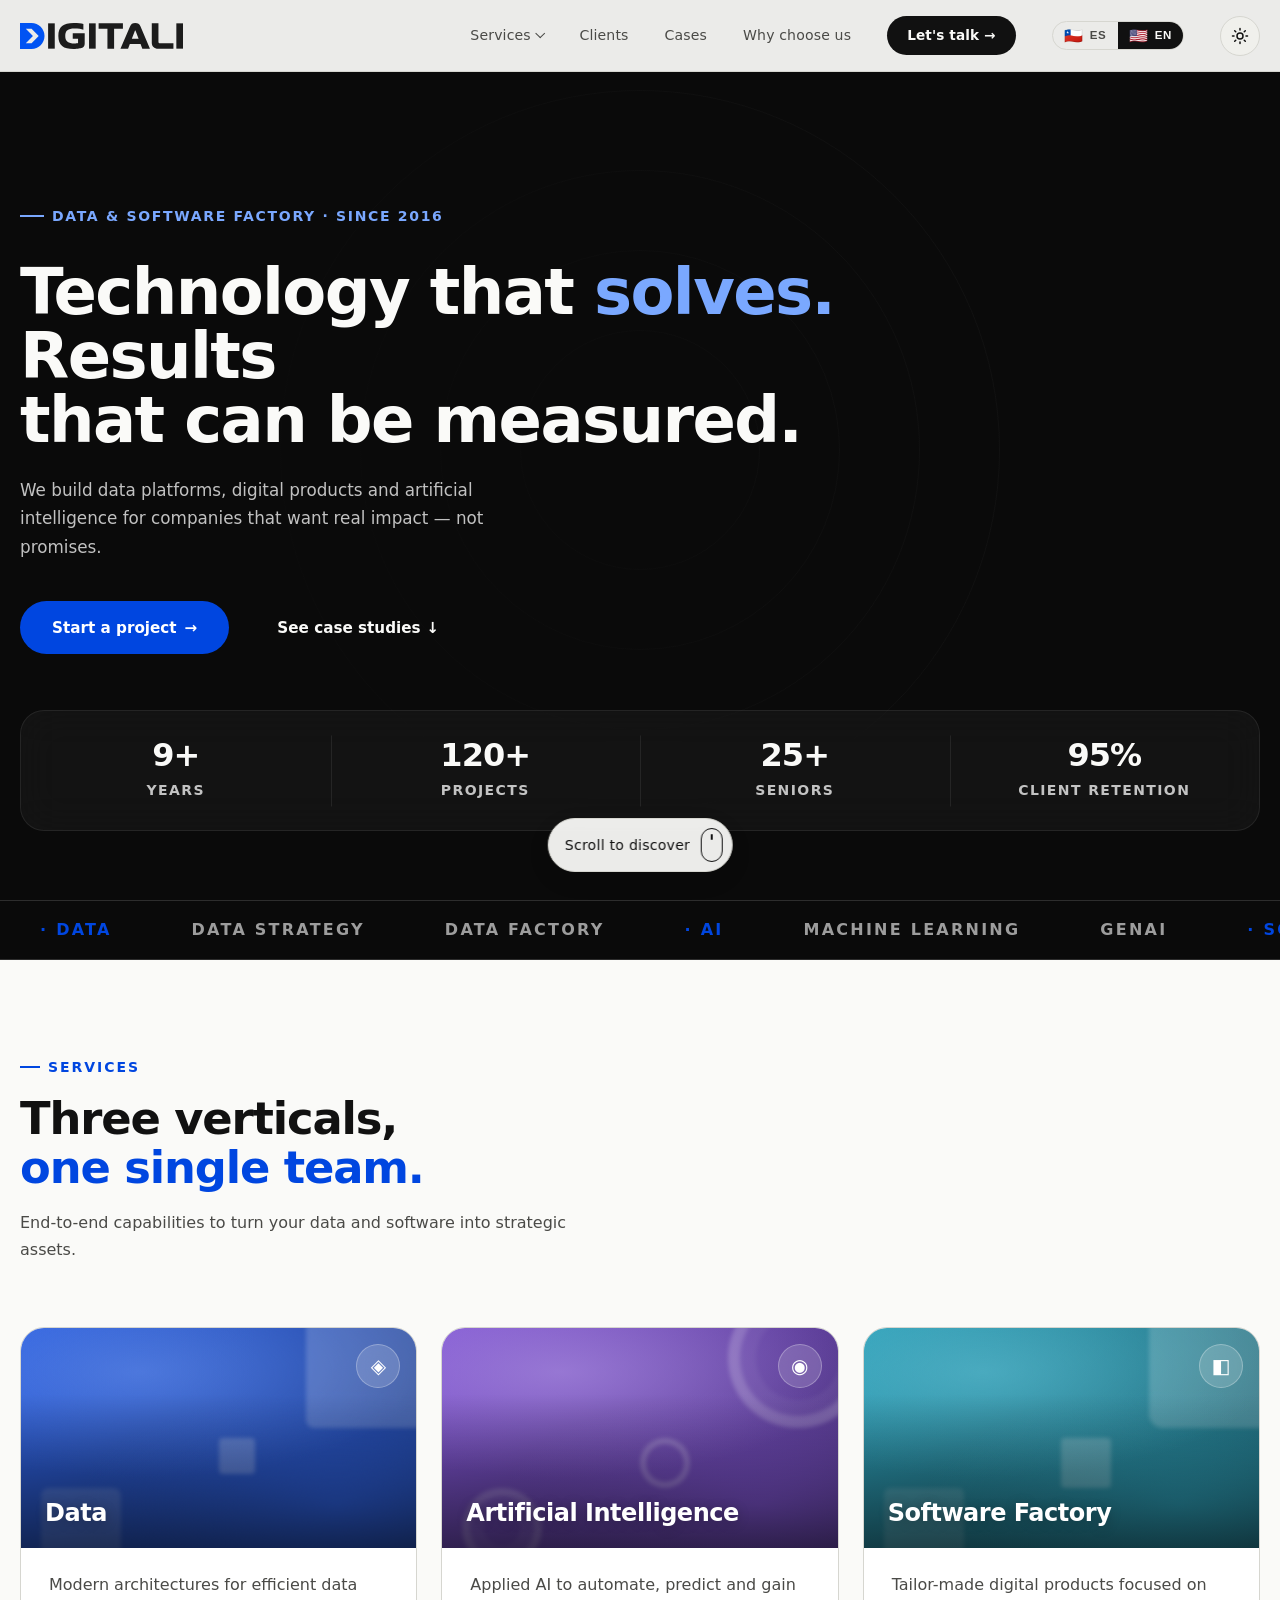
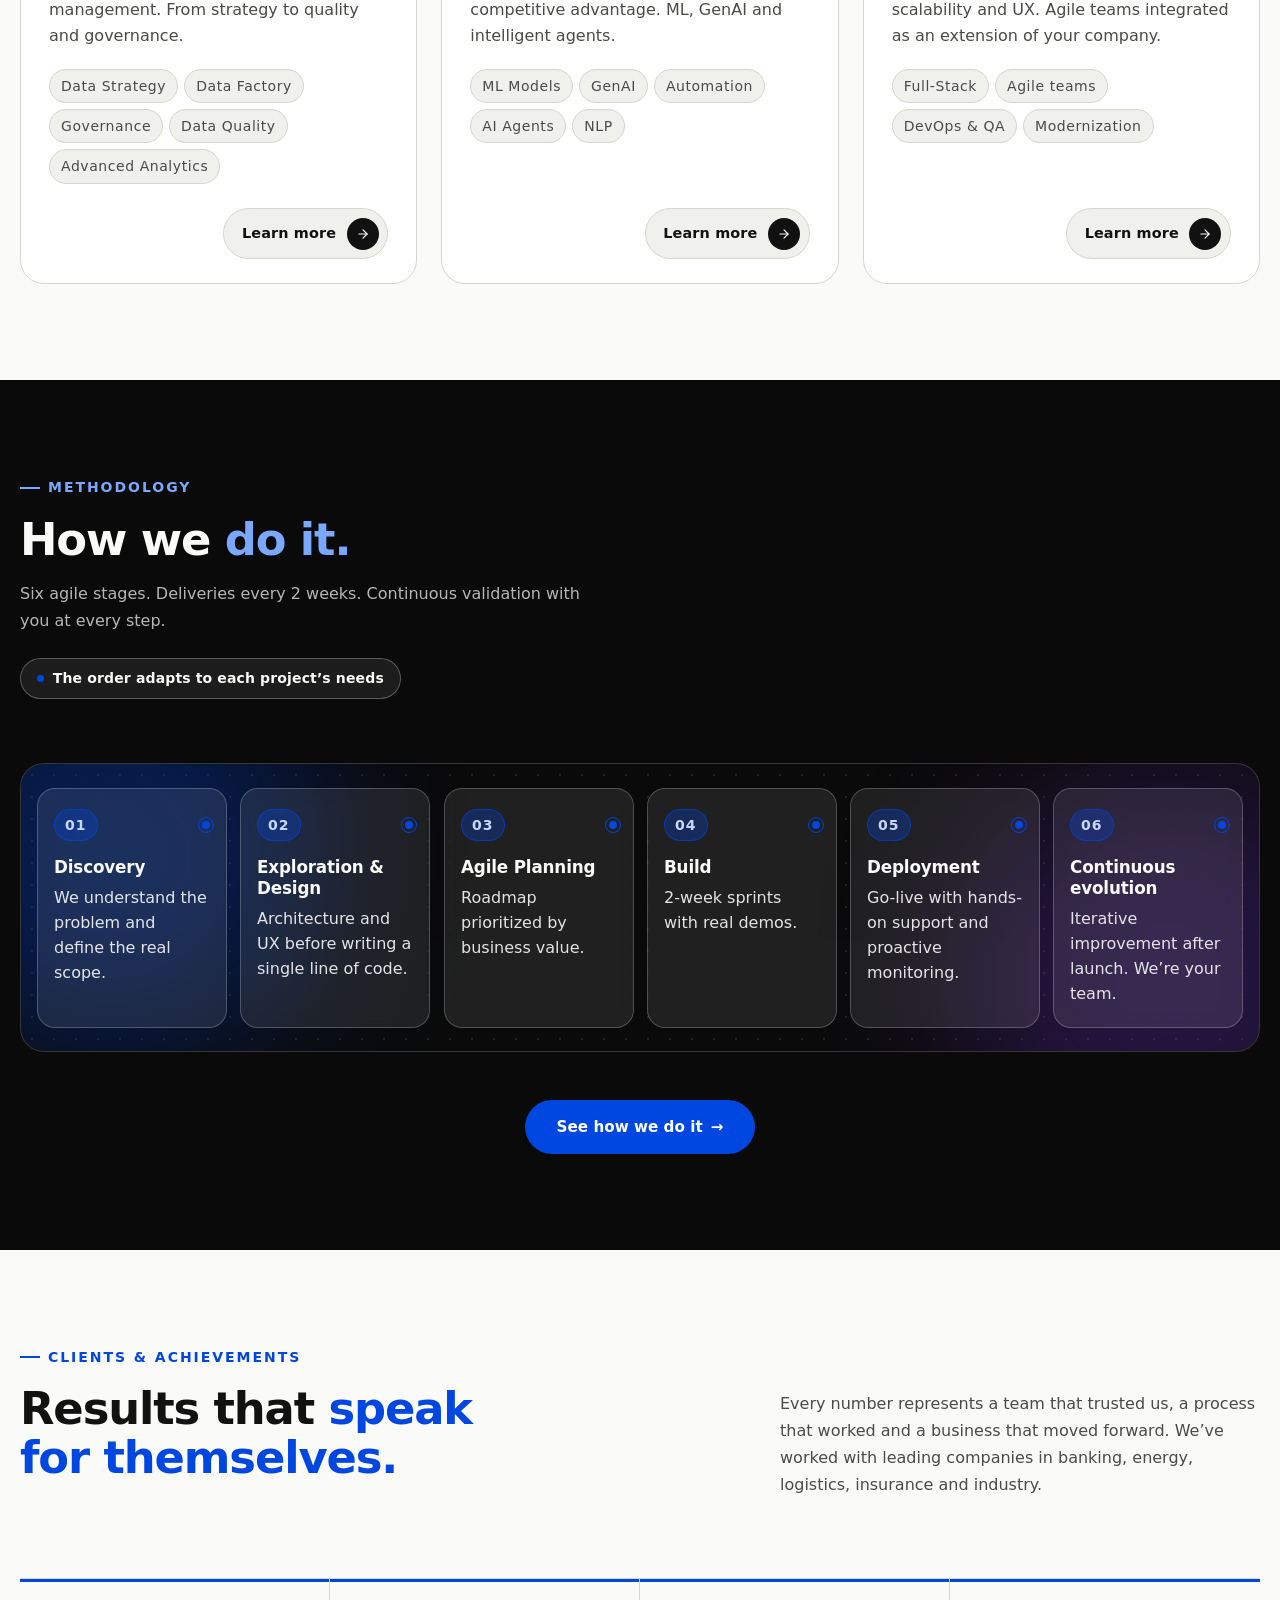
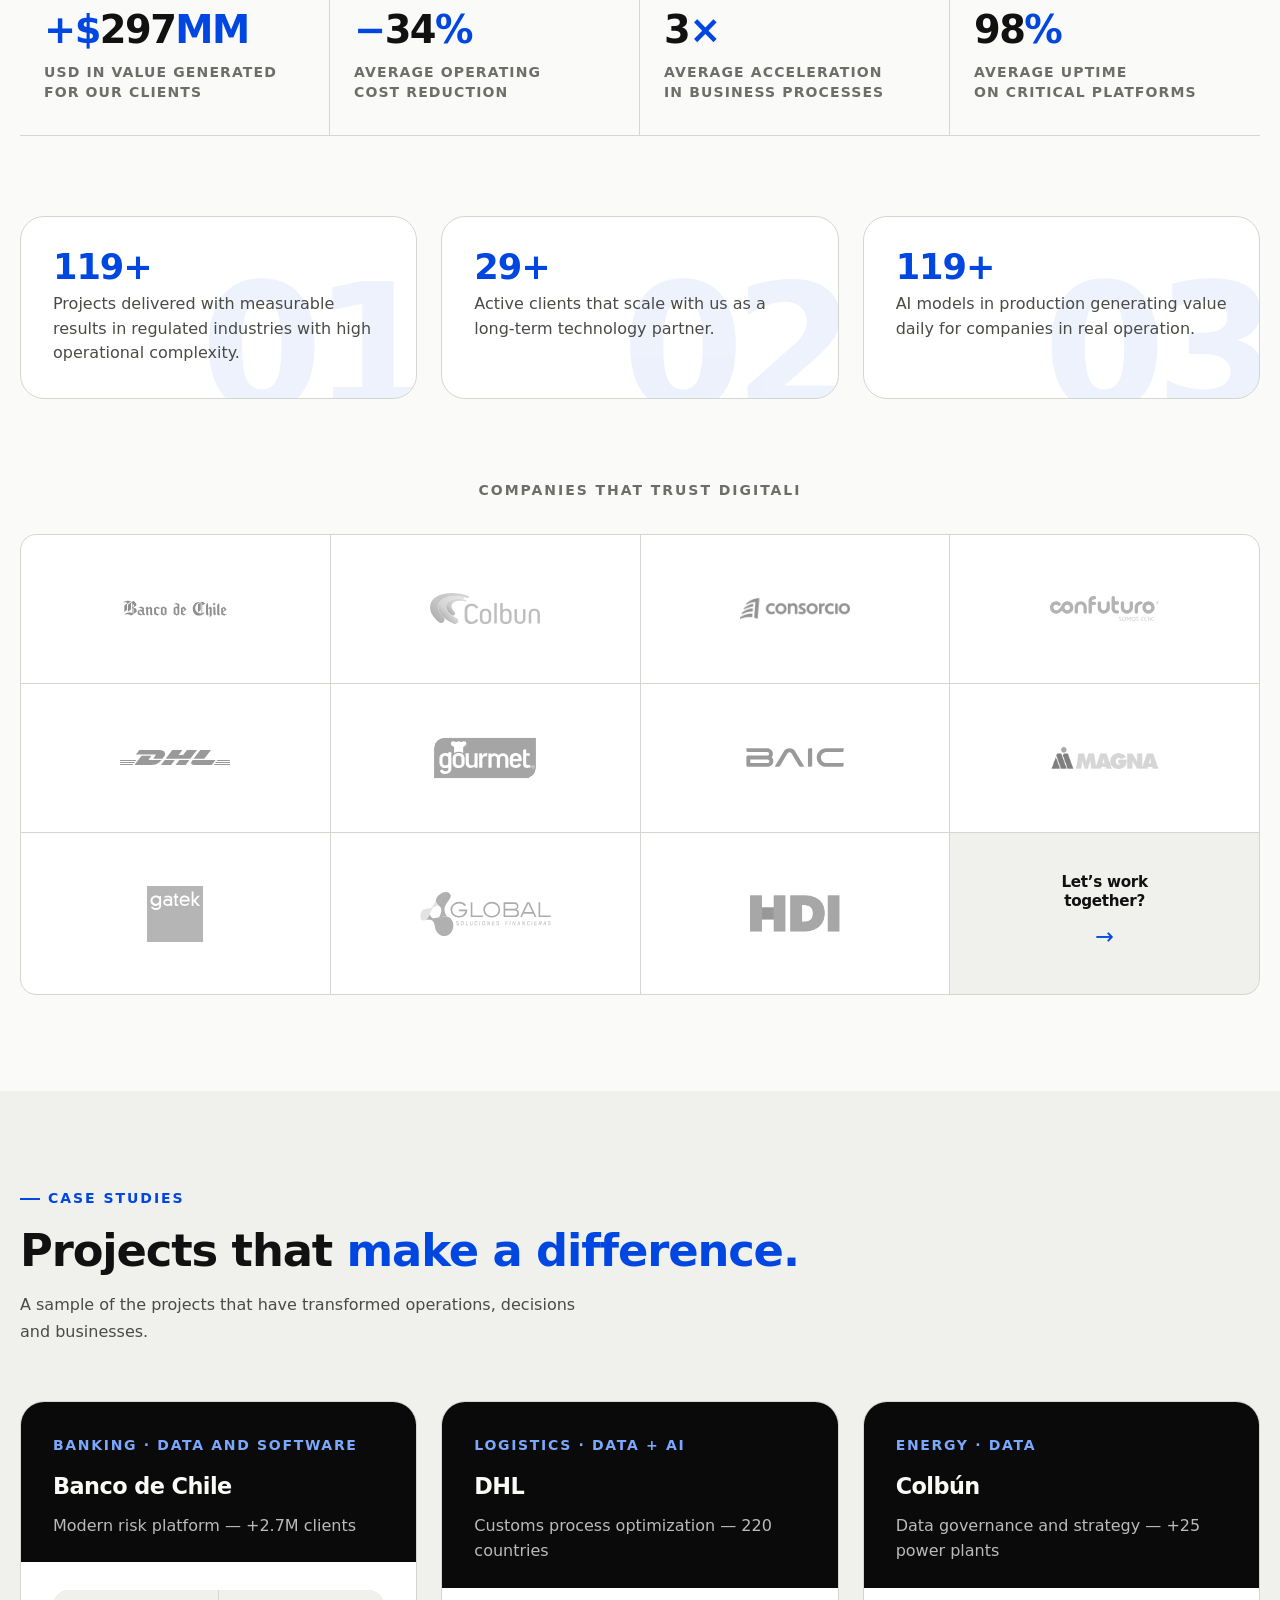
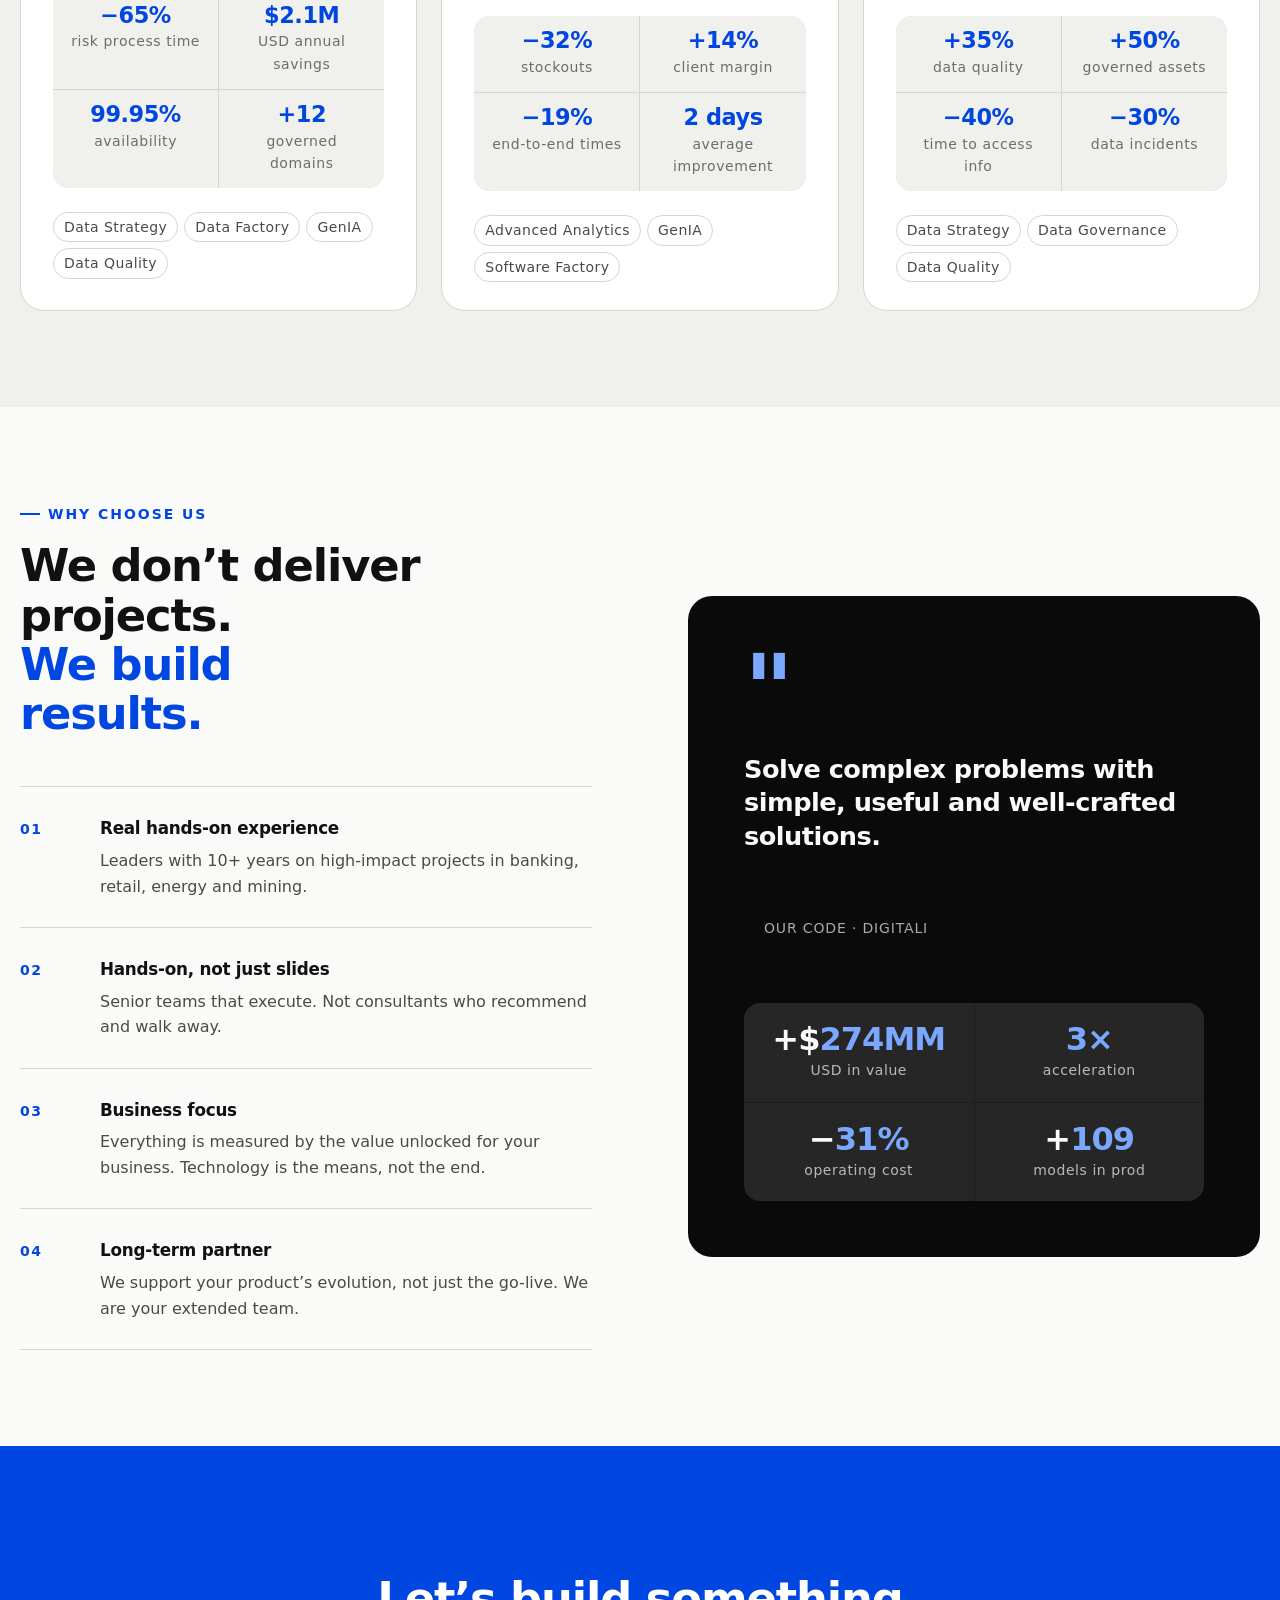
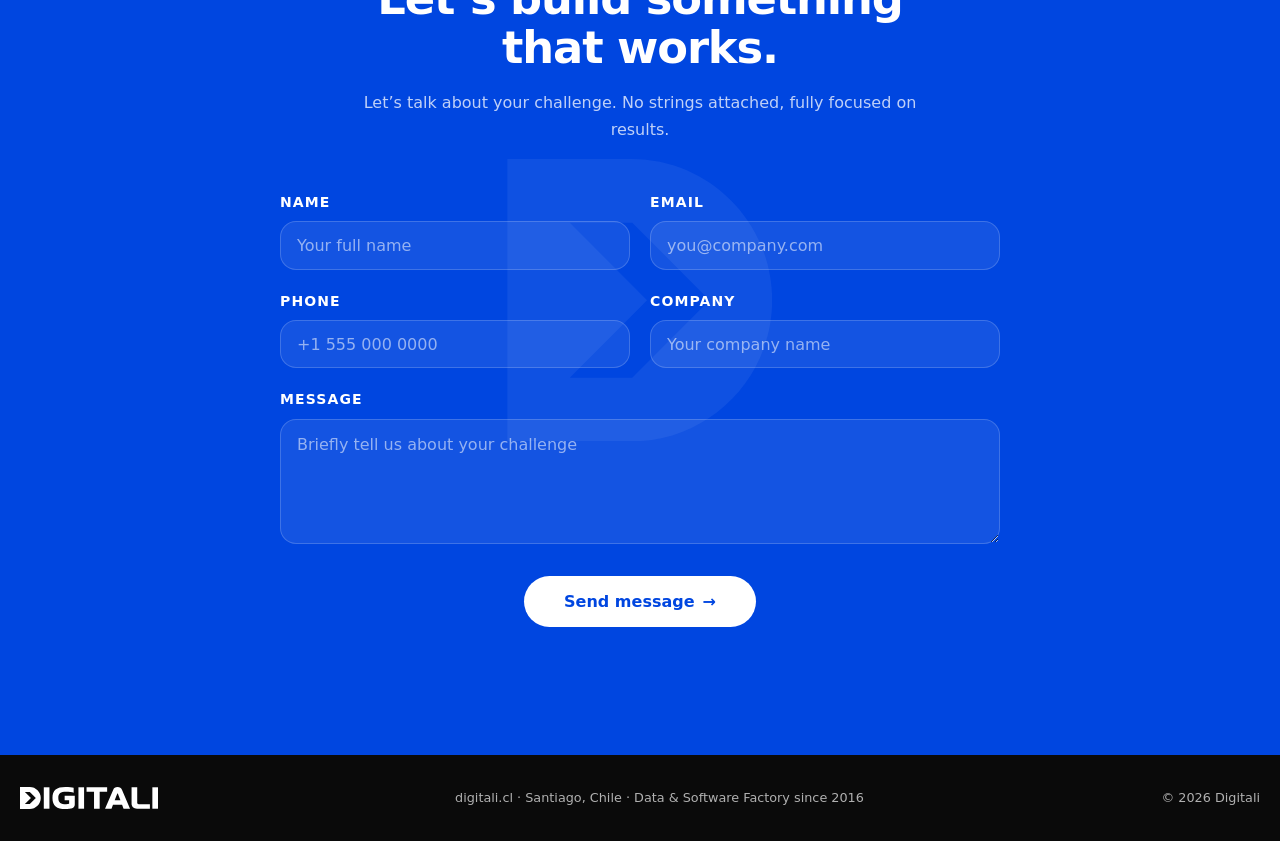
==== commit be06d985: "add video cover" ====
--- a/index.html
+++ b/index.html
@@ -90,7 +90,9 @@
 
   <!-- HERO -->
   <section id="hero" class="hero-banner" aria-labelledby="hero-title">
-    <canvas class="hero-canvas" id="heroCanvas" aria-hidden="true"></canvas>
+    <video class="hero-video" autoplay muted loop playsinline preload="auto" aria-hidden="true">
+      <source src="assets/hero.mp4" type="video/mp4">
+    </video>
 
     <div class="hero-rings" aria-hidden="true">
       <div class="hero-ring"></div>
@@ -105,7 +107,7 @@
       <div class="hero-left">
         <div class="hero-eyebrow" data-i18n="hero.eyebrow">Data &amp; Software Factory · Desde 2016</div>
         <h1 id="hero-title" class="hero-title" data-i18n-html="hero.title">
-          Tecnología que <em>resuelve.</em><br>Resultados que se miden.
+          Tecnología que <em>resuelve.</em><br>Resultados<br>que se miden.
         </h1>
         <p class="hero-subtitle" data-i18n="hero.subtitle">
           Construimos plataformas de datos, productos digitales e inteligencia artificial para empresas que quieren
--- a/css/tokens.css
+++ b/css/tokens.css
@@ -177,14 +177,15 @@
   --fw-black: 900;
 
   /* Typography · sizes (modular scale) */
-  --fs-3xs: 0.7rem;     /* 11.2px */
-  --fs-2xs: 0.72rem;    /* 11.5px */
-  --fs-xs: 0.75rem;     /* 12px   */
-  --fs-sm: 0.78rem;     /* 12.5px */
-  --fs-base-sm: 0.82rem;/* 13.1px */
+  --fs-3xs: 0.875rem;   /* 14px (clamped min) */
+  --fs-2xs: 0.875rem;   /* 14px (clamped min) */
+  --fs-xs: 0.875rem;    /* 14px (clamped min) */
+  --fs-sm: 0.875rem;    /* 14px (clamped min) */
+  --fs-base-sm: 0.875rem;/* 14px (clamped min) */
   --fs-base: 0.95rem;   /* 15.2px */
   --fs-md: 1rem;        /* 16px   */
   --fs-md-lg: 1.05rem;  /* 16.8px */
+  --fs-md-xl: 1.125rem; /* 18px   */
   --fs-lg: 1.4rem;      /* 22.4px */
   --fs-xl: 1.6rem;      /* 25.6px */
   --fs-2xl: 1.8rem;     /* 28.8px */
--- a/css/style.css
+++ b/css/style.css
@@ -240,7 +240,8 @@
   align-items: center;
   justify-content: space-between;
   width: 100%;
-  padding: 1rem 0;
+  min-height: 64px;
+  padding: 0.5rem 0;
   background: transparent;
   border: none;
   border-bottom: 1px solid var(--border);
@@ -264,16 +265,26 @@
 .mobile-submenu-label { line-height: 1.2; }
 
 .mobile-submenu-chevron {
+  width: 40px;
+  height: 40px;
+  position: relative;
+  display: inline-block;
+  flex-shrink: 0;
+}
+.mobile-submenu-chevron::before {
+  content: '';
+  position: absolute;
+  top: 50%;
+  left: 50%;
   width: 9px;
   height: 9px;
   border-right: 1.8px solid currentColor;
   border-bottom: 1.8px solid currentColor;
-  transform: rotate(45deg) translate(-2px, -3px);
+  transform: translate(-50%, -75%) rotate(45deg);
   transition: transform 0.28s var(--ease-smooth);
-  flex-shrink: 0;
-}
-.mobile-has-submenu.open .mobile-submenu-chevron {
-  transform: rotate(-135deg) translate(-2px, -3px);
+}
+.mobile-has-submenu.open .mobile-submenu-chevron::before {
+  transform: translate(-50%, -25%) rotate(-135deg);
 }
 
 .mobile-submenu {
@@ -300,14 +311,25 @@
 .mobile-submenu a {
   font-size: 0.95rem !important;
   color: var(--text-secondary) !important;
-  padding: 0.55rem 0 !important;
+  padding: 0 !important;
+  min-height: 48px !important;
   border-bottom: none !important;
+  gap: 0.75rem;
   opacity: 0;
   transform: translateX(-8px);
   transition:
     opacity 0.5s var(--ease-smooth),
     transform 0.5s var(--ease-smooth),
     color 0.2s;
+}
+.mobile-submenu a::before {
+  content: '';
+  width: 10px;
+  height: 10px;
+  border-radius: 20%;
+  background: var(--blue);
+  flex-shrink: 0;
+  opacity: 0.8;
 }
 .mobile-has-submenu.open .mobile-submenu a {
   opacity: 1;
@@ -425,7 +447,10 @@
 
 .mobile-menu-links a {
   width: 100%;
-  padding: 1rem 0;
+  min-height: 64px;
+  padding: 0.5rem 0;
+  display: flex;
+  align-items: center;
   border-bottom: 1px solid var(--border);
   font-family: var(--font-display);
   font-size: var(--fs-md);
@@ -509,12 +534,13 @@
   padding-bottom: 0;
 }
 
-/* Canvas de fondo full-width con bullets animados */
-.hero-canvas {
+/* Video de fondo full-width */
+.hero-video {
   position: absolute;
   inset: 0;
   width: 100%;
   height: 100%;
+  object-fit: cover;
   z-index: 0;
   pointer-events: none;
 }
@@ -635,7 +661,7 @@
 
 .hero-subtitle {
   color: var(--text-on-inverse-faint);
-  max-width: 600px;
+  max-width: 530px;
   line-height: 1.7;
   margin-bottom: 2.5rem;
   font-weight: var(--fw-regular);
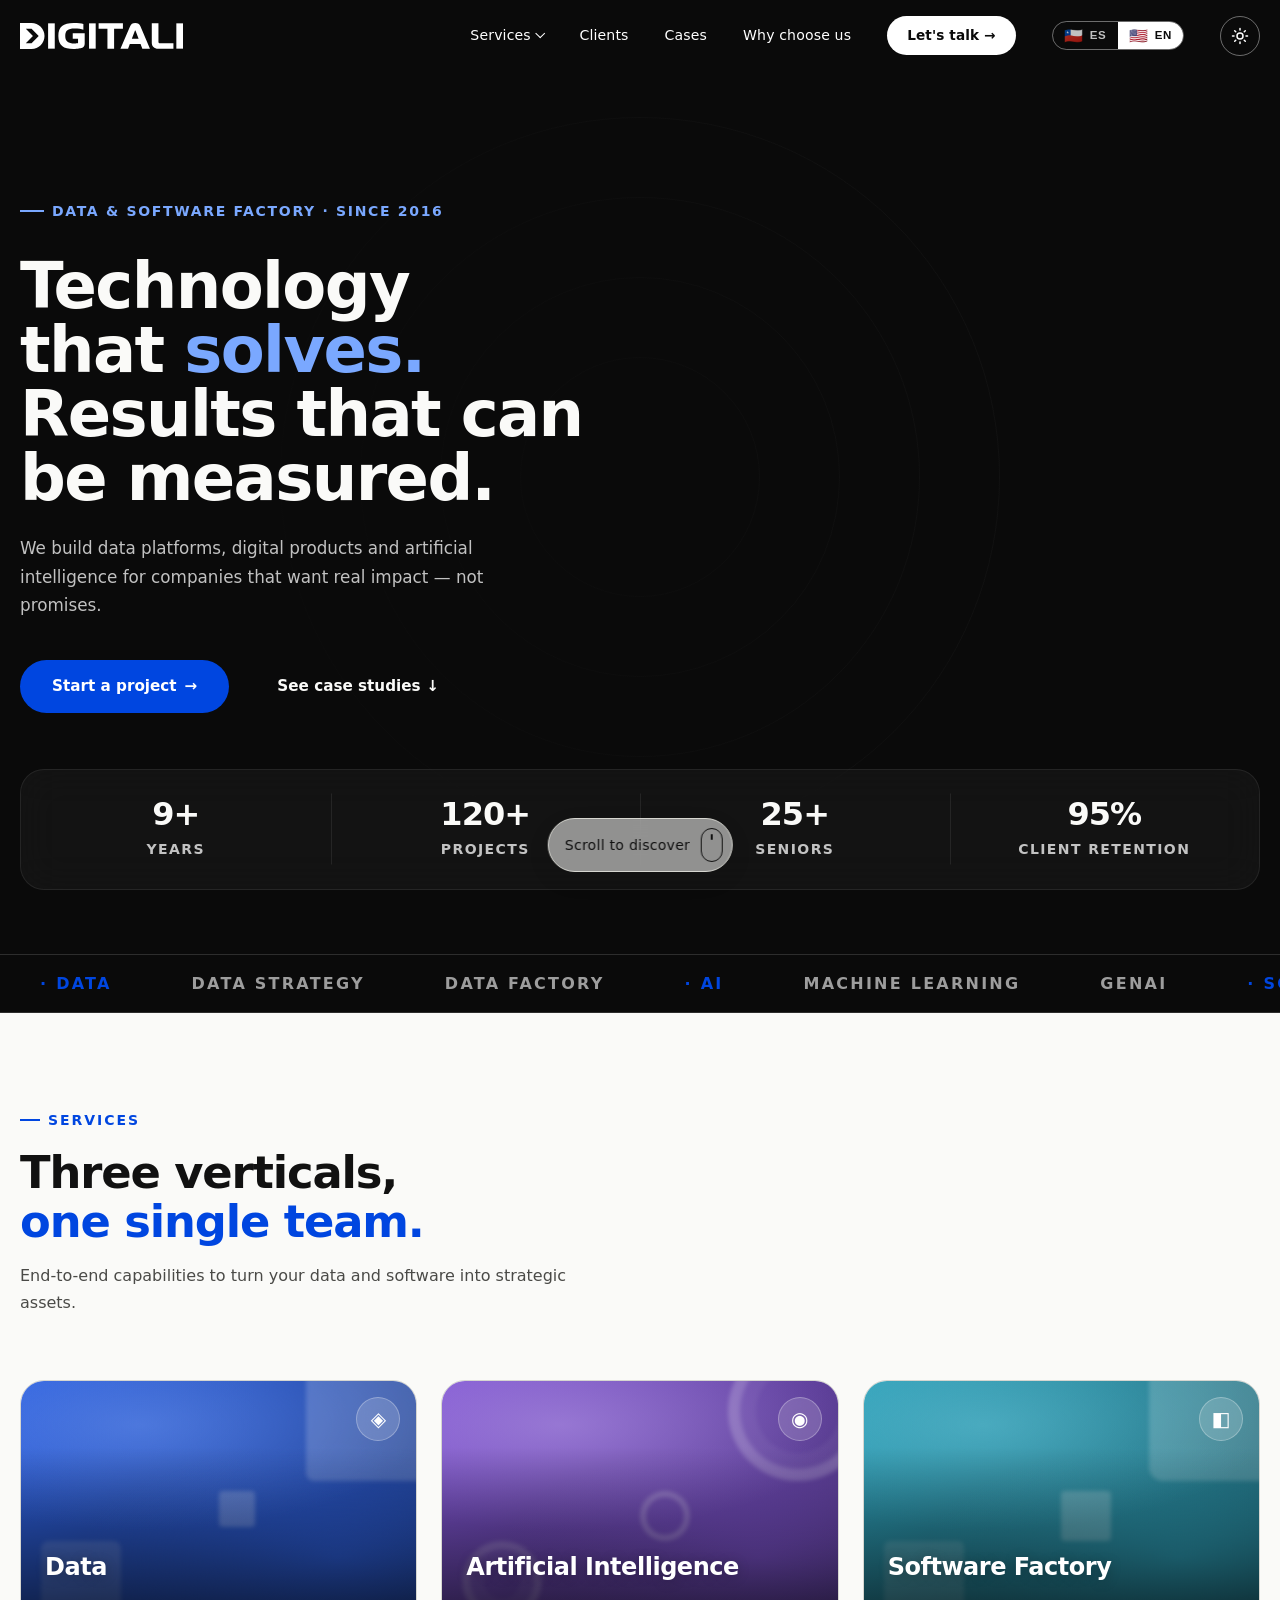
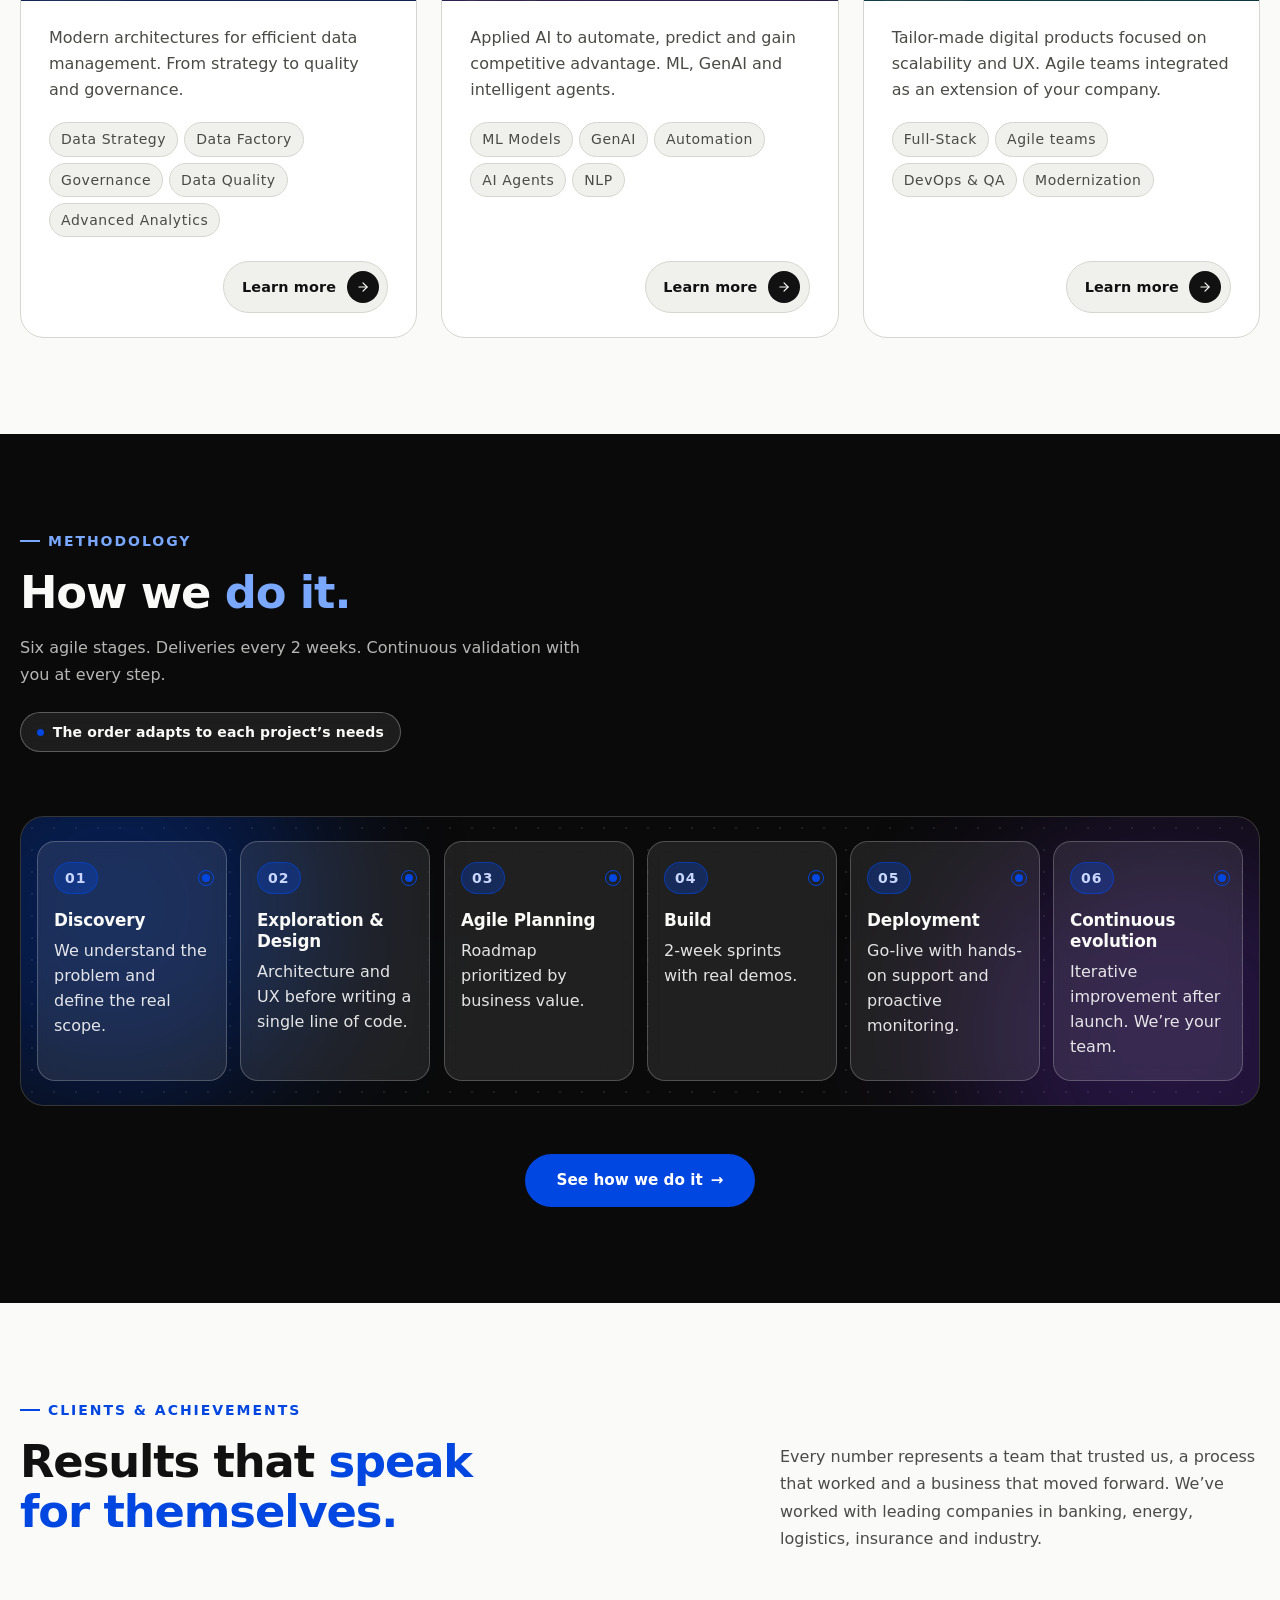
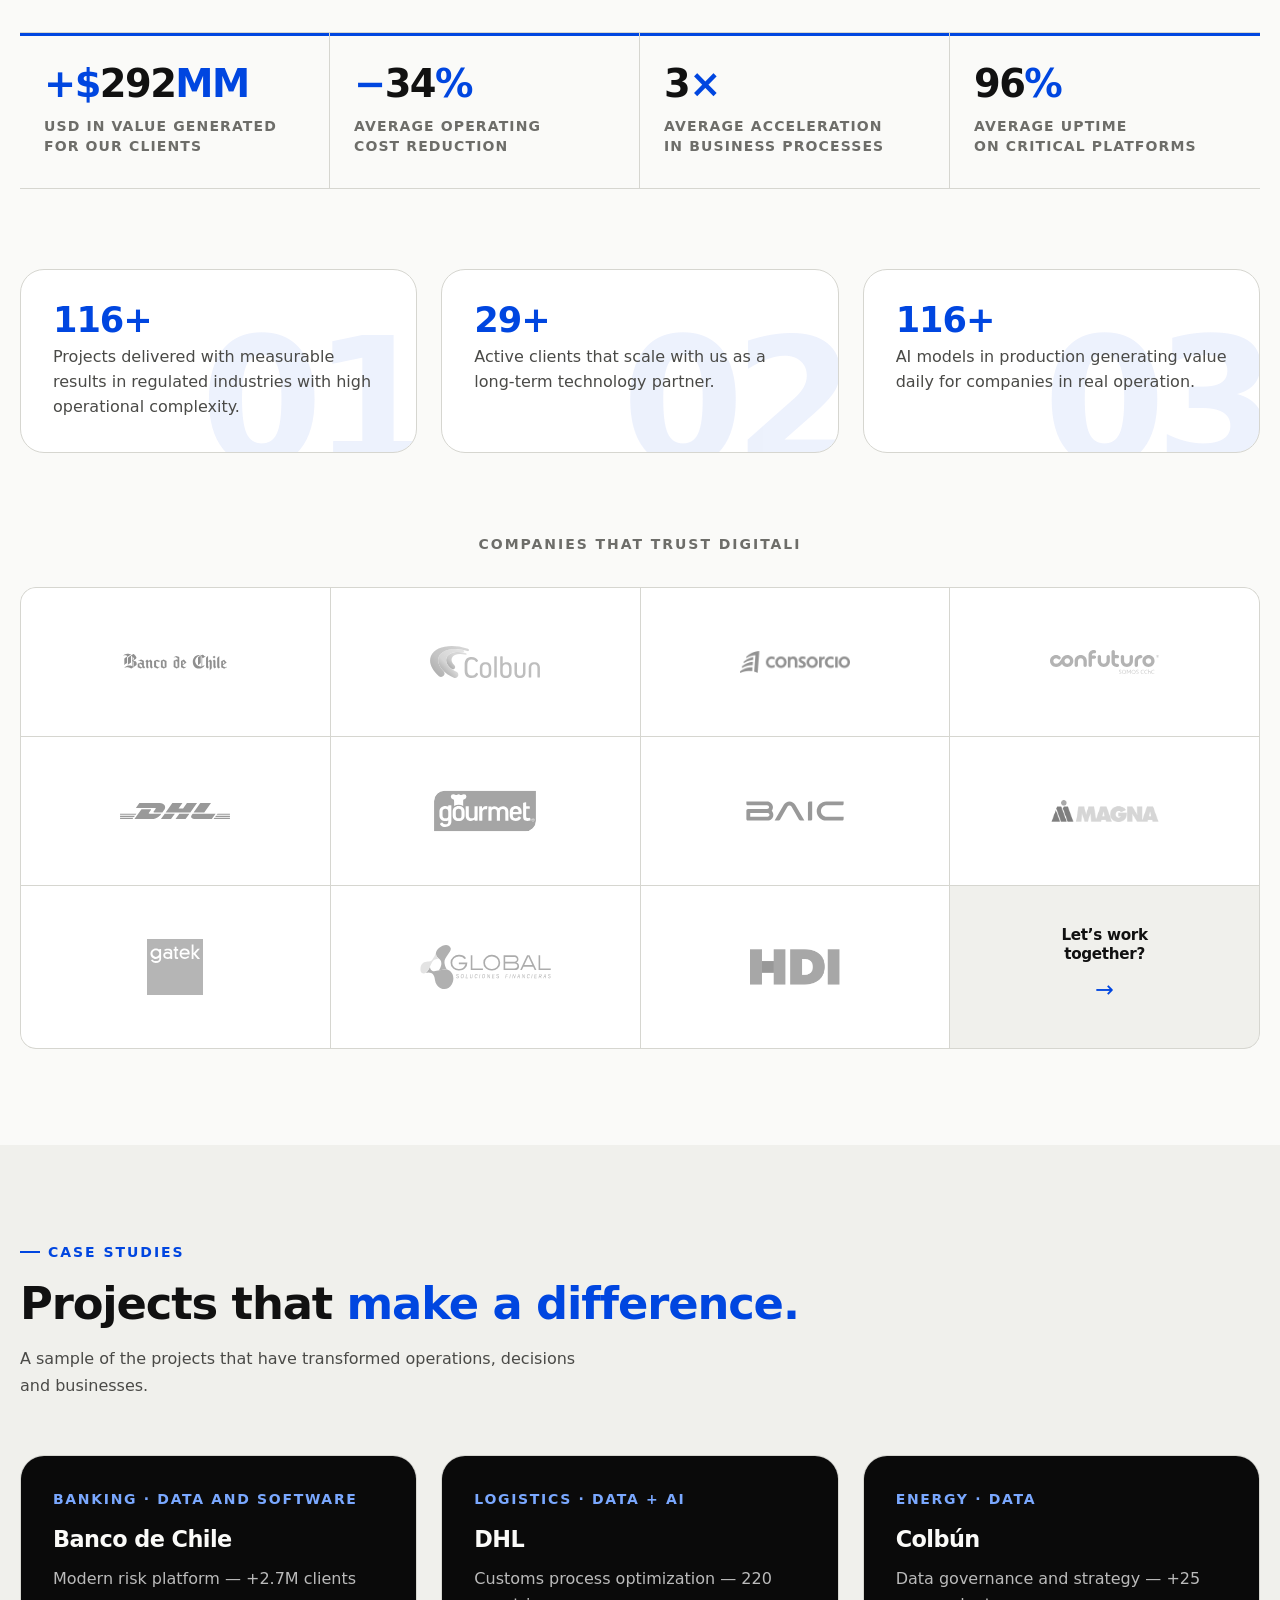
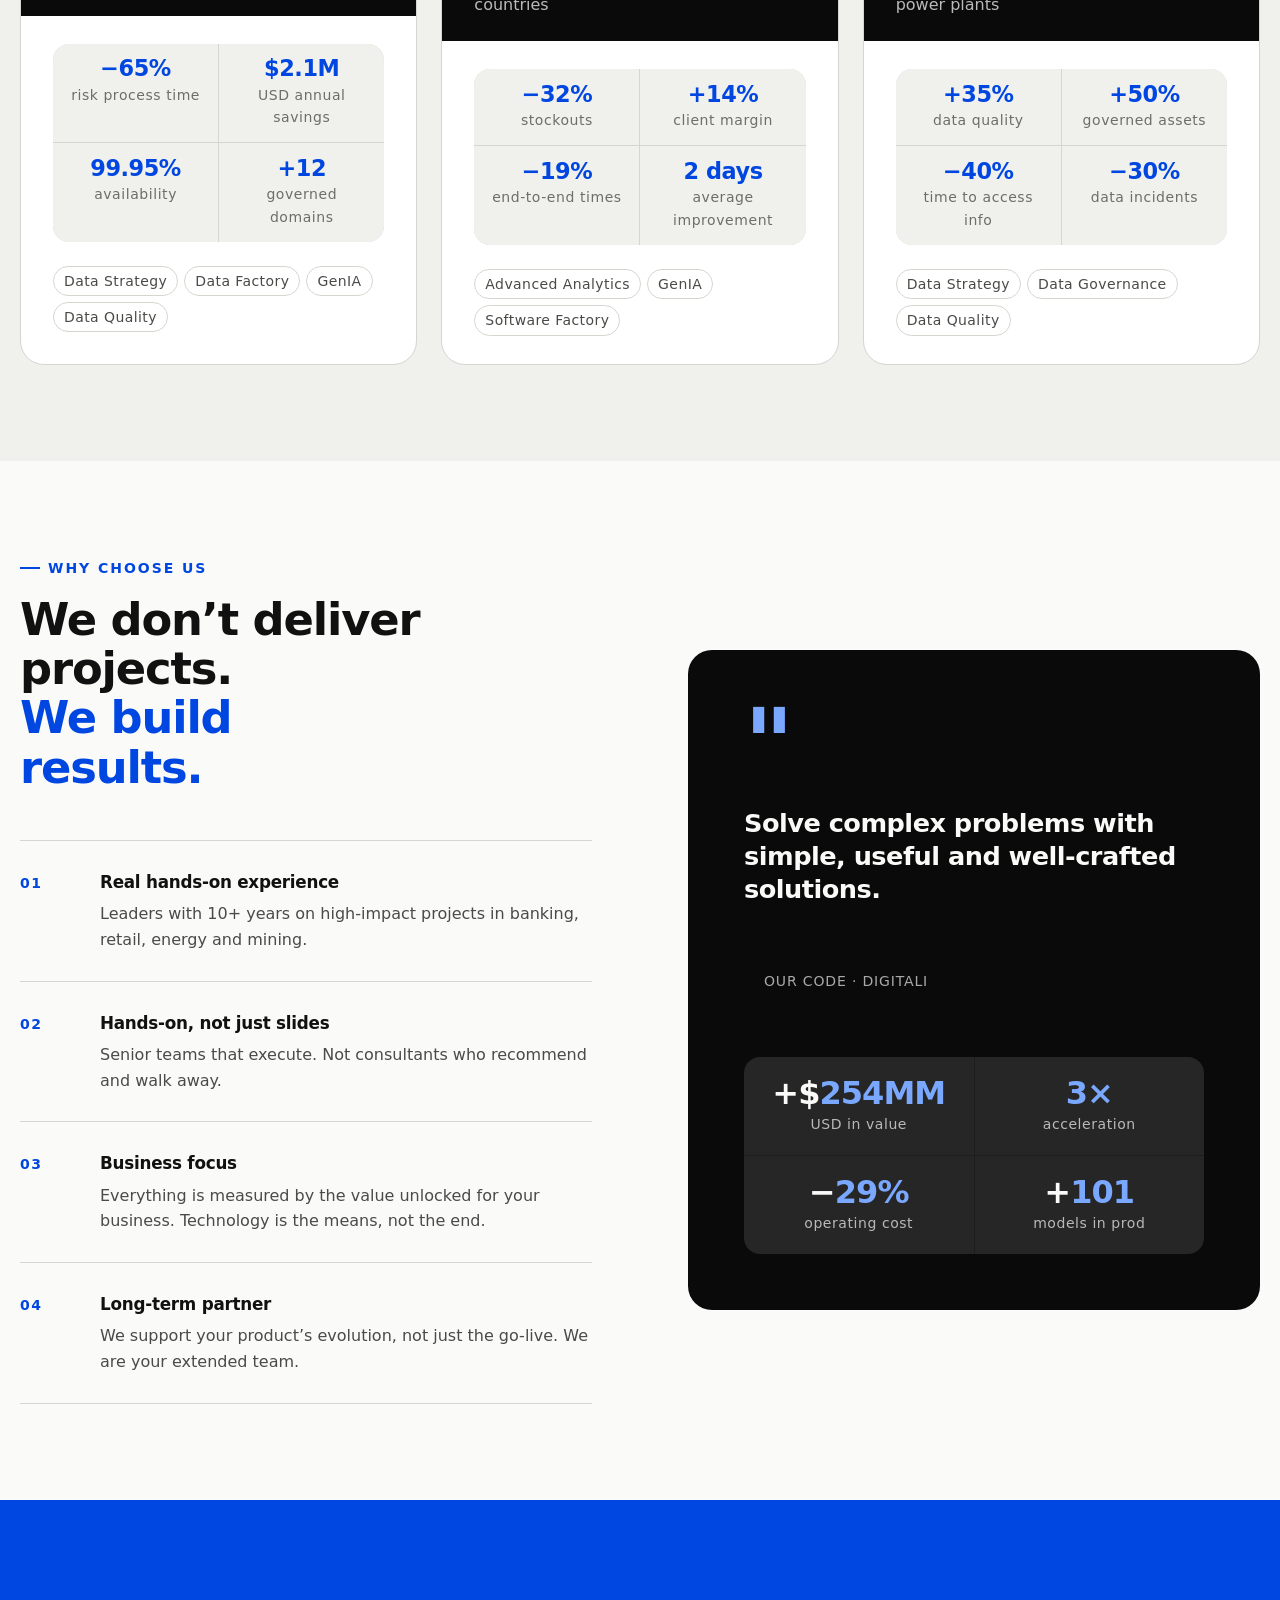
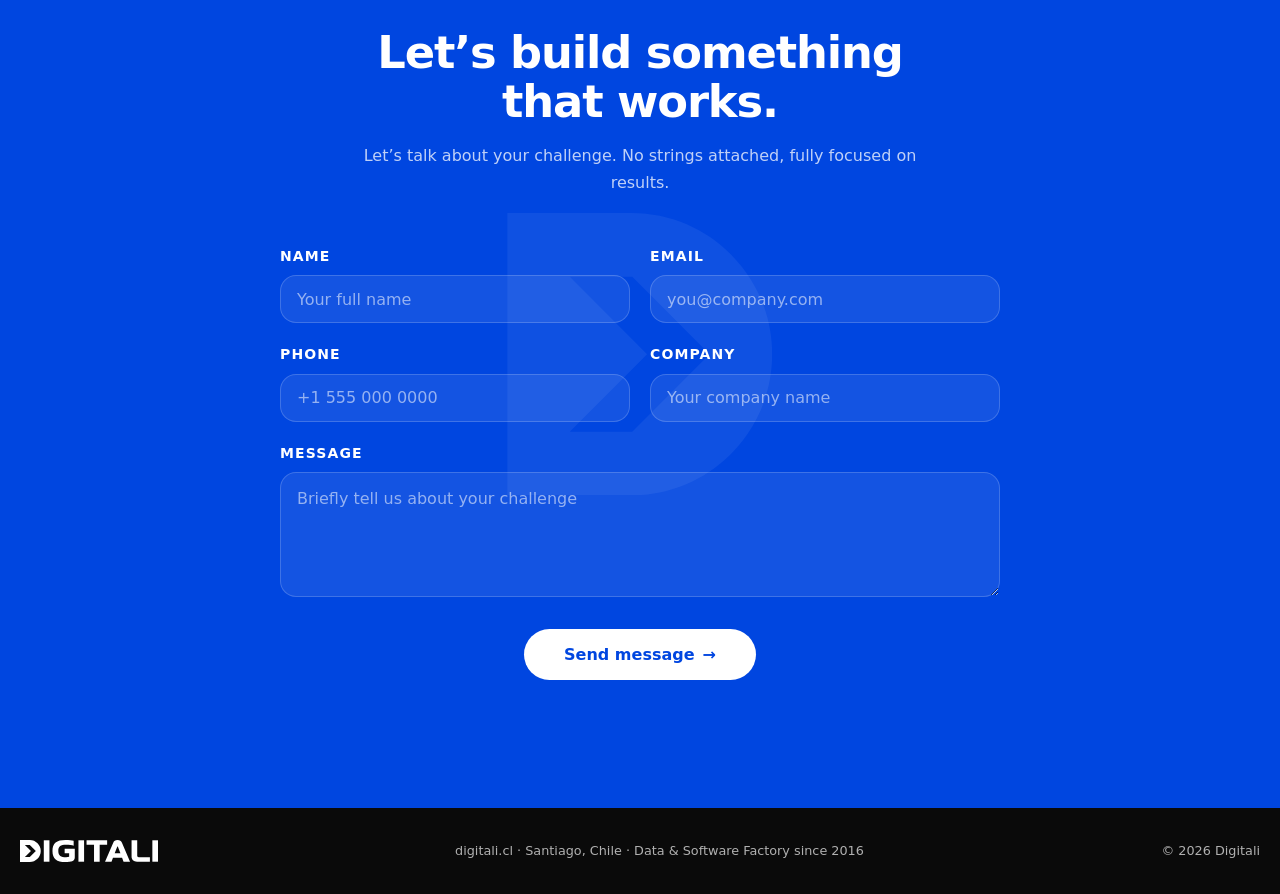
==== commit c176a1f1: "add video" ====
--- a/index.html
+++ b/index.html
@@ -107,7 +107,7 @@
       <div class="hero-left">
         <div class="hero-eyebrow" data-i18n="hero.eyebrow">Data &amp; Software Factory · Desde 2016</div>
         <h1 id="hero-title" class="hero-title" data-i18n-html="hero.title">
-          Tecnología que <em>resuelve.</em><br>Resultados<br>que se miden.
+          Tecnología<br>que <em>resuelve.</em><br>Resultados<br>que se miden.
         </h1>
         <p class="hero-subtitle" data-i18n="hero.subtitle">
           Construimos plataformas de datos, productos digitales e inteligencia artificial para empresas que quieren
--- a/css/tokens.css
+++ b/css/tokens.css
@@ -86,14 +86,14 @@
   --surface-on-inverse-hover: rgba(255, 255, 255, 0.06);
 
   /* Colors · contextual */
-  --nav-bg: rgba(250, 250, 248, 0.94);
+  --nav-bg: rgba(250, 250, 248, 0.55);
 
   /* Shadows */
   --card-shadow: 0 20px 60px rgba(0, 70, 224, 0.08);
   --card-shadow-hover: 0 30px 80px rgba(0, 0, 0, 0.12);
 
   /* Filters */
-  --logo-filter: none;
+  --logo-filter: brightness(0) invert(1);
   --logo-filter-on-dark: brightness(0) invert(1);
   --client-logo-filter: grayscale(1) opacity(0.5);
   --client-logo-filter-hover: grayscale(0) opacity(1);
@@ -140,7 +140,7 @@
   --surface-on-inverse-hover: rgba(255, 255, 255, 0.06);
 
   /* Colors · contextual */
-  --nav-bg: rgba(13, 13, 13, 0.94);
+  --nav-bg: rgba(13, 13, 13, 0.45);
 
   /* Shadows */
   --card-shadow: 0 20px 60px rgba(90, 144, 255, 0.1);
--- a/css/style.css
+++ b/css/style.css
@@ -44,10 +44,72 @@
   align-items: center;
   justify-content: space-between;
   padding: 0 var(--container-pad);
-  background: var(--nav-bg);
+  background: transparent;
+  border-bottom: 1px solid transparent;
+  transition: background 0.4s var(--ease-smooth), border-color 0.4s var(--ease-smooth), backdrop-filter 0.4s var(--ease-smooth);
+}
+
+/* Estado opaco · siempre activo con .scrolled, y con :hover solo en dispositivos con hover real */
+nav:is(.scrolled, :has(.hamburger.active)) {
+  background: rgba(250, 250, 248, 0.94);
   backdrop-filter: blur(12px);
-  border-bottom: 1px solid var(--border);
-  transition: background 0.4s var(--ease-smooth), border-color 0.4s var(--ease-smooth);
+  -webkit-backdrop-filter: blur(12px);
+  border-bottom-color: var(--border);
+}
+[data-theme="dark"] nav:is(.scrolled, :has(.hamburger.active)) { background: rgba(13, 13, 13, 0.94); }
+/* Cuando el menu hamburguesa está abierto, el nav iguala el fondo opaco del overlay */
+nav:has(.hamburger.active) {
+  background: var(--bg-primary);
+  backdrop-filter: none;
+  -webkit-backdrop-filter: none;
+}
+nav:is(.scrolled, :has(.hamburger.active)) .nav-logo img { filter: none; }
+[data-theme="dark"] nav:is(.scrolled, :has(.hamburger.active)) .nav-logo img { filter: brightness(0) invert(1); }
+nav:is(.scrolled, :has(.hamburger.active)) .nav-links a { color: var(--text-secondary); }
+nav:is(.scrolled, :has(.hamburger.active)) .nav-links a:hover { color: var(--blue); }
+nav:is(.scrolled, :has(.hamburger.active)) .nav-cta { background: var(--text-primary); color: var(--bg-primary) !important; }
+nav:is(.scrolled, :has(.hamburger.active)) .nav-cta:hover { background: var(--blue) !important; color: var(--white) !important; }
+nav:is(.scrolled, :has(.hamburger.active)) .theme-toggle {
+  background: var(--bg-tertiary);
+  border-color: var(--border);
+  color: var(--text-primary);
+}
+nav:is(.scrolled, :has(.hamburger.active)) .theme-toggle:hover { border-color: var(--blue); }
+nav:is(.scrolled, :has(.hamburger.active)) .lang-switch { border-color: var(--border); }
+nav:is(.scrolled, :has(.hamburger.active)) .lang-switch button { color: var(--text-secondary); }
+nav:is(.scrolled, :has(.hamburger.active)) .lang-switch button:hover { color: var(--text-primary); }
+nav:is(.scrolled, :has(.hamburger.active)) .lang-switch button[aria-pressed="true"] {
+  background: var(--text-primary);
+  color: var(--bg-primary);
+}
+
+@media (hover: hover) and (pointer: fine) {
+  nav:hover {
+    background: rgba(250, 250, 248, 0.94);
+    backdrop-filter: blur(12px);
+    -webkit-backdrop-filter: blur(12px);
+    border-bottom-color: var(--border);
+  }
+  [data-theme="dark"] nav:hover { background: rgba(13, 13, 13, 0.94); }
+  nav:hover .nav-logo img { filter: none; }
+  [data-theme="dark"] nav:hover .nav-logo img { filter: brightness(0) invert(1); }
+  nav:hover .nav-links a { color: var(--text-secondary); }
+  nav:hover .nav-links a:hover { color: var(--blue); }
+  nav:hover .nav-cta { background: var(--text-primary); color: var(--bg-primary) !important; }
+  nav:hover .nav-cta:hover { background: var(--blue) !important; color: var(--white) !important; }
+  nav:hover .theme-toggle {
+    background: var(--bg-tertiary);
+    border-color: var(--border);
+    color: var(--text-primary);
+  }
+  nav:hover .theme-toggle:hover { border-color: var(--blue); }
+  nav:hover .lang-switch { border-color: var(--border); }
+  nav:hover .lang-switch button { color: var(--text-secondary); }
+  nav:hover .lang-switch button:hover { color: var(--text-primary); }
+  nav:hover .lang-switch button[aria-pressed="true"] {
+    background: var(--text-primary);
+    color: var(--bg-primary);
+  }
 }
 
 .nav-logo {
@@ -73,19 +135,19 @@
 .nav-links a {
   font-size: 0.88rem;
   font-weight: var(--fw-medium);
-  color: var(--text-secondary);
+  color: var(--white);
   text-decoration: none;
   letter-spacing: 0.01em;
   transition: color 0.32s;
 }
 
 .nav-links a:hover {
-  color: var(--blue);
+  color: var(--blue-on-dark);
 }
 
 .nav-cta {
-  background: var(--text-primary);
-  color: var(--bg-primary) !important;
+  background: var(--white);
+  color: #0A0A0A !important;
   padding: 0.55rem 1.25rem;
   border-radius: var(--radius-pill);
   font-size: 0.85rem !important;
@@ -102,7 +164,7 @@
 .lang-switch {
   display: inline-flex;
   align-items: stretch;
-  border: 1px solid var(--border);
+  border: 1px solid color-mix(in srgb, var(--white) 40%, transparent);
   border-radius: var(--radius-pill);
   overflow: hidden;
   font-family: var(--font-display);
@@ -115,7 +177,7 @@
   font-size: 0.72rem;
   font-weight: var(--fw-bold);
   letter-spacing: 0.05em;
-  color: var(--text-secondary);
+  color: color-mix(in srgb, var(--white) 75%, transparent);
   cursor: pointer;
   display: inline-flex;
   align-items: center;
@@ -126,13 +188,13 @@
   font-size: 0.95rem;
   line-height: 1;
 }
-.lang-switch button:hover { color: var(--text-primary); }
+.lang-switch button:hover { color: var(--white); }
 .lang-switch button[aria-pressed="true"] {
-  background: var(--text-primary);
-  color: var(--bg-primary);
+  background: var(--white);
+  color: #0A0A0A;
 }
 .lang-switch button[aria-pressed="true"]:hover {
-  color: var(--bg-primary);
+  color: #0A0A0A;
 }
 
 @media (max-width: 980px) {
@@ -354,20 +416,20 @@
   width: 40px;
   height: 40px;
   border-radius: var(--radius-circle);
-  background: var(--bg-secondary);
-  border: 1px solid var(--border);
+  background: transparent;
+  border: 1px solid color-mix(in srgb, var(--white) 40%, transparent);
   display: flex;
   align-items: center;
   justify-content: center;
   cursor: pointer;
   transition: border-color 0.32s, transform 0.4s var(--ease-smooth);
-  color: var(--text-primary);
+  color: var(--white);
   padding: 0;
   flex-shrink: 0;
 }
 
 .theme-toggle:hover {
-  border-color: var(--blue);
+  border-color: var(--white);
   transform: rotate(20deg);
 }
 
@@ -391,8 +453,15 @@
 .hamburger span {
   width: 26px;
   height: 2px;
+  background-color: var(--white);
+  transition: transform 0.36s var(--ease-smooth), opacity 0.36s var(--ease-smooth), background-color 0.36s var(--ease-smooth);
+}
+nav:is(.scrolled, :has(.hamburger.active)) .hamburger span,
+.hamburger.active span {
   background-color: var(--text-primary);
-  transition: transform 0.36s var(--ease-smooth), opacity 0.36s var(--ease-smooth), background-color 0.36s var(--ease-smooth);
+}
+@media (hover: hover) and (pointer: fine) {
+  nav:hover .hamburger span { background-color: var(--text-primary); }
 }
 
 .hamburger.active span:nth-child(1) {
@@ -470,6 +539,16 @@
   padding: 1.25rem 0;
   width: 100%;
 }
+.mobile-menu-langwrap .lang-switch { border-color: var(--border); }
+.mobile-menu-langwrap .lang-switch button { color: var(--text-secondary); }
+.mobile-menu-langwrap .lang-switch button:hover { color: var(--text-primary); }
+.mobile-menu-langwrap .lang-switch button[aria-pressed="true"] {
+  background: var(--text-primary);
+  color: var(--bg-primary);
+}
+.mobile-menu-langwrap .lang-switch button[aria-pressed="true"]:hover {
+  color: var(--bg-primary);
+}
 
 .mobile-menu-footer {
   padding-top: 1.5rem;
@@ -485,6 +564,12 @@
   padding: 0.8rem 1.25rem;
   font-size: var(--fs-md)!important;
   text-decoration: none !important;
+  background: var(--text-primary) !important;
+  color: var(--bg-primary) !important;
+}
+.mobile-menu-footer .nav-cta:hover {
+  background: var(--blue) !important;
+  color: var(--white) !important;
 }
 
 .mobile-menu-links a:hover {
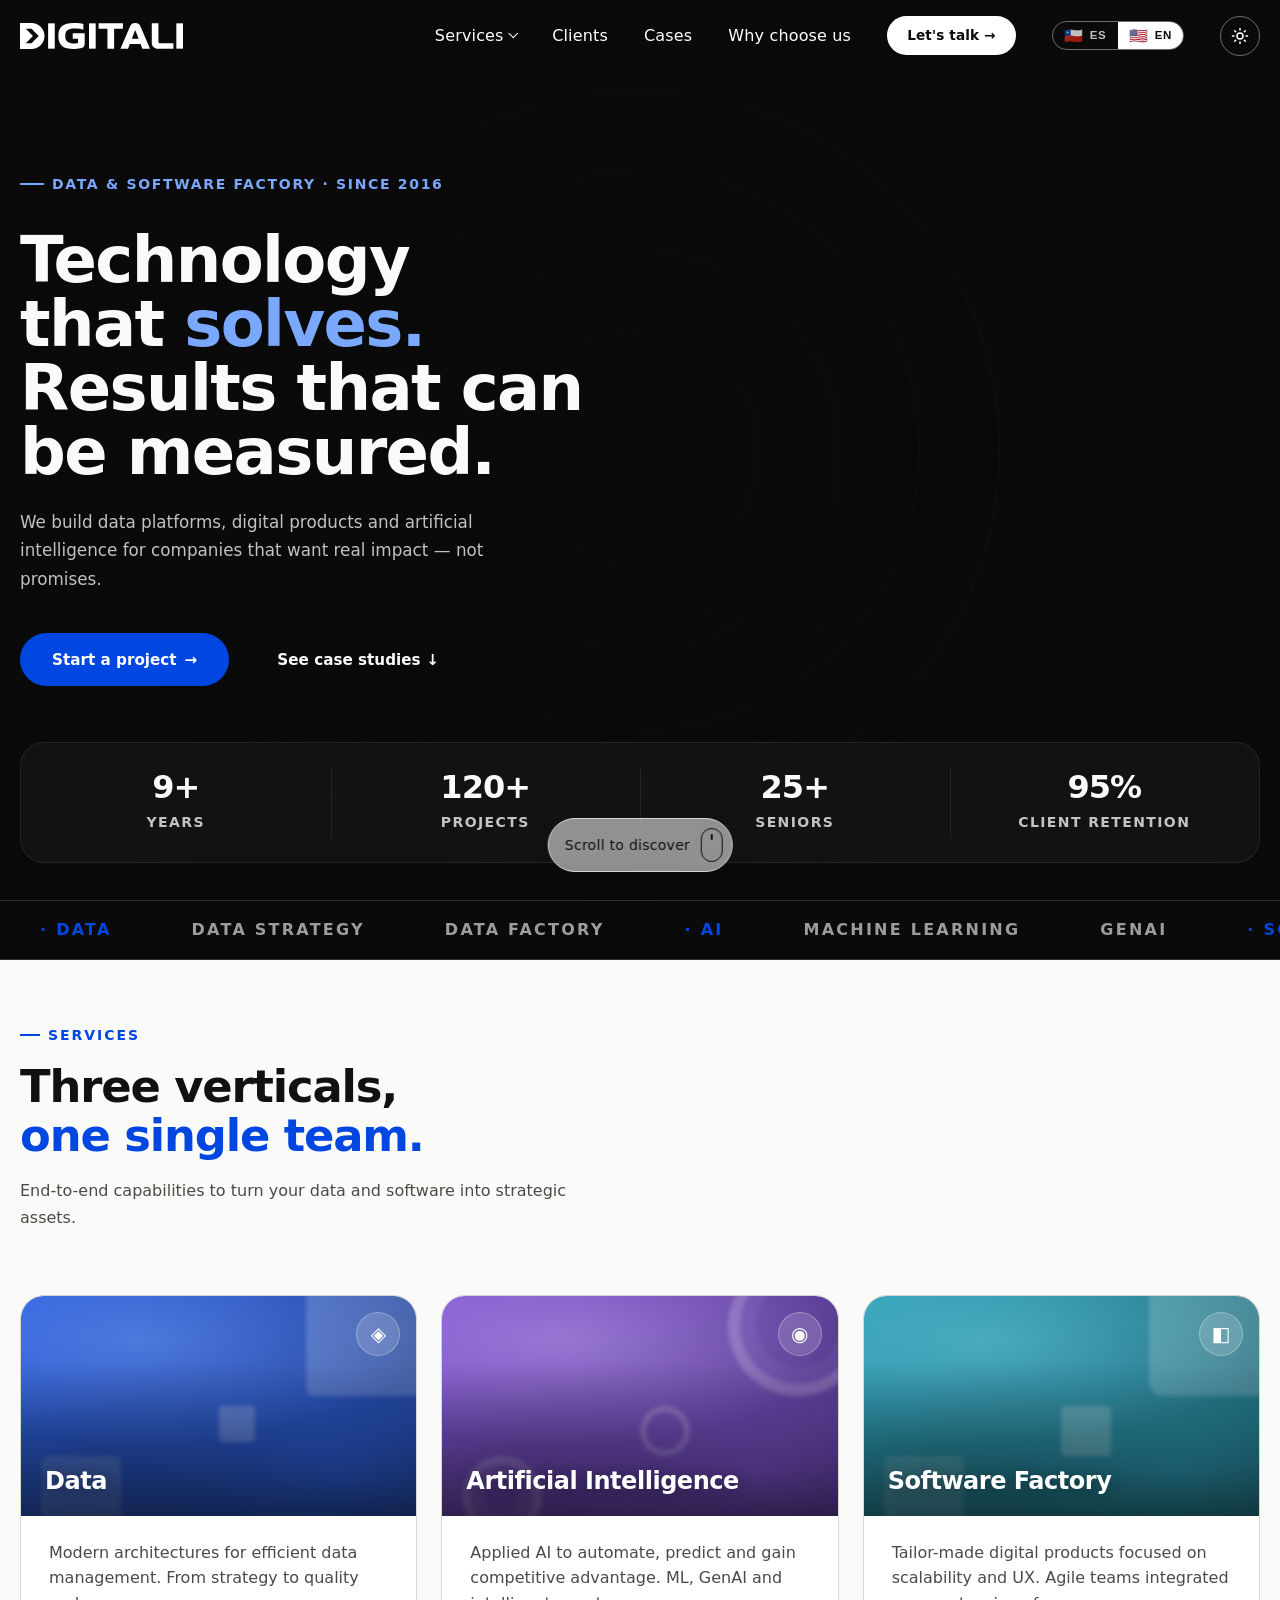
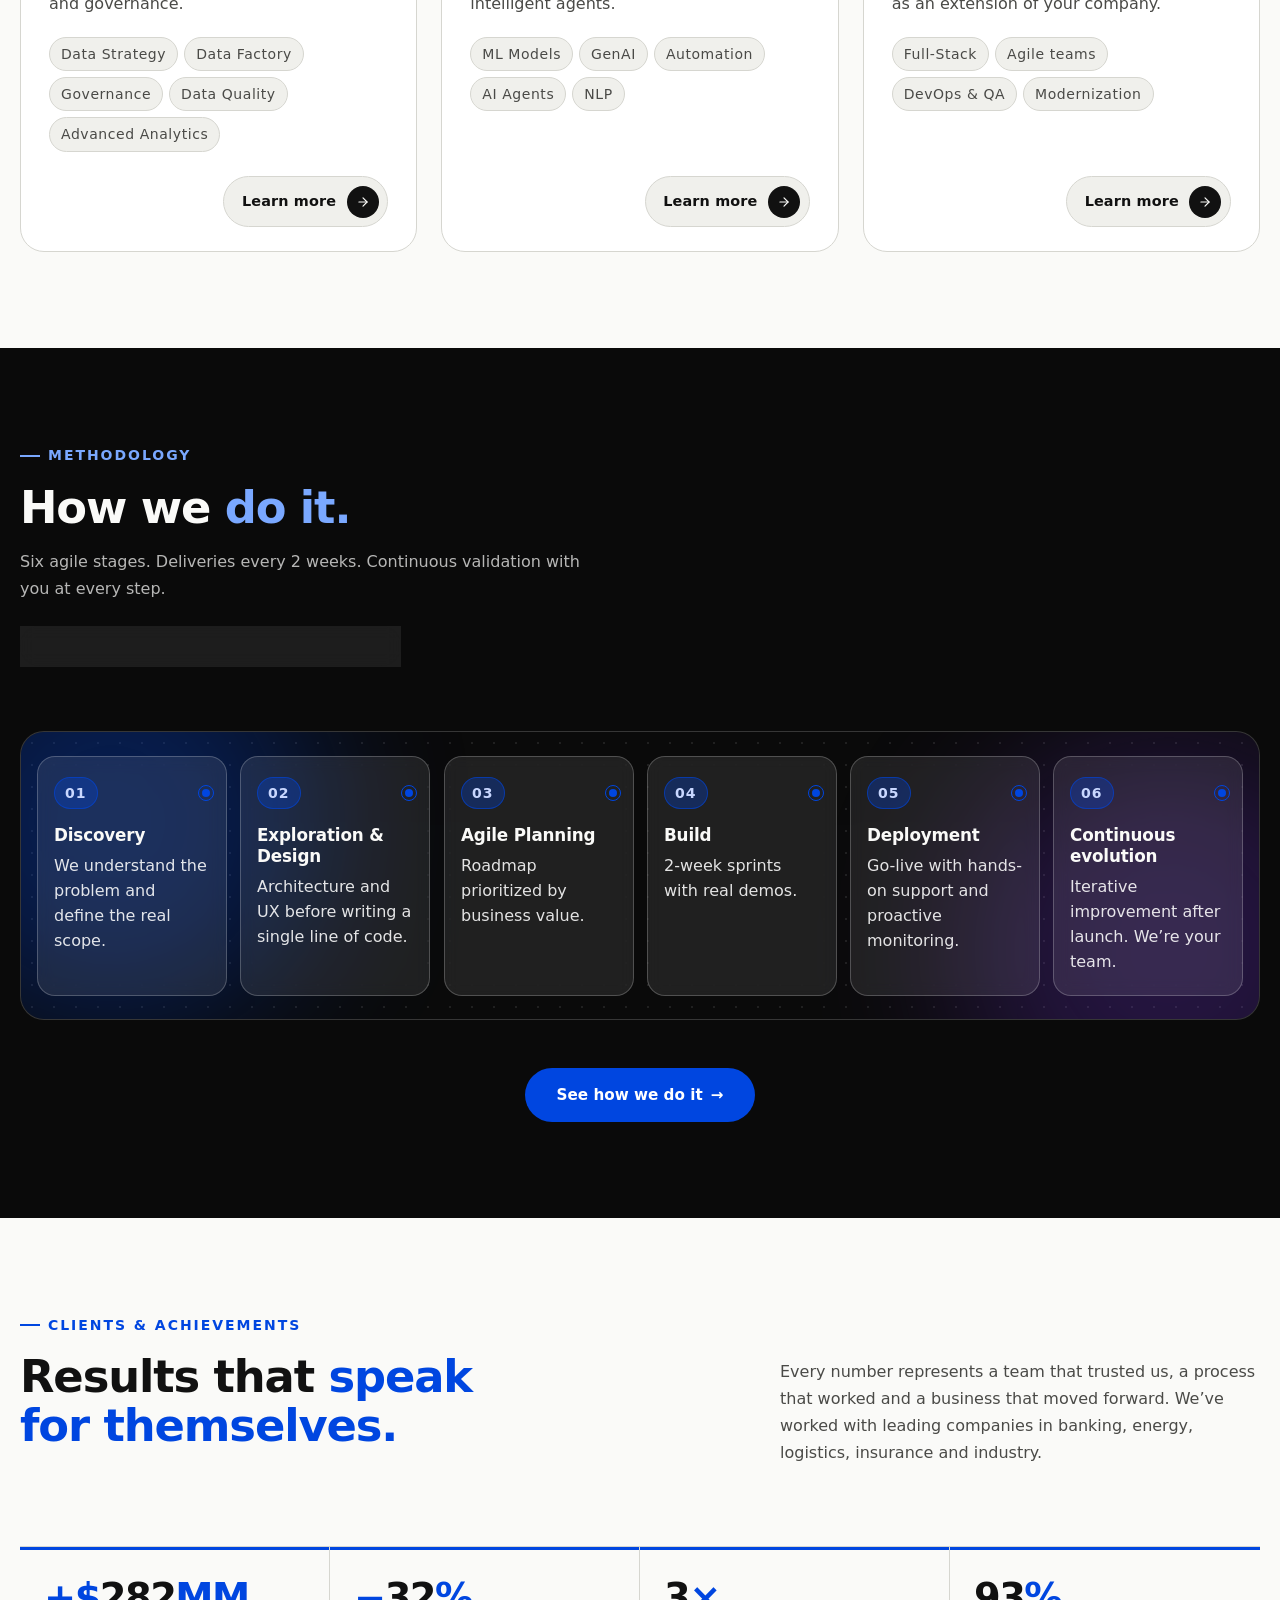
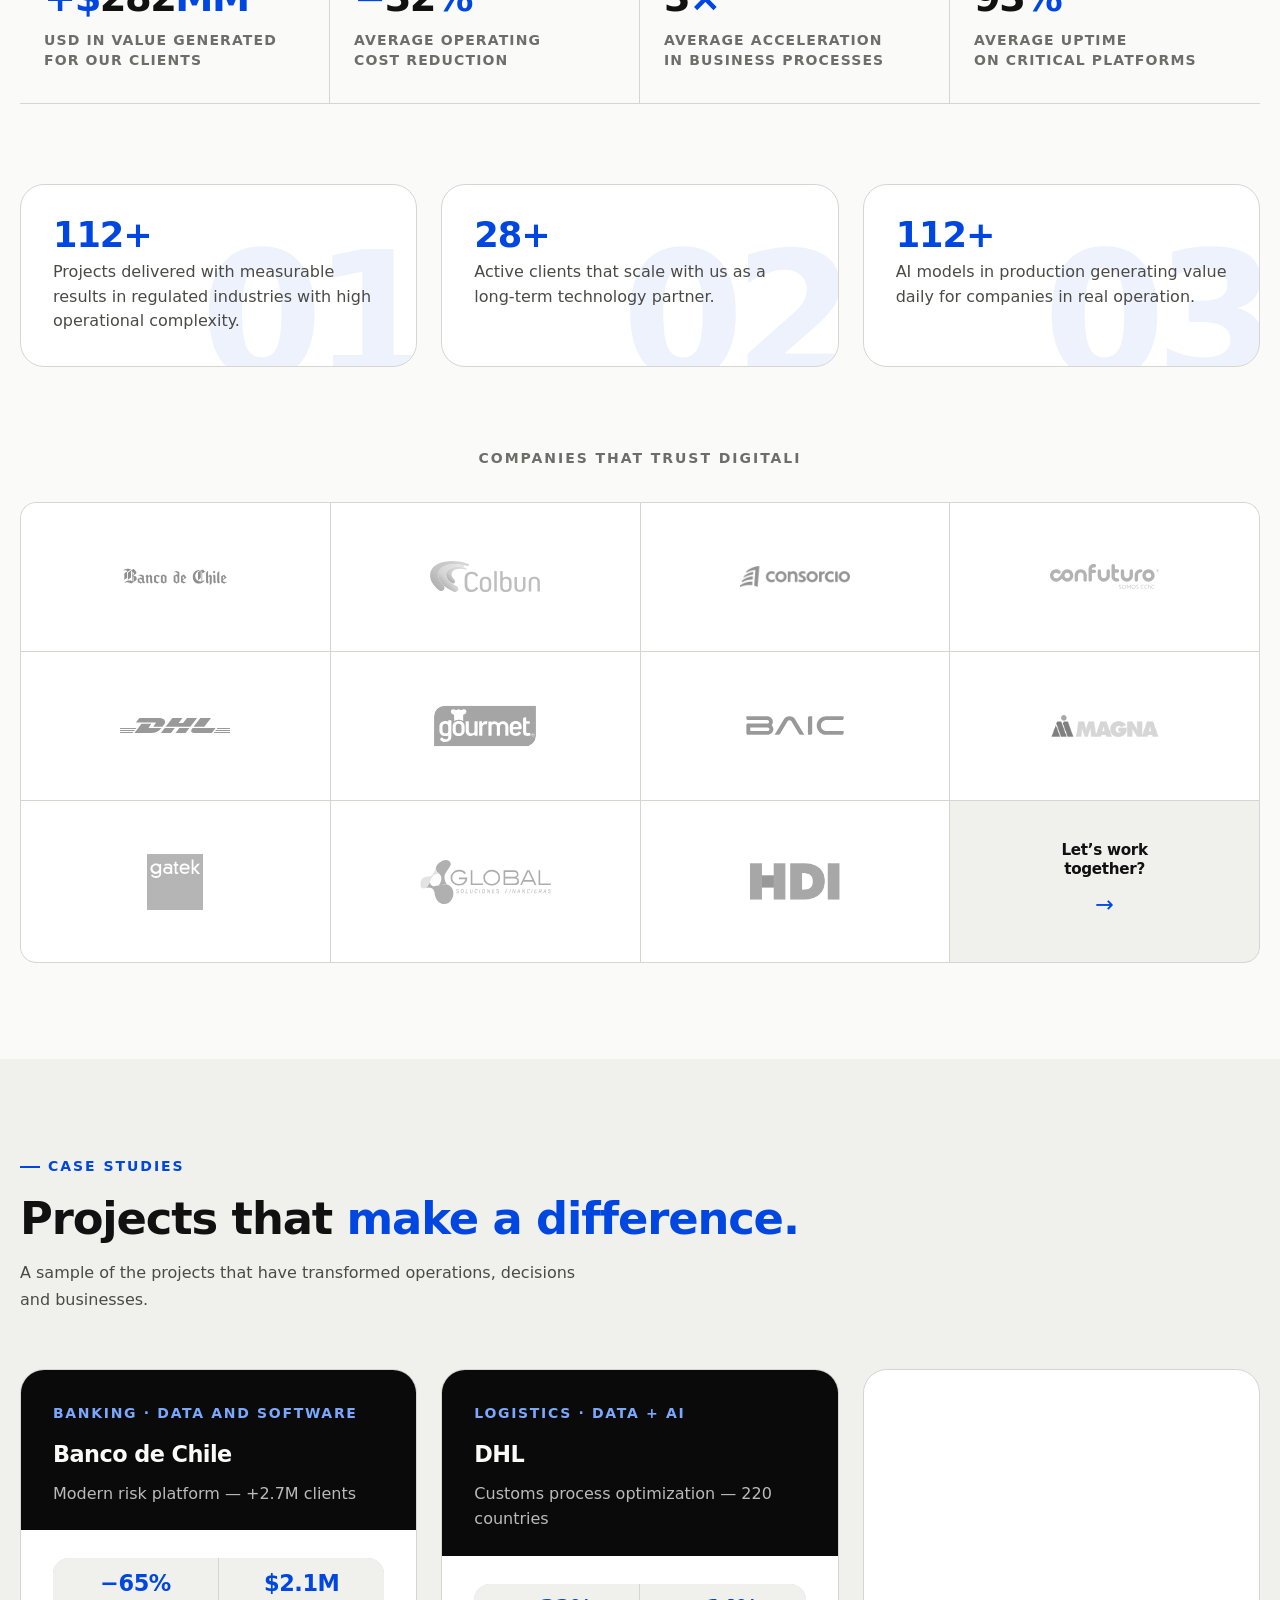
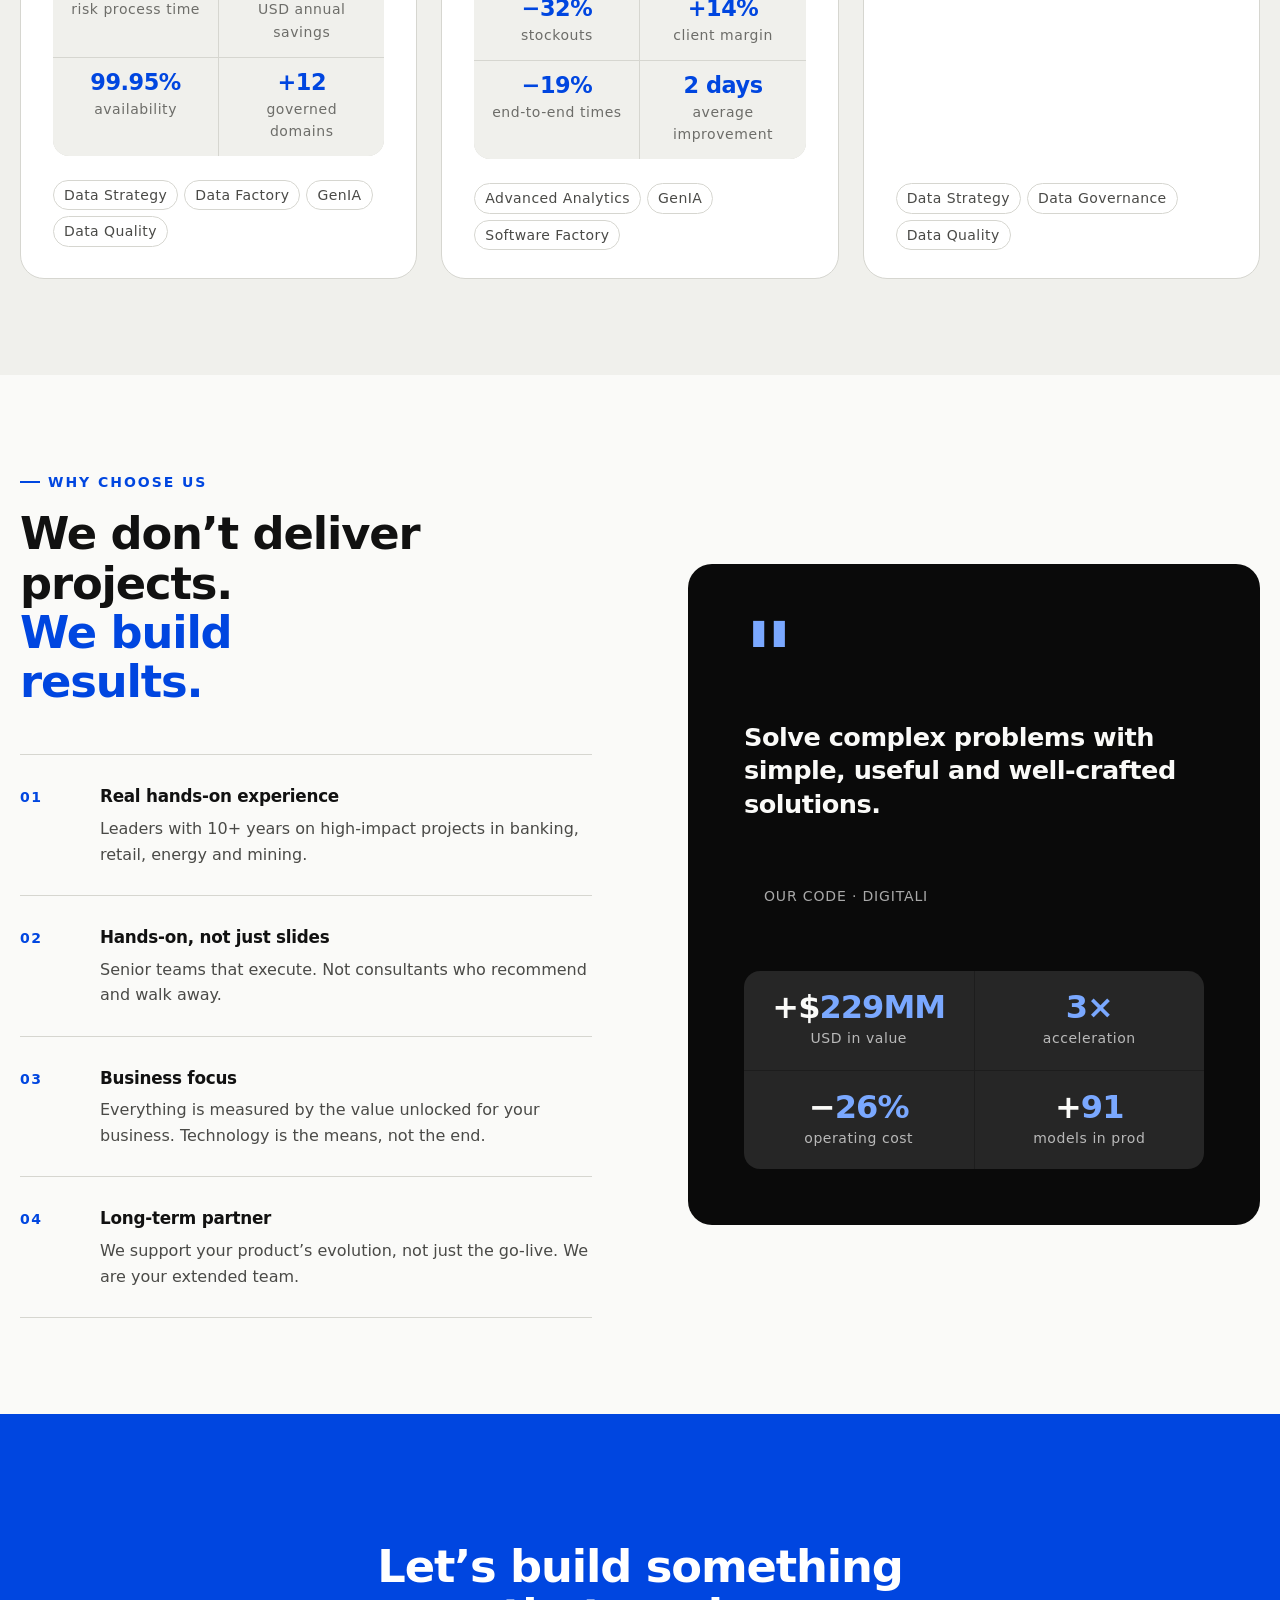
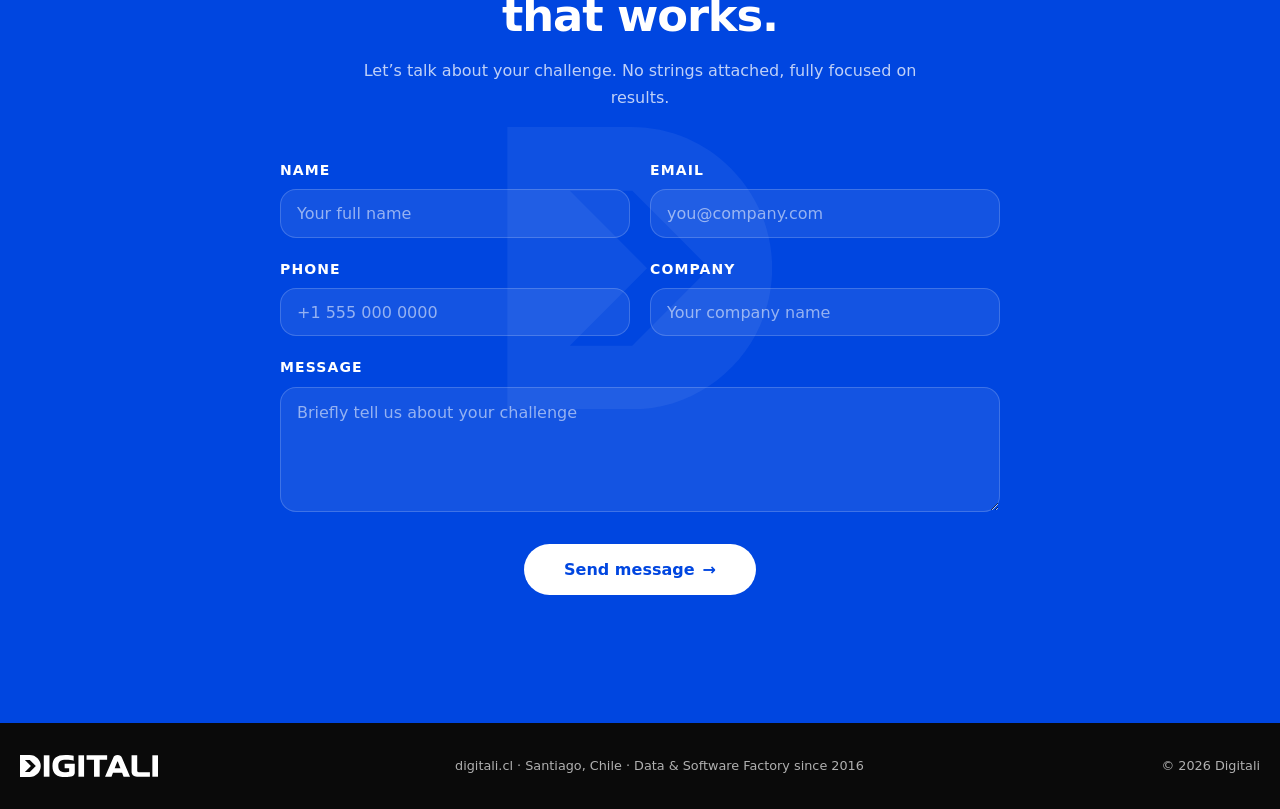
==== commit 5e66c4c4: "add-paralax" ====
--- a/index.html
+++ b/index.html
@@ -141,46 +141,46 @@
     </div>
   </section>
 
-  <!-- MARQUEE -->
-  <div class="marquee-wrap" aria-hidden="true">
-    <div class="marquee-track">
-      <span class="marquee-item accent"><span data-i18n="marquee.data">· Datos</span></span>
-      <span class="marquee-item">Data Strategy</span>
-      <span class="marquee-item">Data Factory</span>
-      <span class="marquee-item accent"><span data-i18n="marquee.ai">· IA</span></span>
-      <span class="marquee-item">Machine Learning</span>
-      <span class="marquee-item">GenAI</span>
-      <span class="marquee-item accent">· Software</span>
-      <span class="marquee-item">Full-Stack</span>
-      <span class="marquee-item">DevOps</span>
-      <span class="marquee-item">Agile</span>
-      <span class="marquee-item accent">· Cloud</span>
-      <span class="marquee-item">Databricks</span>
-      <span class="marquee-item">Snowflake</span>
-      <span class="marquee-item">AWS</span>
-      <span class="marquee-item">Azure</span>
-      <span class="marquee-item">GCP</span>
-      <span class="marquee-item accent"><span data-i18n="marquee.data">· Datos</span></span>
-      <span class="marquee-item">Data Strategy</span>
-      <span class="marquee-item">Data Factory</span>
-      <span class="marquee-item accent"><span data-i18n="marquee.ai">· IA</span></span>
-      <span class="marquee-item">Machine Learning</span>
-      <span class="marquee-item">GenAI</span>
-      <span class="marquee-item accent">· Software</span>
-      <span class="marquee-item">Full-Stack</span>
-      <span class="marquee-item">DevOps</span>
-      <span class="marquee-item">Agile</span>
-      <span class="marquee-item accent">· Cloud</span>
-      <span class="marquee-item">Databricks</span>
-      <span class="marquee-item">Snowflake</span>
-      <span class="marquee-item">AWS</span>
-      <span class="marquee-item">Azure</span>
-      <span class="marquee-item">GCP</span>
-    </div>
-  </div>
-
   <!-- SERVICES -->
   <section id="services" aria-labelledby="services-title">
+    <!-- MARQUEE (encabezado de la sección) -->
+    <div class="marquee-wrap" aria-hidden="true">
+      <div class="marquee-track">
+        <span class="marquee-item accent"><span data-i18n="marquee.data">· Datos</span></span>
+        <span class="marquee-item">Data Strategy</span>
+        <span class="marquee-item">Data Factory</span>
+        <span class="marquee-item accent"><span data-i18n="marquee.ai">· IA</span></span>
+        <span class="marquee-item">Machine Learning</span>
+        <span class="marquee-item">GenAI</span>
+        <span class="marquee-item accent">· Software</span>
+        <span class="marquee-item">Full-Stack</span>
+        <span class="marquee-item">DevOps</span>
+        <span class="marquee-item">Agile</span>
+        <span class="marquee-item accent">· Cloud</span>
+        <span class="marquee-item">Databricks</span>
+        <span class="marquee-item">Snowflake</span>
+        <span class="marquee-item">AWS</span>
+        <span class="marquee-item">Azure</span>
+        <span class="marquee-item">GCP</span>
+        <span class="marquee-item accent"><span data-i18n="marquee.data">· Datos</span></span>
+        <span class="marquee-item">Data Strategy</span>
+        <span class="marquee-item">Data Factory</span>
+        <span class="marquee-item accent"><span data-i18n="marquee.ai">· IA</span></span>
+        <span class="marquee-item">Machine Learning</span>
+        <span class="marquee-item">GenAI</span>
+        <span class="marquee-item accent">· Software</span>
+        <span class="marquee-item">Full-Stack</span>
+        <span class="marquee-item">DevOps</span>
+        <span class="marquee-item">Agile</span>
+        <span class="marquee-item accent">· Cloud</span>
+        <span class="marquee-item">Databricks</span>
+        <span class="marquee-item">Snowflake</span>
+        <span class="marquee-item">AWS</span>
+        <span class="marquee-item">Azure</span>
+        <span class="marquee-item">GCP</span>
+      </div>
+    </div>
+
     <div class="services-header reveal">
       <div class="section-eyebrow" data-i18n="services.eyebrow">Servicios</div>
       <h2 id="services-title" class="section-title" data-i18n-html="services.title">Tres verticales,<br><em>un solo equipo.</em></h2>
--- a/css/style.css
+++ b/css/style.css
@@ -133,13 +133,32 @@
 }
 
 .nav-links a {
-  font-size: 0.88rem;
+  font-size: 1rem;
   font-weight: var(--fw-medium);
   color: var(--white);
   text-decoration: none;
   letter-spacing: 0.01em;
   transition: color 0.32s;
-}
+  position: relative;
+}
+
+.nav-links a:not(.nav-cta)::after {
+  content: '';
+  position: absolute;
+  left: 0;
+  right: 0;
+  bottom: -6px;
+  height: 2px;
+  background: currentColor;
+  transform: scaleX(0);
+  transform-origin: left center;
+  transition: transform 0.32s var(--ease-smooth);
+}
+.nav-links a:not(.nav-cta):hover::after,
+.nav-links a:not(.nav-cta):focus-visible::after {
+  transform: scaleX(1);
+}
+.submenu a::after { content: none !important; }
 
 .nav-links a:hover {
   color: var(--blue-on-dark);
@@ -212,6 +231,23 @@
   display: inline-flex !important;
   align-items: center;
   gap: 0.35rem;
+  position: relative;
+}
+.submenu-trigger::after {
+  content: '';
+  position: absolute;
+  left: 0;
+  right: 0;
+  bottom: -6px;
+  height: 2px;
+  background: currentColor;
+  transform: scaleX(0);
+  transform-origin: left center;
+  transition: transform 0.32s var(--ease-smooth);
+}
+.has-submenu:hover .submenu-trigger::after,
+.has-submenu:focus-within .submenu-trigger::after {
+  transform: scaleX(1);
 }
 
 .submenu-chevron {
@@ -605,14 +641,22 @@
 #hero {
   --hero-container-max: 1800px;
   --hero-container-pad: max(var(--container-gutter), calc((100% - var(--hero-container-max)) / 2));
-  position: relative;
-  min-height: 100vh;
+  position: sticky;
+  top: 0;
+  z-index: 0;
+  height: 100vh;
   padding-top: var(--nav-h);
   display: flex;
   align-items: center;
   overflow: hidden;
   background: var(--bg-inverse);
   transition: background 0.4s var(--ease-smooth);
+}
+
+/* Las secciones posteriores al hero suben sobre él gracias al z-index + fondo sólido */
+main > section:not(#hero) {
+  position: relative;
+  z-index: 1;
 }
 
 .hero-banner {
@@ -870,6 +914,12 @@
   border-top: 1px solid var(--border-on-inverse);
   border-bottom: 1px solid var(--border-on-inverse);
   transition: background 0.4s var(--ease-smooth);
+  /* Full-bleed: ocupa el 100% del ancho del viewport rompiendo el padding del section */
+  width: 100vw;
+  margin-left: calc(50% - 50vw);
+  margin-right: calc(50% - 50vw);
+  margin-top: -6rem;
+  margin-bottom: 4rem;
 }
 
 .marquee-track {
